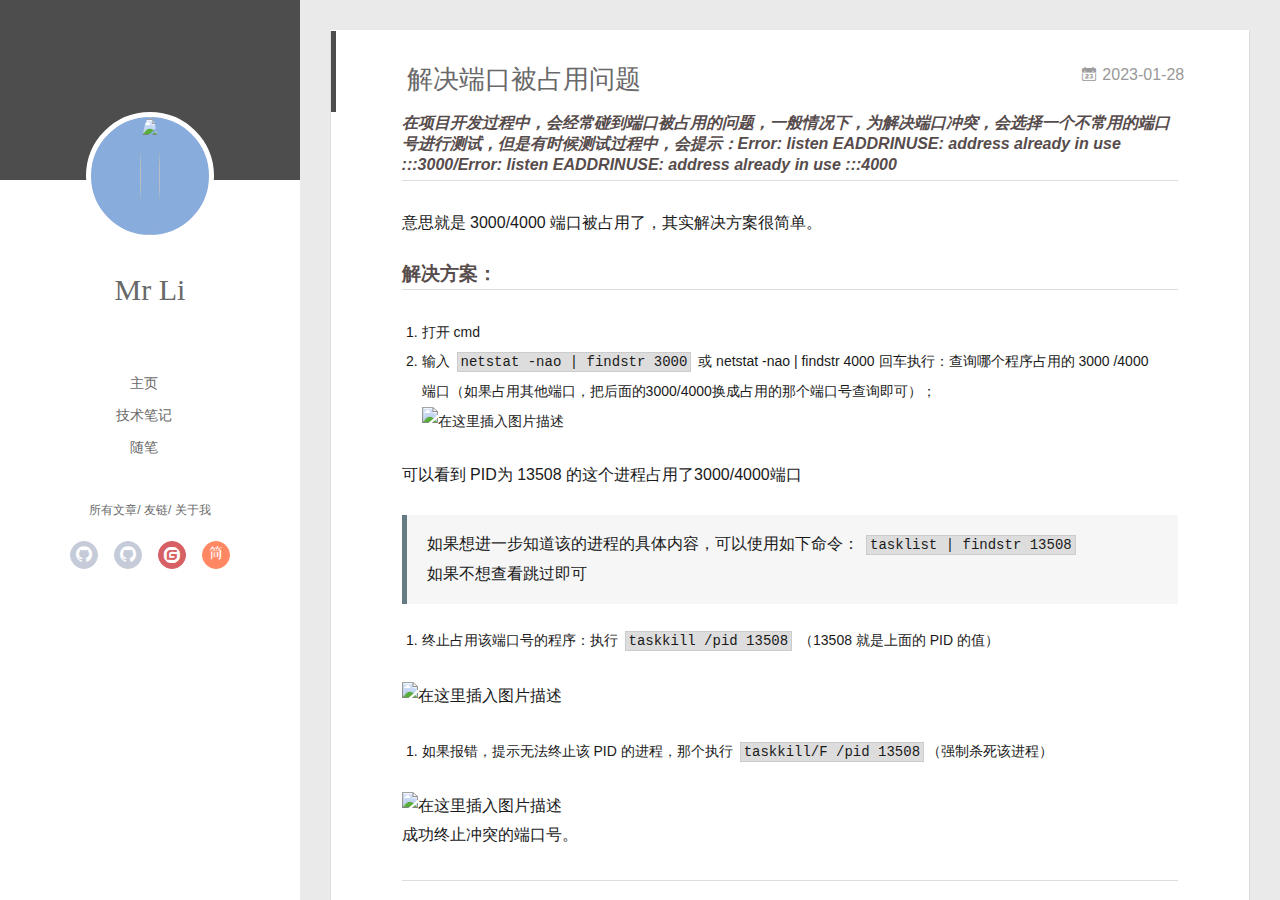
==== index.html @ 0d2e4574 "Site updated: 2023-01-28 17:56:18" ====
<!DOCTYPE html>
<html>
<head>
  <meta charset="utf-8">
  
  <meta name="renderer" content="webkit">
  <meta http-equiv="X-UA-Compatible" content="IE=edge" >
  <link rel="dns-prefetch" href="http://programApeCode.github.io">
  <title>程序猿茶社</title>
  <meta name="generator" content="hexo-theme-yilia-plus">
  <meta name="viewport" content="width=device-width, initial-scale=1, maximum-scale=1">
  
    
    <!-- <meta name="keywords" content="">
    <meta name="description" content=""> -->
  
  <meta property="og:type" content="website">
<meta property="og:title" content="程序猿茶社">
<meta property="og:url" content="http://programapecode.github.io/index.html">
<meta property="og:site_name" content="程序猿茶社">
<meta property="og:locale" content="zh_CN">
<meta property="article:author" content="Mr Li">
<meta name="twitter:card" content="summary">
  
    <link rel="alternative" href="/atom.xml" title="程序猿茶社" type="application/atom+xml">
  
  
  
    <link rel="apple-touch-icon" href="/apple-touch-icon-180x180.png">
  
  <link rel="stylesheet" type="text/css" href="/./main.a5fda8.css">
  <style type="text/css">
    
    #container.show {
      background: linear-gradient(200deg,#a0cfe4,#e8c37e);
    }
  </style>
  

  

  
    
 	  <script src="/lib/clickLove.js"></script>
  
  


  

</head>

<body>
  <div id="container" q-class="show:isCtnShow">
    <canvas id="anm-canvas" class="anm-canvas"></canvas>
    <div class="left-col" q-class="show:isShow">
      


<div class="overlay" style="background: #4d4d4d;"></div>
<div class="intrude-less">
	<header id="header" class="inner">
		<a href="/" class="profilepic">
			<img src="/source/img/touimg.jpg" class="js-avatar">
		</a>
		<hgroup>
			<h1 class="header-author"><a href="/">Mr Li</a></h1>
		</hgroup>
		

		<nav class="header-menu">
			<ul>
			
				<li><a href="/" target="_blank">主页</a></li>
			
				<li><a href="/null" target="_blank">技术笔记</a></li>
			
				<li><a href="/tags/%E9%9A%8F%E7%AC%94/" target="_blank">随笔</a></li>
			
			</ul>
		</nav>
		<nav class="header-smart-menu">
			
				
					<a q-on="click: openSlider(e, 'innerArchive')" href="javascript:void(0)">所有文章</a>
				
			
				
					<a q-on="click: openSlider(e, 'friends')" href="javascript:void(0)">友链</a>
				
			
				
					<a q-on="click: openSlider(e, 'aboutme')" href="javascript:void(0)">关于我</a>
				
			
		</nav>
		<nav class="header-nav">
			<div class="social">
				
					
						<a class="github" href="#" 
												title="GitHub" target="_blank"><i class="icon-github"></i></a>
					
				
					
						<a class="github" href="#" 
												title="GitHub" target="_blank"><i class="icon-github"></i></a>
					
				
					
						<a class="gitee" href="#" 
												title="码云" target="_blank"><i class="icon-gitee"></i></a>
					
				
					
						<a class="jianshu" href="#" 
												title="简书" target="_blank"><i class="icon-jianshu"></i></a>
					
				
			</div>
		
		</nav>
	</header>		
</div>

    </div>
    <div class="mid-col" q-class="show:isShow,hide:isShow|isFalse">
      
      
<nav id="mobile-nav">
  	<div class="overlay js-overlay" style="background: #4d4d4d"></div>
	<div class="btnctn js-mobile-btnctn">
  		<div class="slider-trigger list" q-on="click: openSlider(e)"><i class="icon icon-sort"></i></div>
	</div>
	<div class="intrude-less">
		<header id="header" class="inner">
			<div class="profilepic">
				<a href="/">
					<img src="/source/img/touimg.jpg" class="js-avatar">
				</a>
			</div>
			<hgroup>
			  <h1 class="header-author js-header-author">Mr Li</h1>
			</hgroup>
			
			
			
				
			
				
			
				
			
			
			
			<nav class="header-nav">
				<div class="social">
					
						
						<a class="github" target="_blank" 
							href="#" title="GitHub"><i class="icon-github"></i></a>
						
					
						
						<a class="github" target="_blank" 
							href="#" title="GitHub"><i class="icon-github"></i></a>
						
					
						
						<a class="gitee" target="_blank" 
							href="#" title="码云"><i class="icon-gitee"></i></a>
						
					
						
						<a class="jianshu" target="_blank" 
							href="#" title="简书"><i class="icon-jianshu"></i></a>
						
					
				</div>
			</nav>

			<nav class="header-menu js-header-menu">
				<ul style="width: 70%">
				
				
					<li style="width: 33.333333333333336%"><a href="/">主页</a></li>
		        
					<li style="width: 33.333333333333336%"><a href="/null">技术笔记</a></li>
		        
					<li style="width: 33.333333333333336%"><a href="/tags/%E9%9A%8F%E7%AC%94/">随笔</a></li>
		        
				</ul>
			</nav>
		</header>				
	</div>
	<div class="mobile-mask" style="display:none" q-show="isShow"></div>
</nav>

      <div id="wrapper" class="body-wrap">
        <div class="menu-l">
          <div class="canvas-wrap">
            <canvas data-colors="#eaeaea" data-sectionHeight="100" data-contentId="js-content" id="myCanvas1"
              class="anm-canvas"></canvas>
          </div>
          <div id="js-content" class="content-ll">
            

  
    <article id="post-解决端口被占用的问题" class="article article-type-post  article-index" itemscope itemprop="blogPost">
  <div class="article-inner">
    
      <header class="article-header">
  
  
    <h1 itemprop="name">
	
	  <a class="article-title" href="/2023/01/28/%E8%A7%A3%E5%86%B3%E7%AB%AF%E5%8F%A3%E8%A2%AB%E5%8D%A0%E7%94%A8%E7%9A%84%E9%97%AE%E9%A2%98/" target="_blank">解决端口被占用问题</a>
  
    </h1>
  


  
  
<a href="/2023/01/28/%E8%A7%A3%E5%86%B3%E7%AB%AF%E5%8F%A3%E8%A2%AB%E5%8D%A0%E7%94%A8%E7%9A%84%E9%97%AE%E9%A2%98/" class="archive-article-date">
        <time datetime="2023-01-28T09:19:06.058Z" itemprop="datePublished"><i class="icon-calendar icon"></i>2023-01-28</time>
</a>

  
  
    

  
  </header>
  
  <div class="article-entry" itemprop="articleBody">
    
    <h6 id="在项目开发过程中，会经常碰到端口被占用的问题，一般情况下，为解决端口冲突，会选择一个不常用的端口号进行测试，但是有时候测试过程中，会提示：Error-listen-EADDRINUSE-address-already-in-use-3000-Error-listen-EADDRINUSE-address-already-in-use-4000"><a href="#在项目开发过程中，会经常碰到端口被占用的问题，一般情况下，为解决端口冲突，会选择一个不常用的端口号进行测试，但是有时候测试过程中，会提示：Error-listen-EADDRINUSE-address-already-in-use-3000-Error-listen-EADDRINUSE-address-already-in-use-4000" class="headerlink" title="在项目开发过程中，会经常碰到端口被占用的问题，一般情况下，为解决端口冲突，会选择一个不常用的端口号进行测试，但是有时候测试过程中，会提示：Error: listen EADDRINUSE: address already in use :::3000/Error: listen EADDRINUSE: address already in use :::4000"></a>在项目开发过程中，会经常碰到端口被占用的问题，一般情况下，为解决端口冲突，会选择一个不常用的端口号进行测试，但是有时候测试过程中，会提示：Error: listen EADDRINUSE: address already in use :::3000/Error: listen EADDRINUSE: address already in use :::4000</h6><p>意思就是 3000/4000 端口被占用了，其实解决方案很简单。</p>
<h3 id="解决方案："><a href="#解决方案：" class="headerlink" title="解决方案："></a>解决方案：</h3><ol>
<li>打开 cmd</li>
<li>输入 <code>netstat -nao | findstr 3000</code> 或 netstat -nao | findstr 4000 回车执行：查询哪个程序占用的 3000 /4000端口（如果占用其他端口，把后面的3000/4000换成占用的那个端口号查询即可）；<br><img src="https://img-blog.csdnimg.cn/2020041515145277.png?x-oss-process=image/watermark,type_ZmFuZ3poZW5naGVpdGk,shadow_10,text_aHR0cHM6Ly9ibG9nLmNzZG4ubmV0L1hIX2ppbmc=,size_16,color_FFFFFF,t_70" alt="在这里插入图片描述"></li>
</ol>
<p>可以看到 PID为 13508 的这个进程占用了3000/4000端口</p>
<blockquote>
<p>如果想进一步知道该的进程的具体内容，可以使用如下命令： <code>tasklist | findstr 13508</code><br>如果不想查看跳过即可</p>
</blockquote>
<ol>
<li>终止占用该端口号的程序：执行 <code>taskkill /pid 13508</code> （13508 就是上面的 PID 的值）</li>
</ol>
<p><img src="https://img-blog.csdnimg.cn/20200415152011743.png" alt="在这里插入图片描述"></p>
<ol>
<li>如果报错，提示无法终止该 PID 的进程，那个执行 <code>taskkill/F /pid 13508</code>（强制杀死该进程）</li>
</ol>
<p><img src="https://img-blog.csdnimg.cn/20200415152137835.png" alt="在这里插入图片描述"><br>成功终止冲突的端口号。</p>

    

    

    

  </div>
  <div class="article-info article-info-index">
    
    
    

    

    
    <div class="clearfix"></div>
  </div>
  </div>
</article>

<aside class="wrap-side-operation">
    <div class="mod-side-operation">
        
        <div class="jump-container" id="js-jump-container" style="display:none;">
            <a href="javascript:void(0)" class="mod-side-operation__jump-to-top">
                <i class="icon-font icon-back"></i>
            </a>
            <div id="js-jump-plan-container" class="jump-plan-container" style="top: -11px;">
                <i class="icon-font icon-plane jump-plane"></i>
            </div>
        </div>
        
        
    </div>
</aside>




  
  


          </div>
        </div>
      </div>
      <footer id="footer">
  <div class="outer">
    <div id="footer-info">
    	<div class="footer-left">
    		&copy; 2023 <a href="http://programApeCode.github.io/" target="_blank">Mr Li</a>
    	</div>
      	<div class="footer-right">
			
			
      		GitHub:<a href="https://github.com/JoeyBling/hexo-theme-yilia-plus" target="_blank">hexo-theme-yilia-plus</a> by Litten
      	</div>
    </div>
  </div>
  
  
  
</footer>

    </div>
    <script>
	var yiliaConfig = {
		mathjax: false,
		isHome: true,
		isPost: false,
		isArchive: false,
		isTag: false,
		isCategory: false,
		open_in_new: true,
		toc_hide_index: true,
		root: "/",
		innerArchive: true,
		showTags: true
	}
</script>

<script>!function(r){function e(t){if(i[t])return i[t].exports;var n=i[t]={exports:{},id:t,loaded:!1};return r[t].call(n.exports,n,n.exports,e),n.loaded=!0,n.exports}var i={};e.m=r,e.c=i,e.p="./",e(0)}([function(t,n,r){r(208),t.exports=r(205)},function(t,n,r){var d=r(3),y=r(46),g=r(26),b=r(27),x=r(47),m="prototype",S=function(t,n,r){var e,i,o,u,c=t&S.F,f=t&S.G,a=t&S.S,s=t&S.P,l=t&S.B,h=f?d:a?d[n]||(d[n]={}):(d[n]||{})[m],v=f?y:y[n]||(y[n]={}),p=v[m]||(v[m]={});for(e in f&&(r=n),r)o=((i=!c&&h&&void 0!==h[e])?h:r)[e],u=l&&i?x(o,d):s&&"function"==typeof o?x(Function.call,o):o,h&&b(h,e,o,t&S.U),v[e]!=o&&g(v,e,u),s&&p[e]!=o&&(p[e]=o)};d.core=y,S.F=1,S.G=2,S.S=4,S.P=8,S.B=16,S.W=32,S.U=64,S.R=128,t.exports=S},function(t,n,r){var e=r(5);t.exports=function(t){if(!e(t))throw TypeError(t+" is not an object!");return t}},function(t,n){var r=t.exports="undefined"!=typeof window&&window.Math==Math?window:"undefined"!=typeof self&&self.Math==Math?self:Function("return this")();"number"==typeof __g&&(__g=r)},function(t,n){t.exports=function(t){try{return!!t()}catch(t){return!0}}},function(t,n){t.exports=function(t){return"object"==typeof t?null!==t:"function"==typeof t}},function(t,n){var r=t.exports="undefined"!=typeof window&&window.Math==Math?window:"undefined"!=typeof self&&self.Math==Math?self:Function("return this")();"number"==typeof __g&&(__g=r)},function(t,n,r){var e=r(118)("wks"),i=r(79),o=r(3).Symbol,u="function"==typeof o;(t.exports=function(t){return e[t]||(e[t]=u&&o[t]||(u?o:i)("Symbol."+t))}).store=e},function(t,n,r){var e=r(49),i=Math.min;t.exports=function(t){return 0<t?i(e(t),9007199254740991):0}},function(t,n){var r={}.hasOwnProperty;t.exports=function(t,n){return r.call(t,n)}},function(t,n,r){t.exports=!r(4)(function(){return 7!=Object.defineProperty({},"a",{get:function(){return 7}}).a})},function(t,n,r){var e=r(2),i=r(174),o=r(53),u=Object.defineProperty;n.f=r(10)?Object.defineProperty:function(t,n,r){if(e(t),n=o(n,!0),e(r),i)try{return u(t,n,r)}catch(t){}if("get"in r||"set"in r)throw TypeError("Accessors not supported!");return"value"in r&&(t[n]=r.value),t}},function(t,n,r){t.exports=!r(20)(function(){return 7!=Object.defineProperty({},"a",{get:function(){return 7}}).a})},function(t,n,r){var e=r(14),i=r(24);t.exports=r(12)?function(t,n,r){return e.f(t,n,i(1,r))}:function(t,n,r){return t[n]=r,t}},function(t,n,r){var e=r(22),i=r(60),o=r(42),u=Object.defineProperty;n.f=r(12)?Object.defineProperty:function(t,n,r){if(e(t),n=o(n,!0),e(r),i)try{return u(t,n,r)}catch(t){}if("get"in r||"set"in r)throw TypeError("Accessors not supported!");return"value"in r&&(t[n]=r.value),t}},function(t,n,r){var e=r(96),i=r(34);t.exports=function(t){return e(i(t))}},function(t,n,r){var e=r(40)("wks"),i=r(25),o=r(6).Symbol,u="function"==typeof o;(t.exports=function(t){return e[t]||(e[t]=u&&o[t]||(u?o:i)("Symbol."+t))}).store=e},function(t,n,r){var e=r(51);t.exports=function(t){return Object(e(t))}},function(t,n){t.exports=function(t){return"object"==typeof t?null!==t:"function"==typeof t}},function(t,n){var r=t.exports={version:"2.6.9"};"number"==typeof __e&&(__e=r)},function(t,n){t.exports=function(t){try{return!!t()}catch(t){return!0}}},function(t,n){t.exports=function(t){if("function"!=typeof t)throw TypeError(t+" is not a function!");return t}},function(t,n,r){var e=r(18);t.exports=function(t){if(!e(t))throw TypeError(t+" is not an object!");return t}},function(t,n){t.exports=!0},function(t,n){t.exports=function(t,n){return{enumerable:!(1&t),configurable:!(2&t),writable:!(4&t),value:n}}},function(t,n){var r=0,e=Math.random();t.exports=function(t){return"Symbol(".concat(void 0===t?"":t,")_",(++r+e).toString(36))}},function(t,n,r){var e=r(11),i=r(75);t.exports=r(10)?function(t,n,r){return e.f(t,n,i(1,r))}:function(t,n,r){return t[n]=r,t}},function(t,n,r){var o=r(3),u=r(26),c=r(30),f=r(79)("src"),e=r(219),i="toString",a=(""+e).split(i);r(46).inspectSource=function(t){return e.call(t)},(t.exports=function(t,n,r,e){var i="function"==typeof r;i&&(c(r,"name")||u(r,"name",n)),t[n]!==r&&(i&&(c(r,f)||u(r,f,t[n]?""+t[n]:a.join(String(n)))),t===o?t[n]=r:e?t[n]?t[n]=r:u(t,n,r):(delete t[n],u(t,n,r)))})(Function.prototype,i,function(){return"function"==typeof this&&this[f]||e.call(this)})},function(t,n,r){var e=r(1),i=r(4),u=r(51),c=/"/g,o=function(t,n,r,e){var i=String(u(t)),o="<"+n;return""!==r&&(o+=" "+r+'="'+String(e).replace(c,"&quot;")+'"'),o+">"+i+"</"+n+">"};t.exports=function(n,t){var r={};r[n]=t(o),e(e.P+e.F*i(function(){var t=""[n]('"');return t!==t.toLowerCase()||3<t.split('"').length}),"String",r)}},function(t,n,r){var e=r(65),i=r(35);t.exports=Object.keys||function(t){return e(t,i)}},function(t,n){var r={}.hasOwnProperty;t.exports=function(t,n){return r.call(t,n)}},function(t,n,r){var e=r(117),i=r(75),o=r(33),u=r(53),c=r(30),f=r(174),a=Object.getOwnPropertyDescriptor;n.f=r(10)?a:function(t,n){if(t=o(t),n=u(n,!0),f)try{return a(t,n)}catch(t){}if(c(t,n))return i(!e.f.call(t,n),t[n])}},function(t,n,r){var e=r(30),i=r(17),o=r(154)("IE_PROTO"),u=Object.prototype;t.exports=Object.getPrototypeOf||function(t){return t=i(t),e(t,o)?t[o]:"function"==typeof t.constructor&&t instanceof t.constructor?t.constructor.prototype:t instanceof Object?u:null}},function(t,n,r){var e=r(116),i=r(51);t.exports=function(t){return e(i(t))}},function(t,n){t.exports=function(t){if(null==t)throw TypeError("Can't call method on  "+t);return t}},function(t,n){t.exports="constructor,hasOwnProperty,isPrototypeOf,propertyIsEnumerable,toLocaleString,toString,valueOf".split(",")},function(t,n){t.exports={}},function(t,n){n.f={}.propertyIsEnumerable},function(t,n,r){var e=r(14).f,i=r(9),o=r(16)("toStringTag");t.exports=function(t,n,r){t&&!i(t=r?t:t.prototype,o)&&e(t,o,{configurable:!0,value:n})}},function(t,n,r){var e=r(40)("keys"),i=r(25);t.exports=function(t){return e[t]||(e[t]=i(t))}},function(t,n,r){var e=r(19),i=r(6),o="__core-js_shared__",u=i[o]||(i[o]={});(t.exports=function(t,n){return u[t]||(u[t]=void 0!==n?n:{})})("versions",[]).push({version:e.version,mode:r(23)?"pure":"global",copyright:"© 2019 Denis Pushkarev (zloirock.ru)"})},function(t,n){var r=Math.ceil,e=Math.floor;t.exports=function(t){return isNaN(t=+t)?0:(0<t?e:r)(t)}},function(t,n,r){var i=r(18);t.exports=function(t,n){if(!i(t))return t;var r,e;if(n&&"function"==typeof(r=t.toString)&&!i(e=r.call(t)))return e;if("function"==typeof(r=t.valueOf)&&!i(e=r.call(t)))return e;if(!n&&"function"==typeof(r=t.toString)&&!i(e=r.call(t)))return e;throw TypeError("Can't convert object to primitive value")}},function(t,n,r){var e=r(6),i=r(19),o=r(23),u=r(44),c=r(14).f;t.exports=function(t){var n=i.Symbol||(i.Symbol=o?{}:e.Symbol||{});"_"==t.charAt(0)||t in n||c(n,t,{value:u.f(t)})}},function(t,n,r){n.f=r(16)},function(t,n){var r={}.toString;t.exports=function(t){return r.call(t).slice(8,-1)}},function(t,n){var r=t.exports={version:"2.6.9"};"number"==typeof __e&&(__e=r)},function(t,n,r){var o=r(21);t.exports=function(e,i,t){if(o(e),void 0===i)return e;switch(t){case 1:return function(t){return e.call(i,t)};case 2:return function(t,n){return e.call(i,t,n)};case 3:return function(t,n,r){return e.call(i,t,n,r)}}return function(){return e.apply(i,arguments)}}},function(t,n,r){"use strict";var e=r(4);t.exports=function(t,n){return!!t&&e(function(){n?t.call(null,function(){},1):t.call(null)})}},function(t,n){var r=Math.ceil,e=Math.floor;t.exports=function(t){return isNaN(t=+t)?0:(0<t?e:r)(t)}},function(t,n,r){var x=r(47),m=r(116),S=r(17),w=r(8),e=r(138);t.exports=function(l,t){var h=1==l,v=2==l,p=3==l,d=4==l,y=6==l,g=5==l||y,b=t||e;return function(t,n,r){for(var e,i,o=S(t),u=m(o),c=x(n,r,3),f=w(u.length),a=0,s=h?b(t,f):v?b(t,0):void 0;a<f;a++)if((g||a in u)&&(i=c(e=u[a],a,o),l))if(h)s[a]=i;else if(i)switch(l){case 3:return!0;case 5:return e;case 6:return a;case 2:s.push(e)}else if(d)return!1;return y?-1:p||d?d:s}}},function(t,n){t.exports=function(t){if(null==t)throw TypeError("Can't call method on  "+t);return t}},function(t,n,r){var i=r(1),o=r(46),u=r(4);t.exports=function(t,n){var r=(o.Object||{})[t]||Object[t],e={};e[t]=n(r),i(i.S+i.F*u(function(){r(1)}),"Object",e)}},function(t,n,r){var i=r(5);t.exports=function(t,n){if(!i(t))return t;var r,e;if(n&&"function"==typeof(r=t.toString)&&!i(e=r.call(t)))return e;if("function"==typeof(r=t.valueOf)&&!i(e=r.call(t)))return e;if(!n&&"function"==typeof(r=t.toString)&&!i(e=r.call(t)))return e;throw TypeError("Can't convert object to primitive value")}},function(t,n,r){var d=r(6),y=r(19),g=r(93),b=r(13),x=r(9),m="prototype",S=function(t,n,r){var e,i,o,u=t&S.F,c=t&S.G,f=t&S.S,a=t&S.P,s=t&S.B,l=t&S.W,h=c?y:y[n]||(y[n]={}),v=h[m],p=c?d:f?d[n]:(d[n]||{})[m];for(e in c&&(r=n),r)(i=!u&&p&&void 0!==p[e])&&x(h,e)||(o=i?p[e]:r[e],h[e]=c&&"function"!=typeof p[e]?r[e]:s&&i?g(o,d):l&&p[e]==o?function(e){var t=function(t,n,r){if(this instanceof e){switch(arguments.length){case 0:return new e;case 1:return new e(t);case 2:return new e(t,n)}return new e(t,n,r)}return e.apply(this,arguments)};return t[m]=e[m],t}(o):a&&"function"==typeof o?g(Function.call,o):o,a&&((h.virtual||(h.virtual={}))[e]=o,t&S.R&&v&&!v[e]&&b(v,e,o)))};S.F=1,S.G=2,S.S=4,S.P=8,S.B=16,S.W=32,S.U=64,S.R=128,t.exports=S},function(t,n,r){var e=r(34);t.exports=function(t){return Object(e(t))}},function(t,n,r){var o=r(196),e=r(1),i=r(118)("metadata"),u=i.store||(i.store=new(r(200))),c=function(t,n,r){var e=u.get(t);if(!e){if(!r)return;u.set(t,e=new o)}var i=e.get(n);if(!i){if(!r)return;e.set(n,i=new o)}return i};t.exports={store:u,map:c,has:function(t,n,r){var e=c(n,r,!1);return void 0!==e&&e.has(t)},get:function(t,n,r){var e=c(n,r,!1);return void 0===e?void 0:e.get(t)},set:function(t,n,r,e){c(r,e,!0).set(t,n)},keys:function(t,n){var r=c(t,n,!1),e=[];return r&&r.forEach(function(t,n){e.push(n)}),e},key:function(t){return void 0===t||"symbol"==typeof t?t:String(t)},exp:function(t){e(e.S,"Reflect",t)}}},function(t,n,r){"use strict";if(r(10)){var g=r(68),b=r(3),x=r(4),m=r(1),S=r(132),e=r(159),h=r(47),w=r(70),i=r(75),_=r(26),o=r(76),u=r(49),O=r(8),E=r(194),c=r(78),f=r(53),a=r(30),M=r(81),P=r(5),v=r(17),p=r(145),j=r(72),F=r(32),A=r(73).f,d=r(161),s=r(79),l=r(7),y=r(50),I=r(120),L=r(119),N=r(162),T=r(82),k=r(125),R=r(77),C=r(137),D=r(166),G=r(11),W=r(31),U=G.f,V=W.f,B=b.RangeError,q=b.TypeError,z=b.Uint8Array,K="ArrayBuffer",H="Shared"+K,J="BYTES_PER_ELEMENT",$="prototype",Y=Array[$],X=e.ArrayBuffer,Q=e.DataView,Z=y(0),tt=y(2),nt=y(3),rt=y(4),et=y(5),it=y(6),ot=I(!0),ut=I(!1),ct=N.values,ft=N.keys,at=N.entries,st=Y.lastIndexOf,lt=Y.reduce,ht=Y.reduceRight,vt=Y.join,pt=Y.sort,dt=Y.slice,yt=Y.toString,gt=Y.toLocaleString,bt=l("iterator"),xt=l("toStringTag"),mt=s("typed_constructor"),St=s("def_constructor"),wt=S.CONSTR,_t=S.TYPED,Ot=S.VIEW,Et="Wrong length!",Mt=y(1,function(t,n){return It(L(t,t[St]),n)}),Pt=x(function(){return 1===new z(new Uint16Array([1]).buffer)[0]}),jt=!!z&&!!z[$].set&&x(function(){new z(1).set({})}),Ft=function(t,n){var r=u(t);if(r<0||r%n)throw B("Wrong offset!");return r},At=function(t){if(P(t)&&_t in t)return t;throw q(t+" is not a typed array!")},It=function(t,n){if(!(P(t)&&mt in t))throw q("It is not a typed array constructor!");return new t(n)},Lt=function(t,n){return Nt(L(t,t[St]),n)},Nt=function(t,n){for(var r=0,e=n.length,i=It(t,e);r<e;)i[r]=n[r++];return i},Tt=function(t,n,r){U(t,n,{get:function(){return this._d[r]}})},kt=function(t){var n,r,e,i,o,u,c=v(t),f=arguments.length,a=1<f?arguments[1]:void 0,s=void 0!==a,l=d(c);if(null!=l&&!p(l)){for(u=l.call(c),e=[],n=0;!(o=u.next()).done;n++)e.push(o.value);c=e}for(s&&2<f&&(a=h(a,arguments[2],2)),n=0,r=O(c.length),i=It(this,r);n<r;n++)i[n]=s?a(c[n],n):c[n];return i},Rt=function(){for(var t=0,n=arguments.length,r=It(this,n);t<n;)r[t]=arguments[t++];return r},Ct=!!z&&x(function(){gt.call(new z(1))}),Dt=function(){return gt.apply(Ct?dt.call(At(this)):At(this),arguments)},Gt={copyWithin:function(t,n){return D.call(At(this),t,n,2<arguments.length?arguments[2]:void 0)},every:function(t){return rt(At(this),t,1<arguments.length?arguments[1]:void 0)},fill:function(t){return C.apply(At(this),arguments)},filter:function(t){return Lt(this,tt(At(this),t,1<arguments.length?arguments[1]:void 0))},find:function(t){return et(At(this),t,1<arguments.length?arguments[1]:void 0)},findIndex:function(t){return it(At(this),t,1<arguments.length?arguments[1]:void 0)},forEach:function(t){Z(At(this),t,1<arguments.length?arguments[1]:void 0)},indexOf:function(t){return ut(At(this),t,1<arguments.length?arguments[1]:void 0)},includes:function(t){return ot(At(this),t,1<arguments.length?arguments[1]:void 0)},join:function(t){return vt.apply(At(this),arguments)},lastIndexOf:function(t){return st.apply(At(this),arguments)},map:function(t){return Mt(At(this),t,1<arguments.length?arguments[1]:void 0)},reduce:function(t){return lt.apply(At(this),arguments)},reduceRight:function(t){return ht.apply(At(this),arguments)},reverse:function(){for(var t,n=this,r=At(n).length,e=Math.floor(r/2),i=0;i<e;)t=n[i],n[i++]=n[--r],n[r]=t;return n},some:function(t){return nt(At(this),t,1<arguments.length?arguments[1]:void 0)},sort:function(t){return pt.call(At(this),t)},subarray:function(t,n){var r=At(this),e=r.length,i=c(t,e);return new(L(r,r[St]))(r.buffer,r.byteOffset+i*r.BYTES_PER_ELEMENT,O((void 0===n?e:c(n,e))-i))}},Wt=function(t,n){return Lt(this,dt.call(At(this),t,n))},Ut=function(t){At(this);var n=Ft(arguments[1],1),r=this.length,e=v(t),i=O(e.length),o=0;if(r<i+n)throw B(Et);for(;o<i;)this[n+o]=e[o++]},Vt={entries:function(){return at.call(At(this))},keys:function(){return ft.call(At(this))},values:function(){return ct.call(At(this))}},Bt=function(t,n){return P(t)&&t[_t]&&"symbol"!=typeof n&&n in t&&String(+n)==String(n)},qt=function(t,n){return Bt(t,n=f(n,!0))?i(2,t[n]):V(t,n)},zt=function(t,n,r){return!(Bt(t,n=f(n,!0))&&P(r)&&a(r,"value"))||a(r,"get")||a(r,"set")||r.configurable||a(r,"writable")&&!r.writable||a(r,"enumerable")&&!r.enumerable?U(t,n,r):(t[n]=r.value,t)};wt||(W.f=qt,G.f=zt),m(m.S+m.F*!wt,"Object",{getOwnPropertyDescriptor:qt,defineProperty:zt}),x(function(){yt.call({})})&&(yt=gt=function(){return vt.call(this)});var Kt=o({},Gt);o(Kt,Vt),_(Kt,bt,Vt.values),o(Kt,{slice:Wt,set:Ut,constructor:function(){},toString:yt,toLocaleString:Dt}),Tt(Kt,"buffer","b"),Tt(Kt,"byteOffset","o"),Tt(Kt,"byteLength","l"),Tt(Kt,"length","e"),U(Kt,xt,{get:function(){return this[_t]}}),t.exports=function(t,l,n,o){var h=t+((o=!!o)?"Clamped":"")+"Array",r="get"+t,u="set"+t,v=b[h],c=v||{},e=v&&F(v),i=!v||!S.ABV,f={},a=v&&v[$],p=function(t,i){U(t,i,{get:function(){return t=i,(n=this._d).v[r](t*l+n.o,Pt);var t,n},set:function(t){return n=i,r=t,e=this._d,o&&(r=(r=Math.round(r))<0?0:255<r?255:255&r),void e.v[u](n*l+e.o,r,Pt);var n,r,e},enumerable:!0})};i?(v=n(function(t,n,r,e){w(t,v,h,"_d");var i,o,u,c,f=0,a=0;if(P(n)){if(!(n instanceof X||(c=M(n))==K||c==H))return _t in n?Nt(v,n):kt.call(v,n);i=n,a=Ft(r,l);var s=n.byteLength;if(void 0===e){if(s%l)throw B(Et);if((o=s-a)<0)throw B(Et)}else if(s<(o=O(e)*l)+a)throw B(Et);u=o/l}else u=E(n),i=new X(o=u*l);for(_(t,"_d",{b:i,o:a,l:o,e:u,v:new Q(i)});f<u;)p(t,f++)}),a=v[$]=j(Kt),_(a,"constructor",v)):x(function(){v(1)})&&x(function(){new v(-1)})&&k(function(t){new v,new v(null),new v(1.5),new v(t)},!0)||(v=n(function(t,n,r,e){var i;return w(t,v,h),P(n)?n instanceof X||(i=M(n))==K||i==H?void 0!==e?new c(n,Ft(r,l),e):void 0!==r?new c(n,Ft(r,l)):new c(n):_t in n?Nt(v,n):kt.call(v,n):new c(E(n))}),Z(e!==Function.prototype?A(c).concat(A(e)):A(c),function(t){t in v||_(v,t,c[t])}),v[$]=a,g||(a.constructor=v));var s=a[bt],d=!!s&&("values"==s.name||null==s.name),y=Vt.values;_(v,mt,!0),_(a,_t,h),_(a,Ot,!0),_(a,St,v),(o?new v(1)[xt]==h:xt in a)||U(a,xt,{get:function(){return h}}),f[h]=v,m(m.G+m.W+m.F*(v!=c),f),m(m.S,h,{BYTES_PER_ELEMENT:l}),m(m.S+m.F*x(function(){c.of.call(v,1)}),h,{from:kt,of:Rt}),J in a||_(a,J,l),m(m.P,h,Gt),R(h),m(m.P+m.F*jt,h,{set:Ut}),m(m.P+m.F*!d,h,Vt),g||a.toString==yt||(a.toString=yt),m(m.P+m.F*x(function(){new v(1).slice()}),h,{slice:Wt}),m(m.P+m.F*(x(function(){return[1,2].toLocaleString()!=new v([1,2]).toLocaleString()})||!x(function(){a.toLocaleString.call([1,2])})),h,{toLocaleString:Dt}),T[h]=d?s:y,g||d||_(a,bt,y)}}else t.exports=function(){}},function(t,n){var r={}.toString;t.exports=function(t){return r.call(t).slice(8,-1)}},function(t,n,r){var e=r(18),i=r(6).document,o=e(i)&&e(i.createElement);t.exports=function(t){return o?i.createElement(t):{}}},function(t,n,r){t.exports=!r(12)&&!r(20)(function(){return 7!=Object.defineProperty(r(59)("div"),"a",{get:function(){return 7}}).a})},function(t,n,r){"use strict";var x=r(23),m=r(54),S=r(66),w=r(13),_=r(36),O=r(98),E=r(38),M=r(104),P=r(16)("iterator"),j=!([].keys&&"next"in[].keys()),F="values",A=function(){return this};t.exports=function(t,n,r,e,i,o,u){O(r,n,e);var c,f,a,s=function(t){if(!j&&t in p)return p[t];switch(t){case"keys":case F:return function(){return new r(this,t)}}return function(){return new r(this,t)}},l=n+" Iterator",h=i==F,v=!1,p=t.prototype,d=p[P]||p["@@iterator"]||i&&p[i],y=d||s(i),g=i?h?s("entries"):y:void 0,b="Array"==n&&p.entries||d;if(b&&((a=M(b.call(new t)))!==Object.prototype&&a.next&&(E(a,l,!0),x||"function"==typeof a[P]||w(a,P,A))),h&&d&&d.name!==F&&(v=!0,y=function(){return d.call(this)}),x&&!u||!j&&!v&&p[P]||w(p,P,y),_[n]=y,_[l]=A,i)if(c={values:h?y:s(F),keys:o?y:s("keys"),entries:g},u)for(f in c)f in p||S(p,f,c[f]);else m(m.P+m.F*(j||v),n,c);return c}},function(t,n,e){var i=e(22),o=e(101),u=e(35),c=e(39)("IE_PROTO"),f=function(){},a="prototype",s=function(){var t,n=e(59)("iframe"),r=u.length;for(n.style.display="none",e(95).appendChild(n),n.src="javascript:",(t=n.contentWindow.document).open(),t.write("<script>document.F=Object<\/script>"),t.close(),s=t.F;r--;)delete s[a][u[r]];return s()};t.exports=Object.create||function(t,n){var r;return null!==t?(f[a]=i(t),r=new f,f[a]=null,r[c]=t):r=s(),void 0===n?r:o(r,n)}},function(t,n,r){var e=r(65),i=r(35).concat("length","prototype");n.f=Object.getOwnPropertyNames||function(t){return e(t,i)}},function(t,n){n.f=Object.getOwnPropertySymbols},function(t,n,r){var u=r(9),c=r(15),f=r(92)(!1),a=r(39)("IE_PROTO");t.exports=function(t,n){var r,e=c(t),i=0,o=[];for(r in e)r!=a&&u(e,r)&&o.push(r);for(;n.length>i;)u(e,r=n[i++])&&(~f(o,r)||o.push(r));return o}},function(t,n,r){t.exports=r(13)},function(t,n,r){var e=r(7)("unscopables"),i=Array.prototype;null==i[e]&&r(26)(i,e,{}),t.exports=function(t){i[e][t]=!0}},function(t,n){t.exports=!1},function(t,n,r){var e=r(79)("meta"),i=r(5),o=r(30),u=r(11).f,c=0,f=Object.isExtensible||function(){return!0},a=!r(4)(function(){return f(Object.preventExtensions({}))}),s=function(t){u(t,e,{value:{i:"O"+ ++c,w:{}}})},l=t.exports={KEY:e,NEED:!1,fastKey:function(t,n){if(!i(t))return"symbol"==typeof t?t:("string"==typeof t?"S":"P")+t;if(!o(t,e)){if(!f(t))return"F";if(!n)return"E";s(t)}return t[e].i},getWeak:function(t,n){if(!o(t,e)){if(!f(t))return!0;if(!n)return!1;s(t)}return t[e].w},onFreeze:function(t){return a&&l.NEED&&f(t)&&!o(t,e)&&s(t),t}}},function(t,n){t.exports=function(t,n,r,e){if(!(t instanceof n)||void 0!==e&&e in t)throw TypeError(r+": incorrect invocation!");return t}},function(t,n,r){var h=r(47),v=r(177),p=r(145),d=r(2),y=r(8),g=r(161),b={},x={};(n=t.exports=function(t,n,r,e,i){var o,u,c,f,a=i?function(){return t}:g(t),s=h(r,e,n?2:1),l=0;if("function"!=typeof a)throw TypeError(t+" is not iterable!");if(p(a)){for(o=y(t.length);l<o;l++)if((f=n?s(d(u=t[l])[0],u[1]):s(t[l]))===b||f===x)return f}else for(c=a.call(t);!(u=c.next()).done;)if((f=v(c,s,u.value,n))===b||f===x)return f}).BREAK=b,n.RETURN=x},function(t,n,e){var i=e(2),o=e(183),u=e(141),c=e(154)("IE_PROTO"),f=function(){},a="prototype",s=function(){var t,n=e(140)("iframe"),r=u.length;for(n.style.display="none",e(143).appendChild(n),n.src="javascript:",(t=n.contentWindow.document).open(),t.write("<script>document.F=Object<\/script>"),t.close(),s=t.F;r--;)delete s[a][u[r]];return s()};t.exports=Object.create||function(t,n){var r;return null!==t?(f[a]=i(t),r=new f,f[a]=null,r[c]=t):r=s(),void 0===n?r:o(r,n)}},function(t,n,r){var e=r(185),i=r(141).concat("length","prototype");n.f=Object.getOwnPropertyNames||function(t){return e(t,i)}},function(t,n,r){var e=r(185),i=r(141);t.exports=Object.keys||function(t){return e(t,i)}},function(t,n){t.exports=function(t,n){return{enumerable:!(1&t),configurable:!(2&t),writable:!(4&t),value:n}}},function(t,n,r){var i=r(27);t.exports=function(t,n,r){for(var e in n)i(t,e,n[e],r);return t}},function(t,n,r){"use strict";var e=r(3),i=r(11),o=r(10),u=r(7)("species");t.exports=function(t){var n=e[t];o&&n&&!n[u]&&i.f(n,u,{configurable:!0,get:function(){return this}})}},function(t,n,r){var e=r(49),i=Math.max,o=Math.min;t.exports=function(t,n){return(t=e(t))<0?i(t+n,0):o(t,n)}},function(t,n){var r=0,e=Math.random();t.exports=function(t){return"Symbol(".concat(void 0===t?"":t,")_",(++r+e).toString(36))}},function(t,n,r){var e=r(5);t.exports=function(t,n){if(!e(t)||t._t!==n)throw TypeError("Incompatible receiver, "+n+" required!");return t}},function(t,n,r){var i=r(45),o=r(7)("toStringTag"),u="Arguments"==i(function(){return arguments}());t.exports=function(t){var n,r,e;return void 0===t?"Undefined":null===t?"Null":"string"==typeof(r=function(t,n){try{return t[n]}catch(t){}}(n=Object(t),o))?r:u?i(n):"Object"==(e=i(n))&&"function"==typeof n.callee?"Arguments":e}},function(t,n){t.exports={}},function(t,n,r){var e=r(11).f,i=r(30),o=r(7)("toStringTag");t.exports=function(t,n,r){t&&!i(t=r?t:t.prototype,o)&&e(t,o,{configurable:!0,value:n})}},function(t,n,r){var u=r(1),e=r(51),c=r(4),f=r(157),i="["+f+"]",o=RegExp("^"+i+i+"*"),a=RegExp(i+i+"*$"),s=function(t,n,r){var e={},i=c(function(){return!!f[t]()||"​"!="​"[t]()}),o=e[t]=i?n(l):f[t];r&&(e[r]=o),u(u.P+u.F*i,"String",e)},l=s.trim=function(t,n){return t=String(e(t)),1&n&&(t=t.replace(o,"")),2&n&&(t=t.replace(a,"")),t};t.exports=s},function(t,n,r){t.exports={default:r(88),__esModule:!0}},function(t,n,r){t.exports={default:r(89),__esModule:!0}},function(t,n,r){"use strict";function e(t){return t&&t.__esModule?t:{default:t}}n.__esModule=!0;var i=e(r(86)),o=e(r(85)),u="function"==typeof o.default&&"symbol"==typeof i.default?function(t){return typeof t}:function(t){return t&&"function"==typeof o.default&&t.constructor===o.default&&t!==o.default.prototype?"symbol":typeof t};n.default="function"==typeof o.default&&"symbol"===u(i.default)?function(t){return void 0===t?"undefined":u(t)}:function(t){return t&&"function"==typeof o.default&&t.constructor===o.default&&t!==o.default.prototype?"symbol":void 0===t?"undefined":u(t)}},function(t,n,r){r(111),r(109),r(112),r(113),t.exports=r(19).Symbol},function(t,n,r){r(110),r(114),t.exports=r(44).f("iterator")},function(t,n){t.exports=function(t){if("function"!=typeof t)throw TypeError(t+" is not a function!");return t}},function(t,n){t.exports=function(){}},function(t,n,r){var f=r(15),a=r(107),s=r(106);t.exports=function(c){return function(t,n,r){var e,i=f(t),o=a(i.length),u=s(r,o);if(c&&n!=n){for(;u<o;)if((e=i[u++])!=e)return!0}else for(;u<o;u++)if((c||u in i)&&i[u]===n)return c||u||0;return!c&&-1}}},function(t,n,r){var o=r(90);t.exports=function(e,i,t){if(o(e),void 0===i)return e;switch(t){case 1:return function(t){return e.call(i,t)};case 2:return function(t,n){return e.call(i,t,n)};case 3:return function(t,n,r){return e.call(i,t,n,r)}}return function(){return e.apply(i,arguments)}}},function(t,n,r){var c=r(29),f=r(64),a=r(37);t.exports=function(t){var n=c(t),r=f.f;if(r)for(var e,i=r(t),o=a.f,u=0;i.length>u;)o.call(t,e=i[u++])&&n.push(e);return n}},function(t,n,r){var e=r(6).document;t.exports=e&&e.documentElement},function(t,n,r){var e=r(58);t.exports=Object("z").propertyIsEnumerable(0)?Object:function(t){return"String"==e(t)?t.split(""):Object(t)}},function(t,n,r){var e=r(58);t.exports=Array.isArray||function(t){return"Array"==e(t)}},function(t,n,r){"use strict";var e=r(62),i=r(24),o=r(38),u={};r(13)(u,r(16)("iterator"),function(){return this}),t.exports=function(t,n,r){t.prototype=e(u,{next:i(1,r)}),o(t,n+" Iterator")}},function(t,n){t.exports=function(t,n){return{value:n,done:!!t}}},function(t,n,r){var e=r(25)("meta"),i=r(18),o=r(9),u=r(14).f,c=0,f=Object.isExtensible||function(){return!0},a=!r(20)(function(){return f(Object.preventExtensions({}))}),s=function(t){u(t,e,{value:{i:"O"+ ++c,w:{}}})},l=t.exports={KEY:e,NEED:!1,fastKey:function(t,n){if(!i(t))return"symbol"==typeof t?t:("string"==typeof t?"S":"P")+t;if(!o(t,e)){if(!f(t))return"F";if(!n)return"E";s(t)}return t[e].i},getWeak:function(t,n){if(!o(t,e)){if(!f(t))return!0;if(!n)return!1;s(t)}return t[e].w},onFreeze:function(t){return a&&l.NEED&&f(t)&&!o(t,e)&&s(t),t}}},function(t,n,r){var u=r(14),c=r(22),f=r(29);t.exports=r(12)?Object.defineProperties:function(t,n){c(t);for(var r,e=f(n),i=e.length,o=0;o<i;)u.f(t,r=e[o++],n[r]);return t}},function(t,n,r){var e=r(37),i=r(24),o=r(15),u=r(42),c=r(9),f=r(60),a=Object.getOwnPropertyDescriptor;n.f=r(12)?a:function(t,n){if(t=o(t),n=u(n,!0),f)try{return a(t,n)}catch(t){}if(c(t,n))return i(!e.f.call(t,n),t[n])}},function(t,n,r){var e=r(15),i=r(63).f,o={}.toString,u="object"==typeof window&&window&&Object.getOwnPropertyNames?Object.getOwnPropertyNames(window):[];t.exports.f=function(t){return u&&"[object Window]"==o.call(t)?function(t){try{return i(t)}catch(t){return u.slice()}}(t):i(e(t))}},function(t,n,r){var e=r(9),i=r(55),o=r(39)("IE_PROTO"),u=Object.prototype;t.exports=Object.getPrototypeOf||function(t){return t=i(t),e(t,o)?t[o]:"function"==typeof t.constructor&&t instanceof t.constructor?t.constructor.prototype:t instanceof Object?u:null}},function(t,n,r){var f=r(41),a=r(34);t.exports=function(c){return function(t,n){var r,e,i=String(a(t)),o=f(n),u=i.length;return o<0||u<=o?c?"":void 0:(r=i.charCodeAt(o))<55296||56319<r||o+1===u||(e=i.charCodeAt(o+1))<56320||57343<e?c?i.charAt(o):r:c?i.slice(o,o+2):e-56320+(r-55296<<10)+65536}}},function(t,n,r){var e=r(41),i=Math.max,o=Math.min;t.exports=function(t,n){return(t=e(t))<0?i(t+n,0):o(t,n)}},function(t,n,r){var e=r(41),i=Math.min;t.exports=function(t){return 0<t?i(e(t),9007199254740991):0}},function(t,n,r){"use strict";var e=r(91),i=r(99),o=r(36),u=r(15);t.exports=r(61)(Array,"Array",function(t,n){this._t=u(t),this._i=0,this._k=n},function(){var t=this._t,n=this._k,r=this._i++;return!t||r>=t.length?(this._t=void 0,i(1)):i(0,"keys"==n?r:"values"==n?t[r]:[r,t[r]])},"values"),o.Arguments=o.Array,e("keys"),e("values"),e("entries")},function(t,n){},function(t,n,r){"use strict";var e=r(105)(!0);r(61)(String,"String",function(t){this._t=String(t),this._i=0},function(){var t,n=this._t,r=this._i;return r>=n.length?{value:void 0,done:!0}:(t=e(n,r),this._i+=t.length,{value:t,done:!1})})},function(t,n,r){"use strict";var e=r(6),u=r(9),i=r(12),o=r(54),c=r(66),f=r(100).KEY,a=r(20),s=r(40),l=r(38),h=r(25),v=r(16),p=r(44),d=r(43),y=r(94),g=r(97),b=r(22),x=r(18),m=r(55),S=r(15),w=r(42),_=r(24),O=r(62),E=r(103),M=r(102),P=r(64),j=r(14),F=r(29),A=M.f,I=j.f,L=E.f,N=e.Symbol,T=e.JSON,k=T&&T.stringify,R="prototype",C=v("_hidden"),D=v("toPrimitive"),G={}.propertyIsEnumerable,W=s("symbol-registry"),U=s("symbols"),V=s("op-symbols"),B=Object[R],q="function"==typeof N&&!!P.f,z=e.QObject,K=!z||!z[R]||!z[R].findChild,H=i&&a(function(){return 7!=O(I({},"a",{get:function(){return I(this,"a",{value:7}).a}})).a})?function(t,n,r){var e=A(B,n);e&&delete B[n],I(t,n,r),e&&t!==B&&I(B,n,e)}:I,J=function(t){var n=U[t]=O(N[R]);return n._k=t,n},$=q&&"symbol"==typeof N.iterator?function(t){return"symbol"==typeof t}:function(t){return t instanceof N},Y=function(t,n,r){return t===B&&Y(V,n,r),b(t),n=w(n,!0),b(r),u(U,n)?(r.enumerable?(u(t,C)&&t[C][n]&&(t[C][n]=!1),r=O(r,{enumerable:_(0,!1)})):(u(t,C)||I(t,C,_(1,{})),t[C][n]=!0),H(t,n,r)):I(t,n,r)},X=function(t,n){b(t);for(var r,e=y(n=S(n)),i=0,o=e.length;i<o;)Y(t,r=e[i++],n[r]);return t},Q=function(t){var n=G.call(this,t=w(t,!0));return!(this===B&&u(U,t)&&!u(V,t))&&(!(n||!u(this,t)||!u(U,t)||u(this,C)&&this[C][t])||n)},Z=function(t,n){if(t=S(t),n=w(n,!0),t!==B||!u(U,n)||u(V,n)){var r=A(t,n);return!r||!u(U,n)||u(t,C)&&t[C][n]||(r.enumerable=!0),r}},tt=function(t){for(var n,r=L(S(t)),e=[],i=0;r.length>i;)u(U,n=r[i++])||n==C||n==f||e.push(n);return e},nt=function(t){for(var n,r=t===B,e=L(r?V:S(t)),i=[],o=0;e.length>o;)!u(U,n=e[o++])||r&&!u(B,n)||i.push(U[n]);return i};q||(c((N=function(){if(this instanceof N)throw TypeError("Symbol is not a constructor!");var n=h(0<arguments.length?arguments[0]:void 0),r=function(t){this===B&&r.call(V,t),u(this,C)&&u(this[C],n)&&(this[C][n]=!1),H(this,n,_(1,t))};return i&&K&&H(B,n,{configurable:!0,set:r}),J(n)})[R],"toString",function(){return this._k}),M.f=Z,j.f=Y,r(63).f=E.f=tt,r(37).f=Q,P.f=nt,i&&!r(23)&&c(B,"propertyIsEnumerable",Q,!0),p.f=function(t){return J(v(t))}),o(o.G+o.W+o.F*!q,{Symbol:N});for(var rt="hasInstance,isConcatSpreadable,iterator,match,replace,search,species,split,toPrimitive,toStringTag,unscopables".split(","),et=0;rt.length>et;)v(rt[et++]);for(var it=F(v.store),ot=0;it.length>ot;)d(it[ot++]);o(o.S+o.F*!q,"Symbol",{for:function(t){return u(W,t+="")?W[t]:W[t]=N(t)},keyFor:function(t){if(!$(t))throw TypeError(t+" is not a symbol!");for(var n in W)if(W[n]===t)return n},useSetter:function(){K=!0},useSimple:function(){K=!1}}),o(o.S+o.F*!q,"Object",{create:function(t,n){return void 0===n?O(t):X(O(t),n)},defineProperty:Y,defineProperties:X,getOwnPropertyDescriptor:Z,getOwnPropertyNames:tt,getOwnPropertySymbols:nt});var ut=a(function(){P.f(1)});o(o.S+o.F*ut,"Object",{getOwnPropertySymbols:function(t){return P.f(m(t))}}),T&&o(o.S+o.F*(!q||a(function(){var t=N();return"[null]"!=k([t])||"{}"!=k({a:t})||"{}"!=k(Object(t))})),"JSON",{stringify:function(t){for(var n,r,e=[t],i=1;arguments.length>i;)e.push(arguments[i++]);if(r=n=e[1],(x(n)||void 0!==t)&&!$(t))return g(n)||(n=function(t,n){if("function"==typeof r&&(n=r.call(this,t,n)),!$(n))return n}),e[1]=n,k.apply(T,e)}}),N[R][D]||r(13)(N[R],D,N[R].valueOf),l(N,"Symbol"),l(Math,"Math",!0),l(e.JSON,"JSON",!0)},function(t,n,r){r(43)("asyncIterator")},function(t,n,r){r(43)("observable")},function(t,n,r){r(108);for(var e=r(6),i=r(13),o=r(36),u=r(16)("toStringTag"),c="CSSRuleList,CSSStyleDeclaration,CSSValueList,ClientRectList,DOMRectList,DOMStringList,DOMTokenList,DataTransferItemList,FileList,HTMLAllCollection,HTMLCollection,HTMLFormElement,HTMLSelectElement,MediaList,MimeTypeArray,NamedNodeMap,NodeList,PaintRequestList,Plugin,PluginArray,SVGLengthList,SVGNumberList,SVGPathSegList,SVGPointList,SVGStringList,SVGTransformList,SourceBufferList,StyleSheetList,TextTrackCueList,TextTrackList,TouchList".split(","),f=0;f<c.length;f++){var a=c[f],s=e[a],l=s&&s.prototype;l&&!l[u]&&i(l,u,a),o[a]=o.Array}},function(t,n,r){"use strict";var e=r(2);t.exports=function(){var t=e(this),n="";return t.global&&(n+="g"),t.ignoreCase&&(n+="i"),t.multiline&&(n+="m"),t.unicode&&(n+="u"),t.sticky&&(n+="y"),n}},function(t,n,r){var e=r(45);t.exports=Object("z").propertyIsEnumerable(0)?Object:function(t){return"String"==e(t)?t.split(""):Object(t)}},function(t,n){n.f={}.propertyIsEnumerable},function(t,n,r){var e=r(46),i=r(3),o="__core-js_shared__",u=i[o]||(i[o]={});(t.exports=function(t,n){return u[t]||(u[t]=void 0!==n?n:{})})("versions",[]).push({version:e.version,mode:r(68)?"pure":"global",copyright:"© 2019 Denis Pushkarev (zloirock.ru)"})},function(t,n,r){var i=r(2),o=r(21),u=r(7)("species");t.exports=function(t,n){var r,e=i(t).constructor;return void 0===e||null==(r=i(e)[u])?n:o(r)}},function(t,n,r){var f=r(33),a=r(8),s=r(78);t.exports=function(c){return function(t,n,r){var e,i=f(t),o=a(i.length),u=s(r,o);if(c&&n!=n){for(;u<o;)if((e=i[u++])!=e)return!0}else for(;u<o;u++)if((c||u in i)&&i[u]===n)return c||u||0;return!c&&-1}}},function(t,n,r){"use strict";var g=r(3),b=r(1),x=r(27),m=r(76),S=r(69),w=r(71),_=r(70),O=r(5),E=r(4),M=r(125),P=r(83),j=r(144);t.exports=function(e,t,n,r,i,o){var u=g[e],c=u,f=i?"set":"add",a=c&&c.prototype,s={},l=function(t){var r=a[t];x(a,t,"delete"==t?function(t){return!(o&&!O(t))&&r.call(this,0===t?0:t)}:"has"==t?function(t){return!(o&&!O(t))&&r.call(this,0===t?0:t)}:"get"==t?function(t){return o&&!O(t)?void 0:r.call(this,0===t?0:t)}:"add"==t?function(t){return r.call(this,0===t?0:t),this}:function(t,n){return r.call(this,0===t?0:t,n),this})};if("function"==typeof c&&(o||a.forEach&&!E(function(){(new c).entries().next()}))){var h=new c,v=h[f](o?{}:-0,1)!=h,p=E(function(){h.has(1)}),d=M(function(t){new c(t)}),y=!o&&E(function(){for(var t=new c,n=5;n--;)t[f](n,n);return!t.has(-0)});d||(((c=t(function(t,n){_(t,c,e);var r=j(new u,t,c);return null!=n&&w(n,i,r[f],r),r})).prototype=a).constructor=c),(p||y)&&(l("delete"),l("has"),i&&l("get")),(y||v)&&l(f),o&&a.clear&&delete a.clear}else c=r.getConstructor(t,e,i,f),m(c.prototype,n),S.NEED=!0;return P(c,e),s[e]=c,b(b.G+b.W+b.F*(c!=u),s),o||r.setStrong(c,e,i),c}},function(t,n,r){"use strict";r(197);var s=r(27),l=r(26),h=r(4),v=r(51),p=r(7),d=r(152),y=p("species"),g=!h(function(){var t=/./;return t.exec=function(){var t=[];return t.groups={a:"7"},t},"7"!=="".replace(t,"$<a>")}),b=function(){var t=/(?:)/,n=t.exec;t.exec=function(){return n.apply(this,arguments)};var r="ab".split(t);return 2===r.length&&"a"===r[0]&&"b"===r[1]}();t.exports=function(r,t,n){var e=p(r),o=!h(function(){var t={};return t[e]=function(){return 7},7!=""[r](t)}),i=o?!h(function(){var t=!1,n=/a/;return n.exec=function(){return t=!0,null},"split"===r&&(n.constructor={},n.constructor[y]=function(){return n}),n[e](""),!t}):void 0;if(!o||!i||"replace"===r&&!g||"split"===r&&!b){var u=/./[e],c=n(v,e,""[r],function(t,n,r,e,i){return n.exec===d?o&&!i?{done:!0,value:u.call(n,r,e)}:{done:!0,value:t.call(r,n,e)}:{done:!1}}),f=c[0],a=c[1];s(String.prototype,r,f),l(RegExp.prototype,e,2==t?function(t,n){return a.call(t,this,n)}:function(t){return a.call(t,this)})}}},function(t,n,r){var e=r(45);t.exports=Array.isArray||function(t){return"Array"==e(t)}},function(t,n,r){var e=r(5),i=r(45),o=r(7)("match");t.exports=function(t){var n;return e(t)&&(void 0!==(n=t[o])?!!n:"RegExp"==i(t))}},function(t,n,r){var o=r(7)("iterator"),u=!1;try{var e=[7][o]();e.return=function(){u=!0},Array.from(e,function(){throw 2})}catch(t){}t.exports=function(t,n){if(!n&&!u)return!1;var r=!1;try{var e=[7],i=e[o]();i.next=function(){return{done:r=!0}},e[o]=function(){return i},t(e)}catch(t){}return r}},function(t,n,r){"use strict";t.exports=r(68)||!r(4)(function(){var t=Math.random();__defineSetter__.call(null,t,function(){}),delete r(3)[t]})},function(t,n){n.f=Object.getOwnPropertySymbols},function(t,n,r){"use strict";var i=r(81),o=RegExp.prototype.exec;t.exports=function(t,n){var r=t.exec;if("function"==typeof r){var e=r.call(t,n);if("object"!=typeof e)throw new TypeError("RegExp exec method returned something other than an Object or null");return e}if("RegExp"!==i(t))throw new TypeError("RegExp#exec called on incompatible receiver");return o.call(t,n)}},function(t,n,r){"use strict";var e=r(1),u=r(21),c=r(47),f=r(71);t.exports=function(t){e(e.S,t,{from:function(t){var n,r,e,i,o=arguments[1];return u(this),(n=void 0!==o)&&u(o),null==t?new this:(r=[],n?(e=0,i=c(o,arguments[2],2),f(t,!1,function(t){r.push(i(t,e++))})):f(t,!1,r.push,r),new this(r))}})}},function(t,n,r){"use strict";var e=r(1);t.exports=function(t){e(e.S,t,{of:function(){for(var t=arguments.length,n=new Array(t);t--;)n[t]=arguments[t];return new this(n)}})}},function(t,n,r){var f=r(49),a=r(51);t.exports=function(c){return function(t,n){var r,e,i=String(a(t)),o=f(n),u=i.length;return o<0||u<=o?c?"":void 0:(r=i.charCodeAt(o))<55296||56319<r||o+1===u||(e=i.charCodeAt(o+1))<56320||57343<e?c?i.charAt(o):r:c?i.slice(o,o+2):e-56320+(r-55296<<10)+65536}}},function(t,n,r){for(var e,i=r(3),o=r(26),u=r(79),c=u("typed_array"),f=u("view"),a=!(!i.ArrayBuffer||!i.DataView),s=a,l=0,h="Int8Array,Uint8Array,Uint8ClampedArray,Int16Array,Uint16Array,Int32Array,Uint32Array,Float32Array,Float64Array".split(",");l<9;)(e=i[h[l++]])?(o(e.prototype,c,!0),o(e.prototype,f,!0)):s=!1;t.exports={ABV:a,CONSTR:s,TYPED:c,VIEW:f}},function(t,n,r){var e=r(3).navigator;t.exports=e&&e.userAgent||""},function(t,n){"use strict";var r,e={versions:(r=window.navigator.userAgent,{trident:-1<r.indexOf("Trident"),presto:-1<r.indexOf("Presto"),webKit:-1<r.indexOf("AppleWebKit"),gecko:-1<r.indexOf("Gecko")&&-1==r.indexOf("KHTML"),mobile:!!r.match(/AppleWebKit.*Mobile.*/),ios:!!r.match(/\(i[^;]+;( U;)? CPU.+Mac OS X/),android:-1<r.indexOf("Android")||-1<r.indexOf("Linux"),iPhone:-1<r.indexOf("iPhone")||-1<r.indexOf("Mac"),iPad:-1<r.indexOf("iPad"),webApp:-1==r.indexOf("Safari"),weixin:-1==r.indexOf("MicroMessenger")})};t.exports=e},function(t,n,r){"use strict";var e,i=r(87),l=(e=i)&&e.__esModule?e:{default:e},h=function(){function n(t,n,r){return n||r?String.fromCharCode(n||r):o[t]||t}function r(t){return s[t]}var e=/&quot;|&lt;|&gt;|&amp;|&nbsp;|&apos;|&#(\d+);|&#(\d+)/g,i=/['<> "&]/g,o={"&quot;":'"',"&lt;":"<","&gt;":">","&amp;":"&","&nbsp;":" "},u=/\u00a0/g,c=/<br\s*\/?>/gi,f=/\r?\n/g,a=/\s/g,s={};for(var t in o)s[o[t]]=t;return o["&apos;"]="'",s["'"]="&#39;",{encode:function(t){return t?(""+t).replace(i,r).replace(f,"<br/>").replace(a,"&nbsp;"):""},decode:function(t){return t?(""+t).replace(c,"\n").replace(e,n).replace(u," "):""},encodeBase16:function(t){if(!t)return t;for(var n=[],r=0,e=(t+="").length;r<e;r++)n.push(t.charCodeAt(r).toString(16).toUpperCase());return n.join("")},encodeBase16forJSON:function(t){if(!t)return t;for(var n=[],r=0,e=(t=t.replace(/[\u4E00-\u9FBF]/gi,function(t){return escape(t).replace("%u","\\u")})).length;r<e;r++)n.push(t.charCodeAt(r).toString(16).toUpperCase());return n.join("")},decodeBase16:function(t){if(!t)return t;for(var n=[],r=0,e=(t+="").length;r<e;r+=2)n.push(String.fromCharCode("0x"+t.slice(r,r+2)));return n.join("")},encodeObject:function(t){if(t instanceof Array)for(var n=0,r=t.length;n<r;n++)t[n]=h.encodeObject(t[n]);else if("object"==(void 0===t?"undefined":(0,l.default)(t)))for(var e in t)t[e]=h.encodeObject(t[e]);else if("string"==typeof t)return h.encode(t);return t},loadScript:function(t){var n=document.createElement("script");document.getElementsByTagName("body")[0].appendChild(n),n.setAttribute("src",t)},addLoadEvent:function(t){var n=window.onload;"function"!=typeof window.onload?window.onload=t:window.onload=function(){n(),t()}}}}();t.exports=h},function(t,n,r){"use strict";var e=r(131)(!0);t.exports=function(t,n,r){return n+(r?e(t,n).length:1)}},function(t,n,r){"use strict";var c=r(17),f=r(78),a=r(8);t.exports=function(t){for(var n=c(this),r=a(n.length),e=arguments.length,i=f(1<e?arguments[1]:void 0,r),o=2<e?arguments[2]:void 0,u=void 0===o?r:f(o,r);i<u;)n[i++]=t;return n}},function(t,n,r){var e=r(215);t.exports=function(t,n){return new(e(t))(n)}},function(t,n,r){"use strict";var e=r(11),i=r(75);t.exports=function(t,n,r){n in t?e.f(t,n,i(0,r)):t[n]=r}},function(t,n,r){var e=r(5),i=r(3).document,o=e(i)&&e(i.createElement);t.exports=function(t){return o?i.createElement(t):{}}},function(t,n){t.exports="constructor,hasOwnProperty,isPrototypeOf,propertyIsEnumerable,toLocaleString,toString,valueOf".split(",")},function(t,n,r){var e=r(7)("match");t.exports=function(n){var r=/./;try{"/./"[n](r)}catch(t){try{return r[e]=!1,!"/./"[n](r)}catch(n){}}return!0}},function(t,n,r){var e=r(3).document;t.exports=e&&e.documentElement},function(t,n,r){var o=r(5),u=r(153).set;t.exports=function(t,n,r){var e,i=n.constructor;return i!==r&&"function"==typeof i&&(e=i.prototype)!==r.prototype&&o(e)&&u&&u(t,e),t}},function(t,n,r){var e=r(82),i=r(7)("iterator"),o=Array.prototype;t.exports=function(t){return void 0!==t&&(e.Array===t||o[i]===t)}},function(t,n,r){"use strict";var e=r(72),i=r(75),o=r(83),u={};r(26)(u,r(7)("iterator"),function(){return this}),t.exports=function(t,n,r){t.prototype=e(u,{next:i(1,r)}),o(t,n+" Iterator")}},function(t,n,r){"use strict";var x=r(68),m=r(1),S=r(27),w=r(26),_=r(82),O=r(146),E=r(83),M=r(32),P=r(7)("iterator"),j=!([].keys&&"next"in[].keys()),F="values",A=function(){return this};t.exports=function(t,n,r,e,i,o,u){O(r,n,e);var c,f,a,s=function(t){if(!j&&t in p)return p[t];switch(t){case"keys":case F:return function(){return new r(this,t)}}return function(){return new r(this,t)}},l=n+" Iterator",h=i==F,v=!1,p=t.prototype,d=p[P]||p["@@iterator"]||i&&p[i],y=d||s(i),g=i?h?s("entries"):y:void 0,b="Array"==n&&p.entries||d;if(b&&((a=M(b.call(new t)))!==Object.prototype&&a.next&&(E(a,l,!0),x||"function"==typeof a[P]||w(a,P,A))),h&&d&&d.name!==F&&(v=!0,y=function(){return d.call(this)}),x&&!u||!j&&!v&&p[P]||w(p,P,y),_[n]=y,_[l]=A,i)if(c={values:h?y:s(F),keys:o?y:s("keys"),entries:g},u)for(f in c)f in p||S(p,f,c[f]);else m(m.P+m.F*(j||v),n,c);return c}},function(t,n){var r=Math.expm1;t.exports=!r||22025.465794806718<r(10)||r(10)<22025.465794806718||-2e-17!=r(-2e-17)?function(t){return 0==(t=+t)?t:-1e-6<t&&t<1e-6?t+t*t/2:Math.exp(t)-1}:r},function(t,n){t.exports=Math.sign||function(t){return 0==(t=+t)||t!=t?t:t<0?-1:1}},function(t,n,r){var c=r(3),f=r(158).set,a=c.MutationObserver||c.WebKitMutationObserver,s=c.process,l=c.Promise,h="process"==r(45)(s);t.exports=function(){var r,e,i,t=function(){var t,n;for(h&&(t=s.domain)&&t.exit();r;){n=r.fn,r=r.next;try{n()}catch(t){throw r?i():e=void 0,t}}e=void 0,t&&t.enter()};if(h)i=function(){s.nextTick(t)};else if(!a||c.navigator&&c.navigator.standalone)if(l&&l.resolve){var n=l.resolve(void 0);i=function(){n.then(t)}}else i=function(){f.call(c,t)};else{var o=!0,u=document.createTextNode("");new a(t).observe(u,{characterData:!0}),i=function(){u.data=o=!o}}return function(t){var n={fn:t,next:void 0};e&&(e.next=n),r||(r=n,i()),e=n}}},function(t,n,r){"use strict";function e(t){var r,e;this.promise=new t(function(t,n){if(void 0!==r||void 0!==e)throw TypeError("Bad Promise constructor");r=t,e=n}),this.resolve=i(r),this.reject=i(e)}var i=r(21);t.exports.f=function(t){return new e(t)}},function(t,n,r){"use strict";var e,i,u=r(115),c=RegExp.prototype.exec,f=String.prototype.replace,o=c,a="lastIndex",s=(e=/a/,i=/b*/g,c.call(e,"a"),c.call(i,"a"),0!==e[a]||0!==i[a]),l=void 0!==/()??/.exec("")[1];(s||l)&&(o=function(t){var n,r,e,i,o=this;return l&&(r=new RegExp("^"+o.source+"$(?!\\s)",u.call(o))),s&&(n=o[a]),e=c.call(o,t),s&&e&&(o[a]=o.global?e.index+e[0].length:n),l&&e&&1<e.length&&f.call(e[0],r,function(){for(i=1;i<arguments.length-2;i++)void 0===arguments[i]&&(e[i]=void 0)}),e}),t.exports=o},function(t,n,i){var r=i(5),e=i(2),o=function(t,n){if(e(t),!r(n)&&null!==n)throw TypeError(n+": can't set as prototype!")};t.exports={set:Object.setPrototypeOf||("__proto__"in{}?function(t,r,e){try{(e=i(47)(Function.call,i(31).f(Object.prototype,"__proto__").set,2))(t,[]),r=!(t instanceof Array)}catch(t){r=!0}return function(t,n){return o(t,n),r?t.__proto__=n:e(t,n),t}}({},!1):void 0),check:o}},function(t,n,r){var e=r(118)("keys"),i=r(79);t.exports=function(t){return e[t]||(e[t]=i(t))}},function(t,n,r){var e=r(124),i=r(51);t.exports=function(t,n,r){if(e(n))throw TypeError("String#"+r+" doesn't accept regex!");return String(i(t))}},function(t,n,r){"use strict";var i=r(49),o=r(51);t.exports=function(t){var n=String(o(this)),r="",e=i(t);if(e<0||e==1/0)throw RangeError("Count can't be negative");for(;0<e;(e>>>=1)&&(n+=n))1&e&&(r+=n);return r}},function(t,n){t.exports="\t\n\v\f\r   ᠎             　\u2028\u2029\ufeff"},function(t,n,r){var e,i,o,u=r(47),c=r(175),f=r(143),a=r(140),s=r(3),l=s.process,h=s.setImmediate,v=s.clearImmediate,p=s.MessageChannel,d=s.Dispatch,y=0,g={},b="onreadystatechange",x=function(){var t=+this;if(g.hasOwnProperty(t)){var n=g[t];delete g[t],n()}},m=function(t){x.call(t.data)};h&&v||(h=function(t){for(var n=[],r=1;arguments.length>r;)n.push(arguments[r++]);return g[++y]=function(){c("function"==typeof t?t:Function(t),n)},e(y),y},v=function(t){delete g[t]},"process"==r(45)(l)?e=function(t){l.nextTick(u(x,t,1))}:d&&d.now?e=function(t){d.now(u(x,t,1))}:p?(o=(i=new p).port2,i.port1.onmessage=m,e=u(o.postMessage,o,1)):s.addEventListener&&"function"==typeof postMessage&&!s.importScripts?(e=function(t){s.postMessage(t+"","*")},s.addEventListener("message",m,!1)):e=b in a("script")?function(t){f.appendChild(a("script"))[b]=function(){f.removeChild(this),x.call(t)}}:function(t){setTimeout(u(x,t,1),0)}),t.exports={set:h,clear:v}},function(t,n,r){"use strict";function e(t,n,r){var e,i,o,u=new Array(r),c=8*r-n-1,f=(1<<c)-1,a=f>>1,s=23===n?W(2,-24)-W(2,-77):0,l=0,h=t<0||0===t&&1/t<0?1:0;for((t=G(t))!=t||t===C?(i=t!=t?1:0,e=f):(e=U(V(t)/B),t*(o=W(2,-e))<1&&(e--,o*=2),2<=(t+=1<=e+a?s/o:s*W(2,1-a))*o&&(e++,o/=2),f<=e+a?(i=0,e=f):1<=e+a?(i=(t*o-1)*W(2,n),e+=a):(i=t*W(2,a-1)*W(2,n),e=0));8<=n;u[l++]=255&i,i/=256,n-=8);for(e=e<<n|i,c+=n;0<c;u[l++]=255&e,e/=256,c-=8);return u[--l]|=128*h,u}function i(t,n,r){var e,i=8*r-n-1,o=(1<<i)-1,u=o>>1,c=i-7,f=r-1,a=t[f--],s=127&a;for(a>>=7;0<c;s=256*s+t[f],f--,c-=8);for(e=s&(1<<-c)-1,s>>=-c,c+=n;0<c;e=256*e+t[f],f--,c-=8);if(0===s)s=1-u;else{if(s===o)return e?NaN:a?-C:C;e+=W(2,n),s-=u}return(a?-1:1)*e*W(2,s-n)}function o(t){return t[3]<<24|t[2]<<16|t[1]<<8|t[0]}function u(t){return[255&t]}function c(t){return[255&t,t>>8&255]}function f(t){return[255&t,t>>8&255,t>>16&255,t>>24&255]}function a(t){return e(t,52,8)}function s(t){return e(t,23,4)}function l(t,n,r){M(t[I],n,{get:function(){return this[r]}})}function h(t,n,r,e){var i=O(+r);if(i+n>t[H])throw R(L);var o=t[K]._b,u=i+t[J],c=o.slice(u,u+n);return e?c:c.reverse()}function v(t,n,r,e,i,o){var u=O(+r);if(u+n>t[H])throw R(L);for(var c=t[K]._b,f=u+t[J],a=e(+i),s=0;s<n;s++)c[f+s]=a[o?s:n-s-1]}var p=r(3),d=r(10),y=r(68),g=r(132),b=r(26),x=r(76),m=r(4),S=r(70),w=r(49),_=r(8),O=r(194),E=r(73).f,M=r(11).f,P=r(137),j=r(83),F="ArrayBuffer",A="DataView",I="prototype",L="Wrong index!",N=p[F],T=p[A],k=p.Math,R=p.RangeError,C=p.Infinity,D=N,G=k.abs,W=k.pow,U=k.floor,V=k.log,B=k.LN2,q="byteLength",z="byteOffset",K=d?"_b":"buffer",H=d?"_l":q,J=d?"_o":z;if(g.ABV){if(!m(function(){N(1)})||!m(function(){new N(-1)})||m(function(){return new N,new N(1.5),new N(NaN),N.name!=F})){for(var $,Y=(N=function(t){return S(this,N),new D(O(t))})[I]=D[I],X=E(D),Q=0;X.length>Q;)($=X[Q++])in N||b(N,$,D[$]);y||(Y.constructor=N)}var Z=new T(new N(2)),tt=T[I].setInt8;Z.setInt8(0,2147483648),Z.setInt8(1,2147483649),!Z.getInt8(0)&&Z.getInt8(1)||x(T[I],{setInt8:function(t,n){tt.call(this,t,n<<24>>24)},setUint8:function(t,n){tt.call(this,t,n<<24>>24)}},!0)}else N=function(t){S(this,N,F);var n=O(t);this._b=P.call(new Array(n),0),this[H]=n},T=function(t,n,r){S(this,T,A),S(t,N,A);var e=t[H],i=w(n);if(i<0||e<i)throw R("Wrong offset!");if(e<i+(r=void 0===r?e-i:_(r)))throw R("Wrong length!");this[K]=t,this[J]=i,this[H]=r},d&&(l(N,q,"_l"),l(T,"buffer","_b"),l(T,q,"_l"),l(T,z,"_o")),x(T[I],{getInt8:function(t){return h(this,1,t)[0]<<24>>24},getUint8:function(t){return h(this,1,t)[0]},getInt16:function(t){var n=h(this,2,t,arguments[1]);return(n[1]<<8|n[0])<<16>>16},getUint16:function(t){var n=h(this,2,t,arguments[1]);return n[1]<<8|n[0]},getInt32:function(t){return o(h(this,4,t,arguments[1]))},getUint32:function(t){return o(h(this,4,t,arguments[1]))>>>0},getFloat32:function(t){return i(h(this,4,t,arguments[1]),23,4)},getFloat64:function(t){return i(h(this,8,t,arguments[1]),52,8)},setInt8:function(t,n){v(this,1,t,u,n)},setUint8:function(t,n){v(this,1,t,u,n)},setInt16:function(t,n){v(this,2,t,c,n,arguments[2])},setUint16:function(t,n){v(this,2,t,c,n,arguments[2])},setInt32:function(t,n){v(this,4,t,f,n,arguments[2])},setUint32:function(t,n){v(this,4,t,f,n,arguments[2])},setFloat32:function(t,n){v(this,4,t,s,n,arguments[2])},setFloat64:function(t,n){v(this,8,t,a,n,arguments[2])}});j(N,F),j(T,A),b(T[I],g.VIEW,!0),n[F]=N,n[A]=T},function(t,n,r){var e=r(3),i=r(46),o=r(68),u=r(195),c=r(11).f;t.exports=function(t){var n=i.Symbol||(i.Symbol=o?{}:e.Symbol||{});"_"==t.charAt(0)||t in n||c(n,t,{value:u.f(t)})}},function(t,n,r){var e=r(81),i=r(7)("iterator"),o=r(82);t.exports=r(46).getIteratorMethod=function(t){if(null!=t)return t[i]||t["@@iterator"]||o[e(t)]}},function(t,n,r){"use strict";var e=r(67),i=r(178),o=r(82),u=r(33);t.exports=r(147)(Array,"Array",function(t,n){this._t=u(t),this._i=0,this._k=n},function(){var t=this._t,n=this._k,r=this._i++;return!t||r>=t.length?(this._t=void 0,i(1)):i(0,"keys"==n?r:"values"==n?t[r]:[r,t[r]])},"values"),o.Arguments=o.Array,e("keys"),e("values"),e("entries")},function(t,n){t.exports=function(t,n){t.classList?t.classList.add(n):t.className+=" "+n}},function(t,n){t.exports=function(t,n){if(t.classList)t.classList.remove(n);else{var r=new RegExp("(^|\\b)"+n.split(" ").join("|")+"(\\b|$)","gi");t.className=t.className.replace(r," ")}}},function(t,n,r){var e=r(45);t.exports=function(t,n){if("number"!=typeof t&&"Number"!=e(t))throw TypeError(n);return+t}},function(t,n,r){"use strict";var a=r(17),s=r(78),l=r(8);t.exports=[].copyWithin||function(t,n){var r=a(this),e=l(r.length),i=s(t,e),o=s(n,e),u=2<arguments.length?arguments[2]:void 0,c=Math.min((void 0===u?e:s(u,e))-o,e-i),f=1;for(o<i&&i<o+c&&(f=-1,o+=c-1,i+=c-1);0<c--;)o in r?r[i]=r[o]:delete r[i],i+=f,o+=f;return r}},function(t,n,r){var e=r(71);t.exports=function(t,n){var r=[];return e(t,!1,r.push,r,n),r}},function(t,n,r){var s=r(21),l=r(17),h=r(116),v=r(8);t.exports=function(t,n,r,e,i){s(n);var o=l(t),u=h(o),c=v(o.length),f=i?c-1:0,a=i?-1:1;if(r<2)for(;;){if(f in u){e=u[f],f+=a;break}if(f+=a,i?f<0:c<=f)throw TypeError("Reduce of empty array with no initial value")}for(;i?0<=f:f<c;f+=a)f in u&&(e=n(e,u[f],f,o));return e}},function(t,n,r){"use strict";var o=r(21),u=r(5),c=r(175),f=[].slice,a={};t.exports=Function.bind||function(n){var r=o(this),e=f.call(arguments,1),i=function(){var t=e.concat(f.call(arguments));return this instanceof i?function(t,n,r){if(!(n in a)){for(var e=[],i=0;i<n;i++)e[i]="a["+i+"]";a[n]=Function("F,a","return new F("+e.join(",")+")")}return a[n](t,r)}(r,t.length,t):c(r,t,n)};return u(r.prototype)&&(i.prototype=r.prototype),i}},function(t,n,r){"use strict";var u=r(11).f,c=r(72),f=r(76),a=r(47),s=r(70),l=r(71),e=r(147),i=r(178),o=r(77),h=r(10),v=r(69).fastKey,p=r(80),d=h?"_s":"size",y=function(t,n){var r,e=v(n);if("F"!==e)return t._i[e];for(r=t._f;r;r=r.n)if(r.k==n)return r};t.exports={getConstructor:function(t,o,r,e){var i=t(function(t,n){s(t,i,o,"_i"),t._t=o,t._i=c(null),t._f=void 0,t._l=void 0,t[d]=0,null!=n&&l(n,r,t[e],t)});return f(i.prototype,{clear:function(){for(var t=p(this,o),n=t._i,r=t._f;r;r=r.n)r.r=!0,r.p&&(r.p=r.p.n=void 0),delete n[r.i];t._f=t._l=void 0,t[d]=0},delete:function(t){var n=p(this,o),r=y(n,t);if(r){var e=r.n,i=r.p;delete n._i[r.i],r.r=!0,i&&(i.n=e),e&&(e.p=i),n._f==r&&(n._f=e),n._l==r&&(n._l=i),n[d]--}return!!r},forEach:function(t){p(this,o);for(var n,r=a(t,1<arguments.length?arguments[1]:void 0,3);n=n?n.n:this._f;)for(r(n.v,n.k,this);n&&n.r;)n=n.p},has:function(t){return!!y(p(this,o),t)}}),h&&u(i.prototype,"size",{get:function(){return p(this,o)[d]}}),i},def:function(t,n,r){var e,i,o=y(t,n);return o?o.v=r:(t._l=o={i:i=v(n,!0),k:n,v:r,p:e=t._l,n:void 0,r:!1},t._f||(t._f=o),e&&(e.n=o),t[d]++,"F"!==i&&(t._i[i]=o)),t},getEntry:y,setStrong:function(t,r,n){e(t,r,function(t,n){this._t=p(t,r),this._k=n,this._l=void 0},function(){for(var t=this,n=t._k,r=t._l;r&&r.r;)r=r.p;return t._t&&(t._l=r=r?r.n:t._t._f)?i(0,"keys"==n?r.k:"values"==n?r.v:[r.k,r.v]):(t._t=void 0,i(1))},n?"entries":"values",!n,!0),o(r)}}},function(t,n,r){var e=r(81),i=r(167);t.exports=function(t){return function(){if(e(this)!=t)throw TypeError(t+"#toJSON isn't generic");return i(this)}}},function(t,n,r){"use strict";var u=r(76),c=r(69).getWeak,i=r(2),f=r(5),a=r(70),s=r(71),e=r(50),l=r(30),h=r(80),o=e(5),v=e(6),p=0,d=function(t){return t._l||(t._l=new y)},y=function(){this.a=[]},g=function(t,n){return o(t.a,function(t){return t[0]===n})};y.prototype={get:function(t){var n=g(this,t);if(n)return n[1]},has:function(t){return!!g(this,t)},set:function(t,n){var r=g(this,t);r?r[1]=n:this.a.push([t,n])},delete:function(n){var t=v(this.a,function(t){return t[0]===n});return~t&&this.a.splice(t,1),!!~t}},t.exports={getConstructor:function(t,r,e,i){var o=t(function(t,n){a(t,o,r,"_i"),t._t=r,t._i=p++,t._l=void 0,null!=n&&s(n,e,t[i],t)});return u(o.prototype,{delete:function(t){if(!f(t))return!1;var n=c(t);return!0===n?d(h(this,r)).delete(t):n&&l(n,this._i)&&delete n[this._i]},has:function(t){if(!f(t))return!1;var n=c(t);return!0===n?d(h(this,r)).has(t):n&&l(n,this._i)}}),o},def:function(t,n,r){var e=c(i(n),!0);return!0===e?d(t).set(n,r):e[t._i]=r,t},ufstore:d}},function(t,n,r){"use strict";var p=r(123),d=r(5),y=r(8),g=r(47),b=r(7)("isConcatSpreadable");t.exports=function t(n,r,e,i,o,u,c,f){for(var a,s,l=o,h=0,v=!!c&&g(c,f,3);h<i;){if(h in e){if(a=v?v(e[h],h,r):e[h],s=!1,d(a)&&(s=void 0!==(s=a[b])?!!s:p(a)),s&&0<u)l=t(n,r,a,y(a.length),l,u-1)-1;else{if(9007199254740991<=l)throw TypeError();n[l]=a}l++}h++}return l}},function(t,n,r){t.exports=!r(10)&&!r(4)(function(){return 7!=Object.defineProperty(r(140)("div"),"a",{get:function(){return 7}}).a})},function(t,n){t.exports=function(t,n,r){var e=void 0===r;switch(n.length){case 0:return e?t():t.call(r);case 1:return e?t(n[0]):t.call(r,n[0]);case 2:return e?t(n[0],n[1]):t.call(r,n[0],n[1]);case 3:return e?t(n[0],n[1],n[2]):t.call(r,n[0],n[1],n[2]);case 4:return e?t(n[0],n[1],n[2],n[3]):t.call(r,n[0],n[1],n[2],n[3])}return t.apply(r,n)}},function(t,n,r){var e=r(5),i=Math.floor;t.exports=function(t){return!e(t)&&isFinite(t)&&i(t)===t}},function(t,n,r){var o=r(2);t.exports=function(t,n,r,e){try{return e?n(o(r)[0],r[1]):n(r)}catch(n){var i=t.return;throw void 0!==i&&o(i.call(t)),n}}},function(t,n){t.exports=function(t,n){return{value:n,done:!!t}}},function(t,n,r){var o=r(149),e=Math.pow,u=e(2,-52),c=e(2,-23),f=e(2,127)*(2-c),a=e(2,-126);t.exports=Math.fround||function(t){var n,r,e=Math.abs(t),i=o(t);return e<a?i*(e/a/c+1/u-1/u)*a*c:f<(r=(n=(1+c/u)*e)-(n-e))||r!=r?i*(1/0):i*r}},function(t,n){t.exports=Math.log1p||function(t){return-1e-8<(t=+t)&&t<1e-8?t-t*t/2:Math.log(1+t)}},function(t,n){t.exports=Math.scale||function(t,n,r,e,i){return 0===arguments.length||t!=t||n!=n||r!=r||e!=e||i!=i?NaN:t===1/0||t===-1/0?t:(t-n)*(i-e)/(r-n)+e}},function(t,n,r){"use strict";var h=r(10),v=r(74),p=r(127),d=r(117),y=r(17),g=r(116),i=Object.assign;t.exports=!i||r(4)(function(){var t={},n={},r=Symbol(),e="abcdefghijklmnopqrst";return t[r]=7,e.split("").forEach(function(t){n[t]=t}),7!=i({},t)[r]||Object.keys(i({},n)).join("")!=e})?function(t,n){for(var r=y(t),e=arguments.length,i=1,o=p.f,u=d.f;i<e;)for(var c,f=g(arguments[i++]),a=o?v(f).concat(o(f)):v(f),s=a.length,l=0;l<s;)c=a[l++],h&&!u.call(f,c)||(r[c]=f[c]);return r}:i},function(t,n,r){var u=r(11),c=r(2),f=r(74);t.exports=r(10)?Object.defineProperties:function(t,n){c(t);for(var r,e=f(n),i=e.length,o=0;o<i;)u.f(t,r=e[o++],n[r]);return t}},function(t,n,r){var e=r(33),i=r(73).f,o={}.toString,u="object"==typeof window&&window&&Object.getOwnPropertyNames?Object.getOwnPropertyNames(window):[];t.exports.f=function(t){return u&&"[object Window]"==o.call(t)?function(t){try{return i(t)}catch(t){return u.slice()}}(t):i(e(t))}},function(t,n,r){var u=r(30),c=r(33),f=r(120)(!1),a=r(154)("IE_PROTO");t.exports=function(t,n){var r,e=c(t),i=0,o=[];for(r in e)r!=a&&u(e,r)&&o.push(r);for(;n.length>i;)u(e,r=n[i++])&&(~f(o,r)||o.push(r));return o}},function(t,n,r){var f=r(10),a=r(74),s=r(33),l=r(117).f;t.exports=function(c){return function(t){for(var n,r=s(t),e=a(r),i=e.length,o=0,u=[];o<i;)n=e[o++],f&&!l.call(r,n)||u.push(c?[n,r[n]]:r[n]);return u}}},function(t,n,r){var e=r(73),i=r(127),o=r(2),u=r(3).Reflect;t.exports=u&&u.ownKeys||function(t){var n=e.f(o(t)),r=i.f;return r?n.concat(r(t)):n}},function(t,n,r){var e=r(3).parseFloat,i=r(84).trim;t.exports=1/e(r(157)+"-0")!=-1/0?function(t){var n=i(String(t),3),r=e(n);return 0===r&&"-"==n.charAt(0)?-0:r}:e},function(t,n,r){var e=r(3).parseInt,i=r(84).trim,o=r(157),u=/^[-+]?0[xX]/;t.exports=8!==e(o+"08")||22!==e(o+"0x16")?function(t,n){var r=i(String(t),3);return e(r,n>>>0||(u.test(r)?16:10))}:e},function(t,n){t.exports=function(t){try{return{e:!1,v:t()}}catch(t){return{e:!0,v:t}}}},function(t,n,r){var e=r(2),i=r(5),o=r(151);t.exports=function(t,n){if(e(t),i(n)&&n.constructor===t)return n;var r=o.f(t);return(0,r.resolve)(n),r.promise}},function(t,n){t.exports=Object.is||function(t,n){return t===n?0!==t||1/t==1/n:t!=t&&n!=n}},function(t,n,r){var s=r(8),l=r(156),h=r(51);t.exports=function(t,n,r,e){var i=String(h(t)),o=i.length,u=void 0===r?" ":String(r),c=s(n);if(c<=o||""==u)return i;var f=c-o,a=l.call(u,Math.ceil(f/u.length));return a.length>f&&(a=a.slice(0,f)),e?a+i:i+a}},function(t,n,r){var e=r(49),i=r(8);t.exports=function(t){if(void 0===t)return 0;var n=e(t),r=i(n);if(n!==r)throw RangeError("Wrong length!");return r}},function(t,n,r){n.f=r(7)},function(t,n,r){"use strict";var e=r(170),i=r(80);t.exports=r(121)("Map",function(t){return function(){return t(this,0<arguments.length?arguments[0]:void 0)}},{get:function(t){var n=e.getEntry(i(this,"Map"),t);return n&&n.v},set:function(t,n){return e.def(i(this,"Map"),0===t?0:t,n)}},e,!0)},function(t,n,r){"use strict";var e=r(152);r(1)({target:"RegExp",proto:!0,forced:e!==/./.exec},{exec:e})},function(t,n,r){r(10)&&"g"!=/./g.flags&&r(11).f(RegExp.prototype,"flags",{configurable:!0,get:r(115)})},function(t,n,r){"use strict";var e=r(170),i=r(80);t.exports=r(121)("Set",function(t){return function(){return t(this,0<arguments.length?arguments[0]:void 0)}},{add:function(t){return e.def(i(this,"Set"),t=0===t?0:t,t)}},e)},function(t,n,r){"use strict";var o,e=r(3),i=r(50)(0),u=r(27),c=r(69),f=r(182),a=r(172),s=r(5),l=r(80),h=r(80),v=!e.ActiveXObject&&"ActiveXObject"in e,p="WeakMap",d=c.getWeak,y=Object.isExtensible,g=a.ufstore,b=function(t){return function(){return t(this,0<arguments.length?arguments[0]:void 0)}},x={get:function(t){if(s(t)){var n=d(t);return!0===n?g(l(this,p)).get(t):n?n[this._i]:void 0}},set:function(t,n){return a.def(l(this,p),t,n)}},m=t.exports=r(121)(p,b,x,a,!0,!0);h&&v&&(f((o=a.getConstructor(b,p)).prototype,x),c.NEED=!0,i(["delete","has","get","set"],function(e){var t=m.prototype,i=t[e];u(t,e,function(t,n){if(!s(t)||y(t))return i.call(this,t,n);this._f||(this._f=new o);var r=this._f[e](t,n);return"set"==e?this:r})}))},,,,function(t,n){"use strict";t.exports={init:function(){var t=document.querySelector("#page-nav");t&&!document.querySelector("#page-nav .extend.prev")&&(t.innerHTML='<a class="extend prev disabled" rel="prev">&laquo; Prev</a>'+t.innerHTML),t&&!document.querySelector("#page-nav .extend.next")&&(t.innerHTML=t.innerHTML+'<a class="extend next disabled" rel="next">Next &raquo;</a>'),yiliaConfig&&yiliaConfig.open_in_new&&document.querySelectorAll(".article-entry a:not(.article-more-a)").forEach(function(t){var n=t.getAttribute("target");n&&""!==n||t.setAttribute("target","_blank")}),yiliaConfig&&yiliaConfig.toc_hide_index&&document.querySelectorAll(".toc-number").forEach(function(t){t.style.display="none"})}}},function(t,n,r){"use strict";function e(t){return t&&t.__esModule?t:{default:t}}function i(t,n,r,e,i){var o=function(t){for(var n=t.offsetLeft,r=t.offsetParent;null!==r;)n+=r.offsetLeft,r=r.offsetParent;return n}(t),u=function(t){for(var n=t.offsetTop,r=t.offsetParent;null!==r;)n+=r.offsetTop,r=r.offsetParent;return n}(t)-n;if(u-r<=i){var c=t.$newDom;c||(c=t.cloneNode(!0),(0,a.default)(t,c),(t.$newDom=c).style.position="fixed",c.style.top=(r||u)+"px",c.style.left=o+"px",c.style.zIndex=e||2,c.style.width="100%",c.style.color="#fff"),c.style.visibility="visible",t.style.visibility="hidden"}else{t.style.visibility="visible";var f=t.$newDom;f&&(f.style.visibility="hidden")}}function o(){var t=document.querySelector(".js-overlay"),n=document.querySelector(".js-header-menu");i(t,document.body.scrollTop,-63,2,0),i(n,document.body.scrollTop,1,3,0)}var f=e(r(163)),a=e((e(r(164)),r(414))),u=e(r(134)),c=e(r(204)),s=r(135);u.default.versions.mobile&&window.screen.width<800&&(function(){for(var t=document.querySelectorAll(".js-header-menu li a"),n=window.location.pathname,r=0,e=t.length;r<e;r++){var i=t[r];o=n,u=i.getAttribute("href"),c=/\/|index.html/g,o.replace(c,"")===u.replace(c,"")&&(0,f.default)(i,"active")}var o,u,c}(),document.querySelector("#container").addEventListener("scroll",function(t){o()}),window.addEventListener("scroll",function(t){o()}),o()),(0,s.addLoadEvent)(function(){c.default.init()}),t.exports={}},,,function(t,n,r){(function(t){"use strict";function n(t,n,r){t[n]||Object.defineProperty(t,n,{writable:!0,configurable:!0,value:r})}if(r(413),r(209),r(211),t._babelPolyfill)throw new Error("only one instance of babel-polyfill is allowed");t._babelPolyfill=!0;n(String.prototype,"padLeft","".padStart),n(String.prototype,"padRight","".padEnd),"pop,reverse,shift,keys,values,entries,indexOf,every,some,forEach,map,filter,find,findIndex,includes,join,slice,concat,push,splice,unshift,sort,lastIndexOf,reduce,reduceRight,copyWithin,fill".split(",").forEach(function(t){[][t]&&n(Array,t,Function.call.bind([][t]))})}).call(n,function(){return this}())},function(L,t){(function(t){!function(t){"use strict";function o(t,n,r,e){var o,u,c,f,i=n&&n.prototype instanceof h?n:h,a=Object.create(i.prototype),s=new p(e||[]);return a._invoke=(o=t,u=r,c=s,f=_,function(t,n){if(f===E)throw new Error("Generator is already running");if(f===M){if("throw"===t)throw n;return d()}for(c.method=t,c.arg=n;;){var r=c.delegate;if(r){var e=v(r,c);if(e){if(e===P)continue;return e}}if("next"===c.method)c.sent=c._sent=c.arg;else if("throw"===c.method){if(f===_)throw f=M,c.arg;c.dispatchException(c.arg)}else"return"===c.method&&c.abrupt("return",c.arg);f=E;var i=l(o,u,c);if("normal"===i.type){if(f=c.done?M:O,i.arg===P)continue;return{value:i.arg,done:c.done}}"throw"===i.type&&(f=M,c.method="throw",c.arg=i.arg)}}),a}function l(t,n,r){try{return{type:"normal",arg:t.call(n,r)}}catch(t){return{type:"throw",arg:t}}}function h(){}function r(){}function n(){}function e(t){["next","throw","return"].forEach(function(n){t[n]=function(t){return this._invoke(n,t)}})}function u(c){function f(t,n,r,e){var i=l(c[t],c,n);if("throw"!==i.type){var o=i.arg,u=o.value;return u&&"object"==typeof u&&y.call(u,"__await")?Promise.resolve(u.__await).then(function(t){f("next",t,r,e)},function(t){f("throw",t,r,e)}):Promise.resolve(u).then(function(t){o.value=t,r(o)},e)}e(i.arg)}var n;"object"==typeof t.process&&t.process.domain&&(f=t.process.domain.bind(f)),this._invoke=function(r,e){function t(){return new Promise(function(t,n){f(r,e,t,n)})}return n=n?n.then(t,t):t()}}function v(t,n){var r=t.iterator[n.method];if(r===a){if(n.delegate=null,"throw"===n.method){if(t.iterator.return&&(n.method="return",n.arg=a,v(t,n),"throw"===n.method))return P;n.method="throw",n.arg=new TypeError("The iterator does not provide a 'throw' method")}return P}var e=l(r,t.iterator,n.arg);if("throw"===e.type)return n.method="throw",n.arg=e.arg,n.delegate=null,P;var i=e.arg;return i?i.done?(n[t.resultName]=i.value,n.next=t.nextLoc,"return"!==n.method&&(n.method="next",n.arg=a),n.delegate=null,P):i:(n.method="throw",n.arg=new TypeError("iterator result is not an object"),n.delegate=null,P)}function i(t){var n={tryLoc:t[0]};1 in t&&(n.catchLoc=t[1]),2 in t&&(n.finallyLoc=t[2],n.afterLoc=t[3]),this.tryEntries.push(n)}function c(t){var n=t.completion||{};n.type="normal",delete n.arg,t.completion=n}function p(t){this.tryEntries=[{tryLoc:"root"}],t.forEach(i,this),this.reset(!0)}function f(n){if(n){var t=n[b];if(t)return t.call(n);if("function"==typeof n.next)return n;if(!isNaN(n.length)){var r=-1,e=function t(){for(;++r<n.length;)if(y.call(n,r))return t.value=n[r],t.done=!1,t;return t.value=a,t.done=!0,t};return e.next=e}}return{next:d}}function d(){return{value:a,done:!0}}var a,s=Object.prototype,y=s.hasOwnProperty,g="function"==typeof Symbol?Symbol:{},b=g.iterator||"@@iterator",x=g.asyncIterator||"@@asyncIterator",m=g.toStringTag||"@@toStringTag",S="object"==typeof L,w=t.regeneratorRuntime;if(w)S&&(L.exports=w);else{(w=t.regeneratorRuntime=S?L.exports:{}).wrap=o;var _="suspendedStart",O="suspendedYield",E="executing",M="completed",P={},j={};j[b]=function(){return this};var F=Object.getPrototypeOf,A=F&&F(F(f([])));A&&A!==s&&y.call(A,b)&&(j=A);var I=n.prototype=h.prototype=Object.create(j);r.prototype=I.constructor=n,n.constructor=r,n[m]=r.displayName="GeneratorFunction",w.isGeneratorFunction=function(t){var n="function"==typeof t&&t.constructor;return!!n&&(n===r||"GeneratorFunction"===(n.displayName||n.name))},w.mark=function(t){return Object.setPrototypeOf?Object.setPrototypeOf(t,n):(t.__proto__=n,m in t||(t[m]="GeneratorFunction")),t.prototype=Object.create(I),t},w.awrap=function(t){return{__await:t}},e(u.prototype),u.prototype[x]=function(){return this},w.AsyncIterator=u,w.async=function(t,n,r,e){var i=new u(o(t,n,r,e));return w.isGeneratorFunction(n)?i:i.next().then(function(t){return t.done?t.value:i.next()})},e(I),I[m]="Generator",I[b]=function(){return this},I.toString=function(){return"[object Generator]"},w.keys=function(r){var e=[];for(var t in r)e.push(t);return e.reverse(),function t(){for(;e.length;){var n=e.pop();if(n in r)return t.value=n,t.done=!1,t}return t.done=!0,t}},w.values=f,p.prototype={constructor:p,reset:function(t){if(this.prev=0,this.next=0,this.sent=this._sent=a,this.done=!1,this.delegate=null,this.method="next",this.arg=a,this.tryEntries.forEach(c),!t)for(var n in this)"t"===n.charAt(0)&&y.call(this,n)&&!isNaN(+n.slice(1))&&(this[n]=a)},stop:function(){this.done=!0;var t=this.tryEntries[0].completion;if("throw"===t.type)throw t.arg;return this.rval},dispatchException:function(r){function t(t,n){return o.type="throw",o.arg=r,e.next=t,n&&(e.method="next",e.arg=a),!!n}if(this.done)throw r;for(var e=this,n=this.tryEntries.length-1;0<=n;--n){var i=this.tryEntries[n],o=i.completion;if("root"===i.tryLoc)return t("end");if(i.tryLoc<=this.prev){var u=y.call(i,"catchLoc"),c=y.call(i,"finallyLoc");if(u&&c){if(this.prev<i.catchLoc)return t(i.catchLoc,!0);if(this.prev<i.finallyLoc)return t(i.finallyLoc)}else if(u){if(this.prev<i.catchLoc)return t(i.catchLoc,!0)}else{if(!c)throw new Error("try statement without catch or finally");if(this.prev<i.finallyLoc)return t(i.finallyLoc)}}}},abrupt:function(t,n){for(var r=this.tryEntries.length-1;0<=r;--r){var e=this.tryEntries[r];if(e.tryLoc<=this.prev&&y.call(e,"finallyLoc")&&this.prev<e.finallyLoc){var i=e;break}}i&&("break"===t||"continue"===t)&&i.tryLoc<=n&&n<=i.finallyLoc&&(i=null);var o=i?i.completion:{};return o.type=t,o.arg=n,i?(this.method="next",this.next=i.finallyLoc,P):this.complete(o)},complete:function(t,n){if("throw"===t.type)throw t.arg;return"break"===t.type||"continue"===t.type?this.next=t.arg:"return"===t.type?(this.rval=this.arg=t.arg,this.method="return",this.next="end"):"normal"===t.type&&n&&(this.next=n),P},finish:function(t){for(var n=this.tryEntries.length-1;0<=n;--n){var r=this.tryEntries[n];if(r.finallyLoc===t)return this.complete(r.completion,r.afterLoc),c(r),P}},catch:function(t){for(var n=this.tryEntries.length-1;0<=n;--n){var r=this.tryEntries[n];if(r.tryLoc===t){var e=r.completion;if("throw"===e.type){var i=e.arg;c(r)}return i}}throw new Error("illegal catch attempt")},delegateYield:function(t,n,r){return this.delegate={iterator:f(t),resultName:n,nextLoc:r},"next"===this.method&&(this.arg=a),P}}}}("object"==typeof t?t:"object"==typeof window?window:"object"==typeof self?self:this)}).call(t,function(){return this}())},,function(t,n,r){r(221),t.exports=r(46).RegExp.escape},,,,function(t,n,r){var e=r(5),i=r(123),o=r(7)("species");t.exports=function(t){var n;return i(t)&&("function"!=typeof(n=t.constructor)||n!==Array&&!i(n.prototype)||(n=void 0),e(n)&&(null===(n=n[o])&&(n=void 0))),void 0===n?Array:n}},function(t,n,r){"use strict";var e=r(4),i=Date.prototype.getTime,o=Date.prototype.toISOString,u=function(t){return 9<t?t:"0"+t};t.exports=e(function(){return"0385-07-25T07:06:39.999Z"!=o.call(new Date(-5e13-1))})||!e(function(){o.call(new Date(NaN))})?function(){if(!isFinite(i.call(this)))throw RangeError("Invalid time value");var t=this,n=t.getUTCFullYear(),r=t.getUTCMilliseconds(),e=n<0?"-":9999<n?"+":"";return e+("00000"+Math.abs(n)).slice(e?-6:-4)+"-"+u(t.getUTCMonth()+1)+"-"+u(t.getUTCDate())+"T"+u(t.getUTCHours())+":"+u(t.getUTCMinutes())+":"+u(t.getUTCSeconds())+"."+(99<r?r:"0"+u(r))+"Z"}:o},function(t,n,r){"use strict";var e=r(2),i=r(53);t.exports=function(t){if("string"!==t&&"number"!==t&&"default"!==t)throw TypeError("Incorrect hint");return i(e(this),"number"!=t)}},function(t,n,r){var c=r(74),f=r(127),a=r(117);t.exports=function(t){var n=c(t),r=f.f;if(r)for(var e,i=r(t),o=a.f,u=0;i.length>u;)o.call(t,e=i[u++])&&n.push(e);return n}},function(t,n,r){t.exports=r(118)("native-function-to-string",Function.toString)},function(t,n){t.exports=function(n,r){var e=r===Object(r)?function(t){return r[t]}:r;return function(t){return String(t).replace(n,e)}}},function(t,n,r){var e=r(1),i=r(220)(/[\\^$*+?.()|[\]{}]/g,"\\$&");e(e.S,"RegExp",{escape:function(t){return i(t)}})},function(t,n,r){var e=r(1);e(e.P,"Array",{copyWithin:r(166)}),r(67)("copyWithin")},function(t,n,r){"use strict";var e=r(1),i=r(50)(4);e(e.P+e.F*!r(48)([].every,!0),"Array",{every:function(t){return i(this,t,arguments[1])}})},function(t,n,r){var e=r(1);e(e.P,"Array",{fill:r(137)}),r(67)("fill")},function(t,n,r){"use strict";var e=r(1),i=r(50)(2);e(e.P+e.F*!r(48)([].filter,!0),"Array",{filter:function(t){return i(this,t,arguments[1])}})},function(t,n,r){"use strict";var e=r(1),i=r(50)(6),o="findIndex",u=!0;o in[]&&Array(1)[o](function(){u=!1}),e(e.P+e.F*u,"Array",{findIndex:function(t){return i(this,t,1<arguments.length?arguments[1]:void 0)}}),r(67)(o)},function(t,n,r){"use strict";var e=r(1),i=r(50)(5),o="find",u=!0;o in[]&&Array(1)[o](function(){u=!1}),e(e.P+e.F*u,"Array",{find:function(t){return i(this,t,1<arguments.length?arguments[1]:void 0)}}),r(67)(o)},function(t,n,r){"use strict";var e=r(1),i=r(50)(0),o=r(48)([].forEach,!0);e(e.P+e.F*!o,"Array",{forEach:function(t){return i(this,t,arguments[1])}})},function(t,n,r){"use strict";var h=r(47),e=r(1),v=r(17),p=r(177),d=r(145),y=r(8),g=r(139),b=r(161);e(e.S+e.F*!r(125)(function(t){Array.from(t)}),"Array",{from:function(t){var n,r,e,i,o=v(t),u="function"==typeof this?this:Array,c=arguments.length,f=1<c?arguments[1]:void 0,a=void 0!==f,s=0,l=b(o);if(a&&(f=h(f,2<c?arguments[2]:void 0,2)),null==l||u==Array&&d(l))for(r=new u(n=y(o.length));s<n;s++)g(r,s,a?f(o[s],s):o[s]);else for(i=l.call(o),r=new u;!(e=i.next()).done;s++)g(r,s,a?p(i,f,[e.value,s],!0):e.value);return r.length=s,r}})},function(t,n,r){"use strict";var e=r(1),i=r(120)(!1),o=[].indexOf,u=!!o&&1/[1].indexOf(1,-0)<0;e(e.P+e.F*(u||!r(48)(o)),"Array",{indexOf:function(t){return u?o.apply(this,arguments)||0:i(this,t,arguments[1])}})},function(t,n,r){var e=r(1);e(e.S,"Array",{isArray:r(123)})},function(t,n,r){"use strict";var e=r(1),i=r(33),o=[].join;e(e.P+e.F*(r(116)!=Object||!r(48)(o)),"Array",{join:function(t){return o.call(i(this),void 0===t?",":t)}})},function(t,n,r){"use strict";var e=r(1),i=r(33),o=r(49),u=r(8),c=[].lastIndexOf,f=!!c&&1/[1].lastIndexOf(1,-0)<0;e(e.P+e.F*(f||!r(48)(c)),"Array",{lastIndexOf:function(t){if(f)return c.apply(this,arguments)||0;var n=i(this),r=u(n.length),e=r-1;for(1<arguments.length&&(e=Math.min(e,o(arguments[1]))),e<0&&(e=r+e);0<=e;e--)if(e in n&&n[e]===t)return e||0;return-1}})},function(t,n,r){"use strict";var e=r(1),i=r(50)(1);e(e.P+e.F*!r(48)([].map,!0),"Array",{map:function(t){return i(this,t,arguments[1])}})},function(t,n,r){"use strict";var e=r(1),i=r(139);e(e.S+e.F*r(4)(function(){function t(){}return!(Array.of.call(t)instanceof t)}),"Array",{of:function(){for(var t=0,n=arguments.length,r=new("function"==typeof this?this:Array)(n);t<n;)i(r,t,arguments[t++]);return r.length=n,r}})},function(t,n,r){"use strict";var e=r(1),i=r(168);e(e.P+e.F*!r(48)([].reduceRight,!0),"Array",{reduceRight:function(t){return i(this,t,arguments.length,arguments[1],!0)}})},function(t,n,r){"use strict";var e=r(1),i=r(168);e(e.P+e.F*!r(48)([].reduce,!0),"Array",{reduce:function(t){return i(this,t,arguments.length,arguments[1],!1)}})},function(t,n,r){"use strict";var e=r(1),i=r(143),a=r(45),s=r(78),l=r(8),h=[].slice;e(e.P+e.F*r(4)(function(){i&&h.call(i)}),"Array",{slice:function(t,n){var r=l(this.length),e=a(this);if(n=void 0===n?r:n,"Array"==e)return h.call(this,t,n);for(var i=s(t,r),o=s(n,r),u=l(o-i),c=new Array(u),f=0;f<u;f++)c[f]="String"==e?this.charAt(i+f):this[i+f];return c}})},function(t,n,r){"use strict";var e=r(1),i=r(50)(3);e(e.P+e.F*!r(48)([].some,!0),"Array",{some:function(t){return i(this,t,arguments[1])}})},function(t,n,r){"use strict";var e=r(1),i=r(21),o=r(17),u=r(4),c=[].sort,f=[1,2,3];e(e.P+e.F*(u(function(){f.sort(void 0)})||!u(function(){f.sort(null)})||!r(48)(c)),"Array",{sort:function(t){return void 0===t?c.call(o(this)):c.call(o(this),i(t))}})},function(t,n,r){r(77)("Array")},function(t,n,r){var e=r(1);e(e.S,"Date",{now:function(){return(new Date).getTime()}})},function(t,n,r){var e=r(1),i=r(216);e(e.P+e.F*(Date.prototype.toISOString!==i),"Date",{toISOString:i})},function(t,n,r){"use strict";var e=r(1),i=r(17),o=r(53);e(e.P+e.F*r(4)(function(){return null!==new Date(NaN).toJSON()||1!==Date.prototype.toJSON.call({toISOString:function(){return 1}})}),"Date",{toJSON:function(t){var n=i(this),r=o(n);return"number"!=typeof r||isFinite(r)?n.toISOString():null}})},function(t,n,r){var e=r(7)("toPrimitive"),i=Date.prototype;e in i||r(26)(i,e,r(217))},function(t,n,r){var e=Date.prototype,i="Invalid Date",o="toString",u=e[o],c=e.getTime;new Date(NaN)+""!=i&&r(27)(e,o,function(){var t=c.call(this);return t==t?u.call(this):i})},function(t,n,r){var e=r(1);e(e.P,"Function",{bind:r(169)})},function(t,n,r){"use strict";var e=r(5),i=r(32),o=r(7)("hasInstance"),u=Function.prototype;o in u||r(11).f(u,o,{value:function(t){if("function"!=typeof this||!e(t))return!1;if(!e(this.prototype))return t instanceof this;for(;t=i(t);)if(this.prototype===t)return!0;return!1}})},function(t,n,r){var e=r(11).f,i=Function.prototype,o=/^\s*function ([^ (]*)/;"name"in i||r(10)&&e(i,"name",{configurable:!0,get:function(){try{return(""+this).match(o)[1]}catch(t){return""}}})},function(t,n,r){var e=r(1),i=r(180),o=Math.sqrt,u=Math.acosh;e(e.S+e.F*!(u&&710==Math.floor(u(Number.MAX_VALUE))&&u(1/0)==1/0),"Math",{acosh:function(t){return(t=+t)<1?NaN:94906265.62425156<t?Math.log(t)+Math.LN2:i(t-1+o(t-1)*o(t+1))}})},function(t,n,r){var e=r(1),i=Math.asinh;e(e.S+e.F*!(i&&0<1/i(0)),"Math",{asinh:function t(n){return isFinite(n=+n)&&0!=n?n<0?-t(-n):Math.log(n+Math.sqrt(n*n+1)):n}})},function(t,n,r){var e=r(1),i=Math.atanh;e(e.S+e.F*!(i&&1/i(-0)<0),"Math",{atanh:function(t){return 0==(t=+t)?t:Math.log((1+t)/(1-t))/2}})},function(t,n,r){var e=r(1),i=r(149);e(e.S,"Math",{cbrt:function(t){return i(t=+t)*Math.pow(Math.abs(t),1/3)}})},function(t,n,r){var e=r(1);e(e.S,"Math",{clz32:function(t){return(t>>>=0)?31-Math.floor(Math.log(t+.5)*Math.LOG2E):32}})},function(t,n,r){var e=r(1),i=Math.exp;e(e.S,"Math",{cosh:function(t){return(i(t=+t)+i(-t))/2}})},function(t,n,r){var e=r(1),i=r(148);e(e.S+e.F*(i!=Math.expm1),"Math",{expm1:i})},function(t,n,r){var e=r(1);e(e.S,"Math",{fround:r(179)})},function(t,n,r){var e=r(1),f=Math.abs;e(e.S,"Math",{hypot:function(t,n){for(var r,e,i=0,o=0,u=arguments.length,c=0;o<u;)c<(r=f(arguments[o++]))?(i=i*(e=c/r)*e+1,c=r):0<r?i+=(e=r/c)*e:i+=r;return c===1/0?1/0:c*Math.sqrt(i)}})},function(t,n,r){var e=r(1),i=Math.imul;e(e.S+e.F*r(4)(function(){return-5!=i(4294967295,5)||2!=i.length}),"Math",{imul:function(t,n){var r=65535,e=+t,i=+n,o=r&e,u=r&i;return 0|o*u+((r&e>>>16)*u+o*(r&i>>>16)<<16>>>0)}})},function(t,n,r){var e=r(1);e(e.S,"Math",{log10:function(t){return Math.log(t)*Math.LOG10E}})},function(t,n,r){var e=r(1);e(e.S,"Math",{log1p:r(180)})},function(t,n,r){var e=r(1);e(e.S,"Math",{log2:function(t){return Math.log(t)/Math.LN2}})},function(t,n,r){var e=r(1);e(e.S,"Math",{sign:r(149)})},function(t,n,r){var e=r(1),i=r(148),o=Math.exp;e(e.S+e.F*r(4)(function(){return-2e-17!=!Math.sinh(-2e-17)}),"Math",{sinh:function(t){return Math.abs(t=+t)<1?(i(t)-i(-t))/2:(o(t-1)-o(-t-1))*(Math.E/2)}})},function(t,n,r){var e=r(1),i=r(148),o=Math.exp;e(e.S,"Math",{tanh:function(t){var n=i(t=+t),r=i(-t);return n==1/0?1:r==1/0?-1:(n-r)/(o(t)+o(-t))}})},function(t,n,r){var e=r(1);e(e.S,"Math",{trunc:function(t){return(0<t?Math.floor:Math.ceil)(t)}})},function(t,n,r){"use strict";var e=r(3),i=r(30),o=r(45),u=r(144),s=r(53),c=r(4),f=r(73).f,a=r(31).f,l=r(11).f,h=r(84).trim,v="Number",p=e[v],d=p,y=p.prototype,g=o(r(72)(y))==v,b="trim"in String.prototype,x=function(t){var n=s(t,!1);if("string"==typeof n&&2<n.length){var r,e,i,o=(n=b?n.trim():h(n,3)).charCodeAt(0);if(43===o||45===o){if(88===(r=n.charCodeAt(2))||120===r)return NaN}else if(48===o){switch(n.charCodeAt(1)){case 66:case 98:e=2,i=49;break;case 79:case 111:e=8,i=55;break;default:return+n}for(var u,c=n.slice(2),f=0,a=c.length;f<a;f++)if((u=c.charCodeAt(f))<48||i<u)return NaN;return parseInt(c,e)}}return+n};if(!p(" 0o1")||!p("0b1")||p("+0x1")){p=function(t){var n=arguments.length<1?0:t,r=this;return r instanceof p&&(g?c(function(){y.valueOf.call(r)}):o(r)!=v)?u(new d(x(n)),r,p):x(n)};for(var m,S=r(10)?f(d):"MAX_VALUE,MIN_VALUE,NaN,NEGATIVE_INFINITY,POSITIVE_INFINITY,EPSILON,isFinite,isInteger,isNaN,isSafeInteger,MAX_SAFE_INTEGER,MIN_SAFE_INTEGER,parseFloat,parseInt,isInteger".split(","),w=0;S.length>w;w++)i(d,m=S[w])&&!i(p,m)&&l(p,m,a(d,m));(p.prototype=y).constructor=p,r(27)(e,v,p)}},function(t,n,r){var e=r(1);e(e.S,"Number",{EPSILON:Math.pow(2,-52)})},function(t,n,r){var e=r(1),i=r(3).isFinite;e(e.S,"Number",{isFinite:function(t){return"number"==typeof t&&i(t)}})},function(t,n,r){var e=r(1);e(e.S,"Number",{isInteger:r(176)})},function(t,n,r){var e=r(1);e(e.S,"Number",{isNaN:function(t){return t!=t}})},function(t,n,r){var e=r(1),i=r(176),o=Math.abs;e(e.S,"Number",{isSafeInteger:function(t){return i(t)&&o(t)<=9007199254740991}})},function(t,n,r){var e=r(1);e(e.S,"Number",{MAX_SAFE_INTEGER:9007199254740991})},function(t,n,r){var e=r(1);e(e.S,"Number",{MIN_SAFE_INTEGER:-9007199254740991})},function(t,n,r){var e=r(1),i=r(188);e(e.S+e.F*(Number.parseFloat!=i),"Number",{parseFloat:i})},function(t,n,r){var e=r(1),i=r(189);e(e.S+e.F*(Number.parseInt!=i),"Number",{parseInt:i})},function(t,n,r){"use strict";var e=r(1),a=r(49),s=r(165),l=r(156),i=1..toFixed,o=Math.floor,u=[0,0,0,0,0,0],h="Number.toFixed: incorrect invocation!",v=function(t,n){for(var r=-1,e=n;++r<6;)e+=t*u[r],u[r]=e%1e7,e=o(e/1e7)},p=function(t){for(var n=6,r=0;0<=--n;)r+=u[n],u[n]=o(r/t),r=r%t*1e7},d=function(){for(var t=6,n="";0<=--t;)if(""!==n||0===t||0!==u[t]){var r=String(u[t]);n=""===n?r:n+l.call("0",7-r.length)+r}return n},y=function(t,n,r){return 0===n?r:n%2==1?y(t,n-1,r*t):y(t*t,n/2,r)};e(e.P+e.F*(!!i&&("0.000"!==8e-5.toFixed(3)||"1"!==.9.toFixed(0)||"1.25"!==1.255.toFixed(2)||"1000000000000000128"!==(0xde0b6b3a7640080).toFixed(0))||!r(4)(function(){i.call({})})),"Number",{toFixed:function(t){var n,r,e,i,o=s(this,h),u=a(t),c="",f="0";if(u<0||20<u)throw RangeError(h);if(o!=o)return"NaN";if(o<=-1e21||1e21<=o)return String(o);if(o<0&&(c="-",o=-o),1e-21<o)if(r=(n=function(t){for(var n=0,r=t;4096<=r;)n+=12,r/=4096;for(;2<=r;)n+=1,r/=2;return n}(o*y(2,69,1))-69)<0?o*y(2,-n,1):o/y(2,n,1),r*=4503599627370496,0<(n=52-n)){for(v(0,r),e=u;7<=e;)v(1e7,0),e-=7;for(v(y(10,e,1),0),e=n-1;23<=e;)p(1<<23),e-=23;p(1<<e),v(1,1),p(2),f=d()}else v(0,r),v(1<<-n,0),f=d()+l.call("0",u);return f=0<u?c+((i=f.length)<=u?"0."+l.call("0",u-i)+f:f.slice(0,i-u)+"."+f.slice(i-u)):c+f}})},function(t,n,r){"use strict";var e=r(1),i=r(4),o=r(165),u=1..toPrecision;e(e.P+e.F*(i(function(){return"1"!==u.call(1,void 0)})||!i(function(){u.call({})})),"Number",{toPrecision:function(t){var n=o(this,"Number#toPrecision: incorrect invocation!");return void 0===t?u.call(n):u.call(n,t)}})},function(t,n,r){var e=r(1);e(e.S+e.F,"Object",{assign:r(182)})},function(t,n,r){var e=r(1);e(e.S,"Object",{create:r(72)})},function(t,n,r){var e=r(1);e(e.S+e.F*!r(10),"Object",{defineProperties:r(183)})},function(t,n,r){var e=r(1);e(e.S+e.F*!r(10),"Object",{defineProperty:r(11).f})},function(t,n,r){var e=r(5),i=r(69).onFreeze;r(52)("freeze",function(n){return function(t){return n&&e(t)?n(i(t)):t}})},function(t,n,r){var e=r(33),i=r(31).f;r(52)("getOwnPropertyDescriptor",function(){return function(t,n){return i(e(t),n)}})},function(t,n,r){r(52)("getOwnPropertyNames",function(){return r(184).f})},function(t,n,r){var e=r(17),i=r(32);r(52)("getPrototypeOf",function(){return function(t){return i(e(t))}})},function(t,n,r){var e=r(5);r(52)("isExtensible",function(n){return function(t){return!!e(t)&&(!n||n(t))}})},function(t,n,r){var e=r(5);r(52)("isFrozen",function(n){return function(t){return!e(t)||!!n&&n(t)}})},function(t,n,r){var e=r(5);r(52)("isSealed",function(n){return function(t){return!e(t)||!!n&&n(t)}})},function(t,n,r){var e=r(1);e(e.S,"Object",{is:r(192)})},function(t,n,r){var e=r(17),i=r(74);r(52)("keys",function(){return function(t){return i(e(t))}})},function(t,n,r){var e=r(5),i=r(69).onFreeze;r(52)("preventExtensions",function(n){return function(t){return n&&e(t)?n(i(t)):t}})},function(t,n,r){var e=r(5),i=r(69).onFreeze;r(52)("seal",function(n){return function(t){return n&&e(t)?n(i(t)):t}})},function(t,n,r){var e=r(1);e(e.S,"Object",{setPrototypeOf:r(153).set})},function(t,n,r){"use strict";var e=r(81),i={};i[r(7)("toStringTag")]="z",i+""!="[object z]"&&r(27)(Object.prototype,"toString",function(){return"[object "+e(this)+"]"},!0)},function(t,n,r){var e=r(1),i=r(188);e(e.G+e.F*(parseFloat!=i),{parseFloat:i})},function(t,n,r){var e=r(1),i=r(189);e(e.G+e.F*(parseInt!=i),{parseInt:i})},function(t,n,r){"use strict";var e,i,o,u,c=r(68),f=r(3),a=r(47),s=r(81),l=r(1),h=r(5),v=r(21),p=r(70),d=r(71),y=r(119),g=r(158).set,b=r(150)(),x=r(151),m=r(190),S=r(133),w=r(191),_="Promise",O=f.TypeError,E=f.process,M=E&&E.versions,P=M&&M.v8||"",j=f[_],F="process"==s(E),A=function(){},I=i=x.f,L=!!function(){try{var t=j.resolve(1),n=(t.constructor={})[r(7)("species")]=function(t){t(A,A)};return(F||"function"==typeof PromiseRejectionEvent)&&t.then(A)instanceof n&&0!==P.indexOf("6.6")&&-1===S.indexOf("Chrome/66")}catch(t){}}(),N=function(t){var n;return!(!h(t)||"function"!=typeof(n=t.then))&&n},T=function(s,r){if(!s._n){s._n=!0;var e=s._c;b(function(){for(var f=s._v,a=1==s._s,t=0,n=function(t){var n,r,e,i=a?t.ok:t.fail,o=t.resolve,u=t.reject,c=t.domain;try{i?(a||(2==s._h&&C(s),s._h=1),!0===i?n=f:(c&&c.enter(),n=i(f),c&&(c.exit(),e=!0)),n===t.promise?u(O("Promise-chain cycle")):(r=N(n))?r.call(n,o,u):o(n)):u(f)}catch(t){c&&!e&&c.exit(),u(t)}};e.length>t;)n(e[t++]);s._c=[],s._n=!1,r&&!s._h&&k(s)})}},k=function(o){g.call(f,function(){var t,n,r,e=o._v,i=R(o);if(i&&(t=m(function(){F?E.emit("unhandledRejection",e,o):(n=f.onunhandledrejection)?n({promise:o,reason:e}):(r=f.console)&&r.error&&r.error("Unhandled promise rejection",e)}),o._h=F||R(o)?2:1),o._a=void 0,i&&t.e)throw t.v})},R=function(t){return 1!==t._h&&0===(t._a||t._c).length},C=function(n){g.call(f,function(){var t;F?E.emit("rejectionHandled",n):(t=f.onrejectionhandled)&&t({promise:n,reason:n._v})})},D=function(t){var n=this;n._d||(n._d=!0,(n=n._w||n)._v=t,n._s=2,n._a||(n._a=n._c.slice()),T(n,!0))},G=function(t){var r,e=this;if(!e._d){e._d=!0,e=e._w||e;try{if(e===t)throw O("Promise can't be resolved itself");(r=N(t))?b(function(){var n={_w:e,_d:!1};try{r.call(t,a(G,n,1),a(D,n,1))}catch(t){D.call(n,t)}}):(e._v=t,e._s=1,T(e,!1))}catch(t){D.call({_w:e,_d:!1},t)}}};L||(j=function(t){p(this,j,_,"_h"),v(t),e.call(this);try{t(a(G,this,1),a(D,this,1))}catch(t){D.call(this,t)}},(e=function(t){this._c=[],this._a=void 0,this._s=0,this._d=!1,this._v=void 0,this._h=0,this._n=!1}).prototype=r(76)(j.prototype,{then:function(t,n){var r=I(y(this,j));return r.ok="function"!=typeof t||t,r.fail="function"==typeof n&&n,r.domain=F?E.domain:void 0,this._c.push(r),this._a&&this._a.push(r),this._s&&T(this,!1),r.promise},catch:function(t){return this.then(void 0,t)}}),o=function(){var t=new e;this.promise=t,this.resolve=a(G,t,1),this.reject=a(D,t,1)},x.f=I=function(t){return t===j||t===u?new o(t):i(t)}),l(l.G+l.W+l.F*!L,{Promise:j}),r(83)(j,_),r(77)(_),u=r(46)[_],l(l.S+l.F*!L,_,{reject:function(t){var n=I(this);return(0,n.reject)(t),n.promise}}),l(l.S+l.F*(c||!L),_,{resolve:function(t){return w(c&&this===u?j:this,t)}}),l(l.S+l.F*!(L&&r(125)(function(t){j.all(t).catch(A)})),_,{all:function(t){var u=this,n=I(u),c=n.resolve,f=n.reject,r=m(function(){var e=[],i=0,o=1;d(t,!1,function(t){var n=i++,r=!1;e.push(void 0),o++,u.resolve(t).then(function(t){r||(r=!0,e[n]=t,--o||c(e))},f)}),--o||c(e)});return r.e&&f(r.v),n.promise},race:function(t){var n=this,r=I(n),e=r.reject,i=m(function(){d(t,!1,function(t){n.resolve(t).then(r.resolve,e)})});return i.e&&e(i.v),r.promise}})},function(t,n,r){var e=r(1),o=r(21),u=r(2),c=(r(3).Reflect||{}).apply,f=Function.apply;e(e.S+e.F*!r(4)(function(){c(function(){})}),"Reflect",{apply:function(t,n,r){var e=o(t),i=u(r);return c?c(e,n,i):f.call(e,n,i)}})},function(t,n,r){var e=r(1),c=r(72),f=r(21),a=r(2),s=r(5),i=r(4),l=r(169),h=(r(3).Reflect||{}).construct,v=i(function(){function t(){}return!(h(function(){},[],t)instanceof t)}),p=!i(function(){h(function(){})});e(e.S+e.F*(v||p),"Reflect",{construct:function(t,n){f(t),a(n);var r=arguments.length<3?t:f(arguments[2]);if(p&&!v)return h(t,n,r);if(t==r){switch(n.length){case 0:return new t;case 1:return new t(n[0]);case 2:return new t(n[0],n[1]);case 3:return new t(n[0],n[1],n[2]);case 4:return new t(n[0],n[1],n[2],n[3])}var e=[null];return e.push.apply(e,n),new(l.apply(t,e))}var i=r.prototype,o=c(s(i)?i:Object.prototype),u=Function.apply.call(t,o,n);return s(u)?u:o}})},function(t,n,r){var e=r(11),i=r(1),o=r(2),u=r(53);i(i.S+i.F*r(4)(function(){Reflect.defineProperty(e.f({},1,{value:1}),1,{value:2})}),"Reflect",{defineProperty:function(t,n,r){o(t),n=u(n,!0),o(r);try{return e.f(t,n,r),!0}catch(t){return!1}}})},function(t,n,r){var e=r(1),i=r(31).f,o=r(2);e(e.S,"Reflect",{deleteProperty:function(t,n){var r=i(o(t),n);return!(r&&!r.configurable)&&delete t[n]}})},function(t,n,r){"use strict";var e=r(1),i=r(2),o=function(t){this._t=i(t),this._i=0;var n,r=this._k=[];for(n in t)r.push(n)};r(146)(o,"Object",function(){var t,n=this._k;do{if(this._i>=n.length)return{value:void 0,done:!0}}while(!((t=n[this._i++])in this._t));return{value:t,done:!1}}),e(e.S,"Reflect",{enumerate:function(t){return new o(t)}})},function(t,n,r){var e=r(31),i=r(1),o=r(2);i(i.S,"Reflect",{getOwnPropertyDescriptor:function(t,n){return e.f(o(t),n)}})},function(t,n,r){var e=r(1),i=r(32),o=r(2);e(e.S,"Reflect",{getPrototypeOf:function(t){return i(o(t))}})},function(t,n,r){var u=r(31),c=r(32),f=r(30),e=r(1),a=r(5),s=r(2);e(e.S,"Reflect",{get:function t(n,r){var e,i,o=arguments.length<3?n:arguments[2];return s(n)===o?n[r]:(e=u.f(n,r))?f(e,"value")?e.value:void 0!==e.get?e.get.call(o):void 0:a(i=c(n))?t(i,r,o):void 0}})},function(t,n,r){var e=r(1);e(e.S,"Reflect",{has:function(t,n){return n in t}})},function(t,n,r){var e=r(1),i=r(2),o=Object.isExtensible;e(e.S,"Reflect",{isExtensible:function(t){return i(t),!o||o(t)}})},function(t,n,r){var e=r(1);e(e.S,"Reflect",{ownKeys:r(187)})},function(t,n,r){var e=r(1),i=r(2),o=Object.preventExtensions;e(e.S,"Reflect",{preventExtensions:function(t){i(t);try{return o&&o(t),!0}catch(t){return!1}}})},function(t,n,r){var e=r(1),i=r(153);i&&e(e.S,"Reflect",{setPrototypeOf:function(t,n){i.check(t,n);try{return i.set(t,n),!0}catch(t){return!1}}})},function(t,n,r){var f=r(11),a=r(31),s=r(32),l=r(30),e=r(1),h=r(75),v=r(2),p=r(5);e(e.S,"Reflect",{set:function t(n,r,e){var i,o,u=arguments.length<4?n:arguments[3],c=a.f(v(n),r);if(!c){if(p(o=s(n)))return t(o,r,e,u);c=h(0)}if(l(c,"value")){if(!1===c.writable||!p(u))return!1;if(i=a.f(u,r)){if(i.get||i.set||!1===i.writable)return!1;i.value=e,f.f(u,r,i)}else f.f(u,r,h(0,e));return!0}return void 0!==c.set&&(c.set.call(u,e),!0)}})},function(t,n,r){var e=r(3),o=r(144),i=r(11).f,u=r(73).f,c=r(124),f=r(115),a=e.RegExp,s=a,l=a.prototype,h=/a/g,v=/a/g,p=new a(h)!==h;if(r(10)&&(!p||r(4)(function(){return v[r(7)("match")]=!1,a(h)!=h||a(v)==v||"/a/i"!=a(h,"i")}))){a=function(t,n){var r=this instanceof a,e=c(t),i=void 0===n;return!r&&e&&t.constructor===a&&i?t:o(p?new s(e&&!i?t.source:t,n):s((e=t instanceof a)?t.source:t,e&&i?f.call(t):n),r?this:l,a)};for(var d=function(n){n in a||i(a,n,{configurable:!0,get:function(){return s[n]},set:function(t){s[n]=t}})},y=u(s),g=0;y.length>g;)d(y[g++]);(l.constructor=a).prototype=l,r(27)(e,"RegExp",a)}r(77)("RegExp")},function(t,n,r){"use strict";var l=r(2),h=r(8),v=r(136),p=r(128);r(122)("match",1,function(e,i,a,s){return[function(t){var n=e(this),r=null==t?void 0:t[i];return void 0!==r?r.call(t,n):new RegExp(t)[i](String(n))},function(t){var n=s(a,t,this);if(n.done)return n.value;var r=l(t),e=String(this);if(!r.global)return p(r,e);for(var i,o=r.unicode,u=[],c=r.lastIndex=0;null!==(i=p(r,e));){var f=String(i[0]);""===(u[c]=f)&&(r.lastIndex=v(e,h(r.lastIndex),o)),c++}return 0===c?null:u}]})},function(t,n,r){"use strict";var O=r(2),e=r(17),E=r(8),M=r(49),P=r(136),j=r(128),F=Math.max,A=Math.min,h=Math.floor,v=/\$([$&`']|\d\d?|<[^>]*>)/g,p=/\$([$&`']|\d\d?)/g;r(122)("replace",2,function(i,o,S,w){function _(o,u,c,f,a,t){var s=c+o.length,l=f.length,n=p;return void 0!==a&&(a=e(a),n=v),S.call(t,n,function(t,n){var r;switch(n.charAt(0)){case"$":return"$";case"&":return o;case"`":return u.slice(0,c);case"'":return u.slice(s);case"<":r=a[n.slice(1,-1)];break;default:var e=+n;if(0===e)return t;if(l<e){var i=h(e/10);return 0===i?t:i<=l?void 0===f[i-1]?n.charAt(1):f[i-1]+n.charAt(1):t}r=f[e-1]}return void 0===r?"":r})}return[function(t,n){var r=i(this),e=null==t?void 0:t[o];return void 0!==e?e.call(t,r,n):S.call(String(r),t,n)},function(t,n){var r=w(S,t,this,n);if(r.done)return r.value;var e=O(t),i=String(this),o="function"==typeof n;o||(n=String(n));var u,c=e.global;if(c){var f=e.unicode;e.lastIndex=0}for(var a=[];;){var s=j(e,i);if(null===s)break;if(a.push(s),!c)break;""===String(s[0])&&(e.lastIndex=P(i,E(e.lastIndex),f))}for(var l="",h=0,v=0;v<a.length;v++){s=a[v];for(var p=String(s[0]),d=F(A(M(s.index),i.length),0),y=[],g=1;g<s.length;g++)y.push(void 0===(u=s[g])?u:String(u));var b=s.groups;if(o){var x=[p].concat(y,d,i);void 0!==b&&x.push(b);var m=String(n.apply(void 0,x))}else m=_(p,i,d,y,b,n);h<=d&&(l+=i.slice(h,d)+m,h=d+p.length)}return l+i.slice(h)}]})},function(t,n,r){"use strict";var f=r(2),a=r(192),s=r(128);r(122)("search",1,function(e,i,u,c){return[function(t){var n=e(this),r=null==t?void 0:t[i];return void 0!==r?r.call(t,n):new RegExp(t)[i](String(n))},function(t){var n=c(u,t,this);if(n.done)return n.value;var r=f(t),e=String(this),i=r.lastIndex;a(i,0)||(r.lastIndex=0);var o=s(r,e);return a(r.lastIndex,i)||(r.lastIndex=i),null===o?-1:o.index}]})},function(t,n,r){"use strict";var l=r(124),x=r(2),m=r(119),S=r(136),w=r(8),_=r(128),h=r(152),e=r(4),O=Math.min,v=[].push,u="split",p="length",d="lastIndex",E=4294967295,M=!e(function(){RegExp(E,"y")});r(122)("split",2,function(i,o,y,g){var b;return b="c"=="abbc"[u](/(b)*/)[1]||4!="test"[u](/(?:)/,-1)[p]||2!="ab"[u](/(?:ab)*/)[p]||4!="."[u](/(.?)(.?)/)[p]||1<"."[u](/()()/)[p]||""[u](/.?/)[p]?function(t,n){var r=String(this);if(void 0===t&&0===n)return[];if(!l(t))return y.call(r,t,n);for(var e,i,o,u=[],c=(t.ignoreCase?"i":"")+(t.multiline?"m":"")+(t.unicode?"u":"")+(t.sticky?"y":""),f=0,a=void 0===n?E:n>>>0,s=new RegExp(t.source,c+"g");(e=h.call(s,r))&&!(f<(i=s[d])&&(u.push(r.slice(f,e.index)),1<e[p]&&e.index<r[p]&&v.apply(u,e.slice(1)),o=e[0][p],f=i,u[p]>=a));)s[d]===e.index&&s[d]++;return f===r[p]?!o&&s.test("")||u.push(""):u.push(r.slice(f)),u[p]>a?u.slice(0,a):u}:"0"[u](void 0,0)[p]?function(t,n){return void 0===t&&0===n?[]:y.call(this,t,n)}:y,[function(t,n){var r=i(this),e=null==t?void 0:t[o];return void 0!==e?e.call(t,r,n):b.call(String(r),t,n)},function(t,n){var r=g(b,t,this,n,b!==y);if(r.done)return r.value;var e=x(t),i=String(this),o=m(e,RegExp),u=e.unicode,c=(e.ignoreCase?"i":"")+(e.multiline?"m":"")+(e.unicode?"u":"")+(M?"y":"g"),f=new o(M?e:"^(?:"+e.source+")",c),a=void 0===n?E:n>>>0;if(0===a)return[];if(0===i.length)return null===_(f,i)?[i]:[];for(var s=0,l=0,h=[];l<i.length;){f.lastIndex=M?l:0;var v,p=_(f,M?i:i.slice(l));if(null===p||(v=O(w(f.lastIndex+(M?0:l)),i.length))===s)l=S(i,l,u);else{if(h.push(i.slice(s,l)),h.length===a)return h;for(var d=1;d<=p.length-1;d++)if(h.push(p[d]),h.length===a)return h;l=s=v}}return h.push(i.slice(s)),h}]})},function(t,n,r){"use strict";r(198);var e=r(2),i=r(115),o=r(10),u="toString",c=/./[u],f=function(t){r(27)(RegExp.prototype,u,t,!0)};r(4)(function(){return"/a/b"!=c.call({source:"a",flags:"b"})})?f(function(){var t=e(this);return"/".concat(t.source,"/","flags"in t?t.flags:!o&&t instanceof RegExp?i.call(t):void 0)}):c.name!=u&&f(function(){return c.call(this)})},function(t,n,r){"use strict";r(28)("anchor",function(n){return function(t){return n(this,"a","name",t)}})},function(t,n,r){"use strict";r(28)("big",function(t){return function(){return t(this,"big","","")}})},function(t,n,r){"use strict";r(28)("blink",function(t){return function(){return t(this,"blink","","")}})},function(t,n,r){"use strict";r(28)("bold",function(t){return function(){return t(this,"b","","")}})},function(t,n,r){"use strict";var e=r(1),i=r(131)(!1);e(e.P,"String",{codePointAt:function(t){return i(this,t)}})},function(t,n,r){"use strict";var e=r(1),u=r(8),c=r(155),f="endsWith",a=""[f];e(e.P+e.F*r(142)(f),"String",{endsWith:function(t){var n=c(this,t,f),r=1<arguments.length?arguments[1]:void 0,e=u(n.length),i=void 0===r?e:Math.min(u(r),e),o=String(t);return a?a.call(n,o,i):n.slice(i-o.length,i)===o}})},function(t,n,r){"use strict";r(28)("fixed",function(t){return function(){return t(this,"tt","","")}})},function(t,n,r){"use strict";r(28)("fontcolor",function(n){return function(t){return n(this,"font","color",t)}})},function(t,n,r){"use strict";r(28)("fontsize",function(n){return function(t){return n(this,"font","size",t)}})},function(t,n,r){var e=r(1),o=r(78),u=String.fromCharCode,i=String.fromCodePoint;e(e.S+e.F*(!!i&&1!=i.length),"String",{fromCodePoint:function(t){for(var n,r=[],e=arguments.length,i=0;i<e;){if(n=+arguments[i++],o(n,1114111)!==n)throw RangeError(n+" is not a valid code point");r.push(n<65536?u(n):u(55296+((n-=65536)>>10),n%1024+56320))}return r.join("")}})},function(t,n,r){"use strict";var e=r(1),i=r(155);e(e.P+e.F*r(142)("includes"),"String",{includes:function(t){return!!~i(this,t,"includes").indexOf(t,1<arguments.length?arguments[1]:void 0)}})},function(t,n,r){"use strict";r(28)("italics",function(t){return function(){return t(this,"i","","")}})},function(t,n,r){"use strict";var e=r(131)(!0);r(147)(String,"String",function(t){this._t=String(t),this._i=0},function(){var t,n=this._t,r=this._i;return r>=n.length?{value:void 0,done:!0}:(t=e(n,r),this._i+=t.length,{value:t,done:!1})})},function(t,n,r){"use strict";r(28)("link",function(n){return function(t){return n(this,"a","href",t)}})},function(t,n,r){var e=r(1),u=r(33),c=r(8);e(e.S,"String",{raw:function(t){for(var n=u(t.raw),r=c(n.length),e=arguments.length,i=[],o=0;o<r;)i.push(String(n[o++])),o<e&&i.push(String(arguments[o]));return i.join("")}})},function(t,n,r){var e=r(1);e(e.P,"String",{repeat:r(156)})},function(t,n,r){"use strict";r(28)("small",function(t){return function(){return t(this,"small","","")}})},function(t,n,r){"use strict";var e=r(1),i=r(8),o=r(155),u="startsWith",c=""[u];e(e.P+e.F*r(142)(u),"String",{startsWith:function(t){var n=o(this,t,u),r=i(Math.min(1<arguments.length?arguments[1]:void 0,n.length)),e=String(t);return c?c.call(n,e,r):n.slice(r,r+e.length)===e}})},function(t,n,r){"use strict";r(28)("strike",function(t){return function(){return t(this,"strike","","")}})},function(t,n,r){"use strict";r(28)("sub",function(t){return function(){return t(this,"sub","","")}})},function(t,n,r){"use strict";r(28)("sup",function(t){return function(){return t(this,"sup","","")}})},function(t,n,r){"use strict";r(84)("trim",function(t){return function(){return t(this,3)}})},function(t,n,r){"use strict";var e=r(3),u=r(30),i=r(10),o=r(1),c=r(27),f=r(69).KEY,a=r(4),s=r(118),l=r(83),h=r(79),v=r(7),p=r(195),d=r(160),y=r(218),g=r(123),b=r(2),x=r(5),m=r(17),S=r(33),w=r(53),_=r(75),O=r(72),E=r(184),M=r(31),P=r(127),j=r(11),F=r(74),A=M.f,I=j.f,L=E.f,N=e.Symbol,T=e.JSON,k=T&&T.stringify,R="prototype",C=v("_hidden"),D=v("toPrimitive"),G={}.propertyIsEnumerable,W=s("symbol-registry"),U=s("symbols"),V=s("op-symbols"),B=Object[R],q="function"==typeof N&&!!P.f,z=e.QObject,K=!z||!z[R]||!z[R].findChild,H=i&&a(function(){return 7!=O(I({},"a",{get:function(){return I(this,"a",{value:7}).a}})).a})?function(t,n,r){var e=A(B,n);e&&delete B[n],I(t,n,r),e&&t!==B&&I(B,n,e)}:I,J=function(t){var n=U[t]=O(N[R]);return n._k=t,n},$=q&&"symbol"==typeof N.iterator?function(t){return"symbol"==typeof t}:function(t){return t instanceof N},Y=function(t,n,r){return t===B&&Y(V,n,r),b(t),n=w(n,!0),b(r),u(U,n)?(r.enumerable?(u(t,C)&&t[C][n]&&(t[C][n]=!1),r=O(r,{enumerable:_(0,!1)})):(u(t,C)||I(t,C,_(1,{})),t[C][n]=!0),H(t,n,r)):I(t,n,r)},X=function(t,n){b(t);for(var r,e=y(n=S(n)),i=0,o=e.length;i<o;)Y(t,r=e[i++],n[r]);return t},Q=function(t){var n=G.call(this,t=w(t,!0));return!(this===B&&u(U,t)&&!u(V,t))&&(!(n||!u(this,t)||!u(U,t)||u(this,C)&&this[C][t])||n)},Z=function(t,n){if(t=S(t),n=w(n,!0),t!==B||!u(U,n)||u(V,n)){var r=A(t,n);return!r||!u(U,n)||u(t,C)&&t[C][n]||(r.enumerable=!0),r}},tt=function(t){for(var n,r=L(S(t)),e=[],i=0;r.length>i;)u(U,n=r[i++])||n==C||n==f||e.push(n);return e},nt=function(t){for(var n,r=t===B,e=L(r?V:S(t)),i=[],o=0;e.length>o;)!u(U,n=e[o++])||r&&!u(B,n)||i.push(U[n]);return i};q||(c((N=function(){if(this instanceof N)throw TypeError("Symbol is not a constructor!");var n=h(0<arguments.length?arguments[0]:void 0),r=function(t){this===B&&r.call(V,t),u(this,C)&&u(this[C],n)&&(this[C][n]=!1),H(this,n,_(1,t))};return i&&K&&H(B,n,{configurable:!0,set:r}),J(n)})[R],"toString",function(){return this._k}),M.f=Z,j.f=Y,r(73).f=E.f=tt,r(117).f=Q,P.f=nt,i&&!r(68)&&c(B,"propertyIsEnumerable",Q,!0),p.f=function(t){return J(v(t))}),o(o.G+o.W+o.F*!q,{Symbol:N});for(var rt="hasInstance,isConcatSpreadable,iterator,match,replace,search,species,split,toPrimitive,toStringTag,unscopables".split(","),et=0;rt.length>et;)v(rt[et++]);for(var it=F(v.store),ot=0;it.length>ot;)d(it[ot++]);o(o.S+o.F*!q,"Symbol",{for:function(t){return u(W,t+="")?W[t]:W[t]=N(t)},keyFor:function(t){if(!$(t))throw TypeError(t+" is not a symbol!");for(var n in W)if(W[n]===t)return n},useSetter:function(){K=!0},useSimple:function(){K=!1}}),o(o.S+o.F*!q,"Object",{create:function(t,n){return void 0===n?O(t):X(O(t),n)},defineProperty:Y,defineProperties:X,getOwnPropertyDescriptor:Z,getOwnPropertyNames:tt,getOwnPropertySymbols:nt});var ut=a(function(){P.f(1)});o(o.S+o.F*ut,"Object",{getOwnPropertySymbols:function(t){return P.f(m(t))}}),T&&o(o.S+o.F*(!q||a(function(){var t=N();return"[null]"!=k([t])||"{}"!=k({a:t})||"{}"!=k(Object(t))})),"JSON",{stringify:function(t){for(var n,r,e=[t],i=1;arguments.length>i;)e.push(arguments[i++]);if(r=n=e[1],(x(n)||void 0!==t)&&!$(t))return g(n)||(n=function(t,n){if("function"==typeof r&&(n=r.call(this,t,n)),!$(n))return n}),e[1]=n,k.apply(T,e)}}),N[R][D]||r(26)(N[R],D,N[R].valueOf),l(N,"Symbol"),l(Math,"Math",!0),l(e.JSON,"JSON",!0)},function(t,n,r){"use strict";var e=r(1),i=r(132),o=r(159),a=r(2),s=r(78),l=r(8),u=r(5),c=r(3).ArrayBuffer,h=r(119),v=o.ArrayBuffer,p=o.DataView,f=i.ABV&&c.isView,d=v.prototype.slice,y=i.VIEW,g="ArrayBuffer";e(e.G+e.W+e.F*(c!==v),{ArrayBuffer:v}),e(e.S+e.F*!i.CONSTR,g,{isView:function(t){return f&&f(t)||u(t)&&y in t}}),e(e.P+e.U+e.F*r(4)(function(){return!new v(2).slice(1,void 0).byteLength}),g,{slice:function(t,n){if(void 0!==d&&void 0===n)return d.call(a(this),t);for(var r=a(this).byteLength,e=s(t,r),i=s(void 0===n?r:n,r),o=new(h(this,v))(l(i-e)),u=new p(this),c=new p(o),f=0;e<i;)c.setUint8(f++,u.getUint8(e++));return o}}),r(77)(g)},function(t,n,r){var e=r(1);e(e.G+e.W+e.F*!r(132).ABV,{DataView:r(159).DataView})},function(t,n,r){r(57)("Float32",4,function(e){return function(t,n,r){return e(this,t,n,r)}})},function(t,n,r){r(57)("Float64",8,function(e){return function(t,n,r){return e(this,t,n,r)}})},function(t,n,r){r(57)("Int16",2,function(e){return function(t,n,r){return e(this,t,n,r)}})},function(t,n,r){r(57)("Int32",4,function(e){return function(t,n,r){return e(this,t,n,r)}})},function(t,n,r){r(57)("Int8",1,function(e){return function(t,n,r){return e(this,t,n,r)}})},function(t,n,r){r(57)("Uint16",2,function(e){return function(t,n,r){return e(this,t,n,r)}})},function(t,n,r){r(57)("Uint32",4,function(e){return function(t,n,r){return e(this,t,n,r)}})},function(t,n,r){r(57)("Uint8",1,function(e){return function(t,n,r){return e(this,t,n,r)}})},function(t,n,r){r(57)("Uint8",1,function(e){return function(t,n,r){return e(this,t,n,r)}},!0)},function(t,n,r){"use strict";var e=r(172),i=r(80);r(121)("WeakSet",function(t){return function(){return t(this,0<arguments.length?arguments[0]:void 0)}},{add:function(t){return e.def(i(this,"WeakSet"),t,!0)}},e,!1,!0)},function(t,n,r){"use strict";var e=r(1),i=r(173),o=r(17),u=r(8),c=r(21),f=r(138);e(e.P,"Array",{flatMap:function(t){var n,r,e=o(this);return c(t),n=u(e.length),r=f(e,0),i(r,e,e,n,0,1,t,arguments[1]),r}}),r(67)("flatMap")},function(t,n,r){"use strict";var e=r(1),i=r(173),o=r(17),u=r(8),c=r(49),f=r(138);e(e.P,"Array",{flatten:function(){var t=arguments[0],n=o(this),r=u(n.length),e=f(n,0);return i(e,n,n,r,0,void 0===t?1:c(t)),e}}),r(67)("flatten")},function(t,n,r){"use strict";var e=r(1),i=r(120)(!0);e(e.P,"Array",{includes:function(t){return i(this,t,1<arguments.length?arguments[1]:void 0)}}),r(67)("includes")},function(t,n,r){var e=r(1),i=r(150)(),o=r(3).process,u="process"==r(45)(o);e(e.G,{asap:function(t){var n=u&&o.domain;i(n?n.bind(t):t)}})},function(t,n,r){var e=r(1),i=r(45);e(e.S,"Error",{isError:function(t){return"Error"===i(t)}})},function(t,n,r){var e=r(1);e(e.G,{global:r(3)})},function(t,n,r){r(129)("Map")},function(t,n,r){r(130)("Map")},function(t,n,r){var e=r(1);e(e.P+e.R,"Map",{toJSON:r(171)("Map")})},function(t,n,r){var e=r(1);e(e.S,"Math",{clamp:function(t,n,r){return Math.min(r,Math.max(n,t))}})},function(t,n,r){var e=r(1);e(e.S,"Math",{DEG_PER_RAD:Math.PI/180})},function(t,n,r){var e=r(1),i=180/Math.PI;e(e.S,"Math",{degrees:function(t){return t*i}})},function(t,n,r){var e=r(1),o=r(181),u=r(179);e(e.S,"Math",{fscale:function(t,n,r,e,i){return u(o(t,n,r,e,i))}})},function(t,n,r){var e=r(1);e(e.S,"Math",{iaddh:function(t,n,r,e){var i=t>>>0,o=r>>>0;return(n>>>0)+(e>>>0)+((i&o|(i|o)&~(i+o>>>0))>>>31)|0}})},function(t,n,r){var e=r(1);e(e.S,"Math",{imulh:function(t,n){var r=+t,e=+n,i=65535&r,o=65535&e,u=r>>16,c=e>>16,f=(u*o>>>0)+(i*o>>>16);return u*c+(f>>16)+((i*c>>>0)+(65535&f)>>16)}})},function(t,n,r){var e=r(1);e(e.S,"Math",{isubh:function(t,n,r,e){var i=t>>>0,o=r>>>0;return(n>>>0)-(e>>>0)-((~i&o|~(i^o)&i-o>>>0)>>>31)|0}})},function(t,n,r){var e=r(1);e(e.S,"Math",{RAD_PER_DEG:180/Math.PI})},function(t,n,r){var e=r(1),i=Math.PI/180;e(e.S,"Math",{radians:function(t){return t*i}})},function(t,n,r){var e=r(1);e(e.S,"Math",{scale:r(181)})},function(t,n,r){var e=r(1);e(e.S,"Math",{signbit:function(t){return(t=+t)!=t?t:0==t?1/t==1/0:0<t}})},function(t,n,r){var e=r(1);e(e.S,"Math",{umulh:function(t,n){var r=+t,e=+n,i=65535&r,o=65535&e,u=r>>>16,c=e>>>16,f=(u*o>>>0)+(i*o>>>16);return u*c+(f>>>16)+((i*c>>>0)+(65535&f)>>>16)}})},function(t,n,r){"use strict";var e=r(1),i=r(17),o=r(21),u=r(11);r(10)&&e(e.P+r(126),"Object",{__defineGetter__:function(t,n){u.f(i(this),t,{get:o(n),enumerable:!0,configurable:!0})}})},function(t,n,r){"use strict";var e=r(1),i=r(17),o=r(21),u=r(11);r(10)&&e(e.P+r(126),"Object",{__defineSetter__:function(t,n){u.f(i(this),t,{set:o(n),enumerable:!0,configurable:!0})}})},function(t,n,r){var e=r(1),i=r(186)(!0);e(e.S,"Object",{entries:function(t){return i(t)}})},function(t,n,r){var e=r(1),f=r(187),a=r(33),s=r(31),l=r(139);e(e.S,"Object",{getOwnPropertyDescriptors:function(t){for(var n,r,e=a(t),i=s.f,o=f(e),u={},c=0;o.length>c;)void 0!==(r=i(e,n=o[c++]))&&l(u,n,r);return u}})},function(t,n,r){"use strict";var e=r(1),i=r(17),o=r(53),u=r(32),c=r(31).f;r(10)&&e(e.P+r(126),"Object",{__lookupGetter__:function(t){var n,r=i(this),e=o(t,!0);do{if(n=c(r,e))return n.get}while(r=u(r))}})},function(t,n,r){"use strict";var e=r(1),i=r(17),o=r(53),u=r(32),c=r(31).f;r(10)&&e(e.P+r(126),"Object",{__lookupSetter__:function(t){var n,r=i(this),e=o(t,!0);do{if(n=c(r,e))return n.set}while(r=u(r))}})},function(t,n,r){var e=r(1),i=r(186)(!1);e(e.S,"Object",{values:function(t){return i(t)}})},function(t,n,r){"use strict";var e=r(1),o=r(3),u=r(46),i=r(150)(),c=r(7)("observable"),f=r(21),a=r(2),s=r(70),l=r(76),h=r(26),v=r(71),p=v.RETURN,d=function(t){return null==t?void 0:f(t)},y=function(t){var n=t._c;n&&(t._c=void 0,n())},g=function(t){return void 0===t._o},b=function(t){g(t)||(t._o=void 0,y(t))},x=function(t,n){a(t),this._c=void 0,this._o=t,t=new m(this);try{var r=n(t),e=r;null!=r&&("function"==typeof r.unsubscribe?r=function(){e.unsubscribe()}:f(r),this._c=r)}catch(n){return void t.error(n)}g(this)&&y(this)};x.prototype=l({},{unsubscribe:function(){b(this)}});var m=function(t){this._s=t};m.prototype=l({},{next:function(t){var n=this._s;if(!g(n)){var r=n._o;try{var e=d(r.next);if(e)return e.call(r,t)}catch(t){try{b(n)}finally{throw t}}}},error:function(t){var n=this._s;if(g(n))throw t;var r=n._o;n._o=void 0;try{var e=d(r.error);if(!e)throw t;t=e.call(r,t)}catch(t){try{y(n)}finally{throw t}}return y(n),t},complete:function(t){var n=this._s;if(!g(n)){var r=n._o;n._o=void 0;try{var e=d(r.complete);t=e?e.call(r,t):void 0}catch(t){try{y(n)}finally{throw t}}return y(n),t}}});var S=function(t){s(this,S,"Observable","_f")._f=f(t)};l(S.prototype,{subscribe:function(t){return new x(t,this._f)},forEach:function(e){var i=this;return new(u.Promise||o.Promise)(function(t,n){f(e);var r=i.subscribe({next:function(t){try{return e(t)}catch(t){n(t),r.unsubscribe()}},error:n,complete:t})})}}),l(S,{from:function(t){var n="function"==typeof this?this:S,r=d(a(t)[c]);if(r){var e=a(r.call(t));return e.constructor===n?e:new n(function(t){return e.subscribe(t)})}return new n(function(n){var r=!1;return i(function(){if(!r){try{if(v(t,!1,function(t){if(n.next(t),r)return p})===p)return}catch(t){if(r)throw t;return void n.error(t)}n.complete()}}),function(){r=!0}})},of:function(){for(var t=0,n=arguments.length,e=new Array(n);t<n;)e[t]=arguments[t++];return new("function"==typeof this?this:S)(function(n){var r=!1;return i(function(){if(!r){for(var t=0;t<e.length;++t)if(n.next(e[t]),r)return;n.complete()}}),function(){r=!0}})}}),h(S.prototype,c,function(){return this}),e(e.G,{Observable:S}),r(77)("Observable")},function(t,n,r){"use strict";var e=r(1),i=r(46),o=r(3),u=r(119),c=r(191);e(e.P+e.R,"Promise",{finally:function(n){var r=u(this,i.Promise||o.Promise),t="function"==typeof n;return this.then(t?function(t){return c(r,n()).then(function(){return t})}:n,t?function(t){return c(r,n()).then(function(){throw t})}:n)}})},function(t,n,r){"use strict";var e=r(1),i=r(151),o=r(190);e(e.S,"Promise",{try:function(t){var n=i.f(this),r=o(t);return(r.e?n.reject:n.resolve)(r.v),n.promise}})},function(t,n,r){var e=r(56),i=r(2),o=e.key,u=e.set;e.exp({defineMetadata:function(t,n,r,e){u(t,n,i(r),o(e))}})},function(t,n,r){var e=r(56),o=r(2),u=e.key,c=e.map,f=e.store;e.exp({deleteMetadata:function(t,n){var r=arguments.length<3?void 0:u(arguments[2]),e=c(o(n),r,!1);if(void 0===e||!e.delete(t))return!1;if(e.size)return!0;var i=f.get(n);return i.delete(r),!!i.size||f.delete(n)}})},function(t,n,r){var o=r(199),u=r(167),e=r(56),i=r(2),c=r(32),f=e.keys,a=e.key,s=function(t,n){var r=f(t,n),e=c(t);if(null===e)return r;var i=s(e,n);return i.length?r.length?u(new o(r.concat(i))):i:r};e.exp({getMetadataKeys:function(t){return s(i(t),arguments.length<2?void 0:a(arguments[1]))}})},function(t,n,r){var e=r(56),i=r(2),o=r(32),u=e.has,c=e.get,f=e.key,a=function(t,n,r){if(u(t,n,r))return c(t,n,r);var e=o(n);return null!==e?a(t,e,r):void 0};e.exp({getMetadata:function(t,n){return a(t,i(n),arguments.length<3?void 0:f(arguments[2]))}})},function(t,n,r){var e=r(56),i=r(2),o=e.keys,u=e.key;e.exp({getOwnMetadataKeys:function(t){return o(i(t),arguments.length<2?void 0:u(arguments[1]))}})},function(t,n,r){var e=r(56),i=r(2),o=e.get,u=e.key;e.exp({getOwnMetadata:function(t,n){return o(t,i(n),arguments.length<3?void 0:u(arguments[2]))}})},function(t,n,r){var e=r(56),i=r(2),o=r(32),u=e.has,c=e.key,f=function(t,n,r){if(u(t,n,r))return!0;var e=o(n);return null!==e&&f(t,e,r)};e.exp({hasMetadata:function(t,n){return f(t,i(n),arguments.length<3?void 0:c(arguments[2]))}})},function(t,n,r){var e=r(56),i=r(2),o=e.has,u=e.key;e.exp({hasOwnMetadata:function(t,n){return o(t,i(n),arguments.length<3?void 0:u(arguments[2]))}})},function(t,n,r){var e=r(56),i=r(2),o=r(21),u=e.key,c=e.set;e.exp({metadata:function(r,e){return function(t,n){c(r,e,(void 0!==n?i:o)(t),u(n))}}})},function(t,n,r){r(129)("Set")},function(t,n,r){r(130)("Set")},function(t,n,r){var e=r(1);e(e.P+e.R,"Set",{toJSON:r(171)("Set")})},function(t,n,r){"use strict";var e=r(1),i=r(131)(!0);e(e.P,"String",{at:function(t){return i(this,t)}})},function(t,n,r){"use strict";var e=r(1),i=r(51),o=r(8),u=r(124),c=r(115),f=RegExp.prototype,a=function(t,n){this._r=t,this._s=n};r(146)(a,"RegExp String",function(){var t=this._r.exec(this._s);return{value:t,done:null===t}}),e(e.P,"String",{matchAll:function(t){if(i(this),!u(t))throw TypeError(t+" is not a regexp!");var n=String(this),r="flags"in f?String(t.flags):c.call(t),e=new RegExp(t.source,~r.indexOf("g")?r:"g"+r);return e.lastIndex=o(t.lastIndex),new a(e,n)}})},function(t,n,r){"use strict";var e=r(1),i=r(193),o=r(133),u=/Version\/10\.\d+(\.\d+)?( Mobile\/\w+)? Safari\//.test(o);e(e.P+e.F*u,"String",{padEnd:function(t){return i(this,t,1<arguments.length?arguments[1]:void 0,!1)}})},function(t,n,r){"use strict";var e=r(1),i=r(193),o=r(133),u=/Version\/10\.\d+(\.\d+)?( Mobile\/\w+)? Safari\//.test(o);e(e.P+e.F*u,"String",{padStart:function(t){return i(this,t,1<arguments.length?arguments[1]:void 0,!0)}})},function(t,n,r){"use strict";r(84)("trimLeft",function(t){return function(){return t(this,1)}},"trimStart")},function(t,n,r){"use strict";r(84)("trimRight",function(t){return function(){return t(this,2)}},"trimEnd")},function(t,n,r){r(160)("asyncIterator")},function(t,n,r){r(160)("observable")},function(t,n,r){var e=r(1);e(e.S,"System",{global:r(3)})},function(t,n,r){r(129)("WeakMap")},function(t,n,r){r(130)("WeakMap")},function(t,n,r){r(129)("WeakSet")},function(t,n,r){r(130)("WeakSet")},function(t,n,r){for(var e=r(162),i=r(74),o=r(27),u=r(3),c=r(26),f=r(82),a=r(7),s=a("iterator"),l=a("toStringTag"),h=f.Array,v={CSSRuleList:!0,CSSStyleDeclaration:!1,CSSValueList:!1,ClientRectList:!1,DOMRectList:!1,DOMStringList:!1,DOMTokenList:!0,DataTransferItemList:!1,FileList:!1,HTMLAllCollection:!1,HTMLCollection:!1,HTMLFormElement:!1,HTMLSelectElement:!1,MediaList:!0,MimeTypeArray:!1,NamedNodeMap:!1,NodeList:!0,PaintRequestList:!1,Plugin:!1,PluginArray:!1,SVGLengthList:!1,SVGNumberList:!1,SVGPathSegList:!1,SVGPointList:!1,SVGStringList:!1,SVGTransformList:!1,SourceBufferList:!1,StyleSheetList:!0,TextTrackCueList:!1,TextTrackList:!1,TouchList:!1},p=i(v),d=0;d<p.length;d++){var y,g=p[d],b=v[g],x=u[g],m=x&&x.prototype;if(m&&(m[s]||c(m,s,h),m[l]||c(m,l,g),f[g]=h,b))for(y in e)m[y]||o(m,y,e[y],!0)}},function(t,n,r){var e=r(1),i=r(158);e(e.G+e.B,{setImmediate:i.set,clearImmediate:i.clear})},function(t,n,r){var e=r(3),i=r(1),o=r(133),u=[].slice,c=/MSIE .\./.test(o),f=function(i){return function(t,n){var r=2<arguments.length,e=!!r&&u.call(arguments,2);return i(r?function(){("function"==typeof t?t:Function(t)).apply(this,e)}:t,n)}};i(i.G+i.B+i.F*c,{setTimeout:f(e.setTimeout),setInterval:f(e.setInterval)})},function(t,n,r){r(341),r(280),r(282),r(281),r(284),r(286),r(291),r(285),r(283),r(293),r(292),r(288),r(289),r(287),r(279),r(290),r(294),r(295),r(247),r(249),r(248),r(297),r(296),r(267),r(277),r(278),r(268),r(269),r(270),r(271),r(272),r(273),r(274),r(275),r(276),r(250),r(251),r(252),r(253),r(254),r(255),r(256),r(257),r(258),r(259),r(260),r(261),r(262),r(263),r(264),r(265),r(266),r(328),r(333),r(340),r(331),r(323),r(324),r(329),r(334),r(336),r(319),r(320),r(321),r(322),r(325),r(326),r(327),r(330),r(332),r(335),r(337),r(338),r(339),r(242),r(244),r(243),r(246),r(245),r(231),r(229),r(235),r(232),r(238),r(240),r(228),r(234),r(225),r(239),r(223),r(237),r(236),r(230),r(233),r(222),r(224),r(227),r(226),r(241),r(162),r(313),r(197),r(318),r(198),r(314),r(315),r(316),r(317),r(298),r(196),r(199),r(200),r(353),r(342),r(343),r(348),r(351),r(352),r(346),r(349),r(347),r(350),r(344),r(345),r(299),r(300),r(301),r(302),r(303),r(306),r(304),r(305),r(307),r(308),r(309),r(310),r(312),r(311),r(356),r(354),r(355),r(397),r(400),r(399),r(401),r(402),r(398),r(403),r(404),r(378),r(381),r(377),r(375),r(376),r(379),r(380),r(362),r(396),r(361),r(395),r(407),r(409),r(360),r(394),r(406),r(408),r(359),r(405),r(358),r(363),r(364),r(365),r(366),r(367),r(369),r(368),r(370),r(371),r(372),r(374),r(373),r(383),r(384),r(385),r(386),r(388),r(387),r(390),r(389),r(391),r(392),r(393),r(357),r(382),r(412),r(411),r(410),t.exports=r(46)},function(t,n){t.exports=function(t,n){if("string"==typeof n)return t.insertAdjacentHTML("afterend",n);var r=t.nextSibling;return r?t.parentNode.insertBefore(n,r):t.parentNode.appendChild(n)}}])</script><script src="/./main.a5fda8.js"></script><script>!function(){var e,t;e="/slider.27463f.js",t=document.createElement("script"),document.getElementsByTagName("body")[0].appendChild(t),t.setAttribute("src",e)}()</script>



<!--  -->

<script>
  /* 标签页标题切换 */
  var originTitle = document.title;
  var titleTime;
  document.addEventListener("visibilitychange", function () {
    if (document.hidden) {
      document.title = "(つェ⊂) 我藏好了哦~ " + originTitle;
      clearTimeout(titleTime);
    } else {
      document.title = "(*´∇｀*) 被你发现啦~ " + originTitle;
      titleTime = setTimeout(function () {
        document.title = originTitle;
      }, 2000);
    }
  });
</script>


    
<div class="tools-col" q-class="show:isShow,hide:isShow|isFalse" q-on="click:stop(e)">
  <div class="tools-nav header-menu">
    
    
      
      
      
    
      
      
      
    
      
      
      
    
    

    <ul style="width: 70%">
    
    
      
      <li style="width: 33.333333333333336%" q-on="click: openSlider(e, 'innerArchive')"><a href="javascript:void(0)" q-class="active:innerArchive">所有文章</a></li>
      
        
      
      <li style="width: 33.333333333333336%" q-on="click: openSlider(e, 'friends')"><a href="javascript:void(0)" q-class="active:friends">友链</a></li>
      
        
      
      <li style="width: 33.333333333333336%" q-on="click: openSlider(e, 'aboutme')"><a href="javascript:void(0)" q-class="active:aboutme">关于我</a></li>
      
        
    </ul>
  </div>
  <div class="tools-wrap">
    
    	<section class="tools-section tools-section-all" q-show="innerArchive">
        <div class="search-wrap">
          <input class="search-ipt" q-model="search" type="text" placeholder="find something…">
          <i class="icon-search icon" q-show="search|isEmptyStr"></i>
          <i class="icon-close icon" q-show="search|isNotEmptyStr" q-on="click:clearChose(e)"></i>
        </div>
        <div class="widget tagcloud search-tag">
          <p class="search-tag-wording">tag:</p>
          <label class="search-switch">
            <input type="checkbox" q-on="click:toggleTag(e)" q-attr="checked:showTags">
          </label>
          <ul class="article-tag-list" q-show="showTags">
            
            <div class="clearfix"></div>
          </ul>
        </div>
        <ul class="search-ul">
          <p q-show="jsonFail" style="padding: 20px; font-size: 12px;">
            缺失模块。<br/>1、请确保node版本大于6.2<br/>2、在博客根目录（注意不是yilia-plus根目录）执行以下命令：<br/> npm i hexo-generator-json-content --save<br/><br/>
            3、在根目录_config.yml里添加配置：
<pre style="font-size: 12px;" q-show="jsonFail">
  jsonContent:
    meta: false
    pages: false
    posts:
      title: true
      date: true
      path: true
      text: false
      raw: false
      content: false
      slug: false
      updated: false
      comments: false
      link: false
      permalink: false
      excerpt: false
      categories: false
      tags: true
</pre>
          </p>
          <li class="search-li" q-repeat="items" q-show="isShow">
            <a q-attr="href:path|urlformat" class="search-title"><i class="icon-quo-left icon"></i><span q-text="title"></span></a>
            <p class="search-time">
              <i class="icon-calendar icon"></i>
              <span q-text="date|dateformat"></span>
            </p>
            <p class="search-tag">
              <i class="icon-price-tags icon"></i>
              <span q-repeat="tags" q-on="click:choseTag(e, name)" q-text="name|tagformat"></span>
            </p>
          </li>
        </ul>
    	</section>
    

    
    	<section class="tools-section tools-section-friends" q-show="friends">
  		
        <ul class="search-ul">
          
            <li class="search-li">
              <a href="https://programApeCode.github.io" target="_blank" 
                class="search-title" title="记录工作和学习过程中的笔记：前端开发、Hexo博客">
                
                  <img src="http://pic.imeitou.com/uploads/allimg/180913/3-1P913122Q6.jpg">
                
                技术笔记
              </a>
            </li>
          
            <li class="search-li">
              <a href="https://hexo.io/themes/" target="_blank" 
                class="search-title" >
                
                  <i class="icon-link icon"></i>
                
                主题
              </a>
            </li>
          
        </ul>
  		
    	</section>
    

    
    	<section class="tools-section tools-section-me" q-show="aboutme">
        
          
  	  		<div class="aboutme-wrap" id="aboutme">主要涉及技术：<br>前端开发<br>公众号开发<br>开源爱好者<br>Linux<br><br>如有侵权，联系QQ:1506400925删除<br>谢谢大家</div>
  	  	
    	</section>
    
  </div>
  
</div>
    <!-- Root element of PhotoSwipe. Must have class pswp. -->
<div class="pswp" tabindex="-1" role="dialog" aria-hidden="true">

    <!-- Background of PhotoSwipe. 
         It's a separate element as animating opacity is faster than rgba(). -->
    <div class="pswp__bg"></div>

    <!-- Slides wrapper with overflow:hidden. -->
    <div class="pswp__scroll-wrap">

        <!-- Container that holds slides. 
            PhotoSwipe keeps only 3 of them in the DOM to save memory.
            Don't modify these 3 pswp__item elements, data is added later on. -->
        <div class="pswp__container">
            <div class="pswp__item"></div>
            <div class="pswp__item"></div>
            <div class="pswp__item"></div>
        </div>

        <!-- Default (PhotoSwipeUI_Default) interface on top of sliding area. Can be changed. -->
        <div class="pswp__ui pswp__ui--hidden">

            <div class="pswp__top-bar">

                <!--  Controls are self-explanatory. Order can be changed. -->

                <div class="pswp__counter"></div>

                <button class="pswp__button pswp__button--close" title="Close (Esc)"></button>

                <button class="pswp__button pswp__button--share" style="display:none" title="Share"></button>

                <button class="pswp__button pswp__button--fs" title="Toggle fullscreen"></button>

                <button class="pswp__button pswp__button--zoom" title="Zoom in/out"></button>

                <!-- Preloader demo http://codepen.io/dimsemenov/pen/yyBWoR -->
                <!-- element will get class pswp__preloader--active when preloader is running -->
                <div class="pswp__preloader">
                    <div class="pswp__preloader__icn">
                      <div class="pswp__preloader__cut">
                        <div class="pswp__preloader__donut"></div>
                      </div>
                    </div>
                </div>
            </div>

            <div class="pswp__share-modal pswp__share-modal--hidden pswp__single-tap">
                <div class="pswp__share-tooltip"></div> 
            </div>

            <button class="pswp__button pswp__button--arrow--left" title="Previous (arrow left)">
            </button>

            <button class="pswp__button pswp__button--arrow--right" title="Next (arrow right)">
            </button>

            <div class="pswp__caption">
                <div class="pswp__caption__center"></div>
            </div>

        </div>

    </div>

</div>
  </div>

  
  
<script type="text/javascript" src="/plugins/activate-power-mode/activate-power-mode.js"></script>
<script>
  POWERMODE.colorful = true; // make power mode colorful
  POWERMODE.shake = false; // turn off shake
  document.body.addEventListener('input', POWERMODE);
</script>

  
  <!-- <script async type="text/javascript" size="90" alpha="0.2" zIndex="0" src="/plugins/ribbon.js/ribbon.min.js"></script> -->
  
  
  
</body>

</html>
---- main.a5fda8.css ----
.clearfix:after,.clearfix:before{content:"";display:table}.clearfix:after{clear:both}.left-col.show{box-shadow:0 0 6px 0 rgba(0,0,0,.75)}.mid-col,.mid-col.show .article,.tools-col,.tools-col .tools-section .search-tag.tagcloud .article-tag-list,.tools-col .tools-section .search-ul .search-tag span:hover,.tools-col .tools-section .search-ul .search-time span:hover,.tools-col .tools-section .search-ul .search-title:hover,.tools-col .tools-section .search-wrap .icon{transition:all .2s ease-in;-ms-transition:all .2s ease-in}@keyframes leftIn{0%,60%,75%,90%,to{animation-timing-function:cubic-bezier(.215,.61,.355,1)}0%{transform:translateZ(0)}60%{transform:translate3d(358px,0,0)}75%{transform:translate3d(323px,0,0)}90%{transform:translate3d(338px,0,0)}to{transform:translate3d(333px,0,0)}}.mid-col.show{animation-duration:.8s;animation-fill-mode:both;animation-name:leftIn}@keyframes leftOut{0%,60%,75%,90%,to{animation-timing-function:cubic-bezier(.215,.61,.355,1)}0%{transform:translate3d(333px,0,0)}60%{transform:translate3d(-25px,0,0)}75%{transform:translate3d(10px,0,0)}90%{transform:translate3d(-5px,0,0)}to{transform:translateZ(0)}}.mid-col.hide{animation-duration:.8s;animation-name:leftOut}@keyframes smallLeftIn{0%,60%,75%,90%,to{animation-timing-function:cubic-bezier(.215,.61,.355,1)}0%{transform:translateZ(0)}60%{transform:translate3d(325px,0,0)}75%{transform:translate3d(290px,0,0)}90%{transform:translate3d(305px,0,0)}to{transform:translate3d(300px,0,0)}}.tools-col.show{animation-duration:.8s;animation-fill-mode:both;animation-name:smallLeftIn}@keyframes smallleftOut{0%,60%,75%,90%,to{animation-timing-function:cubic-bezier(.215,.61,.355,1)}0%{transform:translate3d(333px,0,0)}60%{transform:translate3d(-25px,0,0)}75%{transform:translate3d(10px,0,0)}90%{transform:translate3d(-5px,0,0)}to{transform:translateZ(0)}}.tools-col.hide{animation-duration:.8s;animation-fill-mode:both;animation-name:smallleftOut}html{-ms-text-size-adjust:100%;-webkit-text-size-adjust:100%;-webkit-tap-highlight-color:transparent;height:100%}body{margin:0;font-size:14px;font-family:Helvetica Neue,Helvetica,STHeiTi,Arial,sans-serif;line-height:1.5;color:#333;background-color:#fff;min-height:100%}article,aside,details,figcaption,figure,footer,header,hgroup,main,menu,nav,section,summary{display:block}audio,canvas,progress,video{display:inline-block}audio:not([controls]){display:none;height:0}progress{vertical-align:baseline}[hidden],template{display:none}a{background:transparent;text-decoration:none;color:#08c}a:active{outline:0}abbr[title]{border-bottom:1px dotted}b,strong{font-weight:700}dfn{font-style:italic}mark{background:#ff0;color:#000}small{font-size:80%}sub,sup{font-size:75%;line-height:0;position:relative;vertical-align:baseline}sup{top:-.5em}sub{bottom:-.25em}img{border:0;vertical-align:middle;max-width:100%}svg:not(:root){overflow:hidden}pre{overflow:auto;white-space:pre;word-wrap:break-word}code,kbd,pre,samp{font-family:monospace,monospace;font-size:1em}button,input,optgroup,select,textarea{color:inherit;font:inherit;margin:0;vertical-align:middle}button,input,select{overflow:visible}button,select{text-transform:none}button,html input[type=button],input[type=reset],input[type=submit]{-webkit-appearance:button;cursor:pointer}[disabled]{cursor:default}button::-moz-focus-inner,input::-moz-focus-inner{border:0;padding:0}input{line-height:normal}input[type=checkbox],input[type=radio]{box-sizing:border-box;padding:0}input[type=number]::-webkit-inner-spin-button,input[type=number]::-webkit-outer-spin-button{height:auto}input[type=search]{-webkit-appearance:textfield;box-sizing:border-box}input[type=search]::-webkit-search-cancel-button,input[type=search]::-webkit-search-decoration{-webkit-appearance:none}fieldset{border:1px solid silver;margin:0 2px;padding:.35em .625em .75em}legend{border:0;padding:0}textarea{overflow:auto;resize:vertical;vertical-align:top}optgroup{font-weight:700}button,input,select,textarea{outline:0}input,textarea{-webkit-user-modify:read-write-plaintext-only}input::-ms-clear,input::-ms-reveal{display:none}input::-moz-placeholder,textarea::-moz-placeholder{color:#999}input:-ms-input-placeholder,textarea:-ms-input-placeholder{color:#999}input::-webkit-input-placeholder,textarea::-webkit-input-placeholder{color:#999}.placeholder{color:#999}table{border-collapse:collapse;border-spacing:0}td,th{padding:0}blockquote,figure,form,h1,h2,h3,h4,h5,h6,p{margin:0}dd,dl,li,ol,ul{margin:0;padding:0}ol,ul{list-style:none outside none}h1,h2,h3{line-height:2;font-weight:400}h1{font-size:18px}h2{font-size:16px}h3{font-size:14px}i{font-style:normal}*{box-sizing:border-box}:not(a)>img{cursor:pointer}@font-face{font-family:fonteditor;src:url(./fonts/fonteditor.86c132.eot);src:url(./fonts/fonteditor.86c132.eot?#iefix) format("embedded-opentype"),url(./fonts/fonteditor.bbc4b5.woff2) format("woff2"),url(./fonts/fonteditor.3da1ef.woff) format("woff"),url(./fonts/fonteditor.fe4d8a.ttf) format("truetype"),url(./fonts/fonteditor.3e0d4a.svg#uxfonteditor) format("svg")}[class*=" icon-"],[class^=icon-]{font-family:fonteditor!important;speak:none;font-style:normal;font-weight:400;font-variant:normal;text-transform:none;line-height:1;-webkit-font-smoothing:antialiased;-moz-osx-font-smoothing:grayscale}.icon-x:before{content:"x"}.icon-twitter:before{content:"\E600"}.icon-facebook:before{content:"\E601"}.icon-clock:before{content:"\E602"}.icon-mail:before{content:"\E609"}.icon-link:before{content:"\E6AB"}.icon-search:before{content:"\E65B"}.icon-smile:before{content:"\E64A"}.icon-roundrightfill:before{content:"\E65A"}.icon-list:before{content:"\E682"}.icon-book:before{content:"\E6FE"}.icon-home:before{content:"\E6BB"}.icon-share:before{content:"\E618"}.icon-back:before{content:"\E625"}.icon-qq:before{content:"\E62D"}.icon-weibo:before{content:"\E619"}.icon-segmentfault:before{content:"\E603"}.icon-sort:before{content:"\E700"}.icon-jianshu:before{content:"\E613"}.icon-circle-left:before{content:"\E71F"}.icon-circle-right:before{content:"\E720"}.icon-loading:before{content:"\E614"}.icon-acfun:before{content:"\E604"}.icon-close:before{content:"\E60C"}.icon-tumblr:before{content:"\E6B0"}.icon-calendar:before{content:"\E667"}.icon-rss:before{content:"\E877"}.icon-price-tags:before{content:"\E6F9"}.icon-quo-left:before{content:"\E7F5"}.icon-quo-right:before{content:"\E7F6"}.icon-back1:before{content:"\E64E"}.icon-github:before{content:"\E735"}.icon-film:before{content:"\E7B7"}.icon-weixin:before{content:"\E61F"}.icon-qzone:before{content:"\E680"}.icon-category:before{content:"\E605"}.icon-douban:before{content:"\E64C"}.icon-roundleftfill:before{content:"\E799"}.icon-tuding:before{content:"\E651"}.icon-zhihu:before{content:"\E61B"}.icon-linkedin:before{content:"\E6D4"}.icon-google:before{content:"\E635"}.icon-plane:before{content:"\E62F"}.icon-bilibili:before{content:"\E622"}.icon-psp:before{content:"\E6C7"}.icon-csdn:before{content:"\E879"}.icon-gitee:before{content:"\E87A"}.icon-statistics:before{content:"\E89F"}.icon-cnblog:before{content:"\E8A0"}.icon-blog:before{content:"\E8A1"}body,button,input,select,textarea{color:#1a1a1a;font-family:lucida grande,lucida sans unicode,lucida,helvetica,Hiragino Sans GB,Microsoft YaHei,WenQuanYi Micro Hei,sans-serif;font-size:16px;font-size:1rem;line-height:1.75}body{background:#eaeaea}#container,body,html{height:100%;overflow-x:hidden;overflow-y:auto}#mobile-nav{display:none}#container{position:relative;min-height:100%}#container .anm-canvas{display:none}#container.show .anm-canvas{display:block;position:fixed}.body-wrap{margin-bottom:80px}.mid-col{position:absolute;right:0;min-height:100%;background:#eaeaea;left:300px;width:auto}.mid-col.show{background:none;opacity:.9}.mid-col.show .article{background:hsla(0,0%,100%,.3)}.left-col{background:#fff;width:300px;position:fixed;opacity:1;transition:all .2s ease-in;height:100%;z-index:999;overflow:hidden;overflow-y:auto;margin-bottom:15px}.left-col::-webkit-scrollbar{display:none}.left-col .overlay{width:100%;height:180px;position:absolute}.left-col .intrude-less{width:76%;text-align:center;margin:112px auto 0}.left-col #header{width:100%;height:100%;position:relative;border-bottom:1px solid color-border;overflow:visible}.left-col #header a{color:#696969}.left-col #header a:hover{color:#b0a0aa}.left-col #header .header-subtitle{text-align:center;color:#999;font-size:14px;line-height:25px;overflow:hidden;text-overflow:ellipsis;display:-webkit-box;-webkit-line-clamp:2;/*! autoprefixer: off */-webkit-box-orient:vertical}.left-col #header .header-menu{font-weight:300;line-height:31px;float:none;min-height:150px;margin-left:-12px;text-align:center;display:-webkit-box;-webkit-box-pack:center;-webkit-box-align:center}.left-col #header .header-menu li{cursor:default}.left-col #header .header-menu li a{font-size:14px;min-width:300px}.left-col #header .header-smart-menu{font-size:12px;margin-bottom:10px;margin-top:10px}.left-col #header .header-smart-menu a:after{content:"/"}.left-col #header .header-smart-menu a:last-child:after{content:""}.left-col #header .profilepic{display:block;border:5px solid #fff;border-radius:300px;width:128px;height:128px;margin:0 auto;position:relative;overflow:hidden;background:#88acdb;-webkit-transition:all .2s ease-in;display:-webkit-box;-webkit-box-pack:center;-webkit-box-align:center;text-align:center}.left-col #header .profilepic img{width:100%;height:100%;background:#88acdb;border-radius:50%;border:0;-webkit-transition:-webkit-transform 1s ease-out;-moz-transition:-moz-transform 1s ease-out;-o-transition:-o-transform 1s ease-out;-ms-transition:-ms-transform 1s ease-out}.left-col #header .profilepic img.show{width:100%;height:100%;opacity:1}.left-col #header .profilepic img:hover{transform:rotate(1turn)}.left-col #header .header-author{text-align:center;margin:.67em 0;font-family:Roboto,serif;font-size:30px;transition:.3s}::-webkit-scrollbar{width:10px;height:10px}::-webkit-scrollbar-button{width:0;height:0}::-webkit-scrollbar-button:end:decrement,::-webkit-scrollbar-button:start:increment{display:none}::-webkit-scrollbar-corner{display:block}::-webkit-scrollbar-thumb{border-radius:8px;background-color:rgba(0,0,0,.2)}::-webkit-scrollbar-thumb:hover{border-radius:8px;background-color:rgba(0,0,0,.5)}::-webkit-scrollbar-thumb,::-webkit-scrollbar-track{border-right:1px solid transparent;border-left:1px solid transparent}::-webkit-scrollbar-track:hover{background-color:rgba(0,0,0,.15)}::-webkit-scrollbar-button:start{width:10px;height:10px;background:url(./img/scrollbar_arrow.png) no-repeat 0 0}::-webkit-scrollbar-button:start:hover{background:url(./img/scrollbar_arrow.png) no-repeat -15px 0}::-webkit-scrollbar-button:start:active{background:url(./img/scrollbar_arrow.png) no-repeat -30px 0}::-webkit-scrollbar-button:end{width:10px;height:10px;background:url(./img/scrollbar_arrow.png) no-repeat 0 -18px}::-webkit-scrollbar-button:end:hover{background:url(./img/scrollbar_arrow.png) no-repeat -15px -18px}::-webkit-scrollbar-button:end:active{background:url(./img/scrollbar_arrow.png) no-repeat -30px -18px}.article-entry .highlight,.article-entry pre{background:#1a0139;margin:10px 0;padding:10px;overflow:hidden;overflow-x:auto;color:#fff;font-size:.9em;line-height:22.400000000000002px}.article-entry .highlight::-webkit-scrollbar,.article-entry pre::-webkit-scrollbar{height:10px;width:7px;background:rgba(0,0,0,.1)}.article-entry .highlight::-webkit-scrollbar:hover,.article-entry pre::-webkit-scrollbar:hover{background:rgba(0,0,0,.2)}.article-entry .highlight::-webkit-scrollbar-thumb,.article-entry pre::-webkit-scrollbar-thumb{background:rgba(0,0,0,.3);border-radius:6px}.article-entry .highlight::-webkit-scrollbar-thumb:hover,.article-entry pre::-webkit-scrollbar-thumb:hover{-ms-box-shadow:inset 1px 1px 1px rgba(0,0,0,.25);-o-box-shadow:inset 1px 1px 1px rgba(0,0,0,.25);box-shadow:inset 1px 1px 1px rgba(0,0,0,.25);background-color:rgba(0,0,0,.4)}.article-entry .highlight::-webkit-scrollbar-track,.article-entry pre::-webkit-scrollbar-track{background:#ededed;border-radius:10px}.article-entry .gist .gist-file .gist-data .line-numbers,.article-entry .highlight .gutter pre,.article-entry .highlight .gutter pre .line{color:#fc0000}.article-entry code,.article-entry pre{font-family:Source Code Pro,Consolas,Monaco,Menlo,monospace}.article-entry code{background:#eee;padding:0 .3em;border:none}.article-entry pre code{background:none;text-shadow:none;padding:0;color:#fff}.article-entry .highlight{border-radius:4px}.article-entry .highlight pre{border:none;margin:0;padding:0}.article-entry .highlight table{margin:0;width:auto}.article-entry .highlight td{border:none;padding:0}.article-entry .highlight figcaption{color:highlight-comment;line-height:1em;margin-bottom:1em}.article-entry .highlight figcaption:after,.article-entry .highlight figcaption:before{content:"";display:table}.article-entry .highlight figcaption:after{clear:both}.article-entry .highlight figcaption a{float:right}.article-entry .highlight .gutter pre{text-align:right;padding-right:20px}.article-entry .highlight .gutter pre .line{text-shadow:none}.article-entry .highlight .line{color:#fff;min-height:19px}.article-entry .gist{margin:0 -20px;border-style:solid;border-color:#ddd;border-width:1px 0;background:#272822;padding:15px 20px 15px 0}.article-entry .gist .gist-file{border:none;font-family:Source Code Pro,Consolas,Monaco,Menlo,monospace;margin:0}.article-entry .gist .gist-file .gist-data{background:none;border:none}.article-entry .gist .gist-file .gist-data .line-numbers{background:none;border:none;padding:0 20px 0 0}.article-entry .gist .gist-file .gist-data .line-data{padding:0!important}.article-entry .gist .gist-file .highlight{margin:0;padding:0;border:none}.article-entry .gist .gist-file .gist-meta{background:#272822;color:highlight-comment;font:.85em Helvetica Neue,Helvetica,Arial,sans-serif;text-shadow:0 0;padding:0;margin-top:1em;margin-left:20px}.article-entry .gist .gist-file .gist-meta a{color:#258fb8;font-weight:400}.article-entry .gist .gist-file .gist-meta a:hover{text-decoration:underline}pre .comment{color:#ffd300}pre .class .params,pre .function .keyword,pre .keyword{color:#66d9ef}pre .css .value,pre .doctype,pre .function,pre .params,pre .tag{color:#fff}pre .at_rule,pre .at_rule .keyword,pre .css~* .tag,pre .preprocessor,pre .preprocessor .keyword,pre .title{color:#f92672}pre .attribute,pre .built_in,pre .class,pre .css~* .class,pre .function .title{color:#a6e22e}pre .string,pre .value{color:#e6db74}pre .number{color:#7163d7}pre .css~* .id,pre .id{color:#fd971f}#header .tagcloud a{color:#fff}.tagcloud a{display:inline-block;text-decoration:none;font-weight:400;font-size:10px;color:#fff;height:18px;line-height:18px;float:left;padding:0 5px 0 10px;position:relative;border-radius:0 5px 5px 0;margin:5px 9px 5px 8px;font-family:Menlo,Monaco,Andale Mono,lucida console,Courier New,monospace}.tagcloud a:hover{opacity:.8}.tagcloud a:before{content:" ";width:0;height:0;position:absolute;top:0;left:-18px;border:9px solid transparent}.tagcloud a:after{content:" ";width:4px;height:4px;background-color:#fff;border-radius:4px;box-shadow:0 0 0 1px rgba(0,0,0,.3);position:absolute;top:7px;left:2px}.tagcloud a.color1{background:#ff945c}.tagcloud a.color1:before{border-right-color:#ff945c}.tagcloud a.color2{background:#cc8167}.tagcloud a.color2:before{border-right-color:#cc8167}.tagcloud a.color3{background:#ba8f6c}.tagcloud a.color3:before{border-right-color:#ba8f6c}.tagcloud a.color4{background:#94635c}.tagcloud a.color4:before{border-right-color:#94635c}.tagcloud a.color5{background:#7b5d5f}.tagcloud a.color5:before{border-right-color:#7b5d5f}.article-tag-list .article-tag-list-item{float:left}.article-pop-out .icon-tuding{color:#999;float:left;margin-right:10px;margin-top:6px}.article-category,.article-category .article-tag-list,.article-tag,.article-tag .article-tag-list{float:left}.article-category .icon,.article-tag .icon{color:#999;float:left;margin-right:10px;margin-top:6px}.article-pop-out{float:left}.archive-article-date{color:#999;margin-right:7.6923%;float:right}.archive-article-date .icon{margin:5px 5px 5px 0}.glass{background-color:rgba(54,70,93,.9);z-index:998;transition:opacity .15s;width:100%;height:100%;display:none}.glass,.tagcloud-ctn{left:0;opacity:1;bottom:0;position:fixed;right:0;top:0}.tagcloud-ctn{z-index:90120;background-size:100% 100%}.tagcloud-ctn .tagcloud-global{position:fixed;top:50%;left:50%;margin-top:-115px;margin-left:-315px;width:630px}.tagcloud-ctn .tagcloud-global a{width:80px;height:80px;border-radius:50%;background:#f2992e;color:#fff;display:block;float:left;line-height:80px;text-align:center}.tagcloud-ctn .tagcloud-global .tab-post-types .tab-post-type:first-child .post-type-icon{background:#f2992e}.tagcloud-ctn .tagcloud-global .tab-post-types .tab-post-type:nth-child(2) .post-type-icon{background:#56bc8a}.tagcloud-ctn .tagcloud-global .tab-post-types .tab-post-type:nth-child(3) .post-type-icon{background:#4aa8d8}.tagcloud-ctn .tagcloud-global .tab-post-types .tab-post-type:nth-child(4) .post-type-icon{background:#a77dc2}.tagcloud-ctn .tagcloud-global .tab-post-types .tab-post-type:nth-child(5) .post-type-icon{background:#dd765d}#header .header-nav{width:100%;position:absolute;transition:transform .3s ease-in;padding-bottom:20px}#header .header-nav .social{margin-top:10px;text-align:center;display:-ms-flexbox;display:flex;-ms-flex-wrap:wrap;flex-wrap:wrap;-ms-flex-pack:center;justify-content:center}#header .header-nav .social a{border-radius:50%;display:-moz-inline-stack;display:inline-block;vertical-align:middle;*vertical-align:auto;zoom:1;*display:inline;margin:0 8px 15px;transition:.3s;text-align:center;color:#fff;opacity:.7;width:28px;height:28px;line-height:26px}#header .header-nav .social a:hover{opacity:1}#header .header-nav .social a.weibo{background:#aaf;border:1px solid #aaf}#header .header-nav .social a.weibo:hover{border:1px solid #aaf}#header .header-nav .social a.segmentfault{background:#009a61;border:1px solid #009a61}#header .header-nav .social a.segmentfault:hover{border:1px solid #009a61}#header .header-nav .social a.rss{background:#ef7522;border:1px solid #ef7522}#header .header-nav .social a.rss:hover{border:1px solid #cf5d0f}#header .header-nav .social a.github{background:#afb6ca;border:1px solid #afb6ca}#header .header-nav .social a.github:hover{border:1px solid #909ab6}#header .header-nav .social a.facebook{background:#3b5998;border:1px solid #3b5998}#header .header-nav .social a.facebook:hover{border:1px solid #2d4373}#header .header-nav .social a.google{background:#c83d20;border:1px solid #c83d20}#header .header-nav .social a.google:hover{border:1px solid #9c3019}#header .header-nav .social a.twitter{background:#55cff8;border:1px solid #55cff8}#header .header-nav .social a.twitter:hover{border:1px solid #24c1f6}#header .header-nav .social a.linkedin{background:#005a87;border:1px solid #005a87}#header .header-nav .social a.linkedin:hover{border:1px solid #006b98}#header .header-nav .social a.acfun{background:#fd4c5d;border:1px solid #fd4c5d}#header .header-nav .social a.acfun:hover{border:1px solid #fd4c5d}#header .header-nav .social a.bilibili{background:#e15280;border:1px solid #e15280}#header .header-nav .social a.bilibili:hover{border:1px solid #e15280}#header .header-nav .social a.zhihu{background:#0078d8;border:1px solid #0078d8}#header .header-nav .social a.zhihu:hover{border:1px solid #0078d8}#header .header-nav .social a.douban{background:#06c611;border:1px solid #06c611}#header .header-nav .social a.douban:hover{border:1px solid #06c611}#header .header-nav .social a.mail{background:#005a87;border:1px solid #005a87}#header .header-nav .social a.mail:hover{border:1px solid #006b98}#header .header-nav .social a.jianshu{background:#ff5722;border:1px solid #ff5722}#header .header-nav .social a.jianshu:hover{border:1px solid #ff5722}#header .header-nav .social a.weixin{background:#4caf50;border:1px solid #4caf50}#header .header-nav .social a.weixin:hover{border:1px solid #4caf50}#header .header-nav .social a.qq{background:#34baad;border:1px solid #34baad}#header .header-nav .social a.qq:hover{border:1px solid #34baad}#header .header-nav .social a.csdn{background:#c71d23;border:1px solid #c71d23}#header .header-nav .social a.csdn:hover{border:1px solid #c71d23}#header .header-nav .social a.gitee{background:#c71d23;border:1px solid #c71d23}#header .header-nav .social a.gitee:hover{border:1px solid #c71d23}#header .header-nav .social a.psn{background:#086ef6;border:1px solid #086ef6}#header .header-nav .social a.psn:hover{border:1px solid #086ef6}#header .header-nav .social a,#header .header-nav .social a[class*=""],#header .header-nav .social a[class^=""]{background:#c71d23;border:1px solid #c71d23}#header .header-nav .social a:hover,#header .header-nav .social a[class*=""]:hover,#header .header-nav .social a[class^=""]:hover{border:1px solid #c71d23}#page-nav{text-align:center;margin-top:30px}#page-nav .page-number{width:20px;height:25px;background:#4d4d4d;display:inline-block;color:#fff;line-height:25px;font-size:12px;margin:0 5px 30px;border-radius:2px}#page-nav .page-number:hover{background:#5e5e5e}#page-nav .current{background:#88acdb;cursor:default}#page-nav .current:hover{background:#88acdb}#page-nav .extend{color:#4d4d4d;margin:0 27px;opacity:1}#page-nav .extend:hover{color:#5e5e5e}#page-nav:hover .extend{opacity:1}.archives-wrap{position:relative;margin:0 30px;padding-right:60px;border-bottom:1px solid #eee;background:#fff}.archives-wrap:first-child{margin-top:30px}.archives-wrap:last-child{margin-bottom:80px}.archives-wrap .archive-year-wrap{line-height:35px;width:200px;position:absolute;padding-top:15px;font-size:1.8em;z-index:1}.archives-wrap .archive-year-wrap a{color:#666;font-weight:700;padding-left:48px}.archives{position:relative}.archives .article-info{border:none}.archives .archive-article{margin-left:200px;padding:20px 0;border-bottom:1px solid #eee;border-top:1px solid #fff;position:relative}.archives .archive-article:first-child{border-top:none}.archives .archive-article:last-child{border-bottom:none}.archives .archive-article-title{font-size:16px;color:#333;transition:color .3s}.archives .archive-article-title:hover{color:#657b83}.archives .archive-article-title span{display:block;color:#a8a8a8;font-size:12px;line-height:14px;height:7px;padding-left:2px}.archives .archive-article-title span:before{display:inline-block;content:"\201C";font-family:serif;font-size:30px;float:left;margin:4px 4px 0 -12px;color:#c8c8c8}.archive-article-inner .icon-clock{margin-right:5px}.archive-article-inner .archive-article-header{position:relative;min-height:36px}.archive-article-inner .article-meta{position:relative;float:right;margin-top:-10px;color:#555;background:none;text-align:right;width:auto}.archive-article-inner .article-meta .article-date time{color:#aaa}.archive-article-inner .article-meta .archive-article-date,.archive-article-inner .article-meta .article-tag-list{margin-right:30px;display:-moz-inline-stack;display:inline-block;vertical-align:middle;zoom:1;color:#666;font-size:14px}.archive-article-inner .article-meta .archive-article-date{cursor:default;font-size:12px;margin-bottom:5px;margin-top:-10px;margin-right:0}.archive-article-inner .article-meta .article-category:before{float:left;margin-top:1px;left:15px}.archive-article-inner .article-meta .article-category .article-category-link{width:auto;max-width:83px;padding-left:10px}.archive-article-inner .article-meta .article-tag-list{margin-top:0}.archive-article-inner .article-meta .article-tag-list:before{left:15px}.archive-article-inner .article-meta .article-tag-list .article-tag-list-item{display:inline-block;width:auto;max-width:83px;padding-left:8px;font-size:12px}.tools-col{width:300px;height:100%;position:fixed;left:0;top:0;z-index:0;padding:0;opacity:0;-webkit-overflow-scrolling:touch;overflow-scrolling:touch}.tools-col.show{opacity:1}.tools-col.hide{z-index:0}.tools-col .tools-nav{display:none}.tools-col .tools-section,.tools-col .tools-wrap{height:100%;color:#e5e5e5;width:360px;overflow:hidden;overflow-y:auto}.tools-col .tools-section ::-webkit-scrollbar,.tools-col .tools-wrap ::-webkit-scrollbar{display:none}.tools-col .tools-section .search-wrap{width:310px;margin:20px 20px 10px;position:relative}.tools-col .tools-section .search-wrap .search-ipt{width:310px;color:#fff;background:none;border:none;border-bottom:2px solid #fff;font-family:Roboto,serif}.tools-col .tools-section .search-wrap .icon{position:absolute;right:0;top:7px;color:#fff;cursor:pointer}.tools-col .tools-section .search-wrap .icon:hover{transform:scale(1.2)}.tools-col .tools-section .search-wrap ::-webkit-input-placeholder{color:#ededed}.tools-col .tools-section .search-tag.tagcloud{text-align:center;position:relative}.tools-col .tools-section .search-tag.tagcloud .search-tag-wording{font-size:12px;float:right;margin:4px 75px 0 0}.tools-col .tools-section .search-tag.tagcloud .search-switch{width:40px;height:25px;display:block}.tools-col .tools-section .search-tag.tagcloud .search-switch input{width:40px;height:14px;position:absolute;top:0;right:30px;z-index:2;border:0;background:0 0;-webkit-appearance:none;outline:0}.tools-col .tools-section .search-tag.tagcloud .search-switch input:before{content:"";width:40px;height:14px;border:1px solid #bdcabc;background-color:#fdfdfd;border-radius:20px;cursor:pointer;display:inline-block;position:relative;vertical-align:middle;box-sizing:content-box;box-shadow:inset 0 0 0 0 #dfdfdf;transition:border .4s,box-shadow .4s;background-clip:content-box}.tools-col .tools-section .search-tag.tagcloud .search-switch input:checked:before{border-color:#64bd63;box-shadow:inset 0 0 0 .16rem #64bd63;background-color:#64bd63;transition:border .4s,box-shadow .4s,background-color 1.2s}.tools-col .tools-section .search-tag.tagcloud .search-switch input:checked:after{left:27px;background:#fff}.tools-col .tools-section .search-tag.tagcloud .search-switch input:after{content:"";width:14px;height:14px;position:absolute;top:16px;left:2px;-webkit-transform:translateY(-50%);border-radius:100%;background-color:#91c0f1;box-shadow:0 1px 1px rgba(0,0,0,.4);transition:left .2s;cursor:pointer}.tools-col .tools-section .search-tag.tagcloud .article-tag-list{display:none;margin:15px 10px 0;padding:10px;background:hsla(0,0%,100%,.2)}.tools-col .tools-section .search-tag.tagcloud .article-tag-list.show{display:block}.tools-col .tools-section .search-tag.tagcloud .a{float:none}.tools-col .tools-section .search-ul{margin-top:10px;color:rgba(77,77,77,.75);-webkit-overflow-scrolling:touch;overflow-scrolling:touch;overflow-y:auto}.tools-col .tools-section .search-ul .search-li{padding:10px 20px;border-bottom:1px dotted #dcdcdc}.tools-col .tools-section .search-ul .search-li:hover{background:hsla(0,0%,100%,.2)}.tools-col .tools-section .search-ul .search-title{overflow:hidden;white-space:nowrap;text-overflow:ellipsis;display:block;color:#fffff8;text-shadow:1px 1px rgba(77,77,77,.25)}.tools-col .tools-section .search-ul .search-title .icon{margin-right:10px;color:#fffdd8}.tools-col .tools-section .search-ul .search-title:hover{color:#fff}.tools-col .tools-section .search-ul .search-tag,.tools-col .tools-section .search-ul .search-time{font-size:12px;color:#fffdd8;margin-right:10px}.tools-col .tools-section .search-ul .search-tag .icon,.tools-col .tools-section .search-ul .search-time .icon{margin-right:0}.tools-col .tools-section .search-ul .search-tag span,.tools-col .tools-section .search-ul .search-time span{cursor:pointer}.tools-col .tools-section .search-ul .search-tag span:hover,.tools-col .tools-section .search-ul .search-time span:hover{color:#fff}.tools-col .tools-section .search-ul .search-time{float:left}.tools-col .tools-section .search-ul .search-tag span{margin-right:5px}.tools-col .tools-section .search-ul img{width:2em;height:2em;border-radius:50%;border:0;-webkit-transition:-webkit-transform 1s ease-out;-moz-transition:-moz-transform 1s ease-out;-o-transition:-o-transform 1s ease-out;-ms-transition:-ms-transform 1s ease-out}.tools-col .tools-section .search-ul img.show{width:100%;height:100%;opacity:1}.tools-col .tools-section .search-ul img:hover{transform:rotate(1turn)}.tools-col .tools-section-friends{padding-top:30px}.tools-col .aboutme-wrap{display:-ms-flexbox;display:flex;-ms-flex-align:center;align-items:center;-ms-flex-pack:center;justify-content:center;width:100%;height:100%;color:#fffdd8;text-shadow:1px 1px rgba(77,77,77,.45)}.body-wrap>article{position:relative}@keyframes cd-bounce-1{0%{opacity:0;transform:scale(1)}60%{opacity:1;transform:scale(1.01)}to{transform:scale(1)}}.article{margin:30px;position:relative;border:1px solid #ddd;border-top:1px solid #fff;border-bottom:1px solid #fff;background:#fff;transition:all .2s ease-in}.article img{max-width:100%}.article-inner h1.article-title,.article-title{color:#696969;margin-left:0;font-weight:300;line-height:35px;margin-bottom:20px;font-size:26px;transition:color .3s}.article-header{border-left:5px solid #4d4d4d;padding:30px 0 15px 25px;padding-left:7.6923%}.article-meta{width:150px;font-size:14;text-align:right;position:absolute;right:0;top:23px;text-align:center;z-index:1}.article-meta time{color:#aaa}.article-meta time .icon-clock{margin-right:8px;font-size:16px}.article-more-link{margin-top:0;text-align:left;float:right}.article-more-link a{background:#4d4d4d;color:#fff;font-size:12px;padding:5px 8px;line-height:16px;border-radius:2px;transition:background .3s}.article-more-link a:hover{background:#3c3c3c}.article-more-link a.hidden{visibility:hidden}.article-info.info-on-right{margin:10px 0 0;float:right}.article-info-index.article-info{padding-top:20px;margin:30px 7.6923% 0;min-height:72px;border-top:1px solid #ddd}.article-info-post.article-info{padding:0;border:none;margin:-30px 0 20px 7.6923%}.article-inner p{margin:1.6em 0}.article-inner{border-color:#d1d1d1}.article-inner h1{font-size:28px;font-size:1.75rem;line-height:1.25;margin-top:2em;margin-bottom:1em}.article-inner h2{font-size:23px;font-size:1.4375rem;line-height:1.2173913043;margin-top:2.4347826087em;margin-bottom:1.2173913043em}.article-inner h3{font-size:19px;font-size:1.1875rem;line-height:1.1052631579;margin-top:2.9473684211em;margin-bottom:1.4736842105em}.article-inner h4,.article-inner h5,.article-inner h6{font-size:16px;font-size:1rem;line-height:1.3125;margin-top:3.5em;margin-bottom:1.75em}.article-inner h4{letter-spacing:.140625em}.article-inner h6{font-style:italic}.article-inner h1,.article-inner h2,.article-inner h3,.article-inner h4,.article-inner h5,.article-inner h6{font-weight:900}.article-inner h1:first-child,.article-inner h2:first-child,.article-inner h3:first-child,.article-inner h4:first-child,.article-inner h5:first-child,.article-inner h6:first-child{margin-top:0}.article-inner h1:first-child{margin-bottom:10px;display:inline}.article-entry{line-height:1.8em;padding-right:7.6923%;padding-left:7.6923%}.article-entry li code,.article-entry p code{padding:1px 3px;margin:0 3px;background:#ddd;border:1px solid #ccc;font-family:Menlo,Monaco,Andale Mono,lucida console,Courier New,monospace;word-wrap:break-word;font-size:14px}.article-entry blockquote{background:#ddd;border-left:5px solid #ccc;padding:15px 20px;margin-top:10px;border-left:5px solid #657b83;background:#f6f6f6}.article-entry blockquote p{margin-top:0;margin-bottom:0}.article-entry em{font-style:italic}.article-entry ol{counter-reset:item}.article-entry ol li:before{counter-increment:item;margin-right:10px}.article-entry ol{list-style:decimal}.article-entry ol,.article-entry ul{font-size:14px;margin:0 20px;margin-top:1.6em;margin-bottom:1.6em}.article-entry ul{list-style:disc}.article-entry li a{word-wrap:break-word;word-break:normal}.article-entry li ol,.article-entry li ul{margin-left:30px;list-style:disc;margin-top:0;margin-bottom:0}.article-entry li ol li:before,.article-entry li ul li:before{content:"";background:#dedede}.article-entry h1{margin-top:30px}.article-entry h2,.article-entry h3,.article-entry h4,.article-entry h5,.article-entry h6{margin-top:20px;font-weight:700;color:#574c4c;padding-bottom:5px;border-bottom:1px solid #ddd}.article-entry video{max-width:100%}.article-entry strong{font-weight:700}.article-entry .caption{display:block;font-size:.8em;color:#aaa}.article-entry hr{height:0;margin-top:20px;margin-bottom:20px;border-left:0;border-right:0;border-top:1px solid #ddd;border-bottom:1px solid #fff}.article-entry pre{line-height:1.5;margin-top:10px;padding:5px 15px;overflow-x:auto;color:#657b83;border:1px solid #ccc;text-shadow:0 1px #444;font-family:Menlo,Monaco,Andale Mono,lucida console,Courier New,monospace}.article-entry pre code{font-size:14px}.article-entry table{width:100%;border:1px solid #dedede;margin:15px 0;border-collapse:collapse}.article-entry table td,.article-entry table tr{height:35px}.article-entry table thead tr{background:#f8f8f8}.article-entry table tbody tr:hover{background:#efefef}.article-entry table td,.article-entry table th{border:1px solid #dedede;padding:0 10px}.article-entry figure table{border:none;width:auto;margin:0}.article-entry figure table tbody tr:hover{background:none}#article-nav{margin:0 0 20px;padding:0 32px 10px;min-height:30px}#article-nav .article-nav-link-wrap{font-size:14px}#article-nav .article-nav-link-wrap .article-nav-title{display:inline-block;font-size:16px;transition:color .3s}#article-nav .article-nav-link-wrap:hover .article-nav-title,#article-nav .article-nav-link-wrap:hover i{color:#4d4d4d}#article-nav #article-nav-older{float:right}#disqus_thread,#giteement-ctn,#gitment-ctn,#SOHUCS,.cloud-tie-wrapper{padding:0 30px!important;min-height:20px}#SOHUCS #SOHU_MAIN .module-cmt-list .block-cont-gw{border-bottom:1px dashed #c8c8c8!important}.share-wrap{min-height:20px}.share-btn{float:right;position:relative}.share-icons{display:-ms-flexbox;display:flex;-ms-flex-pack:center;justify-content:center;-ms-flex-align:center;align-items:center;-ms-flex-wrap:wrap;flex-wrap:wrap}.share-icons a{border:1px solid #fff;border-radius:50%;display:-moz-inline-stack;display:inline-block;vertical-align:middle;zoom:1;margin:10px;transition:.3s;text-align:center;color:#fff;opacity:.7;width:28px;height:28px;line-height:26px;text-shadow:1px 1px 1px #509eb7}.share-icons a:active{color:#fff}.share-icons a:hover{transform:scale(1.2)}.share-icons a.share-outer{border:none;color:#fff;background:#4d4d4d;text-shadow:none}.page-modal{position:fixed;top:24%;left:50%;z-index:1001;padding:20px;text-align:center;color:#727272;background:#fff;border-radius:4px;box-shadow:0 2px 5px 0 rgba(0,0,0,.16),0 2px 10px 0 rgba(0,0,0,.12);opacity:0;transform:translate(-50%,-200%)}.page-modal p{margin-bottom:10px}.page-modal.ready{visibility:hidden;display:block;transform:translate(-50%,-100%);transition:.3s}.page-modal.in{visibility:visible;opacity:1;transform:translate(-50%)}.page-modal .close{position:absolute;right:15px;top:15px;color:rgba(0,0,0,.2);font-size:16px;line-height:20px}.page-modal .close:active,.page-modal .close:hover{color:rgba(0,0,0,.4)}.mask{visibility:hidden;position:fixed;top:0;left:0;bottom:0;z-index:1000;width:100%;height:100%;background:#000;opacity:0;filter:alpha(opacity=0);pointer-events:none;transition:.3s ease-in-out}.mask.in{visibility:visible;pointer-events:auto;opacity:.3}.page-reward{margin:60px 0;text-align:center}.page-reward .page-reward-btn{position:relative;display:inline-block;width:56px;height:56px;line-height:56px;font-size:20px;color:#fff;background:#f44336;border-radius:50%;box-shadow:0 2px 5px 0 rgba(0,0,0,.16),0 2px 10px 0 rgba(0,0,0,.12);transition:.4s ease-in-out}.page-reward .page-reward-btn:active,.page-reward .page-reward-btn:hover{box-shadow:0 6px 12px rgba(0,0,0,.2),0 4px 15px rgba(0,0,0,.2)}.page-reward .page-reward-btn .tooltip-item{display:block;width:56px;height:56px}.page-reward .reward-box{display:-ms-flexbox;display:flex;-ms-flex-pack:distribute;justify-content:space-around}.page-reward .reward-p{color:#fff;font-weight:700;text-shadow:1px 1px 1px #45b9e0}.page-reward .reward-p .icon{margin:0 10px;color:#ddd}.page-reward .reward-type{font-size:16px;display:block;color:#4d4d4d;margin:20px 0 0}.page-reward .reward-img{width:130px;height:130px;border:6px solid #fff;border-radius:3px}.declare{background-color:#eaeaea;margin-top:.5em;border-left:3px solid #ff1700;padding:.5em 1em}.hover-reveal{position:fixed;width:200px;height:200px;top:0;left:0;pointer-events:none;opacity:0}.hover-reveal__img,.hover-reveal__inner{width:100%;height:100%;min-width:100%;position:relative;background-size:200px 200px;background-position-x:center;background-position-y:center;background-repeat:no-repeat}.wrap-side-operation{position:fixed;right:40px;bottom:50px;z-index:999;font-size:14px}.wrap-side-operation .icon-plane{color:#fff;text-shadow:1px 1px 1px #509eb7;opacity:.7;font-size:52px;line-height:40px;width:40px;text-align:center;display:block}.mod-side-operation{width:40px;text-align:center}.jump-container:hover .icon-back{background:rgba(36,193,246,.9)}.jump-container,.toc-container{position:relative;cursor:pointer;width:40px;height:40px;opacity:.8}.jump-plan-container{position:absolute;top:-11px;left:-4px;width:50px;height:61px;overflow:hidden}.jump-plan-container .jump-plane{display:block;position:absolute;width:42px;height:66px;transform:translateY(68px);left:-2px}.mod-side-operation__jump-to-top .icon-back{transition:.3s;color:#fff;background:#ccc;transform:rotate(90deg);font-size:32px;line-height:40px;width:40px;text-align:center;display:block}.mod-side-operation__jump-to-top .icon-back:hover{background:#24c1f6;color:#24c1f6}.toc-container.tooltip-left{background:#ccc;margin-top:10px;transition:.3s}.toc-container.tooltip-left:hover{background:rgba(36,193,246,.9)}.toc-container.tooltip-left .icon-font{font-size:22px;line-height:40px;color:#fff}.toc-container.tooltip-left .tooltip{width:40px;height:40px;top:0;left:0}.toc-container.tooltip-left .tooltip-east .tooltip-content{min-height:100px;text-align:left;padding:5px 0 5px 20px;right:4.7em;min-width:200px;width:auto;font-size:14px;text-shadow:1px 1px 1px #398199;bottom:-10px;transform-origin:100% 100%;transform:translate3d(0,-10px,0) rotate3d(1,1,1,-30deg)}.toc-container.tooltip-left .tooltip-east .tooltip-content a{color:#fff}.toc-container.tooltip-left .tooltip-east .tooltip-content:after{top:auto;bottom:23px}.toc-container.tooltip-left .tooltip-east .tooltip-content .toc-article{max-height:500px;overflow-x:hidden;overflow-y:auto}.toc-container.tooltip-left .tooltip-east .tooltip-content .toc-article li ol,.toc-container.tooltip-left .tooltip-east .tooltip-content .toc-article li ul{margin-left:30px}.toc-container.tooltip-left .tooltip-east .tooltip-content .toc-article li{white-space:nowrap}.toc-container.tooltip-left .tooltip:hover .tooltip-content{bottom:-10px;transform:translate(0)}.tooltip-left .tooltip{position:absolute;z-index:999;cursor:pointer;width:28px;height:28px;top:-10px;right:10px}.tooltip-left .tooltip:hover a.share-outer{background:#24c1f6}@keyframes pulse{0%{transform:scale3d(.5,.5,1)}to{transform:scaleX(1)}}.tooltip-left .tooltip-content{position:absolute;background:rgba(36,193,246,.9);z-index:9999;width:200px;bottom:50%;margin-bottom:-10px;border-radius:20px;font-size:1.1em;text-align:center;color:#fff;opacity:0;cursor:default;pointer-events:none;-webkit-font-smoothing:antialiased;transition:opacity .3s,transform .3s}.tooltip-left .tooltip-west .tooltip-content{left:3.5em;transform-origin:-2em 50%;transform:translate3d(0,50%,0) rotate3d(1,1,1,30deg)}.tooltip-left .tooltip-east .tooltip-content{right:3.5em;transform-origin:calc(100% + 2em) 50%;transform:translate3d(0,50%,0) rotate3d(1,1,1,-30deg)}.tooltip-left .tooltip:hover .tooltip-content{opacity:1;transform:translate3d(0,50%,0) rotate3d(0,0,0,0);pointer-events:auto}.tooltip-left .tooltip-content:after,.tooltip-left .tooltip-content:before{content:"";position:absolute}.tooltip-left .tooltip-content:before{height:100%;width:3em}.tooltip-left .tooltip-content:after{width:2em;height:2em;top:50%;margin:-1em 0 0;background:url(./fonts/tooltip.4004ff.svg) no-repeat 50%;background-size:100%}.tooltip-left .tooltip-west .tooltip-content:after,.tooltip-left .tooltip-west .tooltip-content:before{right:99%}.tooltip-left .tooltip-east .tooltip-content:after,.tooltip-left .tooltip-east .tooltip-content:before{left:99%}.tooltip-left .tooltip-east .tooltip-content:after{transform:scaleX(-1)}.tooltip-top .tooltip{display:inline;position:relative;z-index:999}.tooltip-top .tooltip:after{content:"";position:absolute;width:100%;height:20px;bottom:100%;left:50%;pointer-events:none;transform:translateX(-50%)}.tooltip-top .tooltip:hover:after{pointer-events:auto}.tooltip-top .tooltip-content{position:absolute;z-index:9999;width:370px;left:50%;bottom:100%;font-size:20px;line-height:1.4;text-align:center;font-weight:400;color:#4d4d4d;background:transparent;opacity:0;margin:0 0 -10px -185px;cursor:default;pointer-events:none;font-family:Satisfy,cursive;-webkit-font-smoothing:antialiased;transition:opacity .3s .3s;padding-bottom:80px}.tooltip-top .tooltip:hover .tooltip-content{opacity:1;pointer-events:auto;transition-delay:0s}.tooltip-top .tooltip-content span{display:block}.tooltip-top .tooltip-text{border-bottom:10px solid #4d4d4d;overflow:hidden;transform:scaleX(0);transition:transform .3s .3s}.tooltip-top .tooltip:hover .tooltip-text{transition-delay:0s;transform:scaleX(1)}.tooltip-top .tooltip-inner{background:rgba(36,193,246,.9);padding:40px;transform:translate3d(0,100%,0);webkit-transition:-webkit-transform .3s;transition:transform .3s}.tooltip-top .tooltip:hover .tooltip-inner{transition-delay:.3s;transform:translateZ(0)}.tooltip-top .tooltip-content:after{content:"";left:50%;border:solid transparent;height:0;width:0;position:absolute;pointer-events:none;border-color:transparent;border-top-color:#4d4d4d;border-width:10px;margin-left:-10px}#footer{font-size:13px;font-family:Menlo,Monaco,Andale Mono,lucida console,Courier New,monospace;text-shadow:0 1px #fff;position:absolute;bottom:30px;opacity:.6;width:100%;text-align:center}#footer .outer{padding:0 30px}.footer-left{float:left}.footer-right{float:right}@media screen and (max-width:800px){#container,body,html{height:auto;overflow-x:hidden;overflow-y:auto}#mobile-nav{display:block}.body-wrap{margin-bottom:0}.left-col{display:none}.mid-col{left:0}#header .header-nav,.mid-col{position:relative}.wrap-side-operation{display:none}.cloud-tie-wrapper{padding:0;min-height:20px}.tools-col{left:-300px;width:300px}.tools-col .tools-wrap{padding-top:48px}.tools-col .tools-section,.tools-col .tools-wrap{width:300px}.tools-col .tools-section .search-wrap,.tools-col .tools-wrap .search-wrap{width:280px}.tools-col .tools-section .search-tag.tagcloud,.tools-col .tools-wrap .search-tag.tagcloud{margin-right:-30px}.tools-col .tools-section .search-ul .search-li,.tools-col .tools-wrap .search-ul .search-li{padding:5px 20px}.tools-col.show .header-menu.tools-nav{display:block}#container .header-author.fixed{position:fixed;top:-29px;width:100%;color:#ddd}.mobile-mask{width:100%;height:100%;position:fixed;top:0;left:0;background:rgba(0,0,0,.85);z-index:999}.btnctn{position:fixed;width:50px;height:50px;top:-5px;z-index:4}.btnctn .slider-trigger{position:absolute;z-index:101;width:42px;height:42px;text-align:center;line-height:50px}.btnctn .slider-trigger.back{top:0;left:0}.btnctn .slider-trigger.list{bottom:0;left:0}.btnctn .slider-trigger:hover{background:#444}.btnctn .slider-trigger .icon{font-size:24px;color:#fff}.article-header{border-left:none;padding:0;border-bottom:1px dotted #ddd}.article-header h1{margin-bottom:10px}.article-header .archive-article-date{float:none}.header-subtitle .icon{margin:0 10px;color:#d0d0d0}.article-info-index.article-info{min-height:40px;padding-top:10px;margin:0;border-top:1px solid #ddd}.article-info-post.article-info{margin:0;padding-top:10px;border:none}#viewer-box .viewer-box-l{font-size:14px}.article-nav-link-wrap{margin:5px 0;display:block;clear:both}.article-nav-link-wrap .icon-circle-right{float:left;margin:6px 4px 0 0}.article{padding:10px;margin:10px 0;border:0;font-size:16px;color:#555}.article .article-more-link{margin:0}.article .article-entry{padding:10px 0 30px}.article .article-inner h1.article-title,.article .article-title{font-size:18px;font-weight:300;display:block;margin:0}.article .article-meta{width:auto;height:30px;margin-top:-5px;position:ralative}.article .article-meta .article-date{font-size:12px;border-radius:0;color:#666;background:none;height:auto;padding:0;margin:0;width:100%;text-align:left;margin-left:10px}.article .article-meta .article-date time{width:auto;float:right;margin-right:10px}.article .article-meta .article-tag-list{margin-top:7px;position:absolute;right:10px;top:0}.article .article-meta .article-tag-list:before{float:left;margin-top:1px;left:0}.article .article-meta .article-tag-list .article-tag-list-item{float:left;padding-left:0;width:auto;max-width:83px}.article .article-meta .article-category{margin-top:7px;position:absolute;right:10px;top:-30px}.article .article-meta .article-category:before{float:left;margin-top:1px;left:15px}.article .article-meta .article-category .article-category-link{max-width:83px;width:auto;padding-left:10px}.article #article-nav-older{float:none;display:block}.share{padding:3px 10px}#disqus_thread{padding:0 13px}#article-nav{margin:0;padding:5px 10px 10px}#article-nav #article-nav-older{float:none}#article-nav .article-nav-link-wrap .article-nav-title{font-size:16px}#page-nav .extend{opacity:1}.instagram .open-ins{left:2px;top:-30px;color:#aaa}.info-on-right{float:none}.archives-wrap{margin:10px 10px 0;padding:10px}.archives-wrap .archive-article-title{font-size:16px}.archives-wrap .archive-year-wrap{position:relative;padding:0}.archives-wrap .archive-year-wrap a{padding:0}.archives-wrap .article-meta .archive-article-date{font-size:12px;margin-right:10px;margin-top:-5px}.archives-wrap .article-meta .article-tag-list-link{font-size:12px}.archives .archive-article{padding:10px 0;margin-left:0}#footer{position:relative;bottom:0}#footer .footer-left,#footer .footer-right{float:none;margin-bottom:10px}#mobile-nav .header-author{margin:0;position:relative;z-index:2;color:#424242}#mobile-nav .overlay{height:110px;position:absolute;width:100%;z-index:2;background:#4d4d4d}#mobile-nav #header{padding:10px 0 0}#mobile-nav #header .profilepic{display:block;position:relative;z-index:100}.header-menu{height:auto;margin:10px 0 20px}.header-menu.tools-nav{display:none;position:fixed;left:0;width:100%;z-index:9999}.header-menu.tools-nav ul{margin-right:28px}.header-menu.tools-nav li,.header-menu.tools-nav ul{border-color:#fff}.header-menu.tools-nav li a,.header-menu.tools-nav ul a{color:#fff}.header-menu.tools-nav li a.active,.header-menu.tools-nav ul a.active{background:#81b5cc}.header-menu ul{text-align:center;cursor:default;display:-ms-flexbox;display:flex;margin:0 auto;-ms-flex-align:center;align-items:center;-ms-flex-pack:distribute;justify-content:space-around;position:relative;z-index:1;border:1px solid #a0a0a0;border-radius:3px}.header-menu li{border-left:1px solid #a0a0a0}.header-menu li:first-child{border-left:0}.header-menu li:last-child{border-right:0}.header-menu li a{font-size:14px;overflow:hidden;text-overflow:ellipsis;white-space:nowrap;display:block;color:#a0a0a0}.header-menu li a.active{color:#eaeaea;background:#a0a0a0}.profilepic{display:block;border:5px solid #fff;border-radius:300px;width:128px;height:128px;margin:0 auto;position:relative;overflow:hidden;background:#88acdb;-webkit-transition:all .2s ease-in;display:-webkit-box;-webkit-box-pack:center;-webkit-box-align:center;text-align:center}.header-author{text-align:center;margin:.67em 0;font-family:Roboto,serif;font-size:30px;transition:.3s}.header-subtitle{text-align:center;color:#999;font-size:14px;line-height:25px;overflow:hidden;text-overflow:ellipsis;display:-webkit-box;-webkit-line-clamp:2;/*! autoprefixer: off */-webkit-box-orient:vertical;padding:0 24px}}@media screen and (max-width:320px){.forkMe{display:none}}/*! PhotoSwipe Default UI CSS by Dmitry Semenov | photoswipe.com | MIT license */.pswp__button{width:44px;height:44px;position:relative;background:none;cursor:pointer;overflow:visible;-webkit-appearance:none;display:block;border:0;padding:0;margin:0;float:right;opacity:.75;transition:opacity .2s;box-shadow:none}.pswp__button:focus,.pswp__button:hover{opacity:1}.pswp__button:active{outline:none;opacity:.9}.pswp__button::-moz-focus-inner{padding:0;border:0}.pswp__ui--over-close .pswp__button--close{opacity:1}.pswp__button,.pswp__button--arrow--left:before,.pswp__button--arrow--right:before{background:url(./img/default-skin.png) 0 0 no-repeat;background-size:264px 88px;width:44px;height:44px}@media (-webkit-min-device-pixel-ratio:1.1),(-webkit-min-device-pixel-ratio:1.09375),(min-resolution:1.1dppx),(min-resolution:105dpi){.pswp--svg .pswp__button,.pswp--svg .pswp__button--arrow--left:before,.pswp--svg .pswp__button--arrow--right:before{background-image:url(./fonts/default-skin.b257fa.svg)}.pswp--svg .pswp__button--arrow--left,.pswp--svg .pswp__button--arrow--right{background:none}}.pswp__button--close{background-position:0 -44px}.pswp__button--share{background-position:-44px -44px}.pswp__button--fs{display:none}.pswp--supports-fs .pswp__button--fs{display:block}.pswp--fs .pswp__button--fs{background-position:-44px 0}.pswp__button--zoom{display:none;background-position:-88px 0}.pswp--zoom-allowed .pswp__button--zoom{display:block}.pswp--zoomed-in .pswp__button--zoom{background-position:-132px 0}.pswp--touch .pswp__button--arrow--left,.pswp--touch .pswp__button--arrow--right{visibility:hidden}.pswp__button--arrow--left,.pswp__button--arrow--right{background:none;top:50%;margin-top:-50px;width:70px;height:100px;position:absolute}.pswp__button--arrow--left{left:0}.pswp__button--arrow--right{right:0}.pswp__button--arrow--left:before,.pswp__button--arrow--right:before{content:"";top:35px;background-color:rgba(0,0,0,.3);height:30px;width:32px;position:absolute}.pswp__button--arrow--left:before{left:6px;background-position:-138px -44px}.pswp__button--arrow--right:before{right:6px;background-position:-94px -44px}.pswp__counter,.pswp__share-modal{-webkit-user-select:none;-moz-user-select:none;-ms-user-select:none;user-select:none}.pswp__share-modal{display:block;background:rgba(0,0,0,.5);width:100%;height:100%;top:0;left:0;padding:10px;position:absolute;z-index:1600;opacity:0;transition:opacity .25s ease-out;-webkit-backface-visibility:hidden;will-change:opacity}.pswp__share-modal--hidden{display:none}.pswp__share-tooltip{z-index:1620;position:absolute;background:#fff;top:56px;border-radius:2px;display:block;width:auto;right:44px;box-shadow:0 2px 5px rgba(0,0,0,.25);transform:translateY(6px);transition:transform .25s;-webkit-backface-visibility:hidden;will-change:transform}.pswp__share-tooltip a{display:block;padding:8px 12px;font-size:14px;line-height:18px}.pswp__share-tooltip a,.pswp__share-tooltip a:hover{color:#000;text-decoration:none}.pswp__share-tooltip a:first-child{border-radius:2px 2px 0 0}.pswp__share-tooltip a:last-child{border-radius:0 0 2px 2px}.pswp__share-modal--fade-in{opacity:1}.pswp__share-modal--fade-in .pswp__share-tooltip{transform:translateY(0)}.pswp--touch .pswp__share-tooltip a{padding:16px 12px}a.pswp__share--facebook:before{content:"";display:block;width:0;height:0;position:absolute;top:-12px;right:15px;border:6px solid transparent;border-bottom-color:#fff;-webkit-pointer-events:none;-moz-pointer-events:none;pointer-events:none}a.pswp__share--facebook:hover{background:#3e5c9a;color:#fff}a.pswp__share--facebook:hover:before{border-bottom-color:#3e5c9a}a.pswp__share--twitter:hover{background:#55acee;color:#fff}a.pswp__share--pinterest:hover{background:#ccc;color:#ce272d}a.pswp__share--download:hover{background:#ddd}.pswp__counter{position:absolute;left:0;top:0;height:44px;font-size:13px;line-height:44px;color:#fff;opacity:.75;padding:0 10px}.pswp__caption{position:absolute;left:0;bottom:0;width:100%;min-height:44px}.pswp__caption small{font-size:11px;color:#bbb}.pswp__caption__center{text-align:left;max-width:420px;margin:0 auto;font-size:13px;padding:10px;line-height:20px;color:#ccc}.pswp__caption--empty{display:none}.pswp__caption--fake{visibility:hidden}.pswp__preloader{width:44px;height:44px;position:absolute;top:0;left:50%;margin-left:-22px;opacity:0;transition:opacity .25s ease-out;will-change:opacity;direction:ltr}.pswp__preloader__icn{width:20px;height:20px;margin:12px}.pswp__preloader--active{opacity:1}.pswp__preloader--active .pswp__preloader__icn{background:url(./img/preloader.gif) 0 0 no-repeat}.pswp--css_animation .pswp__preloader--active{opacity:1}.pswp--css_animation .pswp__preloader--active .pswp__preloader__icn{animation:clockwise .5s linear infinite}.pswp--css_animation .pswp__preloader--active .pswp__preloader__donut{animation:donut-rotate 1s cubic-bezier(.4,0,.22,1) infinite}.pswp--css_animation .pswp__preloader__icn{background:none;opacity:.75;width:14px;height:14px;position:absolute;left:15px;top:15px;margin:0}.pswp--css_animation .pswp__preloader__cut{position:relative;width:7px;height:14px;overflow:hidden}.pswp--css_animation .pswp__preloader__donut{box-sizing:border-box;width:14px;height:14px;border:2px solid #fff;border-radius:50%;border-left-color:transparent;border-bottom-color:transparent;position:absolute;top:0;left:0;background:none;margin:0}@media screen and (max-width:1024px){.pswp__preloader{position:relative;left:auto;top:auto;margin:0;float:right}}@keyframes clockwise{0%{transform:rotate(0deg)}to{transform:rotate(1turn)}}@keyframes donut-rotate{0%{transform:rotate(0)}50%{transform:rotate(-140deg)}to{transform:rotate(0)}}.pswp__ui{-webkit-font-smoothing:auto;visibility:visible;opacity:1;z-index:1550}.pswp__top-bar{position:absolute;left:0;top:0;height:44px;width:100%}.pswp--has_mouse .pswp__button--arrow--left,.pswp--has_mouse .pswp__button--arrow--right,.pswp__caption,.pswp__top-bar{-webkit-backface-visibility:hidden;will-change:opacity;transition:opacity 333ms cubic-bezier(.4,0,.22,1)}.pswp--has_mouse .pswp__button--arrow--left,.pswp--has_mouse .pswp__button--arrow--right{visibility:visible}.pswp__caption,.pswp__top-bar{background-color:rgba(0,0,0,.5)}.pswp__ui--fit .pswp__caption,.pswp__ui--fit .pswp__top-bar{background-color:rgba(0,0,0,.3)}.pswp__ui--idle .pswp__button--arrow--left,.pswp__ui--idle .pswp__button--arrow--right,.pswp__ui--idle .pswp__top-bar{opacity:0}.pswp__ui--hidden .pswp__button--arrow--left,.pswp__ui--hidden .pswp__button--arrow--right,.pswp__ui--hidden .pswp__caption,.pswp__ui--hidden .pswp__top-bar{opacity:.001}.pswp__ui--one-slide .pswp__button--arrow--left,.pswp__ui--one-slide .pswp__button--arrow--right,.pswp__ui--one-slide .pswp__counter{display:none}.pswp__element--disabled{display:none!important}.pswp--minimal--dark .pswp__top-bar{background:none}/*! PhotoSwipe main CSS by Dmitry Semenov | photoswipe.com | MIT license */.pswp{display:none;position:absolute;width:100%;height:100%;left:0;top:0;overflow:hidden;-ms-touch-action:none;touch-action:none;z-index:1500;-webkit-text-size-adjust:100%;-webkit-backface-visibility:hidden;outline:none}.pswp *{box-sizing:border-box}.pswp img{max-width:none}.pswp--animate_opacity{opacity:.001;will-change:opacity;transition:opacity 333ms cubic-bezier(.4,0,.22,1)}.pswp--open{display:block}.pswp--zoom-allowed .pswp__img{cursor:zoom-in}.pswp--zoomed-in .pswp__img{cursor:grab}.pswp--dragging .pswp__img{cursor:grabbing}.pswp__bg{background:#000;opacity:0;transform:translateZ(0);-webkit-backface-visibility:hidden}.pswp__bg,.pswp__scroll-wrap{position:absolute;left:0;top:0;width:100%;height:100%}.pswp__scroll-wrap{overflow:hidden}.pswp__container,.pswp__zoom-wrap{-ms-touch-action:none;touch-action:none;position:absolute;left:0;right:0;top:0;bottom:0}.pswp__container,.pswp__img{-webkit-user-select:none;-moz-user-select:none;-ms-user-select:none;user-select:none;-webkit-tap-highlight-color:transparent;-webkit-touch-callout:none}.pswp__zoom-wrap{position:absolute;width:100%;transform-origin:left top;transition:transform 333ms cubic-bezier(.4,0,.22,1)}.pswp__bg{will-change:opacity;transition:opacity 333ms cubic-bezier(.4,0,.22,1)}.pswp--animated-in .pswp__bg,.pswp--animated-in .pswp__zoom-wrap{transition:none}.pswp__container,.pswp__zoom-wrap{-webkit-backface-visibility:hidden}.pswp__item{right:0;bottom:0;overflow:hidden}.pswp__img,.pswp__item{position:absolute;left:0;top:0}.pswp__img{width:auto;height:auto}.pswp__img--placeholder{-webkit-backface-visibility:hidden}.pswp__img--placeholder--blank{background:#222}.pswp--ie .pswp__img{width:100%!important;height:auto!important;left:0;top:0}.pswp__error-msg{position:absolute;left:0;top:50%;width:100%;text-align:center;font-size:14px;line-height:16px;margin-top:-8px;color:#ccc}.pswp__error-msg a{color:#ccc;text-decoration:underline}
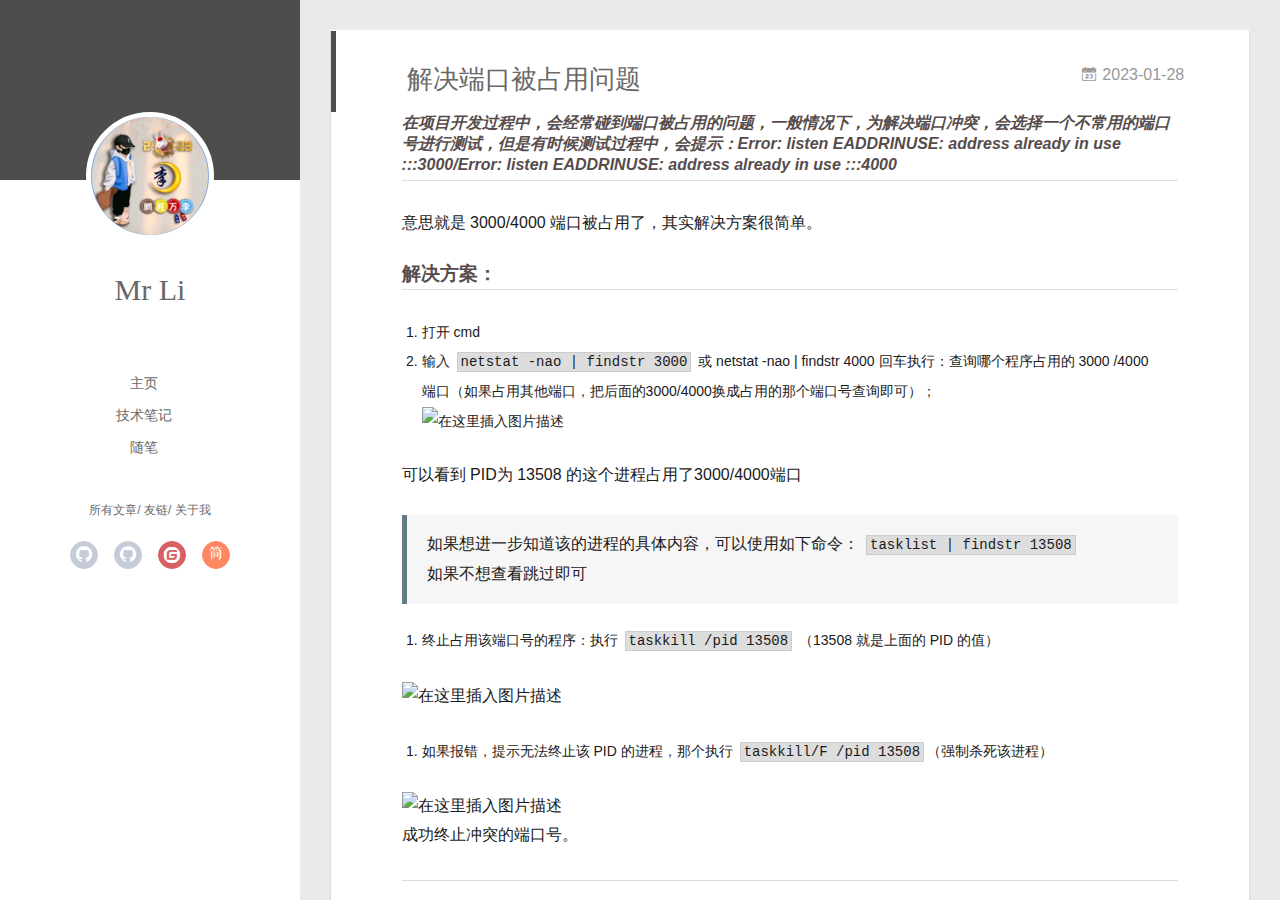
==== commit 5cee6e34: "Site updated: 2023-01-28 17:58:34" ====
--- a/index.html
+++ b/index.html
@@ -61,7 +61,7 @@
 <div class="intrude-less">
 	<header id="header" class="inner">
 		<a href="/" class="profilepic">
-			<img src="/source/img/touimg.jpg" class="js-avatar">
+			<img src="/img/touimg.jpg" class="js-avatar">
 		</a>
 		<hgroup>
 			<h1 class="header-author"><a href="/">Mr Li</a></h1>
@@ -136,7 +136,7 @@
 		<header id="header" class="inner">
 			<div class="profilepic">
 				<a href="/">
-					<img src="/source/img/touimg.jpg" class="js-avatar">
+					<img src="/img/touimg.jpg" class="js-avatar">
 				</a>
 			</div>
 			<hgroup>
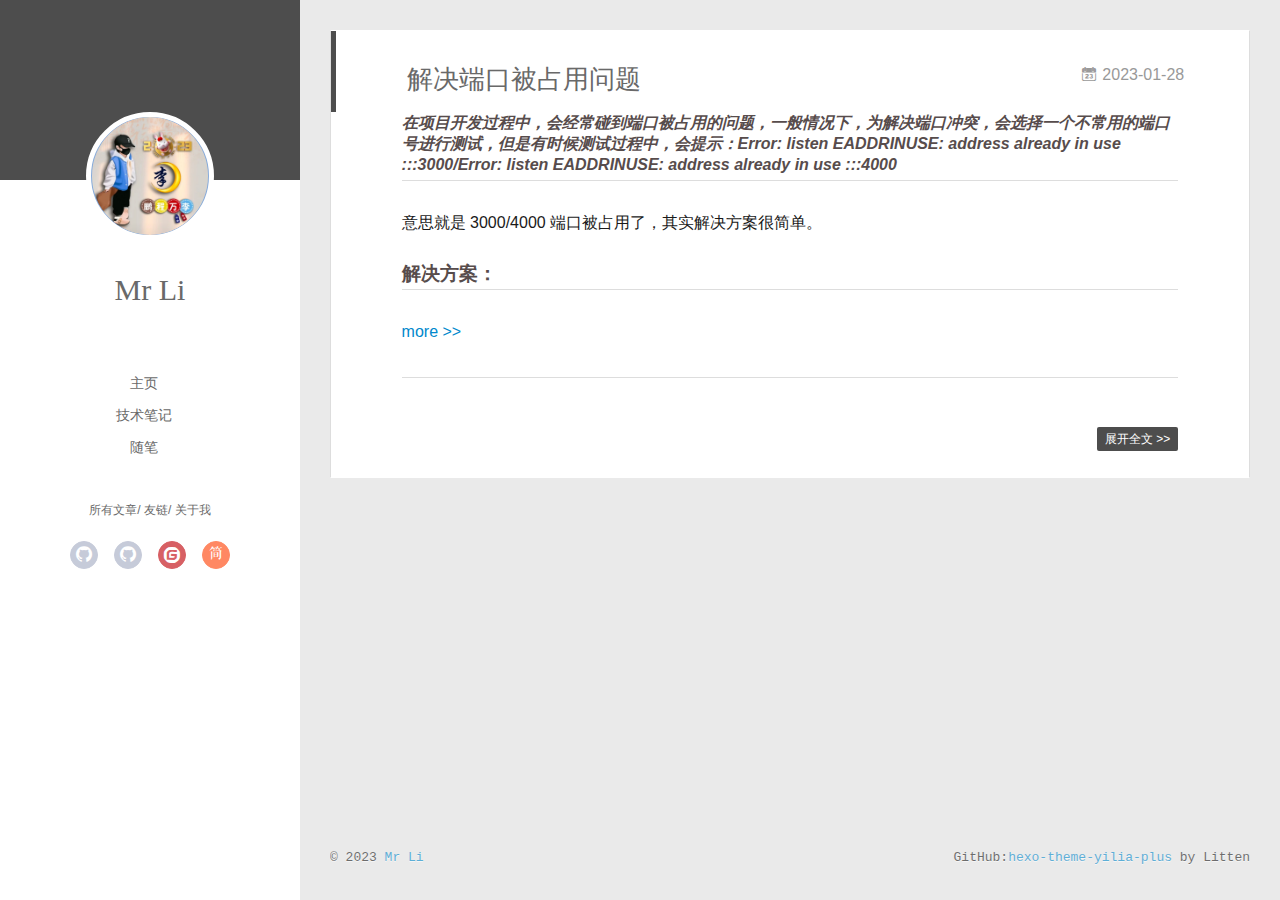
==== commit 0f05109a: "Site updated: 2023-01-28 23:50:47" ====
--- a/index.html
+++ b/index.html
@@ -113,7 +113,7 @@
 					
 				
 					
-						<a class="jianshu" href="#" 
+						<a class="jianshu" href="file:///D:/Hexo-Blog/blog-demo/MrLiResume/MrLi.html" 
 												title="简书" target="_blank"><i class="icon-jianshu"></i></a>
 					
 				
@@ -173,7 +173,7 @@
 					
 						
 						<a class="jianshu" target="_blank" 
-							href="#" title="简书"><i class="icon-jianshu"></i></a>
+							href="file:///D:/Hexo-Blog/blog-demo/MrLiResume/MrLi.html" title="简书"><i class="icon-jianshu"></i></a>
 						
 					
 				</div>
@@ -236,23 +236,10 @@
   <div class="article-entry" itemprop="articleBody">
     
     <h6 id="在项目开发过程中，会经常碰到端口被占用的问题，一般情况下，为解决端口冲突，会选择一个不常用的端口号进行测试，但是有时候测试过程中，会提示：Error-listen-EADDRINUSE-address-already-in-use-3000-Error-listen-EADDRINUSE-address-already-in-use-4000"><a href="#在项目开发过程中，会经常碰到端口被占用的问题，一般情况下，为解决端口冲突，会选择一个不常用的端口号进行测试，但是有时候测试过程中，会提示：Error-listen-EADDRINUSE-address-already-in-use-3000-Error-listen-EADDRINUSE-address-already-in-use-4000" class="headerlink" title="在项目开发过程中，会经常碰到端口被占用的问题，一般情况下，为解决端口冲突，会选择一个不常用的端口号进行测试，但是有时候测试过程中，会提示：Error: listen EADDRINUSE: address already in use :::3000/Error: listen EADDRINUSE: address already in use :::4000"></a>在项目开发过程中，会经常碰到端口被占用的问题，一般情况下，为解决端口冲突，会选择一个不常用的端口号进行测试，但是有时候测试过程中，会提示：Error: listen EADDRINUSE: address already in use :::3000/Error: listen EADDRINUSE: address already in use :::4000</h6><p>意思就是 3000/4000 端口被占用了，其实解决方案很简单。</p>
-<h3 id="解决方案："><a href="#解决方案：" class="headerlink" title="解决方案："></a>解决方案：</h3><ol>
-<li>打开 cmd</li>
-<li>输入 <code>netstat -nao | findstr 3000</code> 或 netstat -nao | findstr 4000 回车执行：查询哪个程序占用的 3000 /4000端口（如果占用其他端口，把后面的3000/4000换成占用的那个端口号查询即可）；<br><img src="https://img-blog.csdnimg.cn/2020041515145277.png?x-oss-process=image/watermark,type_ZmFuZ3poZW5naGVpdGk,shadow_10,text_aHR0cHM6Ly9ibG9nLmNzZG4ubmV0L1hIX2ppbmc=,size_16,color_FFFFFF,t_70" alt="在这里插入图片描述"></li>
-</ol>
-<p>可以看到 PID为 13508 的这个进程占用了3000/4000端口</p>
-<blockquote>
-<p>如果想进一步知道该的进程的具体内容，可以使用如下命令： <code>tasklist | findstr 13508</code><br>如果不想查看跳过即可</p>
-</blockquote>
-<ol>
-<li>终止占用该端口号的程序：执行 <code>taskkill /pid 13508</code> （13508 就是上面的 PID 的值）</li>
-</ol>
-<p><img src="https://img-blog.csdnimg.cn/20200415152011743.png" alt="在这里插入图片描述"></p>
-<ol>
-<li>如果报错，提示无法终止该 PID 的进程，那个执行 <code>taskkill/F /pid 13508</code>（强制杀死该进程）</li>
-</ol>
-<p><img src="https://img-blog.csdnimg.cn/20200415152137835.png" alt="在这里插入图片描述"><br>成功终止冲突的端口号。</p>
-
+<h3 id="解决方案："><a href="#解决方案：" class="headerlink" title="解决方案："></a>解决方案：</h3>
+    
+    <a class="article-more-a" href="/2023/01/28/%E8%A7%A3%E5%86%B3%E7%AB%AF%E5%8F%A3%E8%A2%AB%E5%8D%A0%E7%94%A8%E7%9A%84%E9%97%AE%E9%A2%98/#more">more >></a>
+    
     
 
     
@@ -265,6 +252,10 @@
     
     
 
+    
+    <p class="article-more-link">
+      <a class="article-more-a" href="/2023/01/28/%E8%A7%A3%E5%86%B3%E7%AB%AF%E5%8F%A3%E8%A2%AB%E5%8D%A0%E7%94%A8%E7%9A%84%E9%97%AE%E9%A2%98/">展开全文 >></a>
+    </p>
     
 
     
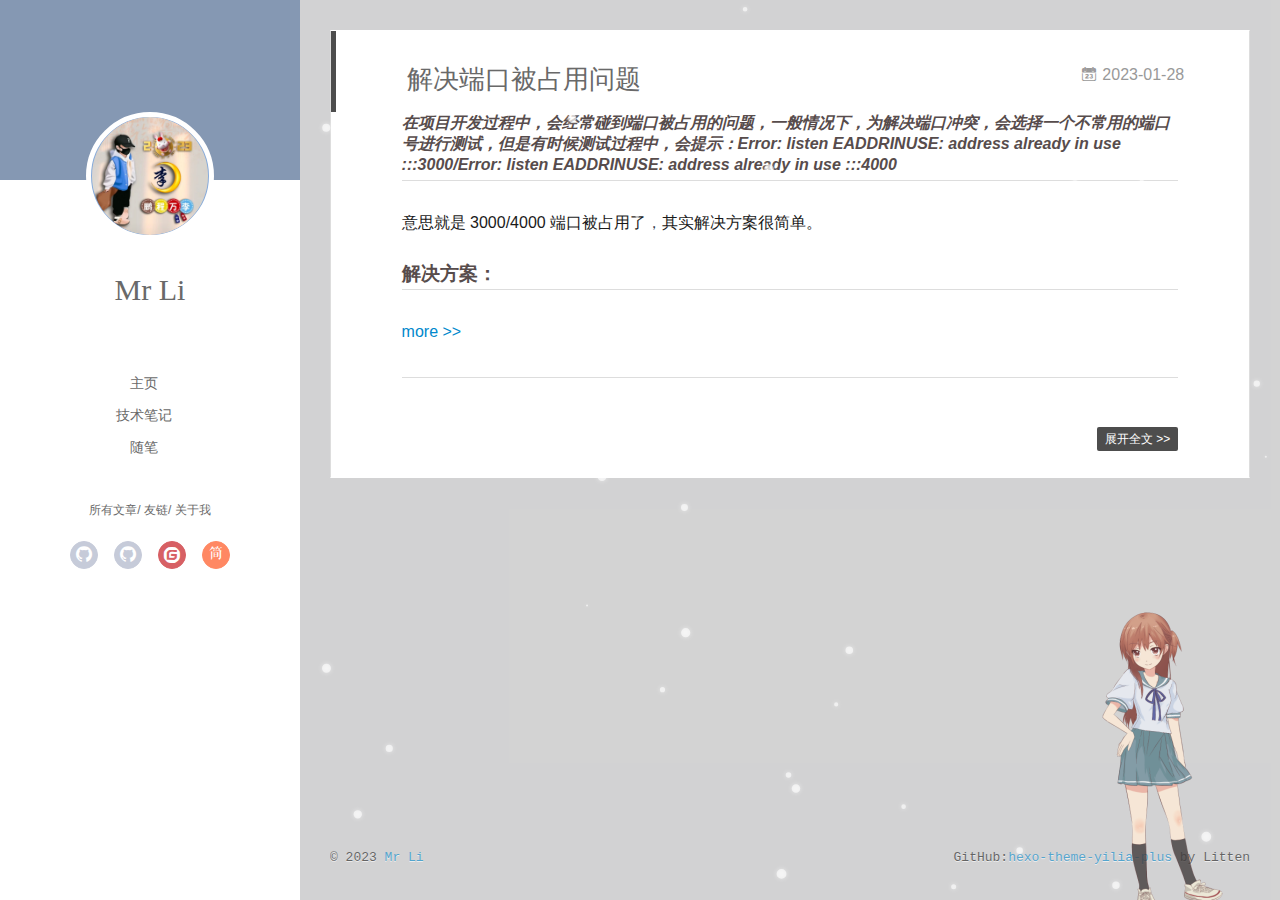
==== commit 0fb60fdb: "Site updated: 2023-01-29 11:56:55" ====
--- a/index.html
+++ b/index.html
@@ -57,7 +57,7 @@
       
 
 
-<div class="overlay" style="background: #4d4d4d;"></div>
+<div class="overlay" style="background: #0028617a;"></div>
 <div class="intrude-less">
 	<header id="header" class="inner">
 		<a href="/" class="profilepic">
@@ -128,7 +128,7 @@
       
       
 <nav id="mobile-nav">
-  	<div class="overlay js-overlay" style="background: #4d4d4d"></div>
+  	<div class="overlay js-overlay" style="background: #0028617a"></div>
 	<div class="btnctn js-mobile-btnctn">
   		<div class="slider-trigger list" q-on="click: openSlider(e)"><i class="icon icon-sort"></i></div>
 	</div>
@@ -555,11 +555,40 @@
   </div>
 
   
+<script type="text/javascript" src="/plugins/TweenMax/TweenMax.min.js"></script>
+<script type="text/javascript" src="/plugins/TweenMax/HoverImg.js"></script>
+
+<script>
+
+
+  var hoverEffect = {
+    "subNav": ".left-col .social a"
+  }
+
+
+  for (var x in hoverEffect) {
+    // 初始化data-img属性值
+    let $em = document.querySelectorAll(hoverEffect[x]);
+    $em.forEach(($a) => {
+      //console.log($a.href);
+      if (isImageType($a.href)) {
+        $a.setAttribute("data-img", $a.href)
+      }
+    })
+    // 实现悬停元素预览图片效果
+    let $a = document.querySelectorAll(hoverEffect[x] + "[data-img]");
+    $a.forEach(($em) => {
+      new HoverImgFx1($em)
+    })
+  }
+
+</script>
+
   
 <script type="text/javascript" src="/plugins/activate-power-mode/activate-power-mode.js"></script>
 <script>
   POWERMODE.colorful = true; // make power mode colorful
-  POWERMODE.shake = false; // turn off shake
+  POWERMODE.shake = true; // turn off shake
   document.body.addEventListener('input', POWERMODE);
 </script>
 
@@ -567,6 +596,66 @@
   <!-- <script async type="text/javascript" size="90" alpha="0.2" zIndex="0" src="/plugins/ribbon.js/ribbon.min.js"></script> -->
   
   
+    <script type="text/javascript" src="/plugins/live2d-widget.js/L2Dwidget.min.js"></script>
+<script type="text/javascript">
+  /**
+   * 完整配置请参考：https://l2dwidget.js.org/docs/class/src/index.js~L2Dwidget.html#instance-method-init
+   */
+  var pluginModelPath = "assets/", // 模型的文件路径，无需更改
+    pluginRootPath = "/live2d_models/"; // 插件的路径，无需更改
+  //特定的模型json文件名称
+  var modelPathJson = {
+    "epsilon2_1": "Epsilon2.1",
+    "gf": "Gantzert_Felixander",
+    "haru/01": "haru01",
+    "haru/02": "haru02",
+    "nietzsche": "nietzche"
+  }
+
+  
+    var modelName = "hibiki";
+  
+
+  var modelJsonPath = "";
+  if (modelPathJson[modelName]) {
+    modelJsonPath = pluginRootPath + modelName + "/" + pluginModelPath + modelPathJson[modelName] +
+      ".model.json";
+  } else {
+    modelJsonPath = pluginRootPath + modelName + "/" + pluginModelPath + modelName + ".model.json";
+  }
+  L2Dwidget.init({
+    model: {
+      jsonPath: modelJsonPath
+    },
+    display: {
+       position: "right", 
+       width: 145, 
+       height: 315, 
+       hOffset: 50, 
+      
+    },
+    mobile: {
+       show: false, 
+       scale: 0.6 
+    },
+    react: {
+       opacity: 0.8 
+    }
+  })
+
+</script>
+
+  
+  
+  <script type="text/javascript" src="/lib/snow.js"></script>
+  <script type="text/javascript" src="/lib/jquery-2.1.4.min.js"></script>
+  <script>
+    snow.down();
+    $(window).resize(function() {
+      $("canvas").css("z-index","500").remove();
+      snow.down();
+    });
+  </script>
   
 </body>
 
--- a/main.a5fda8.css
+++ b/main.a5fda8.css
@@ -1 +1,3491 @@
-.clearfix:after,.clearfix:before{content:"";display:table}.clearfix:after{clear:both}.left-col.show{box-shadow:0 0 6px 0 rgba(0,0,0,.75)}.mid-col,.mid-col.show .article,.tools-col,.tools-col .tools-section .search-tag.tagcloud .article-tag-list,.tools-col .tools-section .search-ul .search-tag span:hover,.tools-col .tools-section .search-ul .search-time span:hover,.tools-col .tools-section .search-ul .search-title:hover,.tools-col .tools-section .search-wrap .icon{transition:all .2s ease-in;-ms-transition:all .2s ease-in}@keyframes leftIn{0%,60%,75%,90%,to{animation-timing-function:cubic-bezier(.215,.61,.355,1)}0%{transform:translateZ(0)}60%{transform:translate3d(358px,0,0)}75%{transform:translate3d(323px,0,0)}90%{transform:translate3d(338px,0,0)}to{transform:translate3d(333px,0,0)}}.mid-col.show{animation-duration:.8s;animation-fill-mode:both;animation-name:leftIn}@keyframes leftOut{0%,60%,75%,90%,to{animation-timing-function:cubic-bezier(.215,.61,.355,1)}0%{transform:translate3d(333px,0,0)}60%{transform:translate3d(-25px,0,0)}75%{transform:translate3d(10px,0,0)}90%{transform:translate3d(-5px,0,0)}to{transform:translateZ(0)}}.mid-col.hide{animation-duration:.8s;animation-name:leftOut}@keyframes smallLeftIn{0%,60%,75%,90%,to{animation-timing-function:cubic-bezier(.215,.61,.355,1)}0%{transform:translateZ(0)}60%{transform:translate3d(325px,0,0)}75%{transform:translate3d(290px,0,0)}90%{transform:translate3d(305px,0,0)}to{transform:translate3d(300px,0,0)}}.tools-col.show{animation-duration:.8s;animation-fill-mode:both;animation-name:smallLeftIn}@keyframes smallleftOut{0%,60%,75%,90%,to{animation-timing-function:cubic-bezier(.215,.61,.355,1)}0%{transform:translate3d(333px,0,0)}60%{transform:translate3d(-25px,0,0)}75%{transform:translate3d(10px,0,0)}90%{transform:translate3d(-5px,0,0)}to{transform:translateZ(0)}}.tools-col.hide{animation-duration:.8s;animation-fill-mode:both;animation-name:smallleftOut}html{-ms-text-size-adjust:100%;-webkit-text-size-adjust:100%;-webkit-tap-highlight-color:transparent;height:100%}body{margin:0;font-size:14px;font-family:Helvetica Neue,Helvetica,STHeiTi,Arial,sans-serif;line-height:1.5;color:#333;background-color:#fff;min-height:100%}article,aside,details,figcaption,figure,footer,header,hgroup,main,menu,nav,section,summary{display:block}audio,canvas,progress,video{display:inline-block}audio:not([controls]){display:none;height:0}progress{vertical-align:baseline}[hidden],template{display:none}a{background:transparent;text-decoration:none;color:#08c}a:active{outline:0}abbr[title]{border-bottom:1px dotted}b,strong{font-weight:700}dfn{font-style:italic}mark{background:#ff0;color:#000}small{font-size:80%}sub,sup{font-size:75%;line-height:0;position:relative;vertical-align:baseline}sup{top:-.5em}sub{bottom:-.25em}img{border:0;vertical-align:middle;max-width:100%}svg:not(:root){overflow:hidden}pre{overflow:auto;white-space:pre;word-wrap:break-word}code,kbd,pre,samp{font-family:monospace,monospace;font-size:1em}button,input,optgroup,select,textarea{color:inherit;font:inherit;margin:0;vertical-align:middle}button,input,select{overflow:visible}button,select{text-transform:none}button,html input[type=button],input[type=reset],input[type=submit]{-webkit-appearance:button;cursor:pointer}[disabled]{cursor:default}button::-moz-focus-inner,input::-moz-focus-inner{border:0;padding:0}input{line-height:normal}input[type=checkbox],input[type=radio]{box-sizing:border-box;padding:0}input[type=number]::-webkit-inner-spin-button,input[type=number]::-webkit-outer-spin-button{height:auto}input[type=search]{-webkit-appearance:textfield;box-sizing:border-box}input[type=search]::-webkit-search-cancel-button,input[type=search]::-webkit-search-decoration{-webkit-appearance:none}fieldset{border:1px solid silver;margin:0 2px;padding:.35em .625em .75em}legend{border:0;padding:0}textarea{overflow:auto;resize:vertical;vertical-align:top}optgroup{font-weight:700}button,input,select,textarea{outline:0}input,textarea{-webkit-user-modify:read-write-plaintext-only}input::-ms-clear,input::-ms-reveal{display:none}input::-moz-placeholder,textarea::-moz-placeholder{color:#999}input:-ms-input-placeholder,textarea:-ms-input-placeholder{color:#999}input::-webkit-input-placeholder,textarea::-webkit-input-placeholder{color:#999}.placeholder{color:#999}table{border-collapse:collapse;border-spacing:0}td,th{padding:0}blockquote,figure,form,h1,h2,h3,h4,h5,h6,p{margin:0}dd,dl,li,ol,ul{margin:0;padding:0}ol,ul{list-style:none outside none}h1,h2,h3{line-height:2;font-weight:400}h1{font-size:18px}h2{font-size:16px}h3{font-size:14px}i{font-style:normal}*{box-sizing:border-box}:not(a)>img{cursor:pointer}@font-face{font-family:fonteditor;src:url(./fonts/fonteditor.86c132.eot);src:url(./fonts/fonteditor.86c132.eot?#iefix) format("embedded-opentype"),url(./fonts/fonteditor.bbc4b5.woff2) format("woff2"),url(./fonts/fonteditor.3da1ef.woff) format("woff"),url(./fonts/fonteditor.fe4d8a.ttf) format("truetype"),url(./fonts/fonteditor.3e0d4a.svg#uxfonteditor) format("svg")}[class*=" icon-"],[class^=icon-]{font-family:fonteditor!important;speak:none;font-style:normal;font-weight:400;font-variant:normal;text-transform:none;line-height:1;-webkit-font-smoothing:antialiased;-moz-osx-font-smoothing:grayscale}.icon-x:before{content:"x"}.icon-twitter:before{content:"\E600"}.icon-facebook:before{content:"\E601"}.icon-clock:before{content:"\E602"}.icon-mail:before{content:"\E609"}.icon-link:before{content:"\E6AB"}.icon-search:before{content:"\E65B"}.icon-smile:before{content:"\E64A"}.icon-roundrightfill:before{content:"\E65A"}.icon-list:before{content:"\E682"}.icon-book:before{content:"\E6FE"}.icon-home:before{content:"\E6BB"}.icon-share:before{content:"\E618"}.icon-back:before{content:"\E625"}.icon-qq:before{content:"\E62D"}.icon-weibo:before{content:"\E619"}.icon-segmentfault:before{content:"\E603"}.icon-sort:before{content:"\E700"}.icon-jianshu:before{content:"\E613"}.icon-circle-left:before{content:"\E71F"}.icon-circle-right:before{content:"\E720"}.icon-loading:before{content:"\E614"}.icon-acfun:before{content:"\E604"}.icon-close:before{content:"\E60C"}.icon-tumblr:before{content:"\E6B0"}.icon-calendar:before{content:"\E667"}.icon-rss:before{content:"\E877"}.icon-price-tags:before{content:"\E6F9"}.icon-quo-left:before{content:"\E7F5"}.icon-quo-right:before{content:"\E7F6"}.icon-back1:before{content:"\E64E"}.icon-github:before{content:"\E735"}.icon-film:before{content:"\E7B7"}.icon-weixin:before{content:"\E61F"}.icon-qzone:before{content:"\E680"}.icon-category:before{content:"\E605"}.icon-douban:before{content:"\E64C"}.icon-roundleftfill:before{content:"\E799"}.icon-tuding:before{content:"\E651"}.icon-zhihu:before{content:"\E61B"}.icon-linkedin:before{content:"\E6D4"}.icon-google:before{content:"\E635"}.icon-plane:before{content:"\E62F"}.icon-bilibili:before{content:"\E622"}.icon-psp:before{content:"\E6C7"}.icon-csdn:before{content:"\E879"}.icon-gitee:before{content:"\E87A"}.icon-statistics:before{content:"\E89F"}.icon-cnblog:before{content:"\E8A0"}.icon-blog:before{content:"\E8A1"}body,button,input,select,textarea{color:#1a1a1a;font-family:lucida grande,lucida sans unicode,lucida,helvetica,Hiragino Sans GB,Microsoft YaHei,WenQuanYi Micro Hei,sans-serif;font-size:16px;font-size:1rem;line-height:1.75}body{background:#eaeaea}#container,body,html{height:100%;overflow-x:hidden;overflow-y:auto}#mobile-nav{display:none}#container{position:relative;min-height:100%}#container .anm-canvas{display:none}#container.show .anm-canvas{display:block;position:fixed}.body-wrap{margin-bottom:80px}.mid-col{position:absolute;right:0;min-height:100%;background:#eaeaea;left:300px;width:auto}.mid-col.show{background:none;opacity:.9}.mid-col.show .article{background:hsla(0,0%,100%,.3)}.left-col{background:#fff;width:300px;position:fixed;opacity:1;transition:all .2s ease-in;height:100%;z-index:999;overflow:hidden;overflow-y:auto;margin-bottom:15px}.left-col::-webkit-scrollbar{display:none}.left-col .overlay{width:100%;height:180px;position:absolute}.left-col .intrude-less{width:76%;text-align:center;margin:112px auto 0}.left-col #header{width:100%;height:100%;position:relative;border-bottom:1px solid color-border;overflow:visible}.left-col #header a{color:#696969}.left-col #header a:hover{color:#b0a0aa}.left-col #header .header-subtitle{text-align:center;color:#999;font-size:14px;line-height:25px;overflow:hidden;text-overflow:ellipsis;display:-webkit-box;-webkit-line-clamp:2;/*! autoprefixer: off */-webkit-box-orient:vertical}.left-col #header .header-menu{font-weight:300;line-height:31px;float:none;min-height:150px;margin-left:-12px;text-align:center;display:-webkit-box;-webkit-box-pack:center;-webkit-box-align:center}.left-col #header .header-menu li{cursor:default}.left-col #header .header-menu li a{font-size:14px;min-width:300px}.left-col #header .header-smart-menu{font-size:12px;margin-bottom:10px;margin-top:10px}.left-col #header .header-smart-menu a:after{content:"/"}.left-col #header .header-smart-menu a:last-child:after{content:""}.left-col #header .profilepic{display:block;border:5px solid #fff;border-radius:300px;width:128px;height:128px;margin:0 auto;position:relative;overflow:hidden;background:#88acdb;-webkit-transition:all .2s ease-in;display:-webkit-box;-webkit-box-pack:center;-webkit-box-align:center;text-align:center}.left-col #header .profilepic img{width:100%;height:100%;background:#88acdb;border-radius:50%;border:0;-webkit-transition:-webkit-transform 1s ease-out;-moz-transition:-moz-transform 1s ease-out;-o-transition:-o-transform 1s ease-out;-ms-transition:-ms-transform 1s ease-out}.left-col #header .profilepic img.show{width:100%;height:100%;opacity:1}.left-col #header .profilepic img:hover{transform:rotate(1turn)}.left-col #header .header-author{text-align:center;margin:.67em 0;font-family:Roboto,serif;font-size:30px;transition:.3s}::-webkit-scrollbar{width:10px;height:10px}::-webkit-scrollbar-button{width:0;height:0}::-webkit-scrollbar-button:end:decrement,::-webkit-scrollbar-button:start:increment{display:none}::-webkit-scrollbar-corner{display:block}::-webkit-scrollbar-thumb{border-radius:8px;background-color:rgba(0,0,0,.2)}::-webkit-scrollbar-thumb:hover{border-radius:8px;background-color:rgba(0,0,0,.5)}::-webkit-scrollbar-thumb,::-webkit-scrollbar-track{border-right:1px solid transparent;border-left:1px solid transparent}::-webkit-scrollbar-track:hover{background-color:rgba(0,0,0,.15)}::-webkit-scrollbar-button:start{width:10px;height:10px;background:url(./img/scrollbar_arrow.png) no-repeat 0 0}::-webkit-scrollbar-button:start:hover{background:url(./img/scrollbar_arrow.png) no-repeat -15px 0}::-webkit-scrollbar-button:start:active{background:url(./img/scrollbar_arrow.png) no-repeat -30px 0}::-webkit-scrollbar-button:end{width:10px;height:10px;background:url(./img/scrollbar_arrow.png) no-repeat 0 -18px}::-webkit-scrollbar-button:end:hover{background:url(./img/scrollbar_arrow.png) no-repeat -15px -18px}::-webkit-scrollbar-button:end:active{background:url(./img/scrollbar_arrow.png) no-repeat -30px -18px}.article-entry .highlight,.article-entry pre{background:#1a0139;margin:10px 0;padding:10px;overflow:hidden;overflow-x:auto;color:#fff;font-size:.9em;line-height:22.400000000000002px}.article-entry .highlight::-webkit-scrollbar,.article-entry pre::-webkit-scrollbar{height:10px;width:7px;background:rgba(0,0,0,.1)}.article-entry .highlight::-webkit-scrollbar:hover,.article-entry pre::-webkit-scrollbar:hover{background:rgba(0,0,0,.2)}.article-entry .highlight::-webkit-scrollbar-thumb,.article-entry pre::-webkit-scrollbar-thumb{background:rgba(0,0,0,.3);border-radius:6px}.article-entry .highlight::-webkit-scrollbar-thumb:hover,.article-entry pre::-webkit-scrollbar-thumb:hover{-ms-box-shadow:inset 1px 1px 1px rgba(0,0,0,.25);-o-box-shadow:inset 1px 1px 1px rgba(0,0,0,.25);box-shadow:inset 1px 1px 1px rgba(0,0,0,.25);background-color:rgba(0,0,0,.4)}.article-entry .highlight::-webkit-scrollbar-track,.article-entry pre::-webkit-scrollbar-track{background:#ededed;border-radius:10px}.article-entry .gist .gist-file .gist-data .line-numbers,.article-entry .highlight .gutter pre,.article-entry .highlight .gutter pre .line{color:#fc0000}.article-entry code,.article-entry pre{font-family:Source Code Pro,Consolas,Monaco,Menlo,monospace}.article-entry code{background:#eee;padding:0 .3em;border:none}.article-entry pre code{background:none;text-shadow:none;padding:0;color:#fff}.article-entry .highlight{border-radius:4px}.article-entry .highlight pre{border:none;margin:0;padding:0}.article-entry .highlight table{margin:0;width:auto}.article-entry .highlight td{border:none;padding:0}.article-entry .highlight figcaption{color:highlight-comment;line-height:1em;margin-bottom:1em}.article-entry .highlight figcaption:after,.article-entry .highlight figcaption:before{content:"";display:table}.article-entry .highlight figcaption:after{clear:both}.article-entry .highlight figcaption a{float:right}.article-entry .highlight .gutter pre{text-align:right;padding-right:20px}.article-entry .highlight .gutter pre .line{text-shadow:none}.article-entry .highlight .line{color:#fff;min-height:19px}.article-entry .gist{margin:0 -20px;border-style:solid;border-color:#ddd;border-width:1px 0;background:#272822;padding:15px 20px 15px 0}.article-entry .gist .gist-file{border:none;font-family:Source Code Pro,Consolas,Monaco,Menlo,monospace;margin:0}.article-entry .gist .gist-file .gist-data{background:none;border:none}.article-entry .gist .gist-file .gist-data .line-numbers{background:none;border:none;padding:0 20px 0 0}.article-entry .gist .gist-file .gist-data .line-data{padding:0!important}.article-entry .gist .gist-file .highlight{margin:0;padding:0;border:none}.article-entry .gist .gist-file .gist-meta{background:#272822;color:highlight-comment;font:.85em Helvetica Neue,Helvetica,Arial,sans-serif;text-shadow:0 0;padding:0;margin-top:1em;margin-left:20px}.article-entry .gist .gist-file .gist-meta a{color:#258fb8;font-weight:400}.article-entry .gist .gist-file .gist-meta a:hover{text-decoration:underline}pre .comment{color:#ffd300}pre .class .params,pre .function .keyword,pre .keyword{color:#66d9ef}pre .css .value,pre .doctype,pre .function,pre .params,pre .tag{color:#fff}pre .at_rule,pre .at_rule .keyword,pre .css~* .tag,pre .preprocessor,pre .preprocessor .keyword,pre .title{color:#f92672}pre .attribute,pre .built_in,pre .class,pre .css~* .class,pre .function .title{color:#a6e22e}pre .string,pre .value{color:#e6db74}pre .number{color:#7163d7}pre .css~* .id,pre .id{color:#fd971f}#header .tagcloud a{color:#fff}.tagcloud a{display:inline-block;text-decoration:none;font-weight:400;font-size:10px;color:#fff;height:18px;line-height:18px;float:left;padding:0 5px 0 10px;position:relative;border-radius:0 5px 5px 0;margin:5px 9px 5px 8px;font-family:Menlo,Monaco,Andale Mono,lucida console,Courier New,monospace}.tagcloud a:hover{opacity:.8}.tagcloud a:before{content:" ";width:0;height:0;position:absolute;top:0;left:-18px;border:9px solid transparent}.tagcloud a:after{content:" ";width:4px;height:4px;background-color:#fff;border-radius:4px;box-shadow:0 0 0 1px rgba(0,0,0,.3);position:absolute;top:7px;left:2px}.tagcloud a.color1{background:#ff945c}.tagcloud a.color1:before{border-right-color:#ff945c}.tagcloud a.color2{background:#cc8167}.tagcloud a.color2:before{border-right-color:#cc8167}.tagcloud a.color3{background:#ba8f6c}.tagcloud a.color3:before{border-right-color:#ba8f6c}.tagcloud a.color4{background:#94635c}.tagcloud a.color4:before{border-right-color:#94635c}.tagcloud a.color5{background:#7b5d5f}.tagcloud a.color5:before{border-right-color:#7b5d5f}.article-tag-list .article-tag-list-item{float:left}.article-pop-out .icon-tuding{color:#999;float:left;margin-right:10px;margin-top:6px}.article-category,.article-category .article-tag-list,.article-tag,.article-tag .article-tag-list{float:left}.article-category .icon,.article-tag .icon{color:#999;float:left;margin-right:10px;margin-top:6px}.article-pop-out{float:left}.archive-article-date{color:#999;margin-right:7.6923%;float:right}.archive-article-date .icon{margin:5px 5px 5px 0}.glass{background-color:rgba(54,70,93,.9);z-index:998;transition:opacity .15s;width:100%;height:100%;display:none}.glass,.tagcloud-ctn{left:0;opacity:1;bottom:0;position:fixed;right:0;top:0}.tagcloud-ctn{z-index:90120;background-size:100% 100%}.tagcloud-ctn .tagcloud-global{position:fixed;top:50%;left:50%;margin-top:-115px;margin-left:-315px;width:630px}.tagcloud-ctn .tagcloud-global a{width:80px;height:80px;border-radius:50%;background:#f2992e;color:#fff;display:block;float:left;line-height:80px;text-align:center}.tagcloud-ctn .tagcloud-global .tab-post-types .tab-post-type:first-child .post-type-icon{background:#f2992e}.tagcloud-ctn .tagcloud-global .tab-post-types .tab-post-type:nth-child(2) .post-type-icon{background:#56bc8a}.tagcloud-ctn .tagcloud-global .tab-post-types .tab-post-type:nth-child(3) .post-type-icon{background:#4aa8d8}.tagcloud-ctn .tagcloud-global .tab-post-types .tab-post-type:nth-child(4) .post-type-icon{background:#a77dc2}.tagcloud-ctn .tagcloud-global .tab-post-types .tab-post-type:nth-child(5) .post-type-icon{background:#dd765d}#header .header-nav{width:100%;position:absolute;transition:transform .3s ease-in;padding-bottom:20px}#header .header-nav .social{margin-top:10px;text-align:center;display:-ms-flexbox;display:flex;-ms-flex-wrap:wrap;flex-wrap:wrap;-ms-flex-pack:center;justify-content:center}#header .header-nav .social a{border-radius:50%;display:-moz-inline-stack;display:inline-block;vertical-align:middle;*vertical-align:auto;zoom:1;*display:inline;margin:0 8px 15px;transition:.3s;text-align:center;color:#fff;opacity:.7;width:28px;height:28px;line-height:26px}#header .header-nav .social a:hover{opacity:1}#header .header-nav .social a.weibo{background:#aaf;border:1px solid #aaf}#header .header-nav .social a.weibo:hover{border:1px solid #aaf}#header .header-nav .social a.segmentfault{background:#009a61;border:1px solid #009a61}#header .header-nav .social a.segmentfault:hover{border:1px solid #009a61}#header .header-nav .social a.rss{background:#ef7522;border:1px solid #ef7522}#header .header-nav .social a.rss:hover{border:1px solid #cf5d0f}#header .header-nav .social a.github{background:#afb6ca;border:1px solid #afb6ca}#header .header-nav .social a.github:hover{border:1px solid #909ab6}#header .header-nav .social a.facebook{background:#3b5998;border:1px solid #3b5998}#header .header-nav .social a.facebook:hover{border:1px solid #2d4373}#header .header-nav .social a.google{background:#c83d20;border:1px solid #c83d20}#header .header-nav .social a.google:hover{border:1px solid #9c3019}#header .header-nav .social a.twitter{background:#55cff8;border:1px solid #55cff8}#header .header-nav .social a.twitter:hover{border:1px solid #24c1f6}#header .header-nav .social a.linkedin{background:#005a87;border:1px solid #005a87}#header .header-nav .social a.linkedin:hover{border:1px solid #006b98}#header .header-nav .social a.acfun{background:#fd4c5d;border:1px solid #fd4c5d}#header .header-nav .social a.acfun:hover{border:1px solid #fd4c5d}#header .header-nav .social a.bilibili{background:#e15280;border:1px solid #e15280}#header .header-nav .social a.bilibili:hover{border:1px solid #e15280}#header .header-nav .social a.zhihu{background:#0078d8;border:1px solid #0078d8}#header .header-nav .social a.zhihu:hover{border:1px solid #0078d8}#header .header-nav .social a.douban{background:#06c611;border:1px solid #06c611}#header .header-nav .social a.douban:hover{border:1px solid #06c611}#header .header-nav .social a.mail{background:#005a87;border:1px solid #005a87}#header .header-nav .social a.mail:hover{border:1px solid #006b98}#header .header-nav .social a.jianshu{background:#ff5722;border:1px solid #ff5722}#header .header-nav .social a.jianshu:hover{border:1px solid #ff5722}#header .header-nav .social a.weixin{background:#4caf50;border:1px solid #4caf50}#header .header-nav .social a.weixin:hover{border:1px solid #4caf50}#header .header-nav .social a.qq{background:#34baad;border:1px solid #34baad}#header .header-nav .social a.qq:hover{border:1px solid #34baad}#header .header-nav .social a.csdn{background:#c71d23;border:1px solid #c71d23}#header .header-nav .social a.csdn:hover{border:1px solid #c71d23}#header .header-nav .social a.gitee{background:#c71d23;border:1px solid #c71d23}#header .header-nav .social a.gitee:hover{border:1px solid #c71d23}#header .header-nav .social a.psn{background:#086ef6;border:1px solid #086ef6}#header .header-nav .social a.psn:hover{border:1px solid #086ef6}#header .header-nav .social a,#header .header-nav .social a[class*=""],#header .header-nav .social a[class^=""]{background:#c71d23;border:1px solid #c71d23}#header .header-nav .social a:hover,#header .header-nav .social a[class*=""]:hover,#header .header-nav .social a[class^=""]:hover{border:1px solid #c71d23}#page-nav{text-align:center;margin-top:30px}#page-nav .page-number{width:20px;height:25px;background:#4d4d4d;display:inline-block;color:#fff;line-height:25px;font-size:12px;margin:0 5px 30px;border-radius:2px}#page-nav .page-number:hover{background:#5e5e5e}#page-nav .current{background:#88acdb;cursor:default}#page-nav .current:hover{background:#88acdb}#page-nav .extend{color:#4d4d4d;margin:0 27px;opacity:1}#page-nav .extend:hover{color:#5e5e5e}#page-nav:hover .extend{opacity:1}.archives-wrap{position:relative;margin:0 30px;padding-right:60px;border-bottom:1px solid #eee;background:#fff}.archives-wrap:first-child{margin-top:30px}.archives-wrap:last-child{margin-bottom:80px}.archives-wrap .archive-year-wrap{line-height:35px;width:200px;position:absolute;padding-top:15px;font-size:1.8em;z-index:1}.archives-wrap .archive-year-wrap a{color:#666;font-weight:700;padding-left:48px}.archives{position:relative}.archives .article-info{border:none}.archives .archive-article{margin-left:200px;padding:20px 0;border-bottom:1px solid #eee;border-top:1px solid #fff;position:relative}.archives .archive-article:first-child{border-top:none}.archives .archive-article:last-child{border-bottom:none}.archives .archive-article-title{font-size:16px;color:#333;transition:color .3s}.archives .archive-article-title:hover{color:#657b83}.archives .archive-article-title span{display:block;color:#a8a8a8;font-size:12px;line-height:14px;height:7px;padding-left:2px}.archives .archive-article-title span:before{display:inline-block;content:"\201C";font-family:serif;font-size:30px;float:left;margin:4px 4px 0 -12px;color:#c8c8c8}.archive-article-inner .icon-clock{margin-right:5px}.archive-article-inner .archive-article-header{position:relative;min-height:36px}.archive-article-inner .article-meta{position:relative;float:right;margin-top:-10px;color:#555;background:none;text-align:right;width:auto}.archive-article-inner .article-meta .article-date time{color:#aaa}.archive-article-inner .article-meta .archive-article-date,.archive-article-inner .article-meta .article-tag-list{margin-right:30px;display:-moz-inline-stack;display:inline-block;vertical-align:middle;zoom:1;color:#666;font-size:14px}.archive-article-inner .article-meta .archive-article-date{cursor:default;font-size:12px;margin-bottom:5px;margin-top:-10px;margin-right:0}.archive-article-inner .article-meta .article-category:before{float:left;margin-top:1px;left:15px}.archive-article-inner .article-meta .article-category .article-category-link{width:auto;max-width:83px;padding-left:10px}.archive-article-inner .article-meta .article-tag-list{margin-top:0}.archive-article-inner .article-meta .article-tag-list:before{left:15px}.archive-article-inner .article-meta .article-tag-list .article-tag-list-item{display:inline-block;width:auto;max-width:83px;padding-left:8px;font-size:12px}.tools-col{width:300px;height:100%;position:fixed;left:0;top:0;z-index:0;padding:0;opacity:0;-webkit-overflow-scrolling:touch;overflow-scrolling:touch}.tools-col.show{opacity:1}.tools-col.hide{z-index:0}.tools-col .tools-nav{display:none}.tools-col .tools-section,.tools-col .tools-wrap{height:100%;color:#e5e5e5;width:360px;overflow:hidden;overflow-y:auto}.tools-col .tools-section ::-webkit-scrollbar,.tools-col .tools-wrap ::-webkit-scrollbar{display:none}.tools-col .tools-section .search-wrap{width:310px;margin:20px 20px 10px;position:relative}.tools-col .tools-section .search-wrap .search-ipt{width:310px;color:#fff;background:none;border:none;border-bottom:2px solid #fff;font-family:Roboto,serif}.tools-col .tools-section .search-wrap .icon{position:absolute;right:0;top:7px;color:#fff;cursor:pointer}.tools-col .tools-section .search-wrap .icon:hover{transform:scale(1.2)}.tools-col .tools-section .search-wrap ::-webkit-input-placeholder{color:#ededed}.tools-col .tools-section .search-tag.tagcloud{text-align:center;position:relative}.tools-col .tools-section .search-tag.tagcloud .search-tag-wording{font-size:12px;float:right;margin:4px 75px 0 0}.tools-col .tools-section .search-tag.tagcloud .search-switch{width:40px;height:25px;display:block}.tools-col .tools-section .search-tag.tagcloud .search-switch input{width:40px;height:14px;position:absolute;top:0;right:30px;z-index:2;border:0;background:0 0;-webkit-appearance:none;outline:0}.tools-col .tools-section .search-tag.tagcloud .search-switch input:before{content:"";width:40px;height:14px;border:1px solid #bdcabc;background-color:#fdfdfd;border-radius:20px;cursor:pointer;display:inline-block;position:relative;vertical-align:middle;box-sizing:content-box;box-shadow:inset 0 0 0 0 #dfdfdf;transition:border .4s,box-shadow .4s;background-clip:content-box}.tools-col .tools-section .search-tag.tagcloud .search-switch input:checked:before{border-color:#64bd63;box-shadow:inset 0 0 0 .16rem #64bd63;background-color:#64bd63;transition:border .4s,box-shadow .4s,background-color 1.2s}.tools-col .tools-section .search-tag.tagcloud .search-switch input:checked:after{left:27px;background:#fff}.tools-col .tools-section .search-tag.tagcloud .search-switch input:after{content:"";width:14px;height:14px;position:absolute;top:16px;left:2px;-webkit-transform:translateY(-50%);border-radius:100%;background-color:#91c0f1;box-shadow:0 1px 1px rgba(0,0,0,.4);transition:left .2s;cursor:pointer}.tools-col .tools-section .search-tag.tagcloud .article-tag-list{display:none;margin:15px 10px 0;padding:10px;background:hsla(0,0%,100%,.2)}.tools-col .tools-section .search-tag.tagcloud .article-tag-list.show{display:block}.tools-col .tools-section .search-tag.tagcloud .a{float:none}.tools-col .tools-section .search-ul{margin-top:10px;color:rgba(77,77,77,.75);-webkit-overflow-scrolling:touch;overflow-scrolling:touch;overflow-y:auto}.tools-col .tools-section .search-ul .search-li{padding:10px 20px;border-bottom:1px dotted #dcdcdc}.tools-col .tools-section .search-ul .search-li:hover{background:hsla(0,0%,100%,.2)}.tools-col .tools-section .search-ul .search-title{overflow:hidden;white-space:nowrap;text-overflow:ellipsis;display:block;color:#fffff8;text-shadow:1px 1px rgba(77,77,77,.25)}.tools-col .tools-section .search-ul .search-title .icon{margin-right:10px;color:#fffdd8}.tools-col .tools-section .search-ul .search-title:hover{color:#fff}.tools-col .tools-section .search-ul .search-tag,.tools-col .tools-section .search-ul .search-time{font-size:12px;color:#fffdd8;margin-right:10px}.tools-col .tools-section .search-ul .search-tag .icon,.tools-col .tools-section .search-ul .search-time .icon{margin-right:0}.tools-col .tools-section .search-ul .search-tag span,.tools-col .tools-section .search-ul .search-time span{cursor:pointer}.tools-col .tools-section .search-ul .search-tag span:hover,.tools-col .tools-section .search-ul .search-time span:hover{color:#fff}.tools-col .tools-section .search-ul .search-time{float:left}.tools-col .tools-section .search-ul .search-tag span{margin-right:5px}.tools-col .tools-section .search-ul img{width:2em;height:2em;border-radius:50%;border:0;-webkit-transition:-webkit-transform 1s ease-out;-moz-transition:-moz-transform 1s ease-out;-o-transition:-o-transform 1s ease-out;-ms-transition:-ms-transform 1s ease-out}.tools-col .tools-section .search-ul img.show{width:100%;height:100%;opacity:1}.tools-col .tools-section .search-ul img:hover{transform:rotate(1turn)}.tools-col .tools-section-friends{padding-top:30px}.tools-col .aboutme-wrap{display:-ms-flexbox;display:flex;-ms-flex-align:center;align-items:center;-ms-flex-pack:center;justify-content:center;width:100%;height:100%;color:#fffdd8;text-shadow:1px 1px rgba(77,77,77,.45)}.body-wrap>article{position:relative}@keyframes cd-bounce-1{0%{opacity:0;transform:scale(1)}60%{opacity:1;transform:scale(1.01)}to{transform:scale(1)}}.article{margin:30px;position:relative;border:1px solid #ddd;border-top:1px solid #fff;border-bottom:1px solid #fff;background:#fff;transition:all .2s ease-in}.article img{max-width:100%}.article-inner h1.article-title,.article-title{color:#696969;margin-left:0;font-weight:300;line-height:35px;margin-bottom:20px;font-size:26px;transition:color .3s}.article-header{border-left:5px solid #4d4d4d;padding:30px 0 15px 25px;padding-left:7.6923%}.article-meta{width:150px;font-size:14;text-align:right;position:absolute;right:0;top:23px;text-align:center;z-index:1}.article-meta time{color:#aaa}.article-meta time .icon-clock{margin-right:8px;font-size:16px}.article-more-link{margin-top:0;text-align:left;float:right}.article-more-link a{background:#4d4d4d;color:#fff;font-size:12px;padding:5px 8px;line-height:16px;border-radius:2px;transition:background .3s}.article-more-link a:hover{background:#3c3c3c}.article-more-link a.hidden{visibility:hidden}.article-info.info-on-right{margin:10px 0 0;float:right}.article-info-index.article-info{padding-top:20px;margin:30px 7.6923% 0;min-height:72px;border-top:1px solid #ddd}.article-info-post.article-info{padding:0;border:none;margin:-30px 0 20px 7.6923%}.article-inner p{margin:1.6em 0}.article-inner{border-color:#d1d1d1}.article-inner h1{font-size:28px;font-size:1.75rem;line-height:1.25;margin-top:2em;margin-bottom:1em}.article-inner h2{font-size:23px;font-size:1.4375rem;line-height:1.2173913043;margin-top:2.4347826087em;margin-bottom:1.2173913043em}.article-inner h3{font-size:19px;font-size:1.1875rem;line-height:1.1052631579;margin-top:2.9473684211em;margin-bottom:1.4736842105em}.article-inner h4,.article-inner h5,.article-inner h6{font-size:16px;font-size:1rem;line-height:1.3125;margin-top:3.5em;margin-bottom:1.75em}.article-inner h4{letter-spacing:.140625em}.article-inner h6{font-style:italic}.article-inner h1,.article-inner h2,.article-inner h3,.article-inner h4,.article-inner h5,.article-inner h6{font-weight:900}.article-inner h1:first-child,.article-inner h2:first-child,.article-inner h3:first-child,.article-inner h4:first-child,.article-inner h5:first-child,.article-inner h6:first-child{margin-top:0}.article-inner h1:first-child{margin-bottom:10px;display:inline}.article-entry{line-height:1.8em;padding-right:7.6923%;padding-left:7.6923%}.article-entry li code,.article-entry p code{padding:1px 3px;margin:0 3px;background:#ddd;border:1px solid #ccc;font-family:Menlo,Monaco,Andale Mono,lucida console,Courier New,monospace;word-wrap:break-word;font-size:14px}.article-entry blockquote{background:#ddd;border-left:5px solid #ccc;padding:15px 20px;margin-top:10px;border-left:5px solid #657b83;background:#f6f6f6}.article-entry blockquote p{margin-top:0;margin-bottom:0}.article-entry em{font-style:italic}.article-entry ol{counter-reset:item}.article-entry ol li:before{counter-increment:item;margin-right:10px}.article-entry ol{list-style:decimal}.article-entry ol,.article-entry ul{font-size:14px;margin:0 20px;margin-top:1.6em;margin-bottom:1.6em}.article-entry ul{list-style:disc}.article-entry li a{word-wrap:break-word;word-break:normal}.article-entry li ol,.article-entry li ul{margin-left:30px;list-style:disc;margin-top:0;margin-bottom:0}.article-entry li ol li:before,.article-entry li ul li:before{content:"";background:#dedede}.article-entry h1{margin-top:30px}.article-entry h2,.article-entry h3,.article-entry h4,.article-entry h5,.article-entry h6{margin-top:20px;font-weight:700;color:#574c4c;padding-bottom:5px;border-bottom:1px solid #ddd}.article-entry video{max-width:100%}.article-entry strong{font-weight:700}.article-entry .caption{display:block;font-size:.8em;color:#aaa}.article-entry hr{height:0;margin-top:20px;margin-bottom:20px;border-left:0;border-right:0;border-top:1px solid #ddd;border-bottom:1px solid #fff}.article-entry pre{line-height:1.5;margin-top:10px;padding:5px 15px;overflow-x:auto;color:#657b83;border:1px solid #ccc;text-shadow:0 1px #444;font-family:Menlo,Monaco,Andale Mono,lucida console,Courier New,monospace}.article-entry pre code{font-size:14px}.article-entry table{width:100%;border:1px solid #dedede;margin:15px 0;border-collapse:collapse}.article-entry table td,.article-entry table tr{height:35px}.article-entry table thead tr{background:#f8f8f8}.article-entry table tbody tr:hover{background:#efefef}.article-entry table td,.article-entry table th{border:1px solid #dedede;padding:0 10px}.article-entry figure table{border:none;width:auto;margin:0}.article-entry figure table tbody tr:hover{background:none}#article-nav{margin:0 0 20px;padding:0 32px 10px;min-height:30px}#article-nav .article-nav-link-wrap{font-size:14px}#article-nav .article-nav-link-wrap .article-nav-title{display:inline-block;font-size:16px;transition:color .3s}#article-nav .article-nav-link-wrap:hover .article-nav-title,#article-nav .article-nav-link-wrap:hover i{color:#4d4d4d}#article-nav #article-nav-older{float:right}#disqus_thread,#giteement-ctn,#gitment-ctn,#SOHUCS,.cloud-tie-wrapper{padding:0 30px!important;min-height:20px}#SOHUCS #SOHU_MAIN .module-cmt-list .block-cont-gw{border-bottom:1px dashed #c8c8c8!important}.share-wrap{min-height:20px}.share-btn{float:right;position:relative}.share-icons{display:-ms-flexbox;display:flex;-ms-flex-pack:center;justify-content:center;-ms-flex-align:center;align-items:center;-ms-flex-wrap:wrap;flex-wrap:wrap}.share-icons a{border:1px solid #fff;border-radius:50%;display:-moz-inline-stack;display:inline-block;vertical-align:middle;zoom:1;margin:10px;transition:.3s;text-align:center;color:#fff;opacity:.7;width:28px;height:28px;line-height:26px;text-shadow:1px 1px 1px #509eb7}.share-icons a:active{color:#fff}.share-icons a:hover{transform:scale(1.2)}.share-icons a.share-outer{border:none;color:#fff;background:#4d4d4d;text-shadow:none}.page-modal{position:fixed;top:24%;left:50%;z-index:1001;padding:20px;text-align:center;color:#727272;background:#fff;border-radius:4px;box-shadow:0 2px 5px 0 rgba(0,0,0,.16),0 2px 10px 0 rgba(0,0,0,.12);opacity:0;transform:translate(-50%,-200%)}.page-modal p{margin-bottom:10px}.page-modal.ready{visibility:hidden;display:block;transform:translate(-50%,-100%);transition:.3s}.page-modal.in{visibility:visible;opacity:1;transform:translate(-50%)}.page-modal .close{position:absolute;right:15px;top:15px;color:rgba(0,0,0,.2);font-size:16px;line-height:20px}.page-modal .close:active,.page-modal .close:hover{color:rgba(0,0,0,.4)}.mask{visibility:hidden;position:fixed;top:0;left:0;bottom:0;z-index:1000;width:100%;height:100%;background:#000;opacity:0;filter:alpha(opacity=0);pointer-events:none;transition:.3s ease-in-out}.mask.in{visibility:visible;pointer-events:auto;opacity:.3}.page-reward{margin:60px 0;text-align:center}.page-reward .page-reward-btn{position:relative;display:inline-block;width:56px;height:56px;line-height:56px;font-size:20px;color:#fff;background:#f44336;border-radius:50%;box-shadow:0 2px 5px 0 rgba(0,0,0,.16),0 2px 10px 0 rgba(0,0,0,.12);transition:.4s ease-in-out}.page-reward .page-reward-btn:active,.page-reward .page-reward-btn:hover{box-shadow:0 6px 12px rgba(0,0,0,.2),0 4px 15px rgba(0,0,0,.2)}.page-reward .page-reward-btn .tooltip-item{display:block;width:56px;height:56px}.page-reward .reward-box{display:-ms-flexbox;display:flex;-ms-flex-pack:distribute;justify-content:space-around}.page-reward .reward-p{color:#fff;font-weight:700;text-shadow:1px 1px 1px #45b9e0}.page-reward .reward-p .icon{margin:0 10px;color:#ddd}.page-reward .reward-type{font-size:16px;display:block;color:#4d4d4d;margin:20px 0 0}.page-reward .reward-img{width:130px;height:130px;border:6px solid #fff;border-radius:3px}.declare{background-color:#eaeaea;margin-top:.5em;border-left:3px solid #ff1700;padding:.5em 1em}.hover-reveal{position:fixed;width:200px;height:200px;top:0;left:0;pointer-events:none;opacity:0}.hover-reveal__img,.hover-reveal__inner{width:100%;height:100%;min-width:100%;position:relative;background-size:200px 200px;background-position-x:center;background-position-y:center;background-repeat:no-repeat}.wrap-side-operation{position:fixed;right:40px;bottom:50px;z-index:999;font-size:14px}.wrap-side-operation .icon-plane{color:#fff;text-shadow:1px 1px 1px #509eb7;opacity:.7;font-size:52px;line-height:40px;width:40px;text-align:center;display:block}.mod-side-operation{width:40px;text-align:center}.jump-container:hover .icon-back{background:rgba(36,193,246,.9)}.jump-container,.toc-container{position:relative;cursor:pointer;width:40px;height:40px;opacity:.8}.jump-plan-container{position:absolute;top:-11px;left:-4px;width:50px;height:61px;overflow:hidden}.jump-plan-container .jump-plane{display:block;position:absolute;width:42px;height:66px;transform:translateY(68px);left:-2px}.mod-side-operation__jump-to-top .icon-back{transition:.3s;color:#fff;background:#ccc;transform:rotate(90deg);font-size:32px;line-height:40px;width:40px;text-align:center;display:block}.mod-side-operation__jump-to-top .icon-back:hover{background:#24c1f6;color:#24c1f6}.toc-container.tooltip-left{background:#ccc;margin-top:10px;transition:.3s}.toc-container.tooltip-left:hover{background:rgba(36,193,246,.9)}.toc-container.tooltip-left .icon-font{font-size:22px;line-height:40px;color:#fff}.toc-container.tooltip-left .tooltip{width:40px;height:40px;top:0;left:0}.toc-container.tooltip-left .tooltip-east .tooltip-content{min-height:100px;text-align:left;padding:5px 0 5px 20px;right:4.7em;min-width:200px;width:auto;font-size:14px;text-shadow:1px 1px 1px #398199;bottom:-10px;transform-origin:100% 100%;transform:translate3d(0,-10px,0) rotate3d(1,1,1,-30deg)}.toc-container.tooltip-left .tooltip-east .tooltip-content a{color:#fff}.toc-container.tooltip-left .tooltip-east .tooltip-content:after{top:auto;bottom:23px}.toc-container.tooltip-left .tooltip-east .tooltip-content .toc-article{max-height:500px;overflow-x:hidden;overflow-y:auto}.toc-container.tooltip-left .tooltip-east .tooltip-content .toc-article li ol,.toc-container.tooltip-left .tooltip-east .tooltip-content .toc-article li ul{margin-left:30px}.toc-container.tooltip-left .tooltip-east .tooltip-content .toc-article li{white-space:nowrap}.toc-container.tooltip-left .tooltip:hover .tooltip-content{bottom:-10px;transform:translate(0)}.tooltip-left .tooltip{position:absolute;z-index:999;cursor:pointer;width:28px;height:28px;top:-10px;right:10px}.tooltip-left .tooltip:hover a.share-outer{background:#24c1f6}@keyframes pulse{0%{transform:scale3d(.5,.5,1)}to{transform:scaleX(1)}}.tooltip-left .tooltip-content{position:absolute;background:rgba(36,193,246,.9);z-index:9999;width:200px;bottom:50%;margin-bottom:-10px;border-radius:20px;font-size:1.1em;text-align:center;color:#fff;opacity:0;cursor:default;pointer-events:none;-webkit-font-smoothing:antialiased;transition:opacity .3s,transform .3s}.tooltip-left .tooltip-west .tooltip-content{left:3.5em;transform-origin:-2em 50%;transform:translate3d(0,50%,0) rotate3d(1,1,1,30deg)}.tooltip-left .tooltip-east .tooltip-content{right:3.5em;transform-origin:calc(100% + 2em) 50%;transform:translate3d(0,50%,0) rotate3d(1,1,1,-30deg)}.tooltip-left .tooltip:hover .tooltip-content{opacity:1;transform:translate3d(0,50%,0) rotate3d(0,0,0,0);pointer-events:auto}.tooltip-left .tooltip-content:after,.tooltip-left .tooltip-content:before{content:"";position:absolute}.tooltip-left .tooltip-content:before{height:100%;width:3em}.tooltip-left .tooltip-content:after{width:2em;height:2em;top:50%;margin:-1em 0 0;background:url(./fonts/tooltip.4004ff.svg) no-repeat 50%;background-size:100%}.tooltip-left .tooltip-west .tooltip-content:after,.tooltip-left .tooltip-west .tooltip-content:before{right:99%}.tooltip-left .tooltip-east .tooltip-content:after,.tooltip-left .tooltip-east .tooltip-content:before{left:99%}.tooltip-left .tooltip-east .tooltip-content:after{transform:scaleX(-1)}.tooltip-top .tooltip{display:inline;position:relative;z-index:999}.tooltip-top .tooltip:after{content:"";position:absolute;width:100%;height:20px;bottom:100%;left:50%;pointer-events:none;transform:translateX(-50%)}.tooltip-top .tooltip:hover:after{pointer-events:auto}.tooltip-top .tooltip-content{position:absolute;z-index:9999;width:370px;left:50%;bottom:100%;font-size:20px;line-height:1.4;text-align:center;font-weight:400;color:#4d4d4d;background:transparent;opacity:0;margin:0 0 -10px -185px;cursor:default;pointer-events:none;font-family:Satisfy,cursive;-webkit-font-smoothing:antialiased;transition:opacity .3s .3s;padding-bottom:80px}.tooltip-top .tooltip:hover .tooltip-content{opacity:1;pointer-events:auto;transition-delay:0s}.tooltip-top .tooltip-content span{display:block}.tooltip-top .tooltip-text{border-bottom:10px solid #4d4d4d;overflow:hidden;transform:scaleX(0);transition:transform .3s .3s}.tooltip-top .tooltip:hover .tooltip-text{transition-delay:0s;transform:scaleX(1)}.tooltip-top .tooltip-inner{background:rgba(36,193,246,.9);padding:40px;transform:translate3d(0,100%,0);webkit-transition:-webkit-transform .3s;transition:transform .3s}.tooltip-top .tooltip:hover .tooltip-inner{transition-delay:.3s;transform:translateZ(0)}.tooltip-top .tooltip-content:after{content:"";left:50%;border:solid transparent;height:0;width:0;position:absolute;pointer-events:none;border-color:transparent;border-top-color:#4d4d4d;border-width:10px;margin-left:-10px}#footer{font-size:13px;font-family:Menlo,Monaco,Andale Mono,lucida console,Courier New,monospace;text-shadow:0 1px #fff;position:absolute;bottom:30px;opacity:.6;width:100%;text-align:center}#footer .outer{padding:0 30px}.footer-left{float:left}.footer-right{float:right}@media screen and (max-width:800px){#container,body,html{height:auto;overflow-x:hidden;overflow-y:auto}#mobile-nav{display:block}.body-wrap{margin-bottom:0}.left-col{display:none}.mid-col{left:0}#header .header-nav,.mid-col{position:relative}.wrap-side-operation{display:none}.cloud-tie-wrapper{padding:0;min-height:20px}.tools-col{left:-300px;width:300px}.tools-col .tools-wrap{padding-top:48px}.tools-col .tools-section,.tools-col .tools-wrap{width:300px}.tools-col .tools-section .search-wrap,.tools-col .tools-wrap .search-wrap{width:280px}.tools-col .tools-section .search-tag.tagcloud,.tools-col .tools-wrap .search-tag.tagcloud{margin-right:-30px}.tools-col .tools-section .search-ul .search-li,.tools-col .tools-wrap .search-ul .search-li{padding:5px 20px}.tools-col.show .header-menu.tools-nav{display:block}#container .header-author.fixed{position:fixed;top:-29px;width:100%;color:#ddd}.mobile-mask{width:100%;height:100%;position:fixed;top:0;left:0;background:rgba(0,0,0,.85);z-index:999}.btnctn{position:fixed;width:50px;height:50px;top:-5px;z-index:4}.btnctn .slider-trigger{position:absolute;z-index:101;width:42px;height:42px;text-align:center;line-height:50px}.btnctn .slider-trigger.back{top:0;left:0}.btnctn .slider-trigger.list{bottom:0;left:0}.btnctn .slider-trigger:hover{background:#444}.btnctn .slider-trigger .icon{font-size:24px;color:#fff}.article-header{border-left:none;padding:0;border-bottom:1px dotted #ddd}.article-header h1{margin-bottom:10px}.article-header .archive-article-date{float:none}.header-subtitle .icon{margin:0 10px;color:#d0d0d0}.article-info-index.article-info{min-height:40px;padding-top:10px;margin:0;border-top:1px solid #ddd}.article-info-post.article-info{margin:0;padding-top:10px;border:none}#viewer-box .viewer-box-l{font-size:14px}.article-nav-link-wrap{margin:5px 0;display:block;clear:both}.article-nav-link-wrap .icon-circle-right{float:left;margin:6px 4px 0 0}.article{padding:10px;margin:10px 0;border:0;font-size:16px;color:#555}.article .article-more-link{margin:0}.article .article-entry{padding:10px 0 30px}.article .article-inner h1.article-title,.article .article-title{font-size:18px;font-weight:300;display:block;margin:0}.article .article-meta{width:auto;height:30px;margin-top:-5px;position:ralative}.article .article-meta .article-date{font-size:12px;border-radius:0;color:#666;background:none;height:auto;padding:0;margin:0;width:100%;text-align:left;margin-left:10px}.article .article-meta .article-date time{width:auto;float:right;margin-right:10px}.article .article-meta .article-tag-list{margin-top:7px;position:absolute;right:10px;top:0}.article .article-meta .article-tag-list:before{float:left;margin-top:1px;left:0}.article .article-meta .article-tag-list .article-tag-list-item{float:left;padding-left:0;width:auto;max-width:83px}.article .article-meta .article-category{margin-top:7px;position:absolute;right:10px;top:-30px}.article .article-meta .article-category:before{float:left;margin-top:1px;left:15px}.article .article-meta .article-category .article-category-link{max-width:83px;width:auto;padding-left:10px}.article #article-nav-older{float:none;display:block}.share{padding:3px 10px}#disqus_thread{padding:0 13px}#article-nav{margin:0;padding:5px 10px 10px}#article-nav #article-nav-older{float:none}#article-nav .article-nav-link-wrap .article-nav-title{font-size:16px}#page-nav .extend{opacity:1}.instagram .open-ins{left:2px;top:-30px;color:#aaa}.info-on-right{float:none}.archives-wrap{margin:10px 10px 0;padding:10px}.archives-wrap .archive-article-title{font-size:16px}.archives-wrap .archive-year-wrap{position:relative;padding:0}.archives-wrap .archive-year-wrap a{padding:0}.archives-wrap .article-meta .archive-article-date{font-size:12px;margin-right:10px;margin-top:-5px}.archives-wrap .article-meta .article-tag-list-link{font-size:12px}.archives .archive-article{padding:10px 0;margin-left:0}#footer{position:relative;bottom:0}#footer .footer-left,#footer .footer-right{float:none;margin-bottom:10px}#mobile-nav .header-author{margin:0;position:relative;z-index:2;color:#424242}#mobile-nav .overlay{height:110px;position:absolute;width:100%;z-index:2;background:#4d4d4d}#mobile-nav #header{padding:10px 0 0}#mobile-nav #header .profilepic{display:block;position:relative;z-index:100}.header-menu{height:auto;margin:10px 0 20px}.header-menu.tools-nav{display:none;position:fixed;left:0;width:100%;z-index:9999}.header-menu.tools-nav ul{margin-right:28px}.header-menu.tools-nav li,.header-menu.tools-nav ul{border-color:#fff}.header-menu.tools-nav li a,.header-menu.tools-nav ul a{color:#fff}.header-menu.tools-nav li a.active,.header-menu.tools-nav ul a.active{background:#81b5cc}.header-menu ul{text-align:center;cursor:default;display:-ms-flexbox;display:flex;margin:0 auto;-ms-flex-align:center;align-items:center;-ms-flex-pack:distribute;justify-content:space-around;position:relative;z-index:1;border:1px solid #a0a0a0;border-radius:3px}.header-menu li{border-left:1px solid #a0a0a0}.header-menu li:first-child{border-left:0}.header-menu li:last-child{border-right:0}.header-menu li a{font-size:14px;overflow:hidden;text-overflow:ellipsis;white-space:nowrap;display:block;color:#a0a0a0}.header-menu li a.active{color:#eaeaea;background:#a0a0a0}.profilepic{display:block;border:5px solid #fff;border-radius:300px;width:128px;height:128px;margin:0 auto;position:relative;overflow:hidden;background:#88acdb;-webkit-transition:all .2s ease-in;display:-webkit-box;-webkit-box-pack:center;-webkit-box-align:center;text-align:center}.header-author{text-align:center;margin:.67em 0;font-family:Roboto,serif;font-size:30px;transition:.3s}.header-subtitle{text-align:center;color:#999;font-size:14px;line-height:25px;overflow:hidden;text-overflow:ellipsis;display:-webkit-box;-webkit-line-clamp:2;/*! autoprefixer: off */-webkit-box-orient:vertical;padding:0 24px}}@media screen and (max-width:320px){.forkMe{display:none}}/*! PhotoSwipe Default UI CSS by Dmitry Semenov | photoswipe.com | MIT license */.pswp__button{width:44px;height:44px;position:relative;background:none;cursor:pointer;overflow:visible;-webkit-appearance:none;display:block;border:0;padding:0;margin:0;float:right;opacity:.75;transition:opacity .2s;box-shadow:none}.pswp__button:focus,.pswp__button:hover{opacity:1}.pswp__button:active{outline:none;opacity:.9}.pswp__button::-moz-focus-inner{padding:0;border:0}.pswp__ui--over-close .pswp__button--close{opacity:1}.pswp__button,.pswp__button--arrow--left:before,.pswp__button--arrow--right:before{background:url(./img/default-skin.png) 0 0 no-repeat;background-size:264px 88px;width:44px;height:44px}@media (-webkit-min-device-pixel-ratio:1.1),(-webkit-min-device-pixel-ratio:1.09375),(min-resolution:1.1dppx),(min-resolution:105dpi){.pswp--svg .pswp__button,.pswp--svg .pswp__button--arrow--left:before,.pswp--svg .pswp__button--arrow--right:before{background-image:url(./fonts/default-skin.b257fa.svg)}.pswp--svg .pswp__button--arrow--left,.pswp--svg .pswp__button--arrow--right{background:none}}.pswp__button--close{background-position:0 -44px}.pswp__button--share{background-position:-44px -44px}.pswp__button--fs{display:none}.pswp--supports-fs .pswp__button--fs{display:block}.pswp--fs .pswp__button--fs{background-position:-44px 0}.pswp__button--zoom{display:none;background-position:-88px 0}.pswp--zoom-allowed .pswp__button--zoom{display:block}.pswp--zoomed-in .pswp__button--zoom{background-position:-132px 0}.pswp--touch .pswp__button--arrow--left,.pswp--touch .pswp__button--arrow--right{visibility:hidden}.pswp__button--arrow--left,.pswp__button--arrow--right{background:none;top:50%;margin-top:-50px;width:70px;height:100px;position:absolute}.pswp__button--arrow--left{left:0}.pswp__button--arrow--right{right:0}.pswp__button--arrow--left:before,.pswp__button--arrow--right:before{content:"";top:35px;background-color:rgba(0,0,0,.3);height:30px;width:32px;position:absolute}.pswp__button--arrow--left:before{left:6px;background-position:-138px -44px}.pswp__button--arrow--right:before{right:6px;background-position:-94px -44px}.pswp__counter,.pswp__share-modal{-webkit-user-select:none;-moz-user-select:none;-ms-user-select:none;user-select:none}.pswp__share-modal{display:block;background:rgba(0,0,0,.5);width:100%;height:100%;top:0;left:0;padding:10px;position:absolute;z-index:1600;opacity:0;transition:opacity .25s ease-out;-webkit-backface-visibility:hidden;will-change:opacity}.pswp__share-modal--hidden{display:none}.pswp__share-tooltip{z-index:1620;position:absolute;background:#fff;top:56px;border-radius:2px;display:block;width:auto;right:44px;box-shadow:0 2px 5px rgba(0,0,0,.25);transform:translateY(6px);transition:transform .25s;-webkit-backface-visibility:hidden;will-change:transform}.pswp__share-tooltip a{display:block;padding:8px 12px;font-size:14px;line-height:18px}.pswp__share-tooltip a,.pswp__share-tooltip a:hover{color:#000;text-decoration:none}.pswp__share-tooltip a:first-child{border-radius:2px 2px 0 0}.pswp__share-tooltip a:last-child{border-radius:0 0 2px 2px}.pswp__share-modal--fade-in{opacity:1}.pswp__share-modal--fade-in .pswp__share-tooltip{transform:translateY(0)}.pswp--touch .pswp__share-tooltip a{padding:16px 12px}a.pswp__share--facebook:before{content:"";display:block;width:0;height:0;position:absolute;top:-12px;right:15px;border:6px solid transparent;border-bottom-color:#fff;-webkit-pointer-events:none;-moz-pointer-events:none;pointer-events:none}a.pswp__share--facebook:hover{background:#3e5c9a;color:#fff}a.pswp__share--facebook:hover:before{border-bottom-color:#3e5c9a}a.pswp__share--twitter:hover{background:#55acee;color:#fff}a.pswp__share--pinterest:hover{background:#ccc;color:#ce272d}a.pswp__share--download:hover{background:#ddd}.pswp__counter{position:absolute;left:0;top:0;height:44px;font-size:13px;line-height:44px;color:#fff;opacity:.75;padding:0 10px}.pswp__caption{position:absolute;left:0;bottom:0;width:100%;min-height:44px}.pswp__caption small{font-size:11px;color:#bbb}.pswp__caption__center{text-align:left;max-width:420px;margin:0 auto;font-size:13px;padding:10px;line-height:20px;color:#ccc}.pswp__caption--empty{display:none}.pswp__caption--fake{visibility:hidden}.pswp__preloader{width:44px;height:44px;position:absolute;top:0;left:50%;margin-left:-22px;opacity:0;transition:opacity .25s ease-out;will-change:opacity;direction:ltr}.pswp__preloader__icn{width:20px;height:20px;margin:12px}.pswp__preloader--active{opacity:1}.pswp__preloader--active .pswp__preloader__icn{background:url(./img/preloader.gif) 0 0 no-repeat}.pswp--css_animation .pswp__preloader--active{opacity:1}.pswp--css_animation .pswp__preloader--active .pswp__preloader__icn{animation:clockwise .5s linear infinite}.pswp--css_animation .pswp__preloader--active .pswp__preloader__donut{animation:donut-rotate 1s cubic-bezier(.4,0,.22,1) infinite}.pswp--css_animation .pswp__preloader__icn{background:none;opacity:.75;width:14px;height:14px;position:absolute;left:15px;top:15px;margin:0}.pswp--css_animation .pswp__preloader__cut{position:relative;width:7px;height:14px;overflow:hidden}.pswp--css_animation .pswp__preloader__donut{box-sizing:border-box;width:14px;height:14px;border:2px solid #fff;border-radius:50%;border-left-color:transparent;border-bottom-color:transparent;position:absolute;top:0;left:0;background:none;margin:0}@media screen and (max-width:1024px){.pswp__preloader{position:relative;left:auto;top:auto;margin:0;float:right}}@keyframes clockwise{0%{transform:rotate(0deg)}to{transform:rotate(1turn)}}@keyframes donut-rotate{0%{transform:rotate(0)}50%{transform:rotate(-140deg)}to{transform:rotate(0)}}.pswp__ui{-webkit-font-smoothing:auto;visibility:visible;opacity:1;z-index:1550}.pswp__top-bar{position:absolute;left:0;top:0;height:44px;width:100%}.pswp--has_mouse .pswp__button--arrow--left,.pswp--has_mouse .pswp__button--arrow--right,.pswp__caption,.pswp__top-bar{-webkit-backface-visibility:hidden;will-change:opacity;transition:opacity 333ms cubic-bezier(.4,0,.22,1)}.pswp--has_mouse .pswp__button--arrow--left,.pswp--has_mouse .pswp__button--arrow--right{visibility:visible}.pswp__caption,.pswp__top-bar{background-color:rgba(0,0,0,.5)}.pswp__ui--fit .pswp__caption,.pswp__ui--fit .pswp__top-bar{background-color:rgba(0,0,0,.3)}.pswp__ui--idle .pswp__button--arrow--left,.pswp__ui--idle .pswp__button--arrow--right,.pswp__ui--idle .pswp__top-bar{opacity:0}.pswp__ui--hidden .pswp__button--arrow--left,.pswp__ui--hidden .pswp__button--arrow--right,.pswp__ui--hidden .pswp__caption,.pswp__ui--hidden .pswp__top-bar{opacity:.001}.pswp__ui--one-slide .pswp__button--arrow--left,.pswp__ui--one-slide .pswp__button--arrow--right,.pswp__ui--one-slide .pswp__counter{display:none}.pswp__element--disabled{display:none!important}.pswp--minimal--dark .pswp__top-bar{background:none}/*! PhotoSwipe main CSS by Dmitry Semenov | photoswipe.com | MIT license */.pswp{display:none;position:absolute;width:100%;height:100%;left:0;top:0;overflow:hidden;-ms-touch-action:none;touch-action:none;z-index:1500;-webkit-text-size-adjust:100%;-webkit-backface-visibility:hidden;outline:none}.pswp *{box-sizing:border-box}.pswp img{max-width:none}.pswp--animate_opacity{opacity:.001;will-change:opacity;transition:opacity 333ms cubic-bezier(.4,0,.22,1)}.pswp--open{display:block}.pswp--zoom-allowed .pswp__img{cursor:zoom-in}.pswp--zoomed-in .pswp__img{cursor:grab}.pswp--dragging .pswp__img{cursor:grabbing}.pswp__bg{background:#000;opacity:0;transform:translateZ(0);-webkit-backface-visibility:hidden}.pswp__bg,.pswp__scroll-wrap{position:absolute;left:0;top:0;width:100%;height:100%}.pswp__scroll-wrap{overflow:hidden}.pswp__container,.pswp__zoom-wrap{-ms-touch-action:none;touch-action:none;position:absolute;left:0;right:0;top:0;bottom:0}.pswp__container,.pswp__img{-webkit-user-select:none;-moz-user-select:none;-ms-user-select:none;user-select:none;-webkit-tap-highlight-color:transparent;-webkit-touch-callout:none}.pswp__zoom-wrap{position:absolute;width:100%;transform-origin:left top;transition:transform 333ms cubic-bezier(.4,0,.22,1)}.pswp__bg{will-change:opacity;transition:opacity 333ms cubic-bezier(.4,0,.22,1)}.pswp--animated-in .pswp__bg,.pswp--animated-in .pswp__zoom-wrap{transition:none}.pswp__container,.pswp__zoom-wrap{-webkit-backface-visibility:hidden}.pswp__item{right:0;bottom:0;overflow:hidden}.pswp__img,.pswp__item{position:absolute;left:0;top:0}.pswp__img{width:auto;height:auto}.pswp__img--placeholder{-webkit-backface-visibility:hidden}.pswp__img--placeholder--blank{background:#222}.pswp--ie .pswp__img{width:100%!important;height:auto!important;left:0;top:0}.pswp__error-msg{position:absolute;left:0;top:50%;width:100%;text-align:center;font-size:14px;line-height:16px;margin-top:-8px;color:#ccc}.pswp__error-msg a{color:#ccc;text-decoration:underline}+.clearfix:after,
+.clearfix:before {
+  content: "";
+  display: table;
+}
+.clearfix:after {
+  clear: both;
+}
+.left-col.show {
+  box-shadow: 0 0 6px 0 rgba(0, 0, 0, 0.75);
+}
+.mid-col,
+.mid-col.show .article,
+.tools-col,
+.tools-col .tools-section .search-tag.tagcloud .article-tag-list,
+.tools-col .tools-section .search-ul .search-tag span:hover,
+.tools-col .tools-section .search-ul .search-time span:hover,
+.tools-col .tools-section .search-ul .search-title:hover,
+.tools-col .tools-section .search-wrap .icon {
+  transition: all 0.2s ease-in;
+  -ms-transition: all 0.2s ease-in;
+}
+@keyframes leftIn {
+  0%,
+  60%,
+  75%,
+  90%,
+  to {
+    animation-timing-function: cubic-bezier(0.215, 0.61, 0.355, 1);
+  }
+  0% {
+    transform: translateZ(0);
+  }
+  60% {
+    transform: translate3d(358px, 0, 0);
+  }
+  75% {
+    transform: translate3d(323px, 0, 0);
+  }
+  90% {
+    transform: translate3d(338px, 0, 0);
+  }
+  to {
+    transform: translate3d(333px, 0, 0);
+  }
+}
+.mid-col.show {
+  animation-duration: 0.8s;
+  animation-fill-mode: both;
+  animation-name: leftIn;
+}
+@keyframes leftOut {
+  0%,
+  60%,
+  75%,
+  90%,
+  to {
+    animation-timing-function: cubic-bezier(0.215, 0.61, 0.355, 1);
+  }
+  0% {
+    transform: translate3d(333px, 0, 0);
+  }
+  60% {
+    transform: translate3d(-25px, 0, 0);
+  }
+  75% {
+    transform: translate3d(10px, 0, 0);
+  }
+  90% {
+    transform: translate3d(-5px, 0, 0);
+  }
+  to {
+    transform: translateZ(0);
+  }
+}
+.mid-col.hide {
+  animation-duration: 0.8s;
+  animation-name: leftOut;
+}
+@keyframes smallLeftIn {
+  0%,
+  60%,
+  75%,
+  90%,
+  to {
+    animation-timing-function: cubic-bezier(0.215, 0.61, 0.355, 1);
+  }
+  0% {
+    transform: translateZ(0);
+  }
+  60% {
+    transform: translate3d(325px, 0, 0);
+  }
+  75% {
+    transform: translate3d(290px, 0, 0);
+  }
+  90% {
+    transform: translate3d(305px, 0, 0);
+  }
+  to {
+    transform: translate3d(300px, 0, 0);
+  }
+}
+.tools-col.show {
+  animation-duration: 0.8s;
+  animation-fill-mode: both;
+  animation-name: smallLeftIn;
+}
+@keyframes smallleftOut {
+  0%,
+  60%,
+  75%,
+  90%,
+  to {
+    animation-timing-function: cubic-bezier(0.215, 0.61, 0.355, 1);
+  }
+  0% {
+    transform: translate3d(333px, 0, 0);
+  }
+  60% {
+    transform: translate3d(-25px, 0, 0);
+  }
+  75% {
+    transform: translate3d(10px, 0, 0);
+  }
+  90% {
+    transform: translate3d(-5px, 0, 0);
+  }
+  to {
+    transform: translateZ(0);
+  }
+}
+.tools-col.hide {
+  animation-duration: 0.8s;
+  animation-fill-mode: both;
+  animation-name: smallleftOut;
+}
+html {
+  -ms-text-size-adjust: 100%;
+  -webkit-text-size-adjust: 100%;
+  -webkit-tap-highlight-color: transparent;
+  height: 100%;
+}
+body {
+  margin: 0;
+  font-size: 14px;
+  font-family: Helvetica Neue, Helvetica, STHeiTi, Arial, sans-serif;
+  line-height: 1.5;
+  color: #333;
+  background-color: #fff;
+  min-height: 100%;
+}
+article,
+aside,
+details,
+figcaption,
+figure,
+footer,
+header,
+hgroup,
+main,
+menu,
+nav,
+section,
+summary {
+  display: block;
+}
+audio,
+canvas,
+progress,
+video {
+  display: inline-block;
+}
+audio:not([controls]) {
+  display: none;
+  height: 0;
+}
+progress {
+  vertical-align: baseline;
+}
+[hidden],
+template {
+  display: none;
+}
+a {
+  background: transparent;
+  text-decoration: none;
+  color: #08c;
+}
+a:active {
+  outline: 0;
+}
+abbr[title] {
+  border-bottom: 1px dotted;
+}
+b,
+strong {
+  font-weight: 700;
+}
+dfn {
+  font-style: italic;
+}
+mark {
+  background: #ff0;
+  color: #000;
+}
+small {
+  font-size: 80%;
+}
+sub,
+sup {
+  font-size: 75%;
+  line-height: 0;
+  position: relative;
+  vertical-align: baseline;
+}
+sup {
+  top: -0.5em;
+}
+sub {
+  bottom: -0.25em;
+}
+img {
+  border: 0;
+  vertical-align: middle;
+  max-width: 100%;
+}
+svg:not(:root) {
+  overflow: hidden;
+}
+pre {
+  overflow: auto;
+  white-space: pre;
+  word-wrap: break-word;
+}
+code,
+kbd,
+pre,
+samp {
+  font-family: monospace, monospace;
+  font-size: 1em;
+}
+button,
+input,
+optgroup,
+select,
+textarea {
+  color: inherit;
+  font: inherit;
+  margin: 0;
+  vertical-align: middle;
+}
+button,
+input,
+select {
+  overflow: visible;
+}
+button,
+select {
+  text-transform: none;
+}
+button,
+html input[type="button"],
+input[type="reset"],
+input[type="submit"] {
+  -webkit-appearance: button;
+  cursor: pointer;
+}
+[disabled] {
+  cursor: default;
+}
+button::-moz-focus-inner,
+input::-moz-focus-inner {
+  border: 0;
+  padding: 0;
+}
+input {
+  line-height: normal;
+}
+input[type="checkbox"],
+input[type="radio"] {
+  box-sizing: border-box;
+  padding: 0;
+}
+input[type="number"]::-webkit-inner-spin-button,
+input[type="number"]::-webkit-outer-spin-button {
+  height: auto;
+}
+input[type="search"] {
+  -webkit-appearance: textfield;
+  box-sizing: border-box;
+}
+input[type="search"]::-webkit-search-cancel-button,
+input[type="search"]::-webkit-search-decoration {
+  -webkit-appearance: none;
+}
+fieldset {
+  border: 1px solid silver;
+  margin: 0 2px;
+  padding: 0.35em 0.625em 0.75em;
+}
+legend {
+  border: 0;
+  padding: 0;
+}
+textarea {
+  overflow: auto;
+  resize: vertical;
+  vertical-align: top;
+}
+optgroup {
+  font-weight: 700;
+}
+button,
+input,
+select,
+textarea {
+  outline: 0;
+}
+input,
+textarea {
+  -webkit-user-modify: read-write-plaintext-only;
+}
+input::-ms-clear,
+input::-ms-reveal {
+  display: none;
+}
+input::-moz-placeholder,
+textarea::-moz-placeholder {
+  color: #999;
+}
+input:-ms-input-placeholder,
+textarea:-ms-input-placeholder {
+  color: #999;
+}
+input::-webkit-input-placeholder,
+textarea::-webkit-input-placeholder {
+  color: #999;
+}
+.placeholder {
+  color: #999;
+}
+table {
+  border-collapse: collapse;
+  border-spacing: 0;
+}
+td,
+th {
+  padding: 0;
+}
+blockquote,
+figure,
+form,
+h1,
+h2,
+h3,
+h4,
+h5,
+h6,
+p {
+  margin: 0;
+}
+dd,
+dl,
+li,
+ol,
+ul {
+  margin: 0;
+  padding: 0;
+}
+ol,
+ul {
+  list-style: none outside none;
+}
+h1,
+h2,
+h3 {
+  line-height: 2;
+  font-weight: 400;
+}
+h1 {
+  font-size: 18px;
+}
+h2 {
+  font-size: 16px;
+}
+h3 {
+  font-size: 14px;
+}
+i {
+  font-style: normal;
+}
+* {
+  box-sizing: border-box;
+}
+:not(a) > img {
+  cursor: pointer;
+}
+@font-face {
+  font-family: fonteditor;
+  src: url(./fonts/fonteditor.86c132.eot);
+  src: url(./fonts/fonteditor.86c132.eot?#iefix) format("embedded-opentype"),
+    url(./fonts/fonteditor.bbc4b5.woff2) format("woff2"),
+    url(./fonts/fonteditor.3da1ef.woff) format("woff"),
+    url(./fonts/fonteditor.fe4d8a.ttf) format("truetype"),
+    url(./fonts/fonteditor.3e0d4a.svg#uxfonteditor) format("svg");
+}
+[class*=" icon-"],
+[class^="icon-"] {
+  font-family: fonteditor !important;
+  speak: none;
+  font-style: normal;
+  font-weight: 400;
+  font-variant: normal;
+  text-transform: none;
+  line-height: 1;
+  -webkit-font-smoothing: antialiased;
+  -moz-osx-font-smoothing: grayscale;
+}
+.icon-x:before {
+  content: "x";
+}
+.icon-twitter:before {
+  content: "\E600";
+}
+.icon-facebook:before {
+  content: "\E601";
+}
+.icon-clock:before {
+  content: "\E602";
+}
+.icon-mail:before {
+  content: "\E609";
+}
+.icon-link:before {
+  content: "\E6AB";
+}
+.icon-search:before {
+  content: "\E65B";
+}
+.icon-smile:before {
+  content: "\E64A";
+}
+.icon-roundrightfill:before {
+  content: "\E65A";
+}
+.icon-list:before {
+  content: "\E682";
+}
+.icon-book:before {
+  content: "\E6FE";
+}
+.icon-home:before {
+  content: "\E6BB";
+}
+.icon-share:before {
+  content: "\E618";
+}
+.icon-back:before {
+  content: "\E625";
+}
+.icon-qq:before {
+  content: "\E62D";
+}
+.icon-weibo:before {
+  content: "\E619";
+}
+.icon-segmentfault:before {
+  content: "\E603";
+}
+.icon-sort:before {
+  content: "\E700";
+}
+.icon-jianshu:before {
+  content: "\E613";
+}
+.icon-circle-left:before {
+  content: "\E71F";
+}
+.icon-circle-right:before {
+  content: "\E720";
+}
+.icon-loading:before {
+  content: "\E614";
+}
+.icon-acfun:before {
+  content: "\E604";
+}
+.icon-close:before {
+  content: "\E60C";
+}
+.icon-tumblr:before {
+  content: "\E6B0";
+}
+.icon-calendar:before {
+  content: "\E667";
+}
+.icon-rss:before {
+  content: "\E877";
+}
+.icon-price-tags:before {
+  content: "\E6F9";
+}
+.icon-quo-left:before {
+  content: "\E7F5";
+}
+.icon-quo-right:before {
+  content: "\E7F6";
+}
+.icon-back1:before {
+  content: "\E64E";
+}
+.icon-github:before {
+  content: "\E735";
+}
+.icon-film:before {
+  content: "\E7B7";
+}
+.icon-weixin:before {
+  content: "\E61F";
+}
+.icon-qzone:before {
+  content: "\E680";
+}
+.icon-category:before {
+  content: "\E605";
+}
+.icon-douban:before {
+  content: "\E64C";
+}
+.icon-roundleftfill:before {
+  content: "\E799";
+}
+.icon-tuding:before {
+  content: "\E651";
+}
+.icon-zhihu:before {
+  content: "\E61B";
+}
+.icon-linkedin:before {
+  content: "\E6D4";
+}
+.icon-google:before {
+  content: "\E635";
+}
+.icon-plane:before {
+  content: "\E62F";
+}
+.icon-bilibili:before {
+  content: "\E622";
+}
+.icon-psp:before {
+  content: "\E6C7";
+}
+.icon-csdn:before {
+  content: "\E879";
+}
+.icon-gitee:before {
+  content: "\E87A";
+}
+.icon-statistics:before {
+  content: "\E89F";
+}
+.icon-cnblog:before {
+  content: "\E8A0";
+}
+.icon-blog:before {
+  content: "\E8A1";
+}
+body,
+button,
+input,
+select,
+textarea {
+  color: #1a1a1a;
+  font-family: lucida grande, lucida sans unicode, lucida, helvetica,
+    Hiragino Sans GB, Microsoft YaHei, WenQuanYi Micro Hei, sans-serif;
+  font-size: 16px;
+  font-size: 1rem;
+  line-height: 1.75;
+}
+body {
+  background: #eaeaea;
+}
+#container,
+body,
+html {
+  height: 100%;
+  overflow-x: hidden;
+  overflow-y: auto;
+}
+#mobile-nav {
+  display: none;
+}
+#container {
+  position: relative;
+  min-height: 100%;
+}
+#container .anm-canvas {
+  display: none;
+}
+#container.show .anm-canvas {
+  display: block;
+  position: fixed;
+}
+.body-wrap {
+  margin-bottom: 80px;
+}
+.mid-col {
+  position: absolute;
+  right: 0;
+  min-height: 100%;
+  background: #2d2d2f1f;
+  left: 300px;
+  width: auto;
+}
+.mid-col.show {
+  background: none;
+  opacity: 0.9;
+}
+.mid-col.show .article {
+  background: hsla(0, 0%, 100%, 0.3);
+}
+.left-col {
+  background: #fff;
+  width: 300px;
+  position: fixed;
+  opacity: 1;
+  transition: all 0.2s ease-in;
+  height: 100%;
+  z-index: 999;
+  overflow: hidden;
+  overflow-y: auto;
+  margin-bottom: 15px;
+}
+.left-col::-webkit-scrollbar {
+  display: none;
+}
+.left-col .overlay {
+  width: 100%;
+  height: 180px;
+  position: absolute;
+}
+.left-col .intrude-less {
+  width: 76%;
+  text-align: center;
+  margin: 112px auto 0;
+}
+.left-col #header {
+  width: 100%;
+  height: 100%;
+  position: relative;
+  border-bottom: 1px solid color-border;
+  overflow: visible;
+}
+.left-col #header a {
+  color: #696969;
+}
+.left-col #header a:hover {
+  color: #b0a0aa;
+}
+.left-col #header .header-subtitle {
+  text-align: center;
+  color: #999;
+  font-size: 14px;
+  line-height: 25px;
+  overflow: hidden;
+  text-overflow: ellipsis;
+  display: -webkit-box;
+  -webkit-line-clamp: 2; /*! autoprefixer: off */
+  -webkit-box-orient: vertical;
+}
+.left-col #header .header-menu {
+  font-weight: 300;
+  line-height: 31px;
+  float: none;
+  min-height: 150px;
+  margin-left: -12px;
+  text-align: center;
+  display: -webkit-box;
+  -webkit-box-pack: center;
+  -webkit-box-align: center;
+}
+.left-col #header .header-menu li {
+  cursor: default;
+}
+.left-col #header .header-menu li a {
+  font-size: 14px;
+  min-width: 300px;
+}
+.left-col #header .header-smart-menu {
+  font-size: 12px;
+  margin-bottom: 10px;
+  margin-top: 10px;
+}
+.left-col #header .header-smart-menu a:after {
+  content: "/";
+}
+.left-col #header .header-smart-menu a:last-child:after {
+  content: "";
+}
+.left-col #header .profilepic {
+  display: block;
+  border: 5px solid #fff;
+  border-radius: 300px;
+  width: 128px;
+  height: 128px;
+  margin: 0 auto;
+  position: relative;
+  overflow: hidden;
+  background: #88acdb;
+  -webkit-transition: all 0.2s ease-in;
+  display: -webkit-box;
+  -webkit-box-pack: center;
+  -webkit-box-align: center;
+  text-align: center;
+}
+.left-col #header .profilepic img {
+  width: 100%;
+  height: 100%;
+  background: #88acdb;
+  border-radius: 50%;
+  border: 0;
+  -webkit-transition: -webkit-transform 1s ease-out;
+  -moz-transition: -moz-transform 1s ease-out;
+  -o-transition: -o-transform 1s ease-out;
+  -ms-transition: -ms-transform 1s ease-out;
+}
+.left-col #header .profilepic img.show {
+  width: 100%;
+  height: 100%;
+  opacity: 1;
+}
+.left-col #header .profilepic img:hover {
+  transform: rotate(1turn);
+}
+.left-col #header .header-author {
+  text-align: center;
+  margin: 0.67em 0;
+  font-family: Roboto, serif;
+  font-size: 30px;
+  transition: 0.3s;
+}
+::-webkit-scrollbar {
+  width: 10px;
+  height: 10px;
+}
+::-webkit-scrollbar-button {
+  width: 0;
+  height: 0;
+}
+::-webkit-scrollbar-button:end:decrement,
+::-webkit-scrollbar-button:start:increment {
+  display: none;
+}
+::-webkit-scrollbar-corner {
+  display: block;
+}
+::-webkit-scrollbar-thumb {
+  border-radius: 8px;
+  background-color: rgba(0, 0, 0, 0.2);
+}
+::-webkit-scrollbar-thumb:hover {
+  border-radius: 8px;
+  background-color: rgba(0, 0, 0, 0.5);
+}
+::-webkit-scrollbar-thumb,
+::-webkit-scrollbar-track {
+  border-right: 1px solid transparent;
+  border-left: 1px solid transparent;
+}
+::-webkit-scrollbar-track:hover {
+  background-color: rgba(0, 0, 0, 0.15);
+}
+::-webkit-scrollbar-button:start {
+  width: 10px;
+  height: 10px;
+  background: url(./img/scrollbar_arrow.png) no-repeat 0 0;
+}
+::-webkit-scrollbar-button:start:hover {
+  background: url(./img/scrollbar_arrow.png) no-repeat -15px 0;
+}
+::-webkit-scrollbar-button:start:active {
+  background: url(./img/scrollbar_arrow.png) no-repeat -30px 0;
+}
+::-webkit-scrollbar-button:end {
+  width: 10px;
+  height: 10px;
+  background: url(./img/scrollbar_arrow.png) no-repeat 0 -18px;
+}
+::-webkit-scrollbar-button:end:hover {
+  background: url(./img/scrollbar_arrow.png) no-repeat -15px -18px;
+}
+::-webkit-scrollbar-button:end:active {
+  background: url(./img/scrollbar_arrow.png) no-repeat -30px -18px;
+}
+.article-entry .highlight,
+.article-entry pre {
+  background: #1a0139;
+  margin: 10px 0;
+  padding: 10px;
+  overflow: hidden;
+  overflow-x: auto;
+  color: #fff;
+  font-size: 0.9em;
+  line-height: 22.400000000000002px;
+}
+.article-entry .highlight::-webkit-scrollbar,
+.article-entry pre::-webkit-scrollbar {
+  height: 10px;
+  width: 7px;
+  background: rgba(0, 0, 0, 0.1);
+}
+.article-entry .highlight::-webkit-scrollbar:hover,
+.article-entry pre::-webkit-scrollbar:hover {
+  background: rgba(0, 0, 0, 0.2);
+}
+.article-entry .highlight::-webkit-scrollbar-thumb,
+.article-entry pre::-webkit-scrollbar-thumb {
+  background: rgba(0, 0, 0, 0.3);
+  border-radius: 6px;
+}
+.article-entry .highlight::-webkit-scrollbar-thumb:hover,
+.article-entry pre::-webkit-scrollbar-thumb:hover {
+  -ms-box-shadow: inset 1px 1px 1px rgba(0, 0, 0, 0.25);
+  -o-box-shadow: inset 1px 1px 1px rgba(0, 0, 0, 0.25);
+  box-shadow: inset 1px 1px 1px rgba(0, 0, 0, 0.25);
+  background-color: rgba(0, 0, 0, 0.4);
+}
+.article-entry .highlight::-webkit-scrollbar-track,
+.article-entry pre::-webkit-scrollbar-track {
+  background: #ededed;
+  border-radius: 10px;
+}
+.article-entry .gist .gist-file .gist-data .line-numbers,
+.article-entry .highlight .gutter pre,
+.article-entry .highlight .gutter pre .line {
+  color: #fc0000;
+}
+.article-entry code,
+.article-entry pre {
+  font-family: Source Code Pro, Consolas, Monaco, Menlo, monospace;
+}
+.article-entry code {
+  background: #eee;
+  padding: 0 0.3em;
+  border: none;
+}
+.article-entry pre code {
+  background: none;
+  text-shadow: none;
+  padding: 0;
+  color: #fff;
+}
+.article-entry .highlight {
+  border-radius: 4px;
+}
+.article-entry .highlight pre {
+  border: none;
+  margin: 0;
+  padding: 0;
+}
+.article-entry .highlight table {
+  margin: 0;
+  width: auto;
+}
+.article-entry .highlight td {
+  border: none;
+  padding: 0;
+}
+.article-entry .highlight figcaption {
+  color: highlight-comment;
+  line-height: 1em;
+  margin-bottom: 1em;
+}
+.article-entry .highlight figcaption:after,
+.article-entry .highlight figcaption:before {
+  content: "";
+  display: table;
+}
+.article-entry .highlight figcaption:after {
+  clear: both;
+}
+.article-entry .highlight figcaption a {
+  float: right;
+}
+.article-entry .highlight .gutter pre {
+  text-align: right;
+  padding-right: 20px;
+}
+.article-entry .highlight .gutter pre .line {
+  text-shadow: none;
+}
+.article-entry .highlight .line {
+  color: #fff;
+  min-height: 19px;
+}
+.article-entry .gist {
+  margin: 0 -20px;
+  border-style: solid;
+  border-color: #ddd;
+  border-width: 1px 0;
+  background: #272822;
+  padding: 15px 20px 15px 0;
+}
+.article-entry .gist .gist-file {
+  border: none;
+  font-family: Source Code Pro, Consolas, Monaco, Menlo, monospace;
+  margin: 0;
+}
+.article-entry .gist .gist-file .gist-data {
+  background: none;
+  border: none;
+}
+.article-entry .gist .gist-file .gist-data .line-numbers {
+  background: none;
+  border: none;
+  padding: 0 20px 0 0;
+}
+.article-entry .gist .gist-file .gist-data .line-data {
+  padding: 0 !important;
+}
+.article-entry .gist .gist-file .highlight {
+  margin: 0;
+  padding: 0;
+  border: none;
+}
+.article-entry .gist .gist-file .gist-meta {
+  background: #272822;
+  color: highlight-comment;
+  font: 0.85em Helvetica Neue, Helvetica, Arial, sans-serif;
+  text-shadow: 0 0;
+  padding: 0;
+  margin-top: 1em;
+  margin-left: 20px;
+}
+.article-entry .gist .gist-file .gist-meta a {
+  color: #258fb8;
+  font-weight: 400;
+}
+.article-entry .gist .gist-file .gist-meta a:hover {
+  text-decoration: underline;
+}
+pre .comment {
+  color: #ffd300;
+}
+pre .class .params,
+pre .function .keyword,
+pre .keyword {
+  color: #66d9ef;
+}
+pre .css .value,
+pre .doctype,
+pre .function,
+pre .params,
+pre .tag {
+  color: #fff;
+}
+pre .at_rule,
+pre .at_rule .keyword,
+pre .css ~ * .tag,
+pre .preprocessor,
+pre .preprocessor .keyword,
+pre .title {
+  color: #f92672;
+}
+pre .attribute,
+pre .built_in,
+pre .class,
+pre .css ~ * .class,
+pre .function .title {
+  color: #a6e22e;
+}
+pre .string,
+pre .value {
+  color: #e6db74;
+}
+pre .number {
+  color: #7163d7;
+}
+pre .css ~ * .id,
+pre .id {
+  color: #fd971f;
+}
+#header .tagcloud a {
+  color: #fff;
+}
+.tagcloud a {
+  display: inline-block;
+  text-decoration: none;
+  font-weight: 400;
+  font-size: 10px;
+  color: #fff;
+  height: 18px;
+  line-height: 18px;
+  float: left;
+  padding: 0 5px 0 10px;
+  position: relative;
+  border-radius: 0 5px 5px 0;
+  margin: 5px 9px 5px 8px;
+  font-family: Menlo, Monaco, Andale Mono, lucida console, Courier New,
+    monospace;
+}
+.tagcloud a:hover {
+  opacity: 0.8;
+}
+.tagcloud a:before {
+  content: " ";
+  width: 0;
+  height: 0;
+  position: absolute;
+  top: 0;
+  left: -18px;
+  border: 9px solid transparent;
+}
+.tagcloud a:after {
+  content: " ";
+  width: 4px;
+  height: 4px;
+  background-color: #fff;
+  border-radius: 4px;
+  box-shadow: 0 0 0 1px rgba(0, 0, 0, 0.3);
+  position: absolute;
+  top: 7px;
+  left: 2px;
+}
+.tagcloud a.color1 {
+  background: #ff945c;
+}
+.tagcloud a.color1:before {
+  border-right-color: #ff945c;
+}
+.tagcloud a.color2 {
+  background: #cc8167;
+}
+.tagcloud a.color2:before {
+  border-right-color: #cc8167;
+}
+.tagcloud a.color3 {
+  background: #ba8f6c;
+}
+.tagcloud a.color3:before {
+  border-right-color: #ba8f6c;
+}
+.tagcloud a.color4 {
+  background: #94635c;
+}
+.tagcloud a.color4:before {
+  border-right-color: #94635c;
+}
+.tagcloud a.color5 {
+  background: #7b5d5f;
+}
+.tagcloud a.color5:before {
+  border-right-color: #7b5d5f;
+}
+.article-tag-list .article-tag-list-item {
+  float: left;
+}
+.article-pop-out .icon-tuding {
+  color: #999;
+  float: left;
+  margin-right: 10px;
+  margin-top: 6px;
+}
+.article-category,
+.article-category .article-tag-list,
+.article-tag,
+.article-tag .article-tag-list {
+  float: left;
+}
+.article-category .icon,
+.article-tag .icon {
+  color: #999;
+  float: left;
+  margin-right: 10px;
+  margin-top: 6px;
+}
+.article-pop-out {
+  float: left;
+}
+.archive-article-date {
+  color: #999;
+  margin-right: 7.6923%;
+  float: right;
+}
+.archive-article-date .icon {
+  margin: 5px 5px 5px 0;
+}
+.glass {
+  background-color: rgba(54, 70, 93, 0.9);
+  z-index: 998;
+  transition: opacity 0.15s;
+  width: 100%;
+  height: 100%;
+  display: none;
+}
+.glass,
+.tagcloud-ctn {
+  left: 0;
+  opacity: 1;
+  bottom: 0;
+  position: fixed;
+  right: 0;
+  top: 0;
+}
+.tagcloud-ctn {
+  z-index: 90120;
+  background-size: 100% 100%;
+}
+.tagcloud-ctn .tagcloud-global {
+  position: fixed;
+  top: 50%;
+  left: 50%;
+  margin-top: -115px;
+  margin-left: -315px;
+  width: 630px;
+}
+.tagcloud-ctn .tagcloud-global a {
+  width: 80px;
+  height: 80px;
+  border-radius: 50%;
+  background: #f2992e;
+  color: #fff;
+  display: block;
+  float: left;
+  line-height: 80px;
+  text-align: center;
+}
+.tagcloud-ctn
+  .tagcloud-global
+  .tab-post-types
+  .tab-post-type:first-child
+  .post-type-icon {
+  background: #f2992e;
+}
+.tagcloud-ctn
+  .tagcloud-global
+  .tab-post-types
+  .tab-post-type:nth-child(2)
+  .post-type-icon {
+  background: #56bc8a;
+}
+.tagcloud-ctn
+  .tagcloud-global
+  .tab-post-types
+  .tab-post-type:nth-child(3)
+  .post-type-icon {
+  background: #4aa8d8;
+}
+.tagcloud-ctn
+  .tagcloud-global
+  .tab-post-types
+  .tab-post-type:nth-child(4)
+  .post-type-icon {
+  background: #a77dc2;
+}
+.tagcloud-ctn
+  .tagcloud-global
+  .tab-post-types
+  .tab-post-type:nth-child(5)
+  .post-type-icon {
+  background: #dd765d;
+}
+#header .header-nav {
+  width: 100%;
+  position: absolute;
+  transition: transform 0.3s ease-in;
+  padding-bottom: 20px;
+}
+#header .header-nav .social {
+  margin-top: 10px;
+  text-align: center;
+  display: -ms-flexbox;
+  display: flex;
+  -ms-flex-wrap: wrap;
+  flex-wrap: wrap;
+  -ms-flex-pack: center;
+  justify-content: center;
+}
+#header .header-nav .social a {
+  border-radius: 50%;
+  display: -moz-inline-stack;
+  display: inline-block;
+  vertical-align: middle;
+  *vertical-align: auto;
+  zoom: 1;
+  *display: inline;
+  margin: 0 8px 15px;
+  transition: 0.3s;
+  text-align: center;
+  color: #fff;
+  opacity: 0.7;
+  width: 28px;
+  height: 28px;
+  line-height: 26px;
+}
+#header .header-nav .social a:hover {
+  opacity: 1;
+}
+#header .header-nav .social a.weibo {
+  background: #aaf;
+  border: 1px solid #aaf;
+}
+#header .header-nav .social a.weibo:hover {
+  border: 1px solid #aaf;
+}
+#header .header-nav .social a.segmentfault {
+  background: #009a61;
+  border: 1px solid #009a61;
+}
+#header .header-nav .social a.segmentfault:hover {
+  border: 1px solid #009a61;
+}
+#header .header-nav .social a.rss {
+  background: #ef7522;
+  border: 1px solid #ef7522;
+}
+#header .header-nav .social a.rss:hover {
+  border: 1px solid #cf5d0f;
+}
+#header .header-nav .social a.github {
+  background: #afb6ca;
+  border: 1px solid #afb6ca;
+}
+#header .header-nav .social a.github:hover {
+  border: 1px solid #909ab6;
+}
+#header .header-nav .social a.facebook {
+  background: #3b5998;
+  border: 1px solid #3b5998;
+}
+#header .header-nav .social a.facebook:hover {
+  border: 1px solid #2d4373;
+}
+#header .header-nav .social a.google {
+  background: #c83d20;
+  border: 1px solid #c83d20;
+}
+#header .header-nav .social a.google:hover {
+  border: 1px solid #9c3019;
+}
+#header .header-nav .social a.twitter {
+  background: #55cff8;
+  border: 1px solid #55cff8;
+}
+#header .header-nav .social a.twitter:hover {
+  border: 1px solid #24c1f6;
+}
+#header .header-nav .social a.linkedin {
+  background: #005a87;
+  border: 1px solid #005a87;
+}
+#header .header-nav .social a.linkedin:hover {
+  border: 1px solid #006b98;
+}
+#header .header-nav .social a.acfun {
+  background: #fd4c5d;
+  border: 1px solid #fd4c5d;
+}
+#header .header-nav .social a.acfun:hover {
+  border: 1px solid #fd4c5d;
+}
+#header .header-nav .social a.bilibili {
+  background: #e15280;
+  border: 1px solid #e15280;
+}
+#header .header-nav .social a.bilibili:hover {
+  border: 1px solid #e15280;
+}
+#header .header-nav .social a.zhihu {
+  background: #0078d8;
+  border: 1px solid #0078d8;
+}
+#header .header-nav .social a.zhihu:hover {
+  border: 1px solid #0078d8;
+}
+#header .header-nav .social a.douban {
+  background: #06c611;
+  border: 1px solid #06c611;
+}
+#header .header-nav .social a.douban:hover {
+  border: 1px solid #06c611;
+}
+#header .header-nav .social a.mail {
+  background: #005a87;
+  border: 1px solid #005a87;
+}
+#header .header-nav .social a.mail:hover {
+  border: 1px solid #006b98;
+}
+#header .header-nav .social a.jianshu {
+  background: #ff5722;
+  border: 1px solid #ff5722;
+}
+#header .header-nav .social a.jianshu:hover {
+  border: 1px solid #ff5722;
+}
+#header .header-nav .social a.weixin {
+  background: #4caf50;
+  border: 1px solid #4caf50;
+}
+#header .header-nav .social a.weixin:hover {
+  border: 1px solid #4caf50;
+}
+#header .header-nav .social a.qq {
+  background: #34baad;
+  border: 1px solid #34baad;
+}
+#header .header-nav .social a.qq:hover {
+  border: 1px solid #34baad;
+}
+#header .header-nav .social a.csdn {
+  background: #c71d23;
+  border: 1px solid #c71d23;
+}
+#header .header-nav .social a.csdn:hover {
+  border: 1px solid #c71d23;
+}
+#header .header-nav .social a.gitee {
+  background: #c71d23;
+  border: 1px solid #c71d23;
+}
+#header .header-nav .social a.gitee:hover {
+  border: 1px solid #c71d23;
+}
+#header .header-nav .social a.psn {
+  background: #086ef6;
+  border: 1px solid #086ef6;
+}
+#header .header-nav .social a.psn:hover {
+  border: 1px solid #086ef6;
+}
+#header .header-nav .social a,
+#header .header-nav .social a[class*=""],
+#header .header-nav .social a[class^=""] {
+  background: #c71d23;
+  border: 1px solid #c71d23;
+}
+#header .header-nav .social a:hover,
+#header .header-nav .social a[class*=""]:hover,
+#header .header-nav .social a[class^=""]:hover {
+  border: 1px solid #c71d23;
+}
+#page-nav {
+  text-align: center;
+  margin-top: 30px;
+}
+#page-nav .page-number {
+  width: 20px;
+  height: 25px;
+  background: #4d4d4d;
+  display: inline-block;
+  color: #fff;
+  line-height: 25px;
+  font-size: 12px;
+  margin: 0 5px 30px;
+  border-radius: 2px;
+}
+#page-nav .page-number:hover {
+  background: #5e5e5e;
+}
+#page-nav .current {
+  background: #88acdb;
+  cursor: default;
+}
+#page-nav .current:hover {
+  background: #88acdb;
+}
+#page-nav .extend {
+  color: #4d4d4d;
+  margin: 0 27px;
+  opacity: 1;
+}
+#page-nav .extend:hover {
+  color: #5e5e5e;
+}
+#page-nav:hover .extend {
+  opacity: 1;
+}
+.archives-wrap {
+  position: relative;
+  margin: 0 30px;
+  padding-right: 60px;
+  border-bottom: 1px solid #eee;
+  background: #fff;
+}
+.archives-wrap:first-child {
+  margin-top: 30px;
+}
+.archives-wrap:last-child {
+  margin-bottom: 80px;
+}
+.archives-wrap .archive-year-wrap {
+  line-height: 35px;
+  width: 200px;
+  position: absolute;
+  padding-top: 15px;
+  font-size: 1.8em;
+  z-index: 1;
+}
+.archives-wrap .archive-year-wrap a {
+  color: #666;
+  font-weight: 700;
+  padding-left: 48px;
+}
+.archives {
+  position: relative;
+}
+.archives .article-info {
+  border: none;
+}
+.archives .archive-article {
+  margin-left: 200px;
+  padding: 20px 0;
+  border-bottom: 1px solid #eee;
+  border-top: 1px solid #fff;
+  position: relative;
+}
+.archives .archive-article:first-child {
+  border-top: none;
+}
+.archives .archive-article:last-child {
+  border-bottom: none;
+}
+.archives .archive-article-title {
+  font-size: 16px;
+  color: #333;
+  transition: color 0.3s;
+}
+.archives .archive-article-title:hover {
+  color: #657b83;
+}
+.archives .archive-article-title span {
+  display: block;
+  color: #a8a8a8;
+  font-size: 12px;
+  line-height: 14px;
+  height: 7px;
+  padding-left: 2px;
+}
+.archives .archive-article-title span:before {
+  display: inline-block;
+  content: "\201C";
+  font-family: serif;
+  font-size: 30px;
+  float: left;
+  margin: 4px 4px 0 -12px;
+  color: #c8c8c8;
+}
+.archive-article-inner .icon-clock {
+  margin-right: 5px;
+}
+.archive-article-inner .archive-article-header {
+  position: relative;
+  min-height: 36px;
+}
+.archive-article-inner .article-meta {
+  position: relative;
+  float: right;
+  margin-top: -10px;
+  color: #555;
+  background: none;
+  text-align: right;
+  width: auto;
+}
+.archive-article-inner .article-meta .article-date time {
+  color: #aaa;
+}
+.archive-article-inner .article-meta .archive-article-date,
+.archive-article-inner .article-meta .article-tag-list {
+  margin-right: 30px;
+  display: -moz-inline-stack;
+  display: inline-block;
+  vertical-align: middle;
+  zoom: 1;
+  color: #666;
+  font-size: 14px;
+}
+.archive-article-inner .article-meta .archive-article-date {
+  cursor: default;
+  font-size: 12px;
+  margin-bottom: 5px;
+  margin-top: -10px;
+  margin-right: 0;
+}
+.archive-article-inner .article-meta .article-category:before {
+  float: left;
+  margin-top: 1px;
+  left: 15px;
+}
+.archive-article-inner .article-meta .article-category .article-category-link {
+  width: auto;
+  max-width: 83px;
+  padding-left: 10px;
+}
+.archive-article-inner .article-meta .article-tag-list {
+  margin-top: 0;
+}
+.archive-article-inner .article-meta .article-tag-list:before {
+  left: 15px;
+}
+.archive-article-inner .article-meta .article-tag-list .article-tag-list-item {
+  display: inline-block;
+  width: auto;
+  max-width: 83px;
+  padding-left: 8px;
+  font-size: 12px;
+}
+.tools-col {
+  width: 300px;
+  height: 100%;
+  position: fixed;
+  left: 0;
+  top: 0;
+  z-index: 0;
+  padding: 0;
+  opacity: 0;
+  -webkit-overflow-scrolling: touch;
+  overflow-scrolling: touch;
+}
+.tools-col.show {
+  opacity: 1;
+}
+.tools-col.hide {
+  z-index: 0;
+}
+.tools-col .tools-nav {
+  display: none;
+}
+.tools-col .tools-section,
+.tools-col .tools-wrap {
+  height: 100%;
+  color: #e5e5e5;
+  width: 360px;
+  overflow: hidden;
+  overflow-y: auto;
+}
+.tools-col .tools-section ::-webkit-scrollbar,
+.tools-col .tools-wrap ::-webkit-scrollbar {
+  display: none;
+}
+.tools-col .tools-section .search-wrap {
+  width: 310px;
+  margin: 20px 20px 10px;
+  position: relative;
+}
+.tools-col .tools-section .search-wrap .search-ipt {
+  width: 310px;
+  color: #fff;
+  background: none;
+  border: none;
+  border-bottom: 2px solid #fff;
+  font-family: Roboto, serif;
+}
+.tools-col .tools-section .search-wrap .icon {
+  position: absolute;
+  right: 0;
+  top: 7px;
+  color: #fff;
+  cursor: pointer;
+}
+.tools-col .tools-section .search-wrap .icon:hover {
+  transform: scale(1.2);
+}
+.tools-col .tools-section .search-wrap ::-webkit-input-placeholder {
+  color: #ededed;
+}
+.tools-col .tools-section .search-tag.tagcloud {
+  text-align: center;
+  position: relative;
+}
+.tools-col .tools-section .search-tag.tagcloud .search-tag-wording {
+  font-size: 12px;
+  float: right;
+  margin: 4px 75px 0 0;
+}
+.tools-col .tools-section .search-tag.tagcloud .search-switch {
+  width: 40px;
+  height: 25px;
+  display: block;
+}
+.tools-col .tools-section .search-tag.tagcloud .search-switch input {
+  width: 40px;
+  height: 14px;
+  position: absolute;
+  top: 0;
+  right: 30px;
+  z-index: 2;
+  border: 0;
+  background: 0 0;
+  -webkit-appearance: none;
+  outline: 0;
+}
+.tools-col .tools-section .search-tag.tagcloud .search-switch input:before {
+  content: "";
+  width: 40px;
+  height: 14px;
+  border: 1px solid #bdcabc;
+  background-color: #fdfdfd;
+  border-radius: 20px;
+  cursor: pointer;
+  display: inline-block;
+  position: relative;
+  vertical-align: middle;
+  box-sizing: content-box;
+  box-shadow: inset 0 0 0 0 #dfdfdf;
+  transition: border 0.4s, box-shadow 0.4s;
+  background-clip: content-box;
+}
+.tools-col
+  .tools-section
+  .search-tag.tagcloud
+  .search-switch
+  input:checked:before {
+  border-color: #7eb9c9;
+  box-shadow: inset 0 0 0 0.16rem #7eb9c9;
+  background-color: #7eb9c9;
+  transition: border 0.4s, box-shadow 0.4s, background-color 1.2s;
+}
+.tools-col
+  .tools-section
+  .search-tag.tagcloud
+  .search-switch
+  input:checked:after {
+  left: 27px;
+  background: #fff;
+}
+.tools-col .tools-section .search-tag.tagcloud .search-switch input:after {
+  content: "";
+  width: 14px;
+  height: 14px;
+  position: absolute;
+  top: 16px;
+  left: 2px;
+  -webkit-transform: translateY(-50%);
+  border-radius: 100%;
+  background-color: #91c0f1;
+  box-shadow: 0 1px 1px rgba(0, 0, 0, 0.4);
+  transition: left 0.2s;
+  cursor: pointer;
+}
+.tools-col .tools-section .search-tag.tagcloud .article-tag-list {
+  display: none;
+  margin: 15px 10px 0;
+  padding: 10px;
+  background: hsla(0, 0%, 100%, 0.2);
+}
+.tools-col .tools-section .search-tag.tagcloud .article-tag-list.show {
+  display: block;
+}
+.tools-col .tools-section .search-tag.tagcloud .a {
+  float: none;
+}
+.tools-col .tools-section .search-ul {
+  margin-top: 10px;
+  color: rgba(77, 77, 77, 0.75);
+  -webkit-overflow-scrolling: touch;
+  overflow-scrolling: touch;
+  overflow-y: auto;
+}
+.tools-col .tools-section .search-ul .search-li {
+  padding: 10px 20px;
+  border-bottom: 1px dotted #dcdcdc;
+}
+.tools-col .tools-section .search-ul .search-li:hover {
+  background: hsla(0, 0%, 100%, 0.2);
+}
+.tools-col .tools-section .search-ul .search-title {
+  overflow: hidden;
+  white-space: nowrap;
+  text-overflow: ellipsis;
+  display: block;
+  color: #fffff8;
+  text-shadow: 1px 1px rgba(77, 77, 77, 0.25);
+}
+.tools-col .tools-section .search-ul .search-title .icon {
+  margin-right: 10px;
+  color: #fffdd8;
+}
+.tools-col .tools-section .search-ul .search-title:hover {
+  color: #fff;
+}
+.tools-col .tools-section .search-ul .search-tag,
+.tools-col .tools-section .search-ul .search-time {
+  font-size: 12px;
+  color: #fffdd8;
+  margin-right: 10px;
+}
+.tools-col .tools-section .search-ul .search-tag .icon,
+.tools-col .tools-section .search-ul .search-time .icon {
+  margin-right: 0;
+}
+.tools-col .tools-section .search-ul .search-tag span,
+.tools-col .tools-section .search-ul .search-time span {
+  cursor: pointer;
+}
+.tools-col .tools-section .search-ul .search-tag span:hover,
+.tools-col .tools-section .search-ul .search-time span:hover {
+  color: #fff;
+}
+.tools-col .tools-section .search-ul .search-time {
+  float: left;
+}
+.tools-col .tools-section .search-ul .search-tag span {
+  margin-right: 5px;
+}
+.tools-col .tools-section .search-ul img {
+  width: 2em;
+  height: 2em;
+  border-radius: 50%;
+  border: 0;
+  -webkit-transition: -webkit-transform 1s ease-out;
+  -moz-transition: -moz-transform 1s ease-out;
+  -o-transition: -o-transform 1s ease-out;
+  -ms-transition: -ms-transform 1s ease-out;
+}
+.tools-col .tools-section .search-ul img.show {
+  width: 100%;
+  height: 100%;
+  opacity: 1;
+}
+.tools-col .tools-section .search-ul img:hover {
+  transform: rotate(1turn);
+}
+.tools-col .tools-section-friends {
+  padding-top: 30px;
+}
+.tools-col .aboutme-wrap {
+  display: -ms-flexbox;
+  display: flex;
+  -ms-flex-align: center;
+  align-items: center;
+  -ms-flex-pack: center;
+  justify-content: center;
+  width: 100%;
+  height: 100%;
+  color: #fffdd8;
+  text-shadow: 1px 1px rgba(77, 77, 77, 0.45);
+}
+.body-wrap > article {
+  position: relative;
+}
+@keyframes cd-bounce-1 {
+  0% {
+    opacity: 0;
+    transform: scale(1);
+  }
+  60% {
+    opacity: 1;
+    transform: scale(1.01);
+  }
+  to {
+    transform: scale(1);
+  }
+}
+.article {
+  margin: 30px;
+  position: relative;
+  border: 1px solid #ddd;
+  border-top: 1px solid #fff;
+  border-bottom: 1px solid #fff;
+  background: #fff;
+  transition: all 0.2s ease-in;
+}
+.article img {
+  max-width: 100%;
+}
+.article-inner h1.article-title,
+.article-title {
+  color: #696969;
+  margin-left: 0;
+  font-weight: 300;
+  line-height: 35px;
+  margin-bottom: 20px;
+  font-size: 26px;
+  transition: color 0.3s;
+}
+.article-header {
+  border-left: 5px solid #4d4d4d;
+  padding: 30px 0 15px 25px;
+  padding-left: 7.6923%;
+}
+.article-meta {
+  width: 150px;
+  font-size: 14;
+  text-align: right;
+  position: absolute;
+  right: 0;
+  top: 23px;
+  text-align: center;
+  z-index: 1;
+}
+.article-meta time {
+  color: #aaa;
+}
+.article-meta time .icon-clock {
+  margin-right: 8px;
+  font-size: 16px;
+}
+.article-more-link {
+  margin-top: 0;
+  text-align: left;
+  float: right;
+}
+.article-more-link a {
+  background: #4d4d4d;
+  color: #fff;
+  font-size: 12px;
+  padding: 5px 8px;
+  line-height: 16px;
+  border-radius: 2px;
+  transition: background 0.3s;
+}
+.article-more-link a:hover {
+  background: #3c3c3c;
+}
+.article-more-link a.hidden {
+  visibility: hidden;
+}
+.article-info.info-on-right {
+  margin: 10px 0 0;
+  float: right;
+}
+.article-info-index.article-info {
+  padding-top: 20px;
+  margin: 30px 7.6923% 0;
+  min-height: 72px;
+  border-top: 1px solid #ddd;
+}
+.article-info-post.article-info {
+  padding: 0;
+  border: none;
+  margin: -30px 0 20px 7.6923%;
+}
+.article-inner p {
+  margin: 1.6em 0;
+}
+.article-inner {
+  border-color: #d1d1d1;
+}
+.article-inner h1 {
+  font-size: 28px;
+  font-size: 1.75rem;
+  line-height: 1.25;
+  margin-top: 2em;
+  margin-bottom: 1em;
+}
+.article-inner h2 {
+  font-size: 23px;
+  font-size: 1.4375rem;
+  line-height: 1.2173913043;
+  margin-top: 2.4347826087em;
+  margin-bottom: 1.2173913043em;
+}
+.article-inner h3 {
+  font-size: 19px;
+  font-size: 1.1875rem;
+  line-height: 1.1052631579;
+  margin-top: 2.9473684211em;
+  margin-bottom: 1.4736842105em;
+}
+.article-inner h4,
+.article-inner h5,
+.article-inner h6 {
+  font-size: 16px;
+  font-size: 1rem;
+  line-height: 1.3125;
+  margin-top: 3.5em;
+  margin-bottom: 1.75em;
+}
+.article-inner h4 {
+  letter-spacing: 0.140625em;
+}
+.article-inner h6 {
+  font-style: italic;
+}
+.article-inner h1,
+.article-inner h2,
+.article-inner h3,
+.article-inner h4,
+.article-inner h5,
+.article-inner h6 {
+  font-weight: 900;
+}
+.article-inner h1:first-child,
+.article-inner h2:first-child,
+.article-inner h3:first-child,
+.article-inner h4:first-child,
+.article-inner h5:first-child,
+.article-inner h6:first-child {
+  margin-top: 0;
+}
+.article-inner h1:first-child {
+  margin-bottom: 10px;
+  display: inline;
+}
+.article-entry {
+  line-height: 1.8em;
+  padding-right: 7.6923%;
+  padding-left: 7.6923%;
+}
+.article-entry li code,
+.article-entry p code {
+  padding: 1px 3px;
+  margin: 0 3px;
+  background: #ddd;
+  border: 1px solid #ccc;
+  font-family: Menlo, Monaco, Andale Mono, lucida console, Courier New,
+    monospace;
+  word-wrap: break-word;
+  font-size: 14px;
+}
+.article-entry blockquote {
+  background: #ddd;
+  border-left: 5px solid #ccc;
+  padding: 15px 20px;
+  margin-top: 10px;
+  border-left: 5px solid #657b83;
+  background: #f6f6f6;
+}
+.article-entry blockquote p {
+  margin-top: 0;
+  margin-bottom: 0;
+}
+.article-entry em {
+  font-style: italic;
+}
+.article-entry ol {
+  counter-reset: item;
+}
+.article-entry ol li:before {
+  counter-increment: item;
+  margin-right: 10px;
+}
+.article-entry ol {
+  list-style: decimal;
+}
+.article-entry ol,
+.article-entry ul {
+  font-size: 14px;
+  margin: 0 20px;
+  margin-top: 1.6em;
+  margin-bottom: 1.6em;
+}
+.article-entry ul {
+  list-style: disc;
+}
+.article-entry li a {
+  word-wrap: break-word;
+  word-break: normal;
+}
+.article-entry li ol,
+.article-entry li ul {
+  margin-left: 30px;
+  list-style: disc;
+  margin-top: 0;
+  margin-bottom: 0;
+}
+.article-entry li ol li:before,
+.article-entry li ul li:before {
+  content: "";
+  background: #dedede;
+}
+.article-entry h1 {
+  margin-top: 30px;
+}
+.article-entry h2,
+.article-entry h3,
+.article-entry h4,
+.article-entry h5,
+.article-entry h6 {
+  margin-top: 20px;
+  font-weight: 700;
+  color: #574c4c;
+  padding-bottom: 5px;
+  border-bottom: 1px solid #ddd;
+}
+.article-entry video {
+  max-width: 100%;
+}
+.article-entry strong {
+  font-weight: 700;
+}
+.article-entry .caption {
+  display: block;
+  font-size: 0.8em;
+  color: #aaa;
+}
+.article-entry hr {
+  height: 0;
+  margin-top: 20px;
+  margin-bottom: 20px;
+  border-left: 0;
+  border-right: 0;
+  border-top: 1px solid #ddd;
+  border-bottom: 1px solid #fff;
+}
+.article-entry pre {
+  line-height: 1.5;
+  margin-top: 10px;
+  padding: 5px 15px;
+  overflow-x: auto;
+  color: #657b83;
+  border: 1px solid #ccc;
+  text-shadow: 0 1px #444;
+  font-family: Menlo, Monaco, Andale Mono, lucida console, Courier New,
+    monospace;
+}
+.article-entry pre code {
+  font-size: 14px;
+}
+.article-entry table {
+  width: 100%;
+  border: 1px solid #dedede;
+  margin: 15px 0;
+  border-collapse: collapse;
+}
+.article-entry table td,
+.article-entry table tr {
+  height: 35px;
+}
+.article-entry table thead tr {
+  background: #f8f8f8;
+}
+.article-entry table tbody tr:hover {
+  background: #efefef;
+}
+.article-entry table td,
+.article-entry table th {
+  border: 1px solid #dedede;
+  padding: 0 10px;
+}
+.article-entry figure table {
+  border: none;
+  width: auto;
+  margin: 0;
+}
+.article-entry figure table tbody tr:hover {
+  background: none;
+}
+#article-nav {
+  margin: 0 0 20px;
+  padding: 0 32px 10px;
+  min-height: 30px;
+}
+#article-nav .article-nav-link-wrap {
+  font-size: 14px;
+}
+#article-nav .article-nav-link-wrap .article-nav-title {
+  display: inline-block;
+  font-size: 16px;
+  transition: color 0.3s;
+}
+#article-nav .article-nav-link-wrap:hover .article-nav-title,
+#article-nav .article-nav-link-wrap:hover i {
+  color: #4d4d4d;
+}
+#article-nav #article-nav-older {
+  float: right;
+}
+#disqus_thread,
+#giteement-ctn,
+#gitment-ctn,
+#SOHUCS,
+.cloud-tie-wrapper {
+  padding: 0 30px !important;
+  min-height: 20px;
+}
+#SOHUCS #SOHU_MAIN .module-cmt-list .block-cont-gw {
+  border-bottom: 1px dashed #c8c8c8 !important;
+}
+.share-wrap {
+  min-height: 20px;
+}
+.share-btn {
+  float: right;
+  position: relative;
+}
+.share-icons {
+  display: -ms-flexbox;
+  display: flex;
+  -ms-flex-pack: center;
+  justify-content: center;
+  -ms-flex-align: center;
+  align-items: center;
+  -ms-flex-wrap: wrap;
+  flex-wrap: wrap;
+}
+.share-icons a {
+  border: 1px solid #fff;
+  border-radius: 50%;
+  display: -moz-inline-stack;
+  display: inline-block;
+  vertical-align: middle;
+  zoom: 1;
+  margin: 10px;
+  transition: 0.3s;
+  text-align: center;
+  color: #fff;
+  opacity: 0.7;
+  width: 28px;
+  height: 28px;
+  line-height: 26px;
+  text-shadow: 1px 1px 1px #509eb7;
+}
+.share-icons a:active {
+  color: #fff;
+}
+.share-icons a:hover {
+  transform: scale(1.2);
+}
+.share-icons a.share-outer {
+  border: none;
+  color: #fff;
+  background: #4d4d4d;
+  text-shadow: none;
+}
+.page-modal {
+  position: fixed;
+  top: 24%;
+  left: 50%;
+  z-index: 1001;
+  padding: 20px;
+  text-align: center;
+  color: #727272;
+  background: #fff;
+  border-radius: 4px;
+  box-shadow: 0 2px 5px 0 rgba(0, 0, 0, 0.16), 0 2px 10px 0 rgba(0, 0, 0, 0.12);
+  opacity: 0;
+  transform: translate(-50%, -200%);
+}
+.page-modal p {
+  margin-bottom: 10px;
+}
+.page-modal.ready {
+  visibility: hidden;
+  display: block;
+  transform: translate(-50%, -100%);
+  transition: 0.3s;
+}
+.page-modal.in {
+  visibility: visible;
+  opacity: 1;
+  transform: translate(-50%);
+}
+.page-modal .close {
+  position: absolute;
+  right: 15px;
+  top: 15px;
+  color: rgba(0, 0, 0, 0.2);
+  font-size: 16px;
+  line-height: 20px;
+}
+.page-modal .close:active,
+.page-modal .close:hover {
+  color: rgba(0, 0, 0, 0.4);
+}
+.mask {
+  visibility: hidden;
+  position: fixed;
+  top: 0;
+  left: 0;
+  bottom: 0;
+  z-index: 1000;
+  width: 100%;
+  height: 100%;
+  background: #000;
+  opacity: 0;
+  filter: alpha(opacity=0);
+  pointer-events: none;
+  transition: 0.3s ease-in-out;
+}
+.mask.in {
+  visibility: visible;
+  pointer-events: auto;
+  opacity: 0.3;
+}
+.page-reward {
+  margin: 60px 0;
+  text-align: center;
+}
+.page-reward .page-reward-btn {
+  position: relative;
+  display: inline-block;
+  width: 56px;
+  height: 56px;
+  line-height: 56px;
+  font-size: 20px;
+  color: #fff;
+  background: #f44336;
+  border-radius: 50%;
+  box-shadow: 0 2px 5px 0 rgba(0, 0, 0, 0.16), 0 2px 10px 0 rgba(0, 0, 0, 0.12);
+  transition: 0.4s ease-in-out;
+}
+.page-reward .page-reward-btn:active,
+.page-reward .page-reward-btn:hover {
+  box-shadow: 0 6px 12px rgba(0, 0, 0, 0.2), 0 4px 15px rgba(0, 0, 0, 0.2);
+}
+.page-reward .page-reward-btn .tooltip-item {
+  display: block;
+  width: 56px;
+  height: 56px;
+}
+.page-reward .reward-box {
+  display: -ms-flexbox;
+  display: flex;
+  -ms-flex-pack: distribute;
+  justify-content: space-around;
+}
+.page-reward .reward-p {
+  color: #fff;
+  font-weight: 700;
+  text-shadow: 1px 1px 1px #45b9e0;
+}
+.page-reward .reward-p .icon {
+  margin: 0 10px;
+  color: #ddd;
+}
+.page-reward .reward-type {
+  font-size: 16px;
+  display: block;
+  color: #4d4d4d;
+  margin: 20px 0 0;
+}
+.page-reward .reward-img {
+  width: 130px;
+  height: 130px;
+  border: 6px solid #fff;
+  border-radius: 3px;
+}
+.declare {
+  background-color: #eaeaea;
+  margin-top: 0.5em;
+  border-left: 3px solid #ff1700;
+  padding: 0.5em 1em;
+}
+.hover-reveal {
+  position: fixed;
+  width: 200px;
+  height: 200px;
+  top: 0;
+  left: 0;
+  pointer-events: none;
+  opacity: 0;
+}
+.hover-reveal__img,
+.hover-reveal__inner {
+  width: 100%;
+  height: 100%;
+  min-width: 100%;
+  position: relative;
+  background-size: 200px 200px;
+  background-position-x: center;
+  background-position-y: center;
+  background-repeat: no-repeat;
+}
+.wrap-side-operation {
+  position: fixed;
+  right: 40px;
+  bottom: 50px;
+  z-index: 999;
+  font-size: 14px;
+}
+.wrap-side-operation .icon-plane {
+  color: #fff;
+  text-shadow: 1px 1px 1px #509eb7;
+  opacity: 0.7;
+  font-size: 52px;
+  line-height: 40px;
+  width: 40px;
+  text-align: center;
+  display: block;
+}
+.mod-side-operation {
+  width: 40px;
+  text-align: center;
+}
+.jump-container:hover .icon-back {
+  background: rgba(36, 193, 246, 0.9);
+}
+.jump-container,
+.toc-container {
+  position: relative;
+  cursor: pointer;
+  width: 40px;
+  height: 40px;
+  opacity: 0.8;
+}
+.jump-plan-container {
+  position: absolute;
+  top: -11px;
+  left: -4px;
+  width: 50px;
+  height: 61px;
+  overflow: hidden;
+}
+.jump-plan-container .jump-plane {
+  display: block;
+  position: absolute;
+  width: 42px;
+  height: 66px;
+  transform: translateY(68px);
+  left: -2px;
+}
+.mod-side-operation__jump-to-top .icon-back {
+  transition: 0.3s;
+  color: #fff;
+  background: #ccc;
+  transform: rotate(90deg);
+  font-size: 32px;
+  line-height: 40px;
+  width: 40px;
+  text-align: center;
+  display: block;
+}
+.mod-side-operation__jump-to-top .icon-back:hover {
+  background: #24c1f6;
+  color: #24c1f6;
+}
+.toc-container.tooltip-left {
+  background: #ccc;
+  margin-top: 10px;
+  transition: 0.3s;
+}
+.toc-container.tooltip-left:hover {
+  background: rgba(36, 193, 246, 0.9);
+}
+.toc-container.tooltip-left .icon-font {
+  font-size: 22px;
+  line-height: 40px;
+  color: #fff;
+}
+.toc-container.tooltip-left .tooltip {
+  width: 40px;
+  height: 40px;
+  top: 0;
+  left: 0;
+}
+.toc-container.tooltip-left .tooltip-east .tooltip-content {
+  min-height: 100px;
+  text-align: left;
+  padding: 5px 0 5px 20px;
+  right: 4.7em;
+  min-width: 200px;
+  width: auto;
+  font-size: 14px;
+  text-shadow: 1px 1px 1px #398199;
+  bottom: -10px;
+  transform-origin: 100% 100%;
+  transform: translate3d(0, -10px, 0) rotate3d(1, 1, 1, -30deg);
+}
+.toc-container.tooltip-left .tooltip-east .tooltip-content a {
+  color: #fff;
+}
+.toc-container.tooltip-left .tooltip-east .tooltip-content:after {
+  top: auto;
+  bottom: 23px;
+}
+.toc-container.tooltip-left .tooltip-east .tooltip-content .toc-article {
+  max-height: 500px;
+  overflow-x: hidden;
+  overflow-y: auto;
+}
+.toc-container.tooltip-left .tooltip-east .tooltip-content .toc-article li ol,
+.toc-container.tooltip-left .tooltip-east .tooltip-content .toc-article li ul {
+  margin-left: 30px;
+}
+.toc-container.tooltip-left .tooltip-east .tooltip-content .toc-article li {
+  white-space: nowrap;
+}
+.toc-container.tooltip-left .tooltip:hover .tooltip-content {
+  bottom: -10px;
+  transform: translate(0);
+}
+.tooltip-left .tooltip {
+  position: absolute;
+  z-index: 999;
+  cursor: pointer;
+  width: 28px;
+  height: 28px;
+  top: -10px;
+  right: 10px;
+}
+.tooltip-left .tooltip:hover a.share-outer {
+  background: #24c1f6;
+}
+@keyframes pulse {
+  0% {
+    transform: scale3d(0.5, 0.5, 1);
+  }
+  to {
+    transform: scaleX(1);
+  }
+}
+.tooltip-left .tooltip-content {
+  position: absolute;
+  background: rgba(36, 193, 246, 0.9);
+  z-index: 9999;
+  width: 200px;
+  bottom: 50%;
+  margin-bottom: -10px;
+  border-radius: 20px;
+  font-size: 1.1em;
+  text-align: center;
+  color: #fff;
+  opacity: 0;
+  cursor: default;
+  pointer-events: none;
+  -webkit-font-smoothing: antialiased;
+  transition: opacity 0.3s, transform 0.3s;
+}
+.tooltip-left .tooltip-west .tooltip-content {
+  left: 3.5em;
+  transform-origin: -2em 50%;
+  transform: translate3d(0, 50%, 0) rotate3d(1, 1, 1, 30deg);
+}
+.tooltip-left .tooltip-east .tooltip-content {
+  right: 3.5em;
+  transform-origin: calc(100% + 2em) 50%;
+  transform: translate3d(0, 50%, 0) rotate3d(1, 1, 1, -30deg);
+}
+.tooltip-left .tooltip:hover .tooltip-content {
+  opacity: 1;
+  transform: translate3d(0, 50%, 0) rotate3d(0, 0, 0, 0);
+  pointer-events: auto;
+}
+.tooltip-left .tooltip-content:after,
+.tooltip-left .tooltip-content:before {
+  content: "";
+  position: absolute;
+}
+.tooltip-left .tooltip-content:before {
+  height: 100%;
+  width: 3em;
+}
+.tooltip-left .tooltip-content:after {
+  width: 2em;
+  height: 2em;
+  top: 50%;
+  margin: -1em 0 0;
+  background: url(./fonts/tooltip.4004ff.svg) no-repeat 50%;
+  background-size: 100%;
+}
+.tooltip-left .tooltip-west .tooltip-content:after,
+.tooltip-left .tooltip-west .tooltip-content:before {
+  right: 99%;
+}
+.tooltip-left .tooltip-east .tooltip-content:after,
+.tooltip-left .tooltip-east .tooltip-content:before {
+  left: 99%;
+}
+.tooltip-left .tooltip-east .tooltip-content:after {
+  transform: scaleX(-1);
+}
+.tooltip-top .tooltip {
+  display: inline;
+  position: relative;
+  z-index: 999;
+}
+.tooltip-top .tooltip:after {
+  content: "";
+  position: absolute;
+  width: 100%;
+  height: 20px;
+  bottom: 100%;
+  left: 50%;
+  pointer-events: none;
+  transform: translateX(-50%);
+}
+.tooltip-top .tooltip:hover:after {
+  pointer-events: auto;
+}
+.tooltip-top .tooltip-content {
+  position: absolute;
+  z-index: 9999;
+  width: 370px;
+  left: 50%;
+  bottom: 100%;
+  font-size: 20px;
+  line-height: 1.4;
+  text-align: center;
+  font-weight: 400;
+  color: #4d4d4d;
+  background: transparent;
+  opacity: 0;
+  margin: 0 0 -10px -185px;
+  cursor: default;
+  pointer-events: none;
+  font-family: Satisfy, cursive;
+  -webkit-font-smoothing: antialiased;
+  transition: opacity 0.3s 0.3s;
+  padding-bottom: 80px;
+}
+.tooltip-top .tooltip:hover .tooltip-content {
+  opacity: 1;
+  pointer-events: auto;
+  transition-delay: 0s;
+}
+.tooltip-top .tooltip-content span {
+  display: block;
+}
+.tooltip-top .tooltip-text {
+  border-bottom: 10px solid #4d4d4d;
+  overflow: hidden;
+  transform: scaleX(0);
+  transition: transform 0.3s 0.3s;
+}
+.tooltip-top .tooltip:hover .tooltip-text {
+  transition-delay: 0s;
+  transform: scaleX(1);
+}
+.tooltip-top .tooltip-inner {
+  background: rgba(36, 193, 246, 0.9);
+  padding: 40px;
+  transform: translate3d(0, 100%, 0);
+  webkit-transition: -webkit-transform 0.3s;
+  transition: transform 0.3s;
+}
+.tooltip-top .tooltip:hover .tooltip-inner {
+  transition-delay: 0.3s;
+  transform: translateZ(0);
+}
+.tooltip-top .tooltip-content:after {
+  content: "";
+  left: 50%;
+  border: solid transparent;
+  height: 0;
+  width: 0;
+  position: absolute;
+  pointer-events: none;
+  border-color: transparent;
+  border-top-color: #4d4d4d;
+  border-width: 10px;
+  margin-left: -10px;
+}
+#footer {
+  font-size: 13px;
+  font-family: Menlo, Monaco, Andale Mono, lucida console, Courier New,
+    monospace;
+  text-shadow: 0 1px #fff;
+  position: absolute;
+  bottom: 30px;
+  opacity: 0.6;
+  width: 100%;
+  text-align: center;
+}
+#footer .outer {
+  padding: 0 30px;
+}
+.footer-left {
+  float: left;
+}
+.footer-right {
+  float: right;
+}
+@media screen and (max-width: 800px) {
+  #container,
+  body,
+  html {
+    height: auto;
+    overflow-x: hidden;
+    overflow-y: auto;
+  }
+  #mobile-nav {
+    display: block;
+  }
+  .body-wrap {
+    margin-bottom: 0;
+  }
+  .left-col {
+    display: none;
+  }
+  .mid-col {
+    left: 0;
+  }
+  #header .header-nav,
+  .mid-col {
+    position: relative;
+  }
+  .wrap-side-operation {
+    display: none;
+  }
+  .cloud-tie-wrapper {
+    padding: 0;
+    min-height: 20px;
+  }
+  .tools-col {
+    left: -300px;
+    width: 300px;
+  }
+  .tools-col .tools-wrap {
+    padding-top: 48px;
+  }
+  .tools-col .tools-section,
+  .tools-col .tools-wrap {
+    width: 300px;
+  }
+  .tools-col .tools-section .search-wrap,
+  .tools-col .tools-wrap .search-wrap {
+    width: 280px;
+  }
+  .tools-col .tools-section .search-tag.tagcloud,
+  .tools-col .tools-wrap .search-tag.tagcloud {
+    margin-right: -30px;
+  }
+  .tools-col .tools-section .search-ul .search-li,
+  .tools-col .tools-wrap .search-ul .search-li {
+    padding: 5px 20px;
+  }
+  .tools-col.show .header-menu.tools-nav {
+    display: block;
+  }
+  #container .header-author.fixed {
+    position: fixed;
+    top: -29px;
+    width: 100%;
+    color: #ddd;
+  }
+  .mobile-mask {
+    width: 100%;
+    height: 100%;
+    position: fixed;
+    top: 0;
+    left: 0;
+    background: rgba(0, 0, 0, 0.85);
+    z-index: 999;
+  }
+  .btnctn {
+    position: fixed;
+    width: 50px;
+    height: 50px;
+    top: -5px;
+    z-index: 4;
+  }
+  .btnctn .slider-trigger {
+    position: absolute;
+    z-index: 101;
+    width: 42px;
+    height: 42px;
+    text-align: center;
+    line-height: 50px;
+  }
+  .btnctn .slider-trigger.back {
+    top: 0;
+    left: 0;
+  }
+  .btnctn .slider-trigger.list {
+    bottom: 0;
+    left: 0;
+  }
+  .btnctn .slider-trigger:hover {
+    background: #444;
+  }
+  .btnctn .slider-trigger .icon {
+    font-size: 24px;
+    color: #fff;
+  }
+  .article-header {
+    border-left: none;
+    padding: 0;
+    border-bottom: 1px dotted #ddd;
+  }
+  .article-header h1 {
+    margin-bottom: 10px;
+  }
+  .article-header .archive-article-date {
+    float: none;
+  }
+  .header-subtitle .icon {
+    margin: 0 10px;
+    color: #d0d0d0;
+  }
+  .article-info-index.article-info {
+    min-height: 40px;
+    padding-top: 10px;
+    margin: 0;
+    border-top: 1px solid #ddd;
+  }
+  .article-info-post.article-info {
+    margin: 0;
+    padding-top: 10px;
+    border: none;
+  }
+  #viewer-box .viewer-box-l {
+    font-size: 14px;
+  }
+  .article-nav-link-wrap {
+    margin: 5px 0;
+    display: block;
+    clear: both;
+  }
+  .article-nav-link-wrap .icon-circle-right {
+    float: left;
+    margin: 6px 4px 0 0;
+  }
+  .article {
+    padding: 10px;
+    margin: 10px 0;
+    border: 0;
+    font-size: 16px;
+    color: #555;
+  }
+  .article .article-more-link {
+    margin: 0;
+  }
+  .article .article-entry {
+    padding: 10px 0 30px;
+  }
+  .article .article-inner h1.article-title,
+  .article .article-title {
+    font-size: 18px;
+    font-weight: 300;
+    display: block;
+    margin: 0;
+  }
+  .article .article-meta {
+    width: auto;
+    height: 30px;
+    margin-top: -5px;
+    position: ralative;
+  }
+  .article .article-meta .article-date {
+    font-size: 12px;
+    border-radius: 0;
+    color: #666;
+    background: none;
+    height: auto;
+    padding: 0;
+    margin: 0;
+    width: 100%;
+    text-align: left;
+    margin-left: 10px;
+  }
+  .article .article-meta .article-date time {
+    width: auto;
+    float: right;
+    margin-right: 10px;
+  }
+  .article .article-meta .article-tag-list {
+    margin-top: 7px;
+    position: absolute;
+    right: 10px;
+    top: 0;
+  }
+  .article .article-meta .article-tag-list:before {
+    float: left;
+    margin-top: 1px;
+    left: 0;
+  }
+  .article .article-meta .article-tag-list .article-tag-list-item {
+    float: left;
+    padding-left: 0;
+    width: auto;
+    max-width: 83px;
+  }
+  .article .article-meta .article-category {
+    margin-top: 7px;
+    position: absolute;
+    right: 10px;
+    top: -30px;
+  }
+  .article .article-meta .article-category:before {
+    float: left;
+    margin-top: 1px;
+    left: 15px;
+  }
+  .article .article-meta .article-category .article-category-link {
+    max-width: 83px;
+    width: auto;
+    padding-left: 10px;
+  }
+  .article #article-nav-older {
+    float: none;
+    display: block;
+  }
+  .share {
+    padding: 3px 10px;
+  }
+  #disqus_thread {
+    padding: 0 13px;
+  }
+  #article-nav {
+    margin: 0;
+    padding: 5px 10px 10px;
+  }
+  #article-nav #article-nav-older {
+    float: none;
+  }
+  #article-nav .article-nav-link-wrap .article-nav-title {
+    font-size: 16px;
+  }
+  #page-nav .extend {
+    opacity: 1;
+  }
+  .instagram .open-ins {
+    left: 2px;
+    top: -30px;
+    color: #aaa;
+  }
+  .info-on-right {
+    float: none;
+  }
+  .archives-wrap {
+    margin: 10px 10px 0;
+    padding: 10px;
+  }
+  .archives-wrap .archive-article-title {
+    font-size: 16px;
+  }
+  .archives-wrap .archive-year-wrap {
+    position: relative;
+    padding: 0;
+  }
+  .archives-wrap .archive-year-wrap a {
+    padding: 0;
+  }
+  .archives-wrap .article-meta .archive-article-date {
+    font-size: 12px;
+    margin-right: 10px;
+    margin-top: -5px;
+  }
+  .archives-wrap .article-meta .article-tag-list-link {
+    font-size: 12px;
+  }
+  .archives .archive-article {
+    padding: 10px 0;
+    margin-left: 0;
+  }
+  #footer {
+    position: relative;
+    bottom: 0;
+  }
+  #footer .footer-left,
+  #footer .footer-right {
+    float: none;
+    margin-bottom: 10px;
+  }
+  #mobile-nav .header-author {
+    margin: 0;
+    position: relative;
+    z-index: 2;
+    color: #424242;
+  }
+  #mobile-nav .overlay {
+    height: 110px;
+    position: absolute;
+    width: 100%;
+    z-index: 2;
+    background: #4d4d4d;
+  }
+  #mobile-nav #header {
+    padding: 10px 0 0;
+  }
+  #mobile-nav #header .profilepic {
+    display: block;
+    position: relative;
+    z-index: 100;
+  }
+  .header-menu {
+    height: auto;
+    margin: 10px 0 20px;
+  }
+  .header-menu.tools-nav {
+    display: none;
+    position: fixed;
+    left: 0;
+    width: 100%;
+    z-index: 9999;
+  }
+  .header-menu.tools-nav ul {
+    margin-right: 28px;
+  }
+  .header-menu.tools-nav li,
+  .header-menu.tools-nav ul {
+    border-color: #fff;
+  }
+  .header-menu.tools-nav li a,
+  .header-menu.tools-nav ul a {
+    color: #fff;
+  }
+  .header-menu.tools-nav li a.active,
+  .header-menu.tools-nav ul a.active {
+    background: #81b5cc;
+  }
+  .header-menu ul {
+    text-align: center;
+    cursor: default;
+    display: -ms-flexbox;
+    display: flex;
+    margin: 0 auto;
+    -ms-flex-align: center;
+    align-items: center;
+    -ms-flex-pack: distribute;
+    justify-content: space-around;
+    position: relative;
+    z-index: 1;
+    border: 1px solid #a0a0a0;
+    border-radius: 3px;
+  }
+  .header-menu li {
+    border-left: 1px solid #a0a0a0;
+  }
+  .header-menu li:first-child {
+    border-left: 0;
+  }
+  .header-menu li:last-child {
+    border-right: 0;
+  }
+  .header-menu li a {
+    font-size: 14px;
+    overflow: hidden;
+    text-overflow: ellipsis;
+    white-space: nowrap;
+    display: block;
+    color: #a0a0a0;
+  }
+  .header-menu li a.active {
+    color: #eaeaea;
+    background: #a0a0a0;
+  }
+  .profilepic {
+    display: block;
+    border: 5px solid #fff;
+    border-radius: 300px;
+    width: 128px;
+    height: 128px;
+    margin: 0 auto;
+    position: relative;
+    overflow: hidden;
+    background: #88acdb;
+    -webkit-transition: all 0.2s ease-in;
+    display: -webkit-box;
+    -webkit-box-pack: center;
+    -webkit-box-align: center;
+    text-align: center;
+  }
+  .header-author {
+    text-align: center;
+    margin: 0.67em 0;
+    font-family: Roboto, serif;
+    font-size: 30px;
+    transition: 0.3s;
+  }
+  .header-subtitle {
+    text-align: center;
+    color: #999;
+    font-size: 14px;
+    line-height: 25px;
+    overflow: hidden;
+    text-overflow: ellipsis;
+    display: -webkit-box;
+    -webkit-line-clamp: 2; /*! autoprefixer: off */
+    -webkit-box-orient: vertical;
+    padding: 0 24px;
+  }
+}
+@media screen and (max-width: 320px) {
+  .forkMe {
+    display: none;
+  }
+} /*! PhotoSwipe Default UI CSS by Dmitry Semenov | photoswipe.com | MIT license */
+.pswp__button {
+  width: 44px;
+  height: 44px;
+  position: relative;
+  background: none;
+  cursor: pointer;
+  overflow: visible;
+  -webkit-appearance: none;
+  display: block;
+  border: 0;
+  padding: 0;
+  margin: 0;
+  float: right;
+  opacity: 0.75;
+  transition: opacity 0.2s;
+  box-shadow: none;
+}
+.pswp__button:focus,
+.pswp__button:hover {
+  opacity: 1;
+}
+.pswp__button:active {
+  outline: none;
+  opacity: 0.9;
+}
+.pswp__button::-moz-focus-inner {
+  padding: 0;
+  border: 0;
+}
+.pswp__ui--over-close .pswp__button--close {
+  opacity: 1;
+}
+.pswp__button,
+.pswp__button--arrow--left:before,
+.pswp__button--arrow--right:before {
+  background: url(./img/default-skin.png) 0 0 no-repeat;
+  background-size: 264px 88px;
+  width: 44px;
+  height: 44px;
+}
+@media (-webkit-min-device-pixel-ratio: 1.1),
+  (-webkit-min-device-pixel-ratio: 1.09375),
+  (min-resolution: 1.1dppx),
+  (min-resolution: 105dpi) {
+  .pswp--svg .pswp__button,
+  .pswp--svg .pswp__button--arrow--left:before,
+  .pswp--svg .pswp__button--arrow--right:before {
+    background-image: url(./fonts/default-skin.b257fa.svg);
+  }
+  .pswp--svg .pswp__button--arrow--left,
+  .pswp--svg .pswp__button--arrow--right {
+    background: none;
+  }
+}
+.pswp__button--close {
+  background-position: 0 -44px;
+}
+.pswp__button--share {
+  background-position: -44px -44px;
+}
+.pswp__button--fs {
+  display: none;
+}
+.pswp--supports-fs .pswp__button--fs {
+  display: block;
+}
+.pswp--fs .pswp__button--fs {
+  background-position: -44px 0;
+}
+.pswp__button--zoom {
+  display: none;
+  background-position: -88px 0;
+}
+.pswp--zoom-allowed .pswp__button--zoom {
+  display: block;
+}
+.pswp--zoomed-in .pswp__button--zoom {
+  background-position: -132px 0;
+}
+.pswp--touch .pswp__button--arrow--left,
+.pswp--touch .pswp__button--arrow--right {
+  visibility: hidden;
+}
+.pswp__button--arrow--left,
+.pswp__button--arrow--right {
+  background: none;
+  top: 50%;
+  margin-top: -50px;
+  width: 70px;
+  height: 100px;
+  position: absolute;
+}
+.pswp__button--arrow--left {
+  left: 0;
+}
+.pswp__button--arrow--right {
+  right: 0;
+}
+.pswp__button--arrow--left:before,
+.pswp__button--arrow--right:before {
+  content: "";
+  top: 35px;
+  background-color: rgba(0, 0, 0, 0.3);
+  height: 30px;
+  width: 32px;
+  position: absolute;
+}
+.pswp__button--arrow--left:before {
+  left: 6px;
+  background-position: -138px -44px;
+}
+.pswp__button--arrow--right:before {
+  right: 6px;
+  background-position: -94px -44px;
+}
+.pswp__counter,
+.pswp__share-modal {
+  -webkit-user-select: none;
+  -moz-user-select: none;
+  -ms-user-select: none;
+  user-select: none;
+}
+.pswp__share-modal {
+  display: block;
+  background: rgba(0, 0, 0, 0.5);
+  width: 100%;
+  height: 100%;
+  top: 0;
+  left: 0;
+  padding: 10px;
+  position: absolute;
+  z-index: 1600;
+  opacity: 0;
+  transition: opacity 0.25s ease-out;
+  -webkit-backface-visibility: hidden;
+  will-change: opacity;
+}
+.pswp__share-modal--hidden {
+  display: none;
+}
+.pswp__share-tooltip {
+  z-index: 1620;
+  position: absolute;
+  background: #fff;
+  top: 56px;
+  border-radius: 2px;
+  display: block;
+  width: auto;
+  right: 44px;
+  box-shadow: 0 2px 5px rgba(0, 0, 0, 0.25);
+  transform: translateY(6px);
+  transition: transform 0.25s;
+  -webkit-backface-visibility: hidden;
+  will-change: transform;
+}
+.pswp__share-tooltip a {
+  display: block;
+  padding: 8px 12px;
+  font-size: 14px;
+  line-height: 18px;
+}
+.pswp__share-tooltip a,
+.pswp__share-tooltip a:hover {
+  color: #000;
+  text-decoration: none;
+}
+.pswp__share-tooltip a:first-child {
+  border-radius: 2px 2px 0 0;
+}
+.pswp__share-tooltip a:last-child {
+  border-radius: 0 0 2px 2px;
+}
+.pswp__share-modal--fade-in {
+  opacity: 1;
+}
+.pswp__share-modal--fade-in .pswp__share-tooltip {
+  transform: translateY(0);
+}
+.pswp--touch .pswp__share-tooltip a {
+  padding: 16px 12px;
+}
+a.pswp__share--facebook:before {
+  content: "";
+  display: block;
+  width: 0;
+  height: 0;
+  position: absolute;
+  top: -12px;
+  right: 15px;
+  border: 6px solid transparent;
+  border-bottom-color: #fff;
+  -webkit-pointer-events: none;
+  -moz-pointer-events: none;
+  pointer-events: none;
+}
+a.pswp__share--facebook:hover {
+  background: #3e5c9a;
+  color: #fff;
+}
+a.pswp__share--facebook:hover:before {
+  border-bottom-color: #3e5c9a;
+}
+a.pswp__share--twitter:hover {
+  background: #55acee;
+  color: #fff;
+}
+a.pswp__share--pinterest:hover {
+  background: #ccc;
+  color: #ce272d;
+}
+a.pswp__share--download:hover {
+  background: #ddd;
+}
+.pswp__counter {
+  position: absolute;
+  left: 0;
+  top: 0;
+  height: 44px;
+  font-size: 13px;
+  line-height: 44px;
+  color: #fff;
+  opacity: 0.75;
+  padding: 0 10px;
+}
+.pswp__caption {
+  position: absolute;
+  left: 0;
+  bottom: 0;
+  width: 100%;
+  min-height: 44px;
+}
+.pswp__caption small {
+  font-size: 11px;
+  color: #bbb;
+}
+.pswp__caption__center {
+  text-align: left;
+  max-width: 420px;
+  margin: 0 auto;
+  font-size: 13px;
+  padding: 10px;
+  line-height: 20px;
+  color: #ccc;
+}
+.pswp__caption--empty {
+  display: none;
+}
+.pswp__caption--fake {
+  visibility: hidden;
+}
+.pswp__preloader {
+  width: 44px;
+  height: 44px;
+  position: absolute;
+  top: 0;
+  left: 50%;
+  margin-left: -22px;
+  opacity: 0;
+  transition: opacity 0.25s ease-out;
+  will-change: opacity;
+  direction: ltr;
+}
+.pswp__preloader__icn {
+  width: 20px;
+  height: 20px;
+  margin: 12px;
+}
+.pswp__preloader--active {
+  opacity: 1;
+}
+.pswp__preloader--active .pswp__preloader__icn {
+  background: url(./img/preloader.gif) 0 0 no-repeat;
+}
+.pswp--css_animation .pswp__preloader--active {
+  opacity: 1;
+}
+.pswp--css_animation .pswp__preloader--active .pswp__preloader__icn {
+  animation: clockwise 0.5s linear infinite;
+}
+.pswp--css_animation .pswp__preloader--active .pswp__preloader__donut {
+  animation: donut-rotate 1s cubic-bezier(0.4, 0, 0.22, 1) infinite;
+}
+.pswp--css_animation .pswp__preloader__icn {
+  background: none;
+  opacity: 0.75;
+  width: 14px;
+  height: 14px;
+  position: absolute;
+  left: 15px;
+  top: 15px;
+  margin: 0;
+}
+.pswp--css_animation .pswp__preloader__cut {
+  position: relative;
+  width: 7px;
+  height: 14px;
+  overflow: hidden;
+}
+.pswp--css_animation .pswp__preloader__donut {
+  box-sizing: border-box;
+  width: 14px;
+  height: 14px;
+  border: 2px solid #fff;
+  border-radius: 50%;
+  border-left-color: transparent;
+  border-bottom-color: transparent;
+  position: absolute;
+  top: 0;
+  left: 0;
+  background: none;
+  margin: 0;
+}
+@media screen and (max-width: 1024px) {
+  .pswp__preloader {
+    position: relative;
+    left: auto;
+    top: auto;
+    margin: 0;
+    float: right;
+  }
+}
+@keyframes clockwise {
+  0% {
+    transform: rotate(0deg);
+  }
+  to {
+    transform: rotate(1turn);
+  }
+}
+@keyframes donut-rotate {
+  0% {
+    transform: rotate(0);
+  }
+  50% {
+    transform: rotate(-140deg);
+  }
+  to {
+    transform: rotate(0);
+  }
+}
+.pswp__ui {
+  -webkit-font-smoothing: auto;
+  visibility: visible;
+  opacity: 1;
+  z-index: 1550;
+}
+.pswp__top-bar {
+  position: absolute;
+  left: 0;
+  top: 0;
+  height: 44px;
+  width: 100%;
+}
+.pswp--has_mouse .pswp__button--arrow--left,
+.pswp--has_mouse .pswp__button--arrow--right,
+.pswp__caption,
+.pswp__top-bar {
+  -webkit-backface-visibility: hidden;
+  will-change: opacity;
+  transition: opacity 333ms cubic-bezier(0.4, 0, 0.22, 1);
+}
+.pswp--has_mouse .pswp__button--arrow--left,
+.pswp--has_mouse .pswp__button--arrow--right {
+  visibility: visible;
+}
+.pswp__caption,
+.pswp__top-bar {
+  background-color: rgba(0, 0, 0, 0.5);
+}
+.pswp__ui--fit .pswp__caption,
+.pswp__ui--fit .pswp__top-bar {
+  background-color: rgba(0, 0, 0, 0.3);
+}
+.pswp__ui--idle .pswp__button--arrow--left,
+.pswp__ui--idle .pswp__button--arrow--right,
+.pswp__ui--idle .pswp__top-bar {
+  opacity: 0;
+}
+.pswp__ui--hidden .pswp__button--arrow--left,
+.pswp__ui--hidden .pswp__button--arrow--right,
+.pswp__ui--hidden .pswp__caption,
+.pswp__ui--hidden .pswp__top-bar {
+  opacity: 0.001;
+}
+.pswp__ui--one-slide .pswp__button--arrow--left,
+.pswp__ui--one-slide .pswp__button--arrow--right,
+.pswp__ui--one-slide .pswp__counter {
+  display: none;
+}
+.pswp__element--disabled {
+  display: none !important;
+}
+.pswp--minimal--dark .pswp__top-bar {
+  background: none;
+} /*! PhotoSwipe main CSS by Dmitry Semenov | photoswipe.com | MIT license */
+.pswp {
+  display: none;
+  position: absolute;
+  width: 100%;
+  height: 100%;
+  left: 0;
+  top: 0;
+  overflow: hidden;
+  -ms-touch-action: none;
+  touch-action: none;
+  z-index: 1500;
+  -webkit-text-size-adjust: 100%;
+  -webkit-backface-visibility: hidden;
+  outline: none;
+}
+.pswp * {
+  box-sizing: border-box;
+}
+.pswp img {
+  max-width: none;
+}
+.pswp--animate_opacity {
+  opacity: 0.001;
+  will-change: opacity;
+  transition: opacity 333ms cubic-bezier(0.4, 0, 0.22, 1);
+}
+.pswp--open {
+  display: block;
+}
+.pswp--zoom-allowed .pswp__img {
+  cursor: zoom-in;
+}
+.pswp--zoomed-in .pswp__img {
+  cursor: grab;
+}
+.pswp--dragging .pswp__img {
+  cursor: grabbing;
+}
+.pswp__bg {
+  background: #000;
+  opacity: 0;
+  transform: translateZ(0);
+  -webkit-backface-visibility: hidden;
+}
+.pswp__bg,
+.pswp__scroll-wrap {
+  position: absolute;
+  left: 0;
+  top: 0;
+  width: 100%;
+  height: 100%;
+}
+.pswp__scroll-wrap {
+  overflow: hidden;
+}
+.pswp__container,
+.pswp__zoom-wrap {
+  -ms-touch-action: none;
+  touch-action: none;
+  position: absolute;
+  left: 0;
+  right: 0;
+  top: 0;
+  bottom: 0;
+}
+.pswp__container,
+.pswp__img {
+  -webkit-user-select: none;
+  -moz-user-select: none;
+  -ms-user-select: none;
+  user-select: none;
+  -webkit-tap-highlight-color: transparent;
+  -webkit-touch-callout: none;
+}
+.pswp__zoom-wrap {
+  position: absolute;
+  width: 100%;
+  transform-origin: left top;
+  transition: transform 333ms cubic-bezier(0.4, 0, 0.22, 1);
+}
+.pswp__bg {
+  will-change: opacity;
+  transition: opacity 333ms cubic-bezier(0.4, 0, 0.22, 1);
+}
+.pswp--animated-in .pswp__bg,
+.pswp--animated-in .pswp__zoom-wrap {
+  transition: none;
+}
+.pswp__container,
+.pswp__zoom-wrap {
+  -webkit-backface-visibility: hidden;
+}
+.pswp__item {
+  right: 0;
+  bottom: 0;
+  overflow: hidden;
+}
+.pswp__img,
+.pswp__item {
+  position: absolute;
+  left: 0;
+  top: 0;
+}
+.pswp__img {
+  width: auto;
+  height: auto;
+}
+.pswp__img--placeholder {
+  -webkit-backface-visibility: hidden;
+}
+.pswp__img--placeholder--blank {
+  background: #222;
+}
+.pswp--ie .pswp__img {
+  width: 100% !important;
+  height: auto !important;
+  left: 0;
+  top: 0;
+}
+.pswp__error-msg {
+  position: absolute;
+  left: 0;
+  top: 50%;
+  width: 100%;
+  text-align: center;
+  font-size: 14px;
+  line-height: 16px;
+  margin-top: -8px;
+  color: #ccc;
+}
+.pswp__error-msg a {
+  color: #ccc;
+  text-decoration: underline;
+}
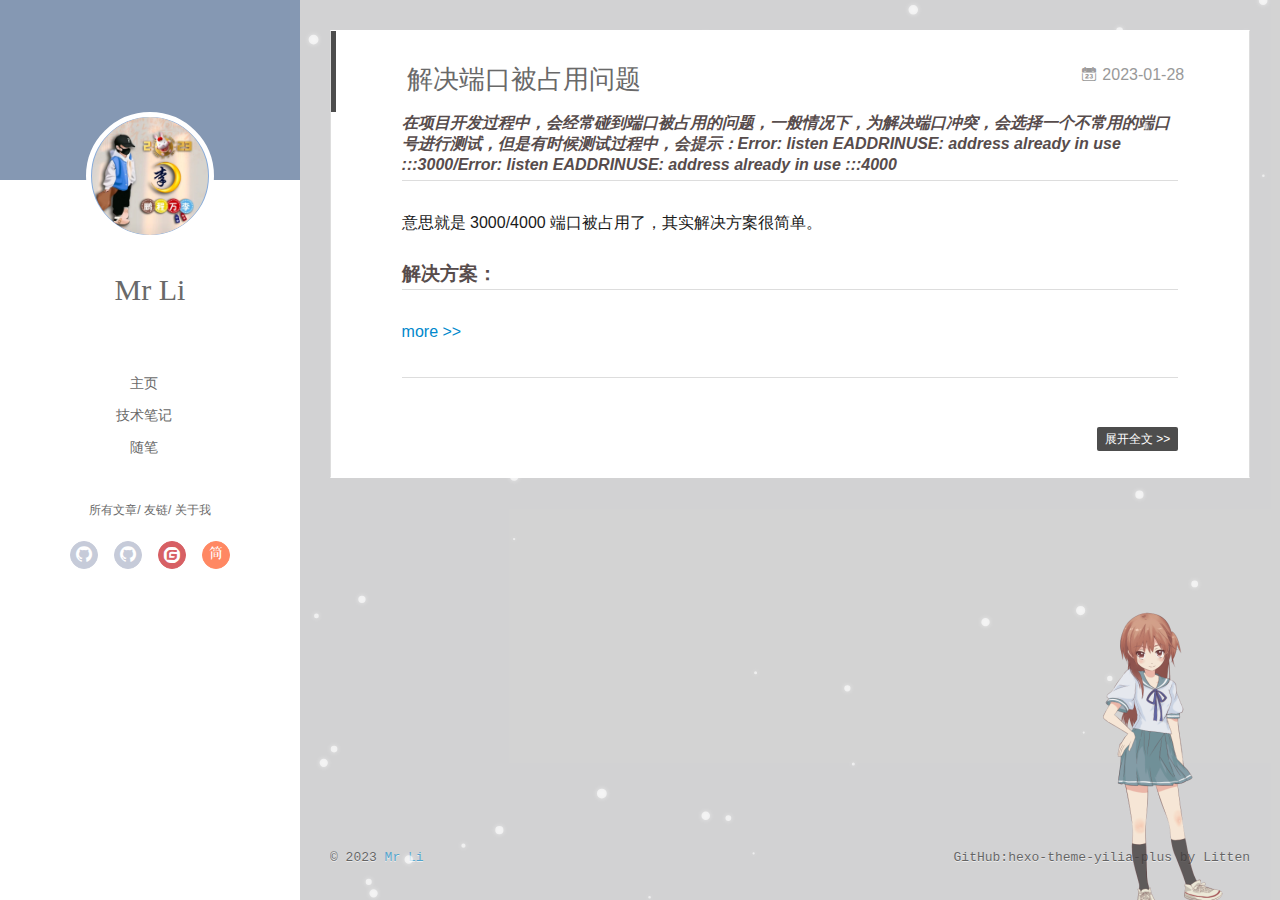
==== commit 3d352ca2: "Site updated: 2023-01-29 12:44:20" ====
--- a/index.html
+++ b/index.html
@@ -25,8 +25,6 @@
     <link rel="alternative" href="/atom.xml" title="程序猿茶社" type="application/atom+xml">
   
   
-  
-    <link rel="apple-touch-icon" href="/apple-touch-icon-180x180.png">
   
   <link rel="stylesheet" type="text/css" href="/./main.a5fda8.css">
   <style type="text/css">
@@ -299,7 +297,7 @@
       	<div class="footer-right">
 			
 			
-      		GitHub:<a href="https://github.com/JoeyBling/hexo-theme-yilia-plus" target="_blank">hexo-theme-yilia-plus</a> by Litten
+      		GitHub:<span>hexo-theme-yilia-plus</span> by Litten
       	</div>
     </div>
   </div>
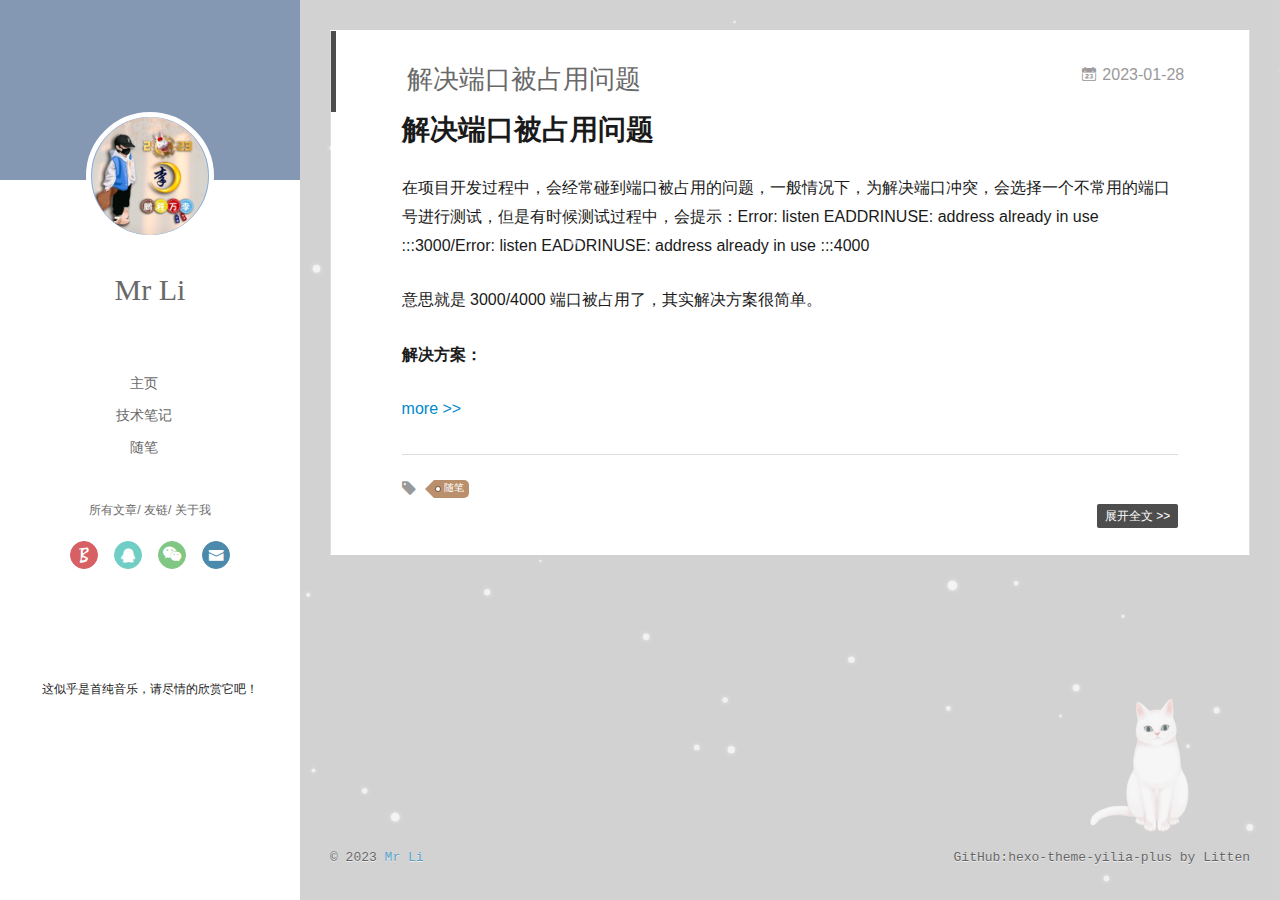
==== commit bc23eded: "Site updated: 2023-01-30 18:29:37" ====
--- a/index.html
+++ b/index.html
@@ -71,7 +71,7 @@
 			
 				<li><a href="/" target="_blank">主页</a></li>
 			
-				<li><a href="/null" target="_blank">技术笔记</a></li>
+				<li><a href="/" target="_blank">技术笔记</a></li>
 			
 				<li><a href="/tags/%E9%9A%8F%E7%AC%94/" target="_blank">随笔</a></li>
 			
@@ -96,26 +96,38 @@
 			<div class="social">
 				
 					
-						<a class="github" href="#" 
-												title="GitHub" target="_blank"><i class="icon-github"></i></a>
-					
-				
-					
-						<a class="github" href="#" 
-												title="GitHub" target="_blank"><i class="icon-github"></i></a>
-					
-				
-					
-						<a class="gitee" href="#" 
-												title="码云" target="_blank"><i class="icon-gitee"></i></a>
-					
-				
-					
-						<a class="jianshu" href="file:///D:/Hexo-Blog/blog-demo/MrLiResume/MrLi.html" 
-												title="简书" target="_blank"><i class="icon-jianshu"></i></a>
+						<a class="blog" href="https://programapecode.github.io/" 
+												title="博客" target="_blank"><i class="icon-blog"></i></a>
+					
+				
+					
+						<a class="qq" href="/img/qq.png" 
+												title="QQ" target="_blank"><i class="icon-qq"></i></a>
+					
+				
+					
+						<a class="weixin" href="/img/weixin1675070001691.png" 
+												title="微信" target="_blank"><i class="icon-weixin"></i></a>
+					
+				
+					
+						<a class="mail" href="mailto:1506400925qq.com" 
+												title="邮件联系" target="_blank"><i class="icon-mail"></i></a>
 					
 				
 			</div>
+		
+			
+			
+			
+			
+			<div>
+				<iframe frameborder="no" border="0" marginwidth="0" marginheight="0" width="240" height="86" src="//music.163.com/outchain/player?type=2&id=1334445174&auto=1&height=66"></iframe>
+			</div>
+			
+				
+				<p style="font-size: 12px;">这似乎是首纯音乐，请尽情的欣赏它吧！<p>
+			
 		
 		</nav>
 	</header>		
@@ -155,23 +167,23 @@
 				<div class="social">
 					
 						
-						<a class="github" target="_blank" 
-							href="#" title="GitHub"><i class="icon-github"></i></a>
-						
-					
-						
-						<a class="github" target="_blank" 
-							href="#" title="GitHub"><i class="icon-github"></i></a>
-						
-					
-						
-						<a class="gitee" target="_blank" 
-							href="#" title="码云"><i class="icon-gitee"></i></a>
-						
-					
-						
-						<a class="jianshu" target="_blank" 
-							href="file:///D:/Hexo-Blog/blog-demo/MrLiResume/MrLi.html" title="简书"><i class="icon-jianshu"></i></a>
+						<a class="blog" target="_blank" 
+							href="https://programapecode.github.io/" title="博客"><i class="icon-blog"></i></a>
+						
+					
+						
+						<a class="qq" target="_blank" 
+							href="/img/qq.png" title="QQ"><i class="icon-qq"></i></a>
+						
+					
+						
+						<a class="weixin" target="_blank" 
+							href="/img/weixin1675070001691.png" title="微信"><i class="icon-weixin"></i></a>
+						
+					
+						
+						<a class="mail" target="_blank" 
+							href="mailto:1506400925qq.com" title="邮件联系"><i class="icon-mail"></i></a>
 						
 					
 				</div>
@@ -183,7 +195,7 @@
 				
 					<li style="width: 33.333333333333336%"><a href="/">主页</a></li>
 		        
-					<li style="width: 33.333333333333336%"><a href="/null">技术笔记</a></li>
+					<li style="width: 33.333333333333336%"><a href="/">技术笔记</a></li>
 		        
 					<li style="width: 33.333333333333336%"><a href="/tags/%E9%9A%8F%E7%AC%94/">随笔</a></li>
 		        
@@ -233,8 +245,9 @@
   
   <div class="article-entry" itemprop="articleBody">
     
-    <h6 id="在项目开发过程中，会经常碰到端口被占用的问题，一般情况下，为解决端口冲突，会选择一个不常用的端口号进行测试，但是有时候测试过程中，会提示：Error-listen-EADDRINUSE-address-already-in-use-3000-Error-listen-EADDRINUSE-address-already-in-use-4000"><a href="#在项目开发过程中，会经常碰到端口被占用的问题，一般情况下，为解决端口冲突，会选择一个不常用的端口号进行测试，但是有时候测试过程中，会提示：Error-listen-EADDRINUSE-address-already-in-use-3000-Error-listen-EADDRINUSE-address-already-in-use-4000" class="headerlink" title="在项目开发过程中，会经常碰到端口被占用的问题，一般情况下，为解决端口冲突，会选择一个不常用的端口号进行测试，但是有时候测试过程中，会提示：Error: listen EADDRINUSE: address already in use :::3000/Error: listen EADDRINUSE: address already in use :::4000"></a>在项目开发过程中，会经常碰到端口被占用的问题，一般情况下，为解决端口冲突，会选择一个不常用的端口号进行测试，但是有时候测试过程中，会提示：Error: listen EADDRINUSE: address already in use :::3000/Error: listen EADDRINUSE: address already in use :::4000</h6><p>意思就是 3000/4000 端口被占用了，其实解决方案很简单。</p>
-<h3 id="解决方案："><a href="#解决方案：" class="headerlink" title="解决方案："></a>解决方案：</h3>
+    <h1 id="解决端口被占用问题"><a href="#解决端口被占用问题" class="headerlink" title="解决端口被占用问题"></a>解决端口被占用问题</h1><p>在项目开发过程中，会经常碰到端口被占用的问题，一般情况下，为解决端口冲突，会选择一个不常用的端口号进行测试，但是有时候测试过程中，会提示：Error: listen EADDRINUSE: address already in use :::3000/Error: listen EADDRINUSE: address already in use :::4000</p>
+<p>意思就是 3000/4000 端口被占用了，其实解决方案很简单。</p>
+<p><strong>解决方案：</strong></p>
     
     <a class="article-more-a" href="/2023/01/28/%E8%A7%A3%E5%86%B3%E7%AB%AF%E5%8F%A3%E8%A2%AB%E5%8D%A0%E7%94%A8%E7%9A%84%E9%97%AE%E9%A2%98/#more">more >></a>
     
@@ -248,6 +261,17 @@
   <div class="article-info article-info-index">
     
     
+	<div class="article-tag tagcloud">
+		<i class="icon-price-tags icon"></i>
+		<ul class="article-tag-list">
+			 
+        		<li class="article-tag-list-item">
+        			<a href="javascript:void(0)" class="js-tag article-tag-list-link color3">随笔</a>
+        		</li>
+      		
+		</ul>
+	</div>
+
     
 
     
@@ -399,6 +423,10 @@
             <input type="checkbox" q-on="click:toggleTag(e)" q-attr="checked:showTags">
           </label>
           <ul class="article-tag-list" q-show="showTags">
+             
+              <li class="article-tag-list-item">
+                <a href="javascript:void(0)" class="js-tag color3">随笔</a>
+              </li>
             
             <div class="clearfix"></div>
           </ul>
@@ -611,7 +639,7 @@
   }
 
   
-    var modelName = "hibiki";
+    var modelName = "tororo";
   
 
   var modelJsonPath = "";
@@ -633,7 +661,7 @@
       
     },
     mobile: {
-       show: false, 
+      
        scale: 0.6 
     },
     react: {
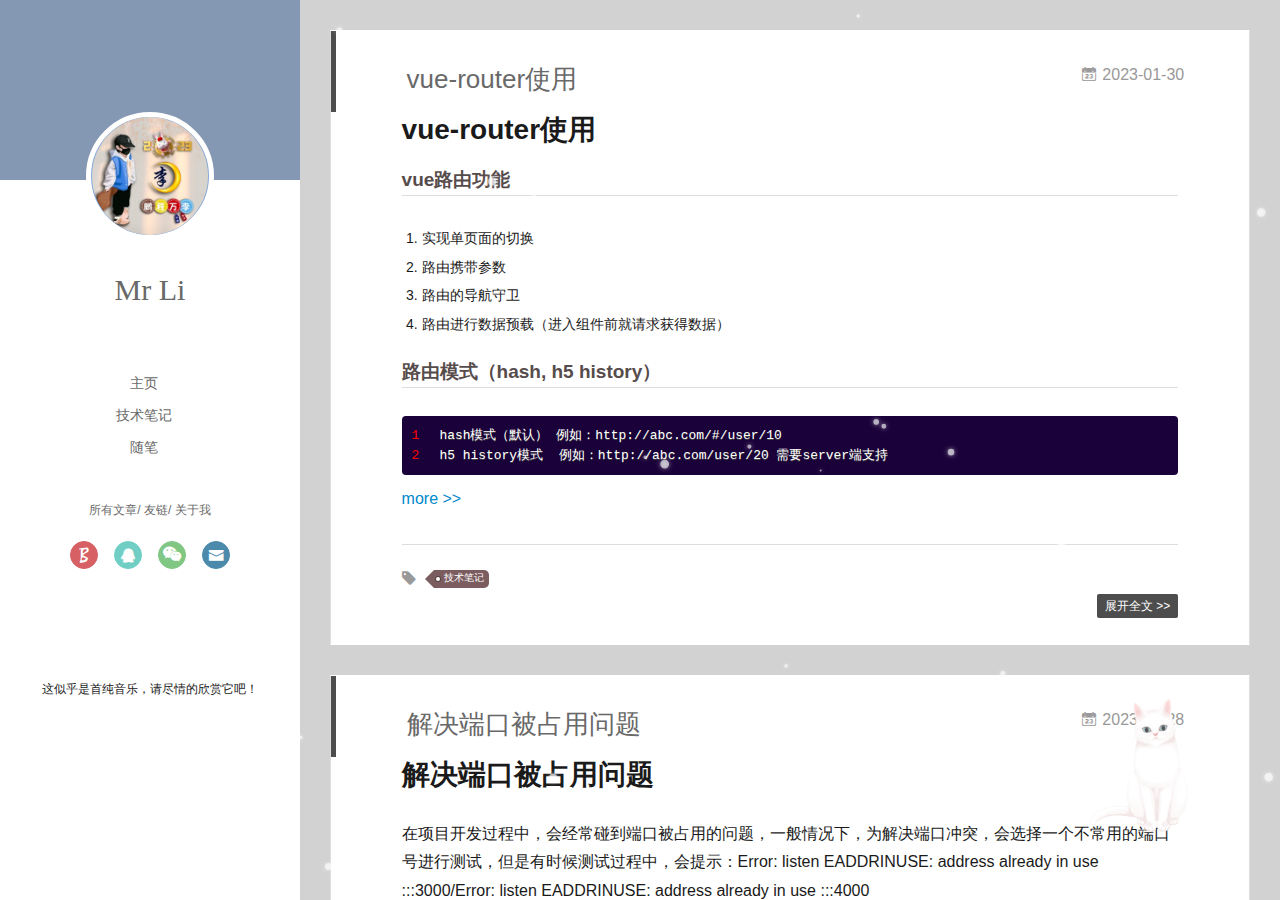
==== commit ff7fcda3: "Site updated: 2023-02-20 16:53:58" ====
--- a/index.html
+++ b/index.html
@@ -71,7 +71,7 @@
 			
 				<li><a href="/" target="_blank">主页</a></li>
 			
-				<li><a href="/" target="_blank">技术笔记</a></li>
+				<li><a href="/tags/%E6%8A%80%E6%9C%AF%E7%AC%94%E8%AE%B0/" target="_blank">技术笔记</a></li>
 			
 				<li><a href="/tags/%E9%9A%8F%E7%AC%94/" target="_blank">随笔</a></li>
 			
@@ -195,7 +195,7 @@
 				
 					<li style="width: 33.333333333333336%"><a href="/">主页</a></li>
 		        
-					<li style="width: 33.333333333333336%"><a href="/">技术笔记</a></li>
+					<li style="width: 33.333333333333336%"><a href="/tags/%E6%8A%80%E6%9C%AF%E7%AC%94%E8%AE%B0/">技术笔记</a></li>
 		        
 					<li style="width: 33.333333333333336%"><a href="/tags/%E9%9A%8F%E7%AC%94/">随笔</a></li>
 		        
@@ -214,6 +214,100 @@
           </div>
           <div id="js-content" class="content-ll">
             
+
+  
+    <article id="post-vue-router使用" class="article article-type-post  article-index" itemscope itemprop="blogPost">
+  <div class="article-inner">
+    
+      <header class="article-header">
+  
+  
+    <h1 itemprop="name">
+	
+	  <a class="article-title" href="/2023/01/30/vue-router%E4%BD%BF%E7%94%A8/" target="_blank">vue-router使用</a>
+  
+    </h1>
+  
+
+
+  
+  
+<a href="/2023/01/30/vue-router%E4%BD%BF%E7%94%A8/" class="archive-article-date">
+        <time datetime="2023-01-30T11:03:28.000Z" itemprop="datePublished"><i class="icon-calendar icon"></i>2023-01-30</time>
+</a>
+
+  
+  
+    
+
+  
+  </header>
+  
+  <div class="article-entry" itemprop="articleBody">
+    
+    <h1 id="vue-router使用"><a href="#vue-router使用" class="headerlink" title="vue-router使用"></a>vue-router使用</h1><h3 id="vue路由功能"><a href="#vue路由功能" class="headerlink" title="vue路由功能"></a>vue路由功能</h3><ol>
+<li>实现单页面的切换</li>
+<li>路由携带参数</li>
+<li>路由的导航守卫</li>
+<li>路由进行数据预载（进入组件前就请求获得数据）</li>
+</ol>
+<h3 id="路由模式（hash-h5-history）"><a href="#路由模式（hash-h5-history）" class="headerlink" title="路由模式（hash, h5 history）"></a><strong>路由模式（hash, h5 history）</strong></h3><figure class="highlight plaintext"><table><tr><td class="gutter"><pre><span class="line">1</span><br><span class="line">2</span><br></pre></td><td class="code"><pre><span class="line">hash模式（默认） 例如：http://abc.com/#/user/10</span><br><span class="line">h5 history模式  例如：http://abc.com/user/20 需要server端支持</span><br></pre></td></tr></table></figure>
+    
+    <a class="article-more-a" href="/2023/01/30/vue-router%E4%BD%BF%E7%94%A8/#more">more >></a>
+    
+    
+
+    
+
+    
+
+  </div>
+  <div class="article-info article-info-index">
+    
+    
+	<div class="article-tag tagcloud">
+		<i class="icon-price-tags icon"></i>
+		<ul class="article-tag-list">
+			 
+        		<li class="article-tag-list-item">
+        			<a href="javascript:void(0)" class="js-tag article-tag-list-link color5">技术笔记</a>
+        		</li>
+      		
+		</ul>
+	</div>
+
+    
+
+    
+    <p class="article-more-link">
+      <a class="article-more-a" href="/2023/01/30/vue-router%E4%BD%BF%E7%94%A8/">展开全文 >></a>
+    </p>
+    
+
+    
+    <div class="clearfix"></div>
+  </div>
+  </div>
+</article>
+
+<aside class="wrap-side-operation">
+    <div class="mod-side-operation">
+        
+        <div class="jump-container" id="js-jump-container" style="display:none;">
+            <a href="javascript:void(0)" class="mod-side-operation__jump-to-top">
+                <i class="icon-font icon-back"></i>
+            </a>
+            <div id="js-jump-plan-container" class="jump-plan-container" style="top: -11px;">
+                <i class="icon-font icon-plane jump-plane"></i>
+            </div>
+        </div>
+        
+        
+    </div>
+</aside>
+
+
+
 
   
     <article id="post-解决端口被占用的问题" class="article article-type-post  article-index" itemscope itemprop="blogPost">
@@ -426,6 +520,10 @@
              
               <li class="article-tag-list-item">
                 <a href="javascript:void(0)" class="js-tag color3">随笔</a>
+              </li>
+             
+              <li class="article-tag-list-item">
+                <a href="javascript:void(0)" class="js-tag color5">技术笔记</a>
               </li>
             
             <div class="clearfix"></div>
@@ -665,7 +763,7 @@
        scale: 0.6 
     },
     react: {
-       opacity: 0.8 
+       opacity: 1 
     }
   })
 
